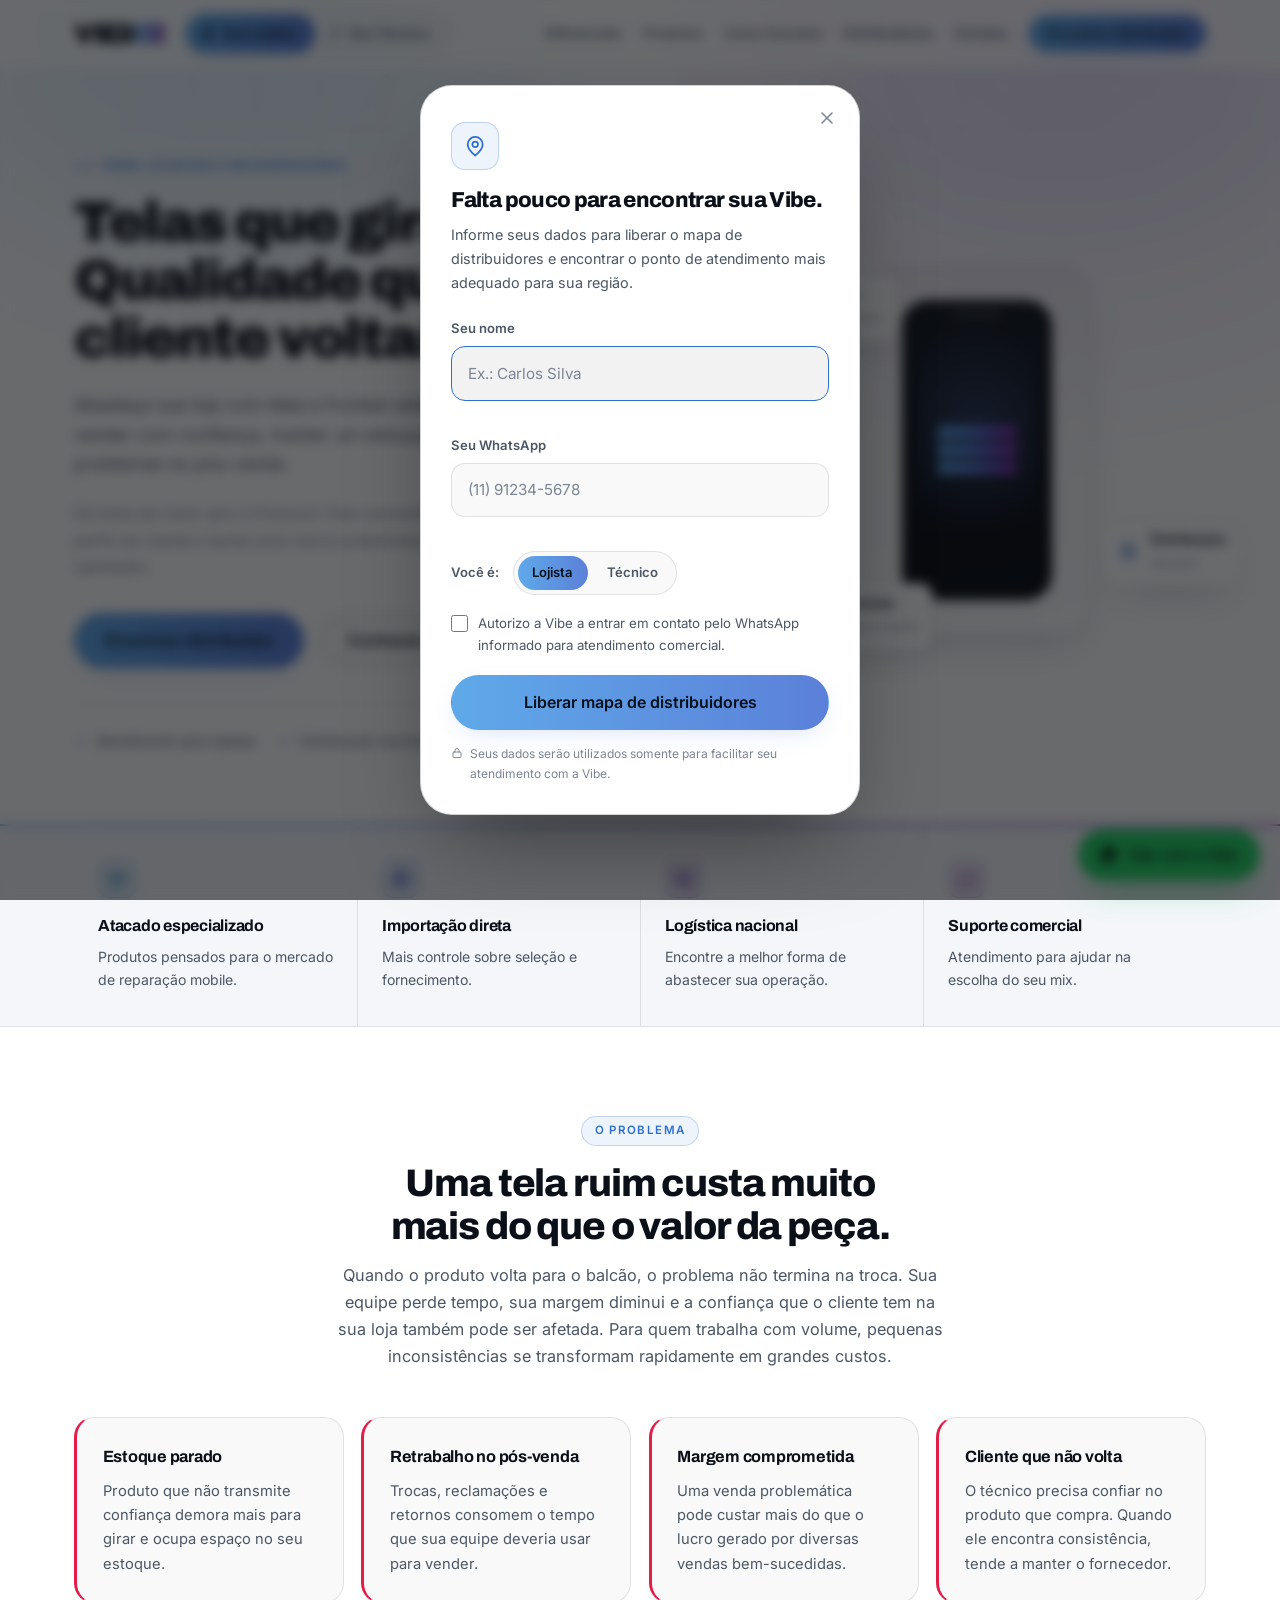
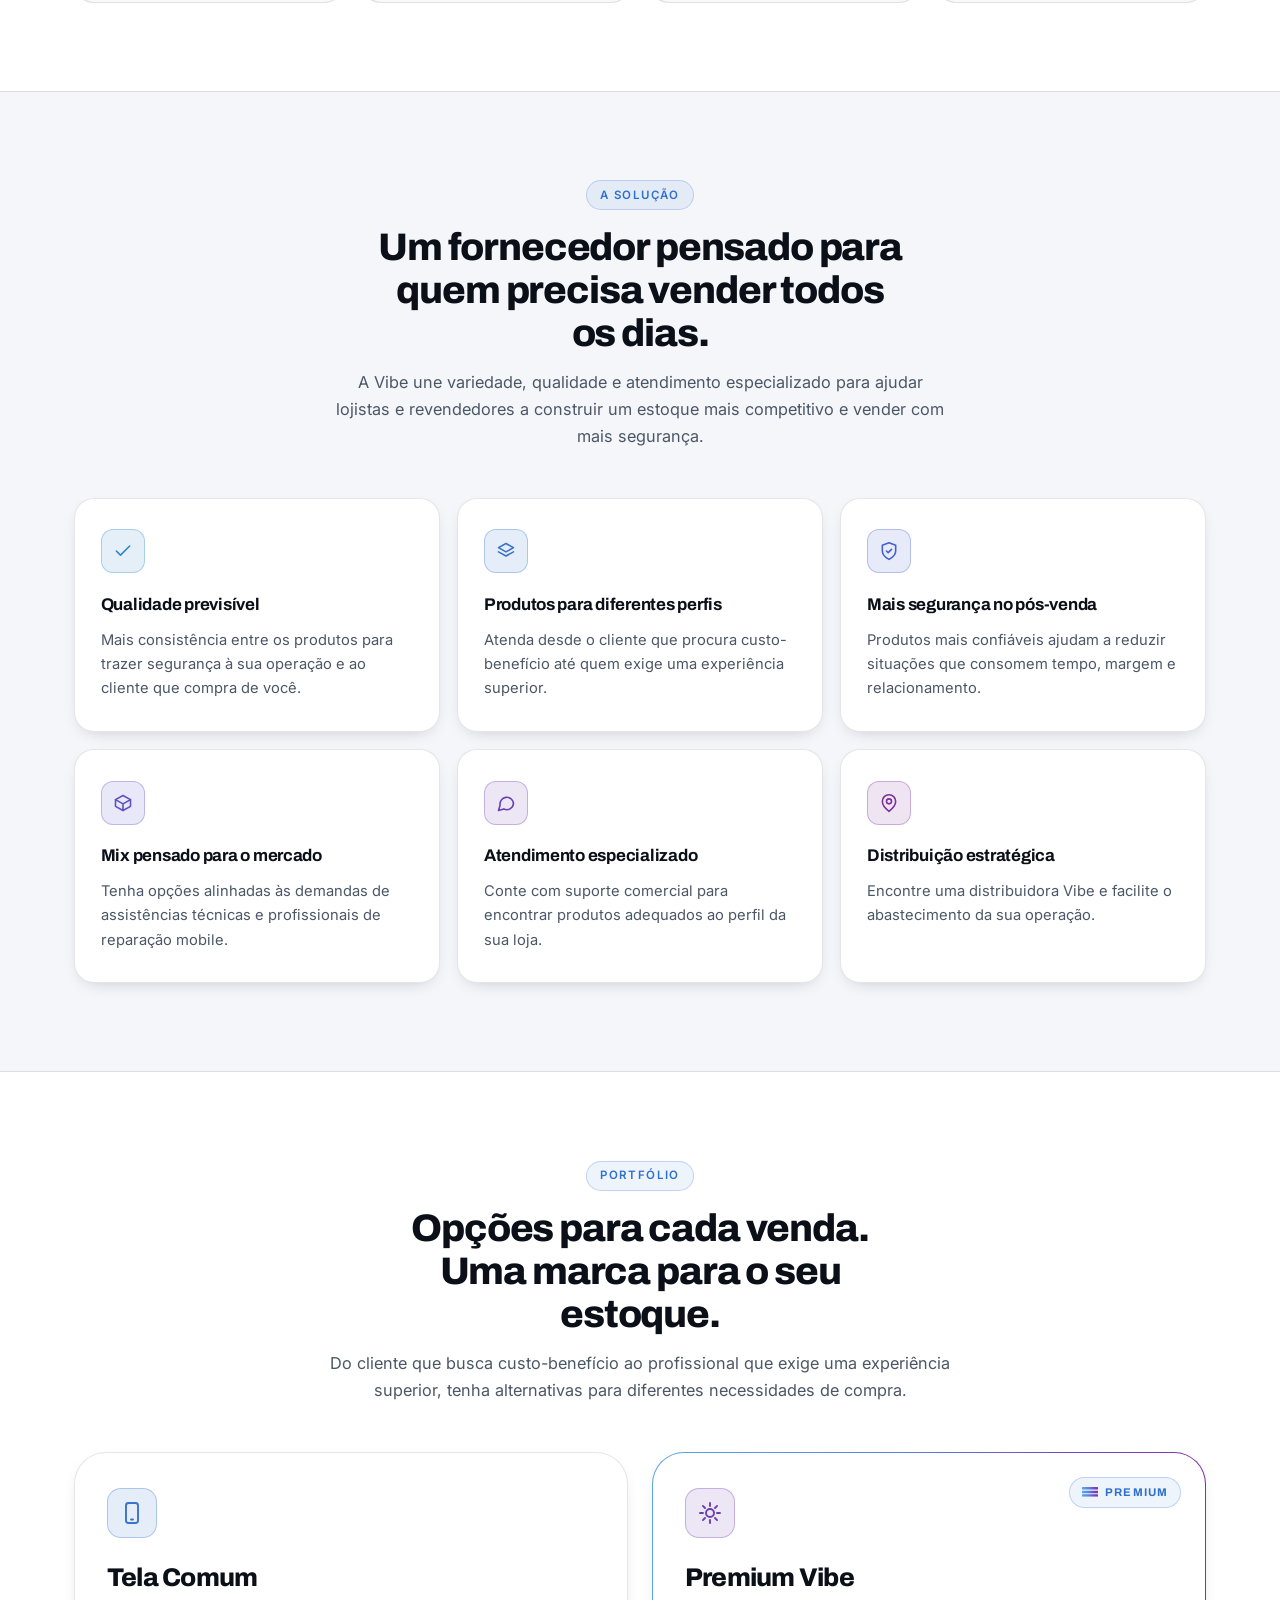
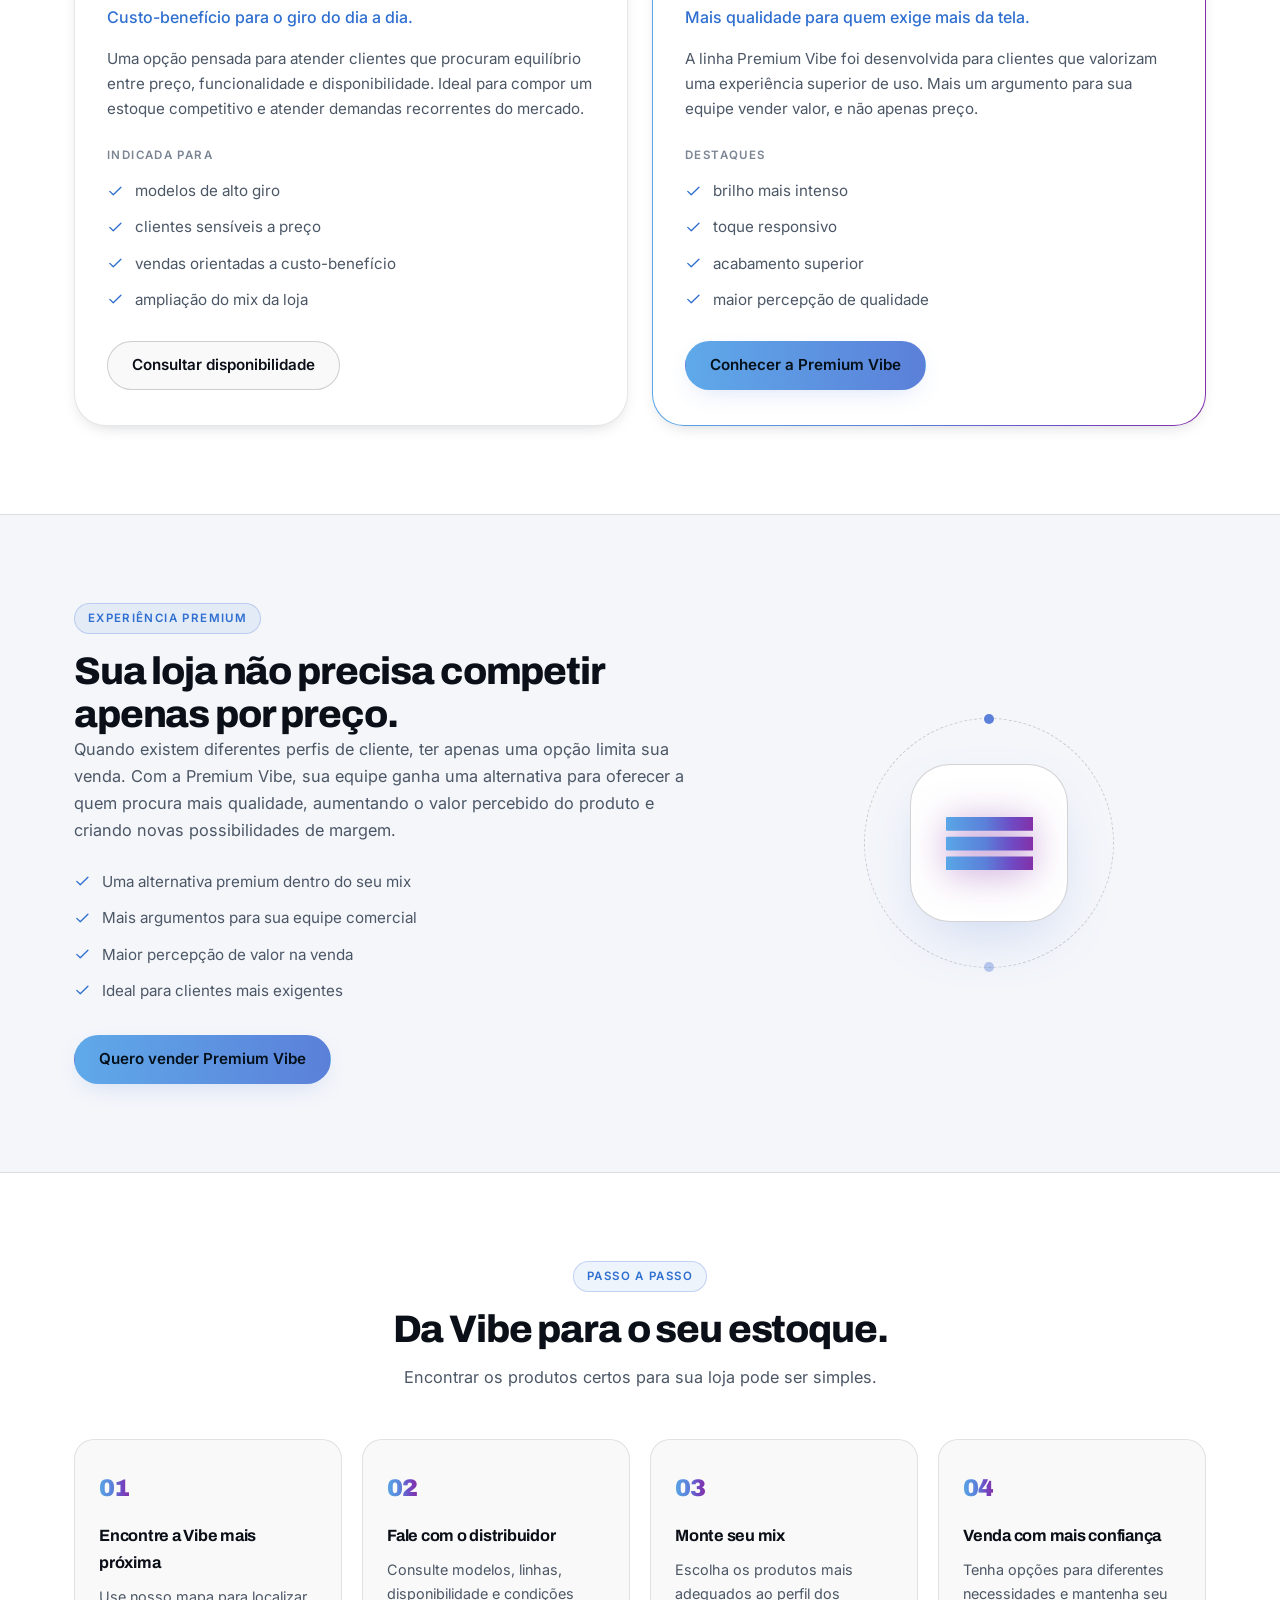
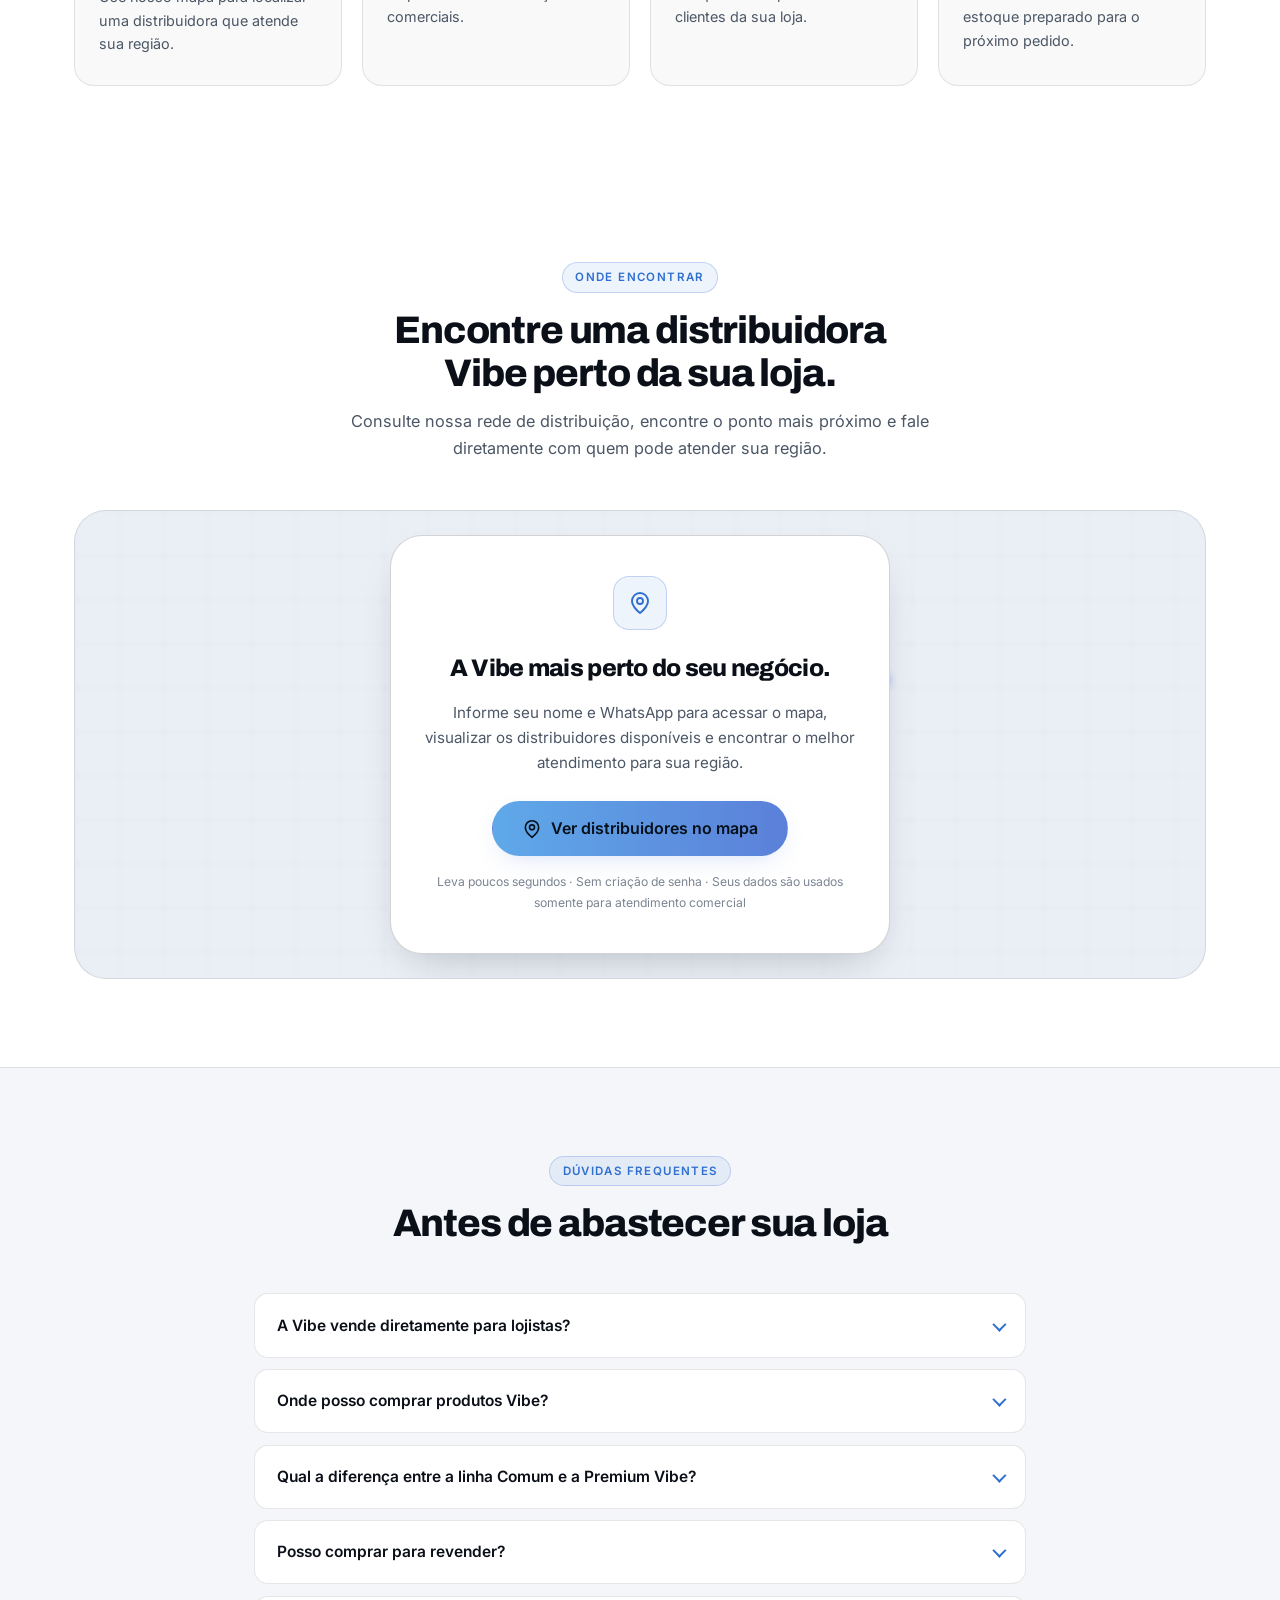
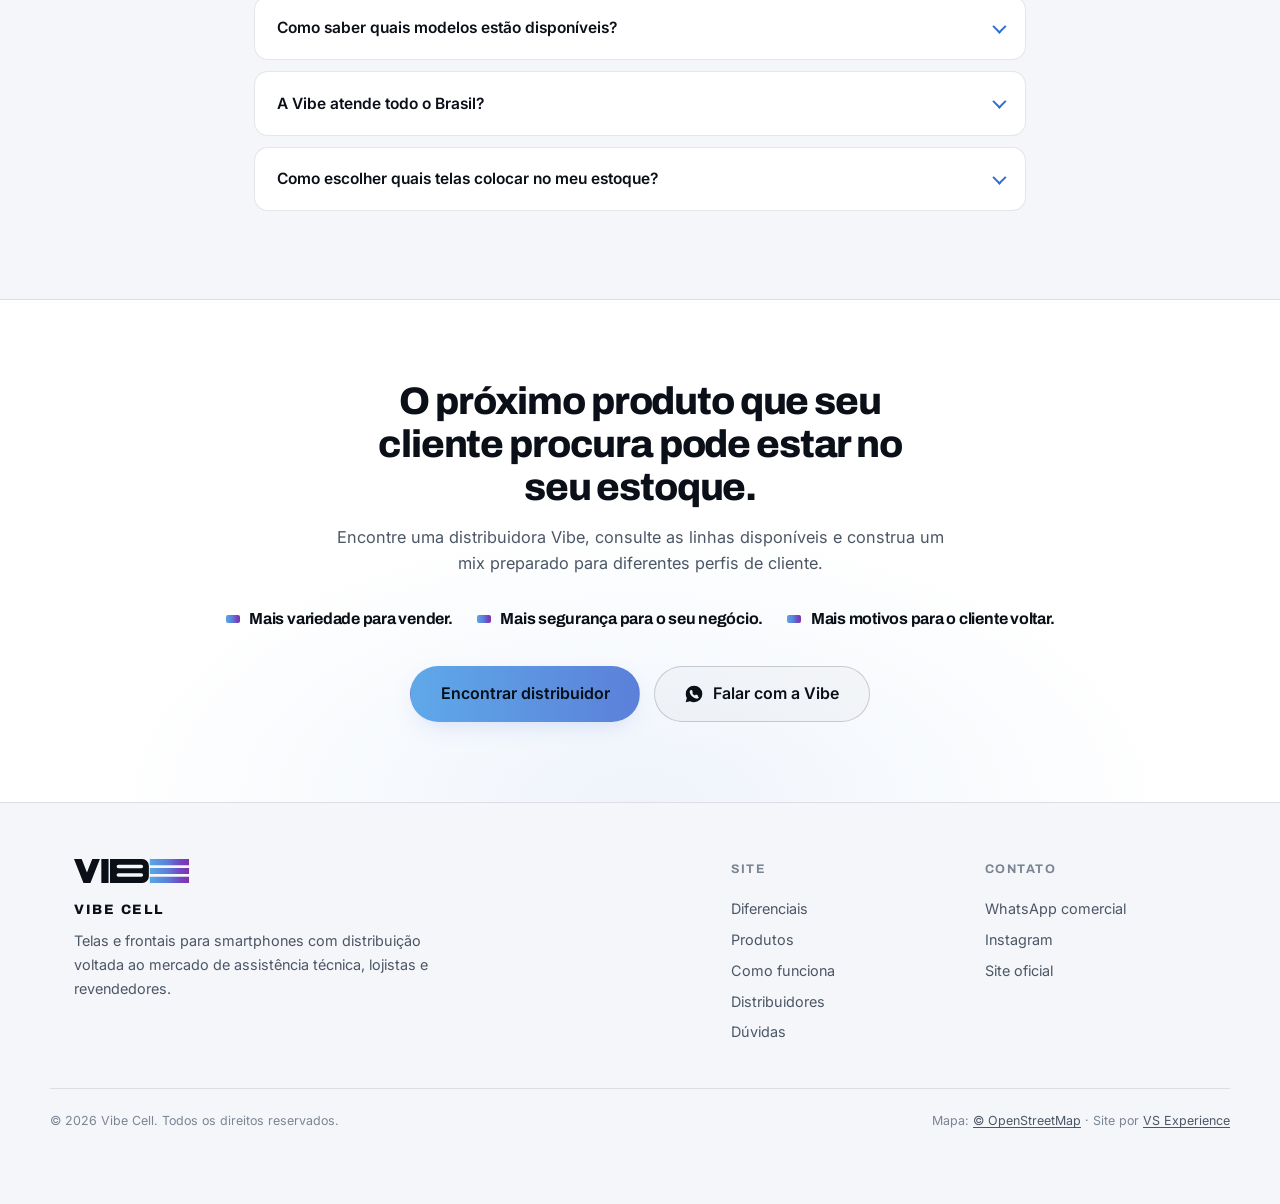
==== index.html @ 111cf4e6 "v1" ====
<!DOCTYPE html>
<html lang="pt-BR" data-persona="lojista">
<head>
<meta charset="UTF-8">
<meta name="viewport" content="width=device-width, initial-scale=1">
<title>Vibe Cell — Telas para Lojistas e Revendedores | Encontre um Distribuidor</title>
<meta name="description" content="Abasteça sua loja com telas e frontais Vibe. Conheça nossas linhas, encontre distribuidores e tenha opções para diferentes perfis de cliente.">
<meta name="theme-color" content="#ffffff">

<meta property="og:type" content="website">
<meta property="og:title" content="Vibe Cell — Telas para Lojistas e Revendedores">
<meta property="og:description" content="Conheça as linhas Vibe, encontre um distribuidor e fale direto pelo WhatsApp.">
<meta property="og:locale" content="pt_BR">

<link rel="preconnect" href="https://fonts.googleapis.com">
<link rel="preconnect" href="https://fonts.gstatic.com" crossorigin>
<link href="https://fonts.googleapis.com/css2?family=Archivo:wght@600;700;800;900&family=Inter:wght@400;500;600&display=swap" rel="stylesheet">
<link rel="stylesheet" href="assets/css/style.css">
<link rel="icon" href="data:image/svg+xml,<svg xmlns='http://www.w3.org/2000/svg' viewBox='0 0 100 100'><defs><linearGradient id='g' x1='0' y1='0' x2='1' y2='0'><stop offset='0' stop-color='%2359A6E7'/><stop offset='.45' stop-color='%235B80D9'/><stop offset='1' stop-color='%238330A8'/></linearGradient></defs><rect width='100' height='100' rx='22' fill='%23050609'/><g fill='url(%23g)'><rect x='18' y='24' width='64' height='14' rx='1.5'/><rect x='18' y='43' width='64' height='14' rx='1.5'/><rect x='18' y='62' width='64' height='14' rx='1.5'/></g></svg>">
</head>
<body>

<div id="progresso" aria-hidden="true"></div>

<!-- ============ ÍCONES + DEGRADÊ DA MARCA (sprite SVG) ============ -->
<svg xmlns="http://www.w3.org/2000/svg" style="position:absolute;width:0;height:0;overflow:hidden" aria-hidden="true">
  <defs>
    <!-- Degradê oficial VIBE, extraído da logo -->
    <linearGradient id="g-vibe" x1="0" y1="0" x2="1" y2="0">
      <stop offset="0"    stop-color="#59A6E7"/>
      <stop offset=".45"  stop-color="#5B80D9"/>
      <stop offset=".75"  stop-color="#6F4AC4"/>
      <stop offset="1"    stop-color="#8330A8"/>
    </linearGradient>
  </defs>

  <!-- ============================================================
       LOGO VIBE — traçada a partir das medidas do arquivo original.
       Altura de caixa alta = 100. V=108 · I=30 · B=162 · E=164,
       vãos de 6/6/4. Barras: 26 de altura, 11 de vão.
       As letras usam currentColor (troca com o tema); as barras,
       o degradê da marca.
       ============================================================ -->
  <symbol id="logo-vibe" viewBox="0 0 480 100">
    <!-- V -->
    <path fill="currentColor" d="M0 0H32L54 56L76 0H108L68.5 100H39.5Z"/>
    <!-- I -->
    <rect fill="currentColor" x="114" width="30" height="100"/>
    <!-- B: cantos arredondados à direita + dois vazados em pílula -->
    <path fill="currentColor" fill-rule="evenodd" d="M150 0H284A28 28 0 0 1 312 28V72A28 28 0 0 1 284 100H150ZM185 24H280.5A7.5 7.5 0 0 1 280.5 39H185A7.5 7.5 0 0 1 185 24ZM185 59H280.5A7.5 7.5 0 0 1 280.5 74H185A7.5 7.5 0 0 1 185 59Z"/>
    <!-- E: as três barras -->
    <g fill="url(#g-vibe)">
      <rect x="316" y="0"  width="164" height="26" rx="2"/>
      <rect x="316" y="37" width="164" height="26" rx="2"/>
      <rect x="316" y="74" width="164" height="26" rx="2"/>
    </g>
  </symbol>

  <!-- As 3 barras sozinhas, para usar como símbolo da marca -->
  <symbol id="barras" viewBox="0 0 164 100">
    <rect y="0"  width="164" height="26" rx="2" fill="url(#g-vibe)"/>
    <rect y="37" width="164" height="26" rx="2" fill="url(#g-vibe)"/>
    <rect y="74" width="164" height="26" rx="2" fill="url(#g-vibe)"/>
  </symbol>
  <symbol id="i-check" viewBox="0 0 24 24"><path d="M20 6 9 17l-5-5"/></symbol>
  <symbol id="i-shield" viewBox="0 0 24 24"><path d="M12 22s8-4 8-10V5l-8-3-8 3v7c0 6 8 10 8 10z"/><path d="m9 12 2 2 4-4"/></symbol>
  <symbol id="i-camadas" viewBox="0 0 24 24"><path d="m12 3 9 5-9 5-9-5z"/><path d="m3 13 9 5 9-5"/></symbol>
  <symbol id="i-tag" viewBox="0 0 24 24"><path d="M20.6 13.4 12 22l-9-9V3h10l7.6 7.6a2 2 0 0 1 0 2.8z"/><circle cx="7.5" cy="7.5" r="1.5"/></symbol>
  <symbol id="i-pin" viewBox="0 0 24 24"><path d="M20 10c0 6-8 12-8 12s-8-6-8-12a8 8 0 0 1 16 0z"/><circle cx="12" cy="10" r="3"/></symbol>
  <symbol id="i-chat" viewBox="0 0 24 24"><path d="M21 12a8 8 0 0 1-11.6 7.1L3 21l1.9-6.4A8 8 0 1 1 21 12z"/></symbol>
  <symbol id="i-box" viewBox="0 0 24 24"><path d="M21 8 12 3 3 8v8l9 5 9-5z"/><path d="m3 8 9 5 9-5M12 13v8"/></symbol>
  <symbol id="i-globo" viewBox="0 0 24 24"><circle cx="12" cy="12" r="9"/><path d="M3 12h18"/><path d="M12 3a15 15 0 0 1 0 18a15 15 0 0 1 0-18z"/></symbol>
  <symbol id="i-clock" viewBox="0 0 24 24"><circle cx="12" cy="12" r="9"/><path d="M12 7v5l3 2"/></symbol>
  <symbol id="i-display" viewBox="0 0 24 24"><rect x="6" y="2" width="12" height="20" rx="2.5"/><path d="M11 18.5h2"/></symbol>
  <symbol id="i-brilho" viewBox="0 0 24 24"><circle cx="12" cy="12" r="4"/><path d="M12 2v3M12 19v3M2 12h3M19 12h3M4.9 4.9l2.1 2.1M17 17l2.1 2.1M19.1 4.9 17 7M7 17l-2.1 2.1"/></symbol>
  <symbol id="i-ferramenta" viewBox="0 0 24 24"><path d="M14.5 5.5a4 4 0 0 0 5.2 5.2L21 9.5 14.5 3 13.3 4.3a4 4 0 0 0 1.2 1.2z"/><path d="m13 9-9 9 2 2 9-9"/></symbol>
  <symbol id="i-loja" viewBox="0 0 24 24"><path d="M4 9h16v11H4z"/><path d="M3 9l1.5-5h15L21 9"/><path d="M9 20v-6h6v6"/></symbol>
  <symbol id="i-whats" viewBox="0 0 24 24" fill="currentColor" stroke="none"><path d="M12.04 2A9.9 9.9 0 0 0 2.1 11.9c0 1.75.46 3.45 1.32 4.95L2 22l5.3-1.38a9.9 9.9 0 0 0 4.74 1.2h.01a9.9 9.9 0 0 0 9.94-9.9A9.9 9.9 0 0 0 12.04 2zm5.8 14.06c-.24.68-1.4 1.3-1.94 1.34-.5.05-.98.23-3.3-.7-2.78-1.1-4.54-3.95-4.68-4.14-.13-.19-1.12-1.5-1.12-2.85s.7-2.02.95-2.3c.25-.27.55-.34.73-.34l.52.01c.17 0 .4-.06.62.48l.85 2.07c.07.15.12.32.02.5l-.3.5c-.1.13-.21.28-.09.5.12.21.54.9 1.17 1.45.8.72 1.48.94 1.69 1.05.21.1.34.09.46-.06l.66-.77c.15-.19.3-.15.5-.09l1.98.94c.21.1.36.15.42.24.06.09.06.53-.18 1.2z"/></symbol>
  <symbol id="i-rota" viewBox="0 0 24 24"><path d="M9 20 3 17V4l6 3 6-3 6 3v13l-6 3-6-3z"/><path d="M9 7v13M15 4v13"/></symbol>
  <symbol id="i-lock" viewBox="0 0 24 24"><rect x="4" y="10" width="16" height="11" rx="2"/><path d="M8 10V7a4 4 0 0 1 8 0v3"/></symbol>
  <symbol id="i-busca" viewBox="0 0 24 24"><circle cx="11" cy="11" r="7"/><path d="m20 20-3.5-3.5"/></symbol>
  <symbol id="i-x" viewBox="0 0 24 24"><path d="M18 6 6 18M6 6l12 12"/></symbol>
  <symbol id="i-seta" viewBox="0 0 24 24"><path d="M5 12h14M13 6l6 6-6 6"/></symbol>
  <symbol id="i-menu" viewBox="0 0 24 24"><path d="M4 7h16M4 12h16M4 17h16"/></symbol>
  <symbol id="i-star" viewBox="0 0 24 24"><path d="m12 3 2.6 5.6 6 .8-4.4 4.2 1.1 6L12 16.8 6.7 19.6l1.1-6L3.4 9.4l6-.8z"/></symbol>
</svg>

<a href="#conteudo" class="skip-link">Ir para o conteúdo</a>

<!-- ============ HEADER ============ -->
<header id="hdr">
  <div class="hdr-in">
    <a href="#topo" class="brand" aria-label="Vibe Cell, página inicial">
      <svg class="wm" aria-hidden="true"><use href="#logo-vibe"/></svg>
    </a>

    <!-- SELETOR DE VISÃO -->
    <div class="pill" role="group" aria-label="Escolha sua experiência">
      <span class="pill-glider" aria-hidden="true"></span>
      <button type="button" class="pill-btn is-on" data-persona-btn="lojista" aria-pressed="true"
              title="Quero abastecer minha loja, revender e encontrar distribuidores.">
        <svg class="ico"><use href="#i-loja"/></svg><span>Sou Lojista</span>
      </button>
      <button type="button" class="pill-btn" data-persona-btn="tecnico" aria-pressed="false"
              title="Quero encontrar telas Vibe para meus reparos.">
        <svg class="ico"><use href="#i-ferramenta"/></svg><span>Sou Técnico</span>
      </button>
    </div>

    <nav class="nav" id="nav" aria-label="Navegação principal">
      <a href="#solucao">Diferenciais</a>
      <a href="#produtos">Produtos</a>
      <a href="#como">Como funciona</a>
      <a href="#distribuidores">Distribuidores</a>
      <a href="#faq">Dúvidas</a>
      <a href="#distribuidores" class="btn btn-sm btn-primary">Encontrar distribuidor</a>
    </nav>

    <button class="menu-btn" id="menuBtn" aria-label="Abrir menu" aria-expanded="false" aria-controls="nav">
      <svg class="ico"><use href="#i-menu"/></svg>
    </button>
  </div>
</header>

<main id="conteudo">

  <!-- ============ HERO ============ -->
  <section class="hero" id="topo">
    <div class="hero-bg" aria-hidden="true"><span class="orb orb-1"></span><span class="orb orb-2"></span><span class="grid-fx"></span></div>
    <div class="wrap hero-in">
      <div class="hero-copy">
        <p class="eyebrow" data-c="hero.eyebrow"></p>
        <h1 class="h1" data-c="hero.titulo" data-html></h1>
        <p class="lead" data-c="hero.texto"></p>
        <p class="lead lead-2" data-c="hero.texto2"></p>
        <div class="hero-cta">
          <a href="#distribuidores" class="btn btn-primary btn-lg" data-c="hero.ctaPrimario"></a>
          <a href="#produtos" class="btn btn-ghost btn-lg" data-c="hero.ctaSecundario"></a>
        </div>
        <ul class="selos" id="heroSelos"></ul>
      </div>

      <div class="hero-art" aria-hidden="true">
        <div class="art-card art-main">
          <div class="art-phone">
            <span class="art-notch"></span>
            <span class="art-screen">
              <svg viewBox="0 0 164 100"><use href="#barras"/></svg>
            </span>
          </div>
        </div>
        <div class="art-card art-float art-f1">
          <svg class="ico"><use href="#i-brilho"/></svg>
          <div><strong>Premium Vibe</strong><small>experiência superior</small></div>
        </div>
        <div class="art-card art-float art-f2">
          <svg class="ico"><use href="#i-pin"/></svg>
          <div><strong>Distribuição</strong><small>nacional</small></div>
        </div>
        <div class="art-card art-float art-f3">
          <svg class="ico"><use href="#i-display"/></svg>
          <div><strong>Telas e frontais</strong><small>para reparação mobile</small></div>
        </div>
      </div>
    </div>
  </section>

  <!-- ============ FAIXA DE AUTORIDADE ============ -->
  <section class="autoridade-band">
    <div class="wrap"><ul class="autoridade" id="autoridade"></ul></div>
  </section>

  <!-- ============ O PROBLEMA ============ -->
  <section class="sec" id="dores">
    <div class="wrap">
      <header class="sec-hd">
        <span class="kicker" data-c="dores.kicker"></span>
        <h2 class="h2" data-c="dores.titulo"></h2>
        <p class="sub" data-c="dores.texto"></p>
      </header>
      <div class="dores-grid" id="doresGrid"></div>
    </div>
  </section>

  <!-- ============ A SOLUÇÃO ============ -->
  <section class="sec sec-alt" id="solucao">
    <div class="wrap">
      <header class="sec-hd">
        <span class="kicker" data-c="beneficios.kicker"></span>
        <h2 class="h2" data-c="beneficios.titulo"></h2>
        <p class="sub" data-c="beneficios.texto"></p>
      </header>
      <div class="cards" id="benefGrid"></div>
    </div>
  </section>

  <!-- ============ PORTFÓLIO ============ -->
  <section class="sec" id="produtos">
    <div class="wrap">
      <header class="sec-hd">
        <span class="kicker" data-c="portfolio.kicker"></span>
        <h2 class="h2" data-c="portfolio.titulo"></h2>
        <p class="sub" data-c="portfolio.texto"></p>
      </header>
      <div class="linhas" id="linhas"></div>
    </div>
  </section>

  <!-- ============ DESTAQUE / PREMIUM VIBE ============ -->
  <section class="sec sec-alt" id="premium">
    <div class="wrap prog-in">
      <div class="prog-copy">
        <span class="kicker" data-c="destaque.kicker"></span>
        <h2 class="h2" data-c="destaque.titulo"></h2>
        <p class="sub" data-c="destaque.texto"></p>
        <ul class="tick-list" id="progList"></ul>
        <a href="#" class="btn btn-primary" data-wa-marca data-c="destaque.cta"></a>
      </div>
      <div class="prog-art">
        <div class="prog-badge">
          <svg viewBox="0 0 164 100" aria-hidden="true"><use href="#barras"/></svg>
        </div>
        <div class="prog-ring" aria-hidden="true"></div>
      </div>
    </div>
  </section>

  <!-- ============ COMO FUNCIONA ============ -->
  <section class="sec" id="como">
    <div class="wrap">
      <header class="sec-hd">
        <span class="kicker" data-c="passos.kicker"></span>
        <h2 class="h2" data-c="passos.titulo"></h2>
        <p class="sub" data-c="passos.texto"></p>
      </header>
      <ol class="steps" id="steps"></ol>
    </div>
  </section>

  <!-- ============ PROVA SOCIAL (só aparece com depoimentos reais) ============ -->
  <section class="sec sec-alt" id="secProva" hidden>
    <div class="wrap">
      <header class="sec-hd">
        <span class="kicker" data-c="prova.kicker"></span>
        <h2 class="h2" data-c="prova.titulo"></h2>
      </header>
      <div class="depo-grid" id="depoGrid"></div>
    </div>
  </section>

  <!-- ============ DISTRIBUIDORES (GATE + MAPA) ============ -->
  <section class="sec" id="distribuidores">
    <div class="wrap">
      <header class="sec-hd">
        <span class="kicker" data-c="mapa.kicker"></span>
        <h2 class="h2" data-c="mapa.titulo"></h2>
        <p class="sub" data-c="mapa.texto"></p>
      </header>

      <!-- Estado bloqueado -->
      <div class="gate" id="gate">
        <div class="gate-preview" aria-hidden="true">
          <span class="gate-dot" style="--x:38%;--y:62%"></span>
          <span class="gate-dot" style="--x:52%;--y:44%"></span>
          <span class="gate-dot" style="--x:63%;--y:70%"></span>
          <span class="gate-dot" style="--x:44%;--y:28%"></span>
          <span class="gate-dot" style="--x:71%;--y:35%"></span>
          <span class="gate-dot" style="--x:29%;--y:48%"></span>
        </div>
        <div class="gate-card">
          <span class="gate-ico"><svg class="ico"><use href="#i-pin"/></svg></span>
          <h3 data-c="gate.titulo"></h3>
          <p data-c="gate.texto"></p>
          <button type="button" class="btn btn-primary btn-lg" id="gateBtn">
            <svg class="ico"><use href="#i-pin"/></svg> <span data-c="gate.botao"></span>
          </button>
          <small class="gate-note" data-c="gate.micro"></small>
        </div>
      </div>

      <!-- Estado liberado -->
      <div class="mapzone" id="mapzone" hidden>
        <div class="mapzone-bar">
          <p class="olamsg" id="olaMsg"></p>
          <div class="filtros">
            <label class="campo-busca">
              <svg class="ico"><use href="#i-busca"/></svg>
              <input type="search" id="buscaDist" placeholder="Buscar por cidade, estado ou distribuidor" aria-label="Buscar distribuidor">
            </label>
            <select id="filtroRegiao" aria-label="Filtrar por região">
              <option value="">Todas as regiões</option>
              <option>Norte</option><option>Nordeste</option><option>Centro-Oeste</option><option>Sudeste</option><option>Sul</option>
            </select>
            <button type="button" class="btn btn-ghost btn-sm" id="btnPerto">
              <svg class="ico"><use href="#i-pin"/></svg> Perto de mim
            </button>
          </div>
        </div>

        <div class="mapzone-grid">
          <div class="lista" id="listaDist" aria-live="polite"></div>
          <div class="mapa-box">
            <div id="mapa" role="application" aria-label="Mapa dos distribuidores Vibe"></div>
          </div>
        </div>
      </div>
    </div>
  </section>

  <!-- ============ FAQ ============ -->
  <section class="sec sec-alt" id="faq">
    <div class="wrap wrap-sm">
      <header class="sec-hd">
        <span class="kicker" data-c="faq.kicker"></span>
        <h2 class="h2" data-c="faq.titulo"></h2>
      </header>
      <div class="faq" id="faqList"></div>
    </div>
  </section>

  <!-- ============ CTA FINAL ============ -->
  <section class="cta-final">
    <div class="wrap cta-in">
      <h2 class="h2" data-c="ctaFinal.titulo"></h2>
      <p class="sub" data-c="ctaFinal.texto"></p>
      <ul class="cta-linhas" id="ctaLinhas"></ul>
      <div class="hero-cta">
        <a href="#distribuidores" class="btn btn-primary btn-lg" data-c="ctaFinal.botao"></a>
        <a href="#" class="btn btn-ghost btn-lg" data-wa-marca>
          <svg class="ico"><use href="#i-whats"/></svg> <span data-c="ctaFinal.botao2"></span>
        </a>
      </div>
    </div>
  </section>
</main>

<!-- ============ RODAPÉ ============ -->
<footer class="rodape">
  <div class="wrap rodape-in">
    <div class="rodape-brand">
      <a href="#topo" class="brand" aria-label="Vibe Cell, topo da página">
        <svg class="wm wm-lg" aria-hidden="true"><use href="#logo-vibe"/></svg>
      </a>
      <p class="rodape-nome">VIBE CELL</p>
      <p>Telas e frontais para smartphones com distribuição voltada ao mercado de assistência técnica, lojistas e revendedores.</p>
    </div>
    <nav class="rodape-nav" aria-label="Rodapé">
      <div>
        <h4>Site</h4>
        <a href="#solucao">Diferenciais</a>
        <a href="#produtos">Produtos</a>
        <a href="#como">Como funciona</a>
        <a href="#distribuidores">Distribuidores</a>
        <a href="#faq">Dúvidas</a>
      </div>
      <div>
        <h4>Contato</h4>
        <a href="#" data-wa-marca>WhatsApp comercial</a>
        <a href="#" data-instagram target="_blank" rel="noopener">Instagram</a>
        <a href="#" data-site target="_blank" rel="noopener">Site oficial</a>
      </div>
    </nav>
  </div>
  <div class="wrap rodape-fim">
    <small>© <span id="ano"></span> Vibe Cell. Todos os direitos reservados.</small>
    <small>Mapa: <a href="https://www.openstreetmap.org/copyright" target="_blank" rel="noopener">© OpenStreetMap</a> · Site por <a href="https://vsexperience.com.br" target="_blank" rel="noopener">VS Experience</a></small>
  </div>
</footer>

<!-- ============ BOTÃO FLUTUANTE WHATSAPP ============ -->
<a href="#" class="fab" data-wa-marca aria-label="Falar no WhatsApp">
  <svg class="ico"><use href="#i-whats"/></svg>
  <span>Fale com a Vibe</span>
</a>

<!-- ============ MINI POPUP DE CAPTURA ============ -->
<div class="modal" id="modal" hidden>
  <div class="modal-bd" data-fechar></div>
  <div class="modal-card" role="dialog" aria-modal="true" aria-labelledby="modalTit" aria-describedby="modalDesc">
    <button type="button" class="modal-x" data-fechar aria-label="Fechar">
      <svg class="ico"><use href="#i-x"/></svg>
    </button>

    <span class="modal-ico"><svg class="ico"><use href="#i-pin"/></svg></span>
    <h3 id="modalTit" data-c="modal.titulo"></h3>
    <p id="modalDesc" class="modal-sub" data-c="modal.texto"></p>

    <form id="formLead" novalidate>
      <div class="campo">
        <label for="ln">Seu nome</label>
        <input type="text" id="ln" name="nome" autocomplete="name" placeholder="Ex.: Carlos Silva" required>
        <span class="erro" data-erro="nome"></span>
      </div>
      <div class="campo">
        <label for="lw">Seu WhatsApp</label>
        <input type="tel" id="lw" name="whatsapp" inputmode="numeric" autocomplete="tel" placeholder="(11) 91234-5678" required>
        <span class="erro" data-erro="whatsapp"></span>
      </div>

      <div class="campo-perfil">
        <span class="campo-perfil-lbl">Você é:</span>
        <div class="mini-pill" role="group" aria-label="Escolha sua experiência">
          <button type="button" class="mini-btn is-on" data-persona-btn="lojista" aria-pressed="true">Lojista</button>
          <button type="button" class="mini-btn" data-persona-btn="tecnico" aria-pressed="false">Técnico</button>
        </div>
      </div>

      <label class="check">
        <input type="checkbox" id="lc" required>
        <span>Autorizo a Vibe a entrar em contato pelo WhatsApp informado para atendimento comercial.</span>
      </label>
      <span class="erro" data-erro="consent"></span>

      <button type="submit" class="btn btn-primary btn-lg btn-full" id="btnEnviar">
        Liberar mapa de distribuidores
      </button>
      <small class="modal-note">
        <svg class="ico"><use href="#i-lock"/></svg>
        Seus dados serão utilizados somente para facilitar seu atendimento com a Vibe.
      </small>
    </form>
  </div>
</div>

<noscript>
  <p style="padding:2rem;text-align:center">
    Este site precisa de JavaScript para exibir o mapa de distribuidores.
    Fale com a gente pelo WhatsApp.
  </p>
</noscript>

<script src="assets/js/data.js"></script>
<script src="assets/js/app.js"></script>
</body>
</html>
---- assets/css/style.css ----
/* ============================================================
   VIBE CELL — Folha de estilo
   1. Tokens e temas · 2. Reset · 3. Utilitários
   4. Header/Marca/Pílula · 5. Hero · 6. Seções
   7. Distribuidores/Mapa · 8. FAQ · 9. Rodapé
   10. Modal · 11. Responsivo
   ------------------------------------------------------------
   TEMA: definido pela visão escolhida na pílula.
   [data-tema="claro"]  = Lojista  (padrão, fundo branco)
   [data-tema="escuro"] = Técnico  (fundo preto da logo)
   O degradê da marca é o mesmo nos dois:
   #59A6E7 → #5B80D9 → #6F4AC4 → #8330A8 (horizontal)
   ============================================================ */

/* ================= 1. TOKENS ================= */
:root {
  /* Rampa da marca — igual nos dois temas, medida na logo */
  --c-ciano:  #59a6e7;
  --c-azul:   #5b80d9;
  --c-roxo:   #6f4ac4;
  --c-violeta:#8330a8;

  --grad: linear-gradient(90deg,#59a6e7 0%,#5b80d9 45%,#6f4ac4 75%,#8330a8 100%);
  /* Trecho claro da rampa nos botões, para o texto escuro ter contraste */
  --grad-cta: linear-gradient(90deg,#5fa9e9 0%,#5b80d9 100%);
  --acc-ink: #04101a;

  --whats: #25d366;

  --ff-tit: 'Archivo', system-ui, sans-serif;
  --ff-txt: 'Inter', system-ui, -apple-system, sans-serif;

  --r-sm: .5rem;
  --r:    .875rem;
  --r-lg: 1.25rem;
  --r-xl: 2rem;

  --wrap: 1180px;
  --hdr-h: 68px;
  --ease: cubic-bezier(.22,.61,.36,1);
}

/* ---------- TEMA CLARO (Lojista) ---------- */
:root,
html[data-tema="claro"] {
  --bg:        #ffffff;
  --bg-2:      #f4f6fa;
  --bg-3:      #eaeef5;
  --panel:     #ffffff;
  --chip:      #ffffff;

  --surface:   rgba(11,15,24,.025);
  --surface-2: rgba(11,15,24,.05);
  --border:    rgba(11,15,24,.10);
  --border-2:  rgba(11,15,24,.18);

  --text:   #0b0f18;
  --text-2: #4c5766;
  --muted:  #7b8593;

  --acc:      #2f6fd0;
  --acc-soft: rgba(47,111,208,.08);
  --acc-glow: rgba(91,128,217,.30);

  --wm-ink: #0b0f18;
  --fx:     rgba(11,15,24,.055);
  --orb-op: .16;
  --shadow: 0 18px 44px -20px rgba(16,24,40,.28);
  --shadow-sm: 0 6px 18px -10px rgba(16,24,40,.3);
  --hdr-bg:  rgba(255,255,255,.72);
  --hdr-bg-2:rgba(255,255,255,.95);
  --dor-borda: #e11d48;
  --tile-filtro: none;

  /* rampa aplicada às grades de ícone (versão legível sobre branco) */
  --r1:#2f86c8; --r2:#3a72cc; --r3:#4560cc; --r4:#5a4fc4; --r5:#6a3fb2; --r6:#7c319e;
}

/* ---------- TEMA ESCURO (Técnico) ---------- */
html[data-tema="escuro"] {
  --bg:        #050609;
  --bg-2:      #0a0c11;
  --bg-3:      #0e1117;
  --panel:     #0c0e14;
  --chip:      #08090d;

  --surface:   rgba(255,255,255,.035);
  --surface-2: rgba(255,255,255,.065);
  --border:    rgba(255,255,255,.08);
  --border-2:  rgba(255,255,255,.15);

  --text:   #f2f5fa;
  --text-2: #a6b0c0;
  --muted:  #707b8d;

  --acc:      #6fb6ef;
  --acc-soft: rgba(111,182,239,.12);
  --acc-glow: rgba(91,128,217,.36);

  --wm-ink: #ffffff;
  --fx:     rgba(255,255,255,.035);
  --orb-op: .16;
  --shadow: 0 18px 50px -18px rgba(0,0,0,.9);
  --shadow-sm: 0 8px 22px -12px rgba(0,0,0,.9);
  --hdr-bg:  rgba(5,6,9,.62);
  --hdr-bg-2:rgba(5,6,9,.94);
  --dor-borda: #f43f5e;
  --tile-filtro: brightness(.78) saturate(.85) contrast(1.05);

  --r1:#59a6e7; --r2:#5b93e0; --r3:#5b80d9; --r4:#6863ce; --r5:#6f4ac4; --r6:#8330a8;
}

::selection{background:var(--c-roxo);color:#fff}
::-webkit-scrollbar{width:10px;height:10px}
::-webkit-scrollbar-track{background:var(--bg)}
::-webkit-scrollbar-thumb{background:var(--border-2);border-radius:100px;border:2px solid var(--bg)}

/* ================= 2. RESET ================= */
*,*::before,*::after{box-sizing:border-box;margin:0;padding:0}
html{scroll-behavior:smooth;scroll-padding-top:calc(var(--hdr-h) + 16px);-webkit-text-size-adjust:100%}
body{
  font-family:var(--ff-txt);
  background:var(--bg);
  color:var(--text);
  line-height:1.65;
  overflow-x:hidden;
  -webkit-font-smoothing:antialiased;
  transition:background .45s var(--ease), color .45s var(--ease);
}
img,svg{display:block;max-width:100%}
[hidden]{display:none !important}
a{color:inherit;text-decoration:none}
ul,ol{list-style:none}
button,input,select,textarea{font:inherit;color:inherit}
button{background:none;border:0;cursor:pointer}
:focus-visible{outline:2px solid var(--acc);outline-offset:3px;border-radius:4px}

.skip-link{
  position:absolute;left:-9999px;top:0;z-index:2000;
  background:var(--grad-cta);color:var(--acc-ink);padding:.75rem 1.25rem;font-weight:600;border-radius:0 0 var(--r) 0;
}
.skip-link:focus{left:0}

.ico{width:1.25em;height:1.25em;flex:none;fill:none;stroke:currentColor;stroke-width:1.9;stroke-linecap:round;stroke-linejoin:round}

/* ================= 3. UTILITÁRIOS ================= */
.wrap{width:100%;max-width:var(--wrap);margin-inline:auto;padding-inline:1.5rem}
.wrap-sm{max-width:820px}

.h1{
  font-family:var(--ff-tit);font-weight:900;
  font-size:clamp(2rem,4.8vw,3.5rem);
  line-height:1.04;letter-spacing:-.035em;
}
.h2{
  font-family:var(--ff-tit);font-weight:800;
  font-size:clamp(1.6rem,3.2vw,2.4rem);
  line-height:1.12;letter-spacing:-.03em;
}
.grad-txt{background:var(--grad);-webkit-background-clip:text;background-clip:text;color:transparent}

.lead{font-size:clamp(1rem,1.4vw,1.12rem);color:var(--text-2);max-width:36em}
.lead-2{margin-top:.9rem;font-size:1rem;color:var(--muted)}
.sub{color:var(--text-2);font-size:1.02rem;max-width:62ch;margin-inline:auto}

.eyebrow{
  display:inline-flex;align-items:center;gap:.5rem;
  font-size:.78rem;font-weight:600;letter-spacing:.09em;text-transform:uppercase;
  color:var(--acc);margin-bottom:1.1rem;
}
.eyebrow::before{content:"";width:22px;height:2px;background:var(--grad)}

.kicker{
  display:inline-block;font-size:.72rem;font-weight:600;letter-spacing:.12em;text-transform:uppercase;
  color:var(--acc);background:var(--acc-soft);border:1px solid var(--acc-glow);
  padding:.3rem .8rem;border-radius:100px;margin-bottom:1rem;
}

/* Botões */
.btn{
  display:inline-flex;align-items:center;justify-content:center;gap:.55rem;
  font-weight:600;font-size:.95rem;line-height:1.2;
  padding:.9rem 1.5rem;border-radius:100px;
  border:1px solid transparent;cursor:pointer;text-align:center;
  transition:transform .18s var(--ease), background .2s, border-color .2s, box-shadow .25s, color .2s;
}
.btn:hover{transform:translateY(-2px)}
.btn:active{transform:translateY(0)}
.btn-primary{background:var(--grad-cta);color:var(--acc-ink);box-shadow:0 8px 26px -10px var(--acc-glow)}
.btn-primary:hover{box-shadow:0 14px 36px -10px var(--acc-glow)}
.btn-ghost{background:var(--surface);border-color:var(--border-2);color:var(--text)}
.btn-ghost:hover{background:var(--surface-2);border-color:var(--acc)}
.btn-whats{background:var(--whats);color:#04220f}
.btn-lg{padding:1.05rem 1.85rem;font-size:1rem}
.btn-sm{padding:.6rem 1.05rem;font-size:.85rem}
.btn-full{width:100%}

/* Revelação ao rolar */
[data-reveal]{opacity:0;transform:translateY(22px);transition:opacity .7s var(--ease),transform .7s var(--ease)}
[data-reveal].vis{opacity:1;transform:none}

/* Transição ao trocar de visão */
.swap{animation:swapIn .45s var(--ease)}
@keyframes swapIn{from{opacity:0;transform:translateY(10px)}to{opacity:1;transform:none}}

@media (prefers-reduced-motion:reduce){
  *,*::before,*::after{animation-duration:.001ms !important;transition-duration:.001ms !important}
  html{scroll-behavior:auto}
  [data-reveal]{opacity:1;transform:none}
}

/* ================= 4. HEADER + MARCA + PÍLULA ================= */
#hdr{
  position:fixed;inset:0 0 auto 0;z-index:900;height:var(--hdr-h);
  display:flex;align-items:center;
  background:var(--hdr-bg);
  backdrop-filter:blur(18px) saturate(1.6);
  -webkit-backdrop-filter:blur(18px) saturate(1.6);
  border-bottom:1px solid transparent;
  transition:background .3s,border-color .3s;
}
#hdr.scrolled{background:var(--hdr-bg-2);border-bottom-color:var(--border)}
.hdr-in{
  width:100%;max-width:var(--wrap);margin-inline:auto;padding-inline:1.5rem;
  display:flex;align-items:center;gap:1rem;
}

/* ---- Wordmark VIBE ----------------------------------------
   Traçado vetorial (símbolo #logo-vibe no index.html), medido a
   partir do arquivo original da marca. Proporção 480:100 —
   V=108 · I=30 · B=162 · E=164, com vãos de 6/6/4.
   --wm-h é a altura de caixa alta; muda só ela para escalar.
   As letras herdam currentColor, então acompanham o tema.      */
.brand{display:flex;align-items:center;flex:none}
.wm{
  --wm-h: 19px;
  height:var(--wm-h);
  width:calc(var(--wm-h) * 4.8);
  color:var(--wm-ink);
  transition:color .45s var(--ease), opacity .3s var(--ease);
}
.wm-lg{--wm-h:24px}
.brand:hover .wm{opacity:.85}

/* Barra de progresso de leitura — a rampa da marca */
#progresso{
  position:fixed;top:0;left:0;height:2px;width:0;z-index:1000;
  background:var(--grad);transition:width .1s linear;
}

.pill{
  position:relative;display:flex;align-items:center;gap:.15rem;
  padding:.25rem;border-radius:100px;
  background:var(--surface);border:1px solid var(--border);
  margin-right:auto;
}
.pill-glider{
  position:absolute;top:.25rem;bottom:.25rem;left:.25rem;
  width:calc(50% - .25rem);border-radius:100px;
  background:var(--grad-cta);
  box-shadow:0 4px 16px -6px var(--acc-glow);
  transition:transform .38s var(--ease);
}
html[data-persona="tecnico"] .pill-glider{transform:translateX(100%)}
.pill-btn{
  position:relative;z-index:1;display:flex;align-items:center;gap:.45rem;
  padding:.5rem .95rem;border-radius:100px;
  font-size:.85rem;font-weight:600;color:var(--text-2);
  transition:color .25s;white-space:nowrap;
}
.pill-btn .ico{width:1.05em;height:1.05em}
.pill-btn.is-on{color:var(--acc-ink)}

.nav{display:flex;align-items:center;gap:1.35rem}
.nav a{font-size:.86rem;font-weight:500;color:var(--text-2);transition:color .2s;white-space:nowrap}
.nav a:hover{color:var(--text)}
.nav a.btn{color:var(--acc-ink)}
.menu-btn{display:none;padding:.5rem;color:var(--text)}
.menu-btn .ico{width:1.5em;height:1.5em}

/* ================= 5. HERO ================= */
.hero{position:relative;padding:calc(var(--hdr-h) + 5rem) 0 4.5rem;overflow:hidden}
.hero-bg{position:absolute;inset:0;z-index:0;pointer-events:none}
.orb{position:absolute;border-radius:50%;filter:blur(110px);opacity:var(--orb-op)}
.orb-1{width:640px;height:420px;top:-180px;left:-80px;background:var(--c-ciano)}
.orb-2{width:640px;height:420px;top:-140px;right:-100px;background:var(--c-roxo)}
.grid-fx{
  position:absolute;inset:0;
  background-image:linear-gradient(var(--fx) 1px,transparent 1px),
                   linear-gradient(90deg,var(--fx) 1px,transparent 1px);
  background-size:64px 64px;
  mask-image:radial-gradient(ellipse 80% 60% at 50% 0%,#000 30%,transparent 75%);
  -webkit-mask-image:radial-gradient(ellipse 80% 60% at 50% 0%,#000 30%,transparent 75%);
}
.hero-in{position:relative;z-index:1;display:grid;grid-template-columns:1.15fr .85fr;gap:3.5rem;align-items:center}
.hero-copy .lead{margin-top:1.35rem}
.hero-cta{display:flex;flex-wrap:wrap;gap:.85rem;margin-top:2.1rem}
.cta-in .hero-cta{justify-content:center}

.selos{display:flex;flex-wrap:wrap;gap:1.35rem;margin-top:2.2rem;padding-top:1.6rem;border-top:1px solid var(--border)}
.selos li{display:flex;align-items:center;gap:.5rem;font-size:.85rem;color:var(--text-2)}
.selos .ico{width:1.05em;height:1.05em;color:var(--acc)}

/* Arte do hero */
.hero-art{position:relative;min-height:400px;display:grid;place-items:center}
.art-card{
  background:var(--panel);
  border:1px solid var(--border);border-radius:var(--r-lg);
}
.art-main{
  width:230px;height:370px;display:grid;place-items:center;
  border-radius:var(--r-xl);box-shadow:var(--shadow);
  background:linear-gradient(160deg,var(--surface-2),var(--surface));
}
.art-phone{
  position:relative;width:150px;height:300px;border-radius:26px;
  background:linear-gradient(170deg,#171b22,#0b0e13);
  border:1px solid var(--border-2);
  display:grid;place-items:center;overflow:hidden;
  box-shadow:var(--shadow-sm);
}
.art-notch{position:absolute;top:10px;width:46px;height:6px;border-radius:100px;background:rgba(255,255,255,.16)}
.art-screen{
  width:120px;height:250px;border-radius:16px;
  display:grid;place-items:center;
  background:radial-gradient(circle at 50% 40%,rgba(91,128,217,.32),transparent 65%);
}
.art-screen svg{width:66%;animation:pulse 3.6s ease-in-out infinite}
@keyframes pulse{0%,100%{opacity:.6}50%{opacity:1}}

.art-float{
  position:absolute;display:flex;align-items:center;gap:.7rem;
  padding:.7rem .95rem;border-radius:var(--r);box-shadow:var(--shadow);
  background:var(--panel);border:1px solid var(--border);
  animation:flt 5.5s ease-in-out infinite;
}
.art-float .ico{width:1.3em;height:1.3em;color:var(--acc)}
.art-float strong{display:block;font-size:.83rem;font-weight:600;line-height:1.25}
.art-float small{font-size:.72rem;color:var(--muted)}
.art-f1{top:6%;left:-6%;animation-delay:0s}
.art-f2{bottom:16%;right:-8%;animation-delay:-1.8s}
.art-f3{bottom:0;left:0;animation-delay:-3.4s}
@keyframes flt{0%,100%{transform:translateY(0)}50%{transform:translateY(-11px)}}

/* ================= FAIXA DE AUTORIDADE ================= */
.autoridade-band{position:relative;border-block:1px solid var(--border);background:var(--bg-2)}
.autoridade-band::before{content:"";position:absolute;top:-1px;left:0;right:0;height:2px;background:var(--grad)}
.autoridade{display:grid;grid-template-columns:repeat(4,1fr)}
.autoridade li{padding:2.2rem 1.5rem;border-left:1px solid var(--border)}
.autoridade li:first-child{border-left:0}
.aut-ico{
  display:grid;place-items:center;width:38px;height:38px;border-radius:11px;margin-bottom:.9rem;
  color:var(--acc);
  background:color-mix(in srgb, currentColor 12%, transparent);
  border:1px solid color-mix(in srgb, currentColor 30%, transparent);
}
.autoridade li:nth-child(1) .aut-ico{color:var(--r1)}
.autoridade li:nth-child(2) .aut-ico{color:var(--r3)}
.autoridade li:nth-child(3) .aut-ico{color:var(--r5)}
.autoridade li:nth-child(4) .aut-ico{color:var(--r6)}
.autoridade h3{font-family:var(--ff-tit);font-size:1rem;font-weight:700;letter-spacing:-.015em;margin-bottom:.35rem}
.autoridade p{font-size:.88rem;color:var(--text-2)}

/* ================= 6. SEÇÕES ================= */
.sec{padding:5.5rem 0}
.sec-alt{background:var(--bg-2);border-block:1px solid var(--border)}
.sec-hd{text-align:center;margin-bottom:3rem}
.sec-hd .h2{margin-bottom:.85rem;max-width:22ch;margin-inline:auto}

/* Dores */
.dores-grid{display:grid;grid-template-columns:repeat(auto-fit,minmax(240px,1fr));gap:1.1rem}
.dor{
  padding:1.6rem;border-radius:var(--r-lg);
  background:var(--surface);border:1px solid var(--border);
  border-left:3px solid var(--dor-borda);
  transition:background .25s,transform .25s var(--ease);
}
.dor:hover{background:var(--surface-2);transform:translateY(-3px)}
.dor h3{font-family:var(--ff-tit);font-size:1.02rem;font-weight:700;margin-bottom:.5rem;letter-spacing:-.015em}
.dor p{font-size:.92rem;color:var(--text-2)}

/* Benefícios */
.cards{display:grid;grid-template-columns:repeat(auto-fit,minmax(280px,1fr));gap:1.1rem}
.card{
  position:relative;padding:1.9rem 1.6rem;border-radius:var(--r-lg);
  background:var(--panel);border:1px solid var(--border);overflow:hidden;
  box-shadow:var(--shadow-sm);
  transition:border-color .3s,transform .3s var(--ease);
}
.card::after{
  content:"";position:absolute;inset:0;border-radius:inherit;pointer-events:none;
  background:radial-gradient(400px circle at var(--mx,50%) var(--my,0%),var(--acc-soft),transparent 60%);
  opacity:0;transition:opacity .35s;
}
.card:hover{border-color:var(--acc-glow);transform:translateY(-4px)}
.card:hover::after{opacity:1}
.card-ico{
  width:44px;height:44px;display:grid;place-items:center;border-radius:12px;
  color:var(--acc);
  background:color-mix(in srgb, currentColor 13%, transparent);
  border:1px solid color-mix(in srgb, currentColor 32%, transparent);
  margin-bottom:1.1rem;
}
/* A rampa da marca distribuída pela grade: do ciano ao violeta */
.cards .card:nth-child(1) .card-ico{color:var(--r1)}
.cards .card:nth-child(2) .card-ico{color:var(--r2)}
.cards .card:nth-child(3) .card-ico{color:var(--r3)}
.cards .card:nth-child(4) .card-ico{color:var(--r4)}
.cards .card:nth-child(5) .card-ico{color:var(--r5)}
.cards .card:nth-child(6) .card-ico{color:var(--r6)}
.card h3{font-family:var(--ff-tit);font-size:1.06rem;font-weight:700;margin-bottom:.55rem;letter-spacing:-.015em}
.card p{font-size:.92rem;color:var(--text-2)}

/* ================= LINHAS DE PRODUTO ================= */
.linhas{display:grid;grid-template-columns:repeat(2,1fr);gap:1.5rem;align-items:start}
.linha{
  position:relative;padding:2.2rem 2rem;border-radius:var(--r-xl);
  background:var(--panel);border:1px solid var(--border);
  box-shadow:var(--shadow-sm);
  display:flex;flex-direction:column;
  transition:transform .3s var(--ease), box-shadow .3s;
}
.linha:hover{transform:translateY(-4px);box-shadow:var(--shadow)}
.linha-destaque{
  border:1px solid transparent;
  background:linear-gradient(var(--panel),var(--panel)) padding-box,
             var(--grad) border-box;
}
.selo-linha{
  position:absolute;top:1.5rem;right:1.5rem;
  display:inline-flex;align-items:center;gap:.45rem;
  font-family:var(--ff-tit);font-size:.7rem;font-weight:700;letter-spacing:.1em;text-transform:uppercase;
  padding:.35rem .75rem;border-radius:100px;
  background:var(--acc-soft);border:1px solid var(--acc-glow);color:var(--acc);
}
.selo-barras{width:16px;height:9.8px}
.linha-ico{
  width:50px;height:50px;display:grid;place-items:center;border-radius:14px;margin-bottom:1.2rem;
  color:var(--r2);
  background:color-mix(in srgb, currentColor 13%, transparent);
  border:1px solid color-mix(in srgb, currentColor 32%, transparent);
}
.linha-destaque .linha-ico{color:var(--r5)}
.linha-ico .ico{width:1.5em;height:1.5em}
.linha h3{font-family:var(--ff-tit);font-size:1.6rem;font-weight:800;letter-spacing:-.03em}
.linha-tag{font-size:1rem;color:var(--acc);font-weight:500;margin:.3rem 0 1rem}
.linha-txt{font-size:.95rem;color:var(--text-2);margin-bottom:1.5rem}
.linha-rot{
  font-size:.72rem;font-weight:600;letter-spacing:.12em;text-transform:uppercase;
  color:var(--muted);margin-bottom:.85rem;
}
.linha .tick-list{margin-bottom:1.8rem}
.linha .btn{margin-top:auto;align-self:flex-start}

.tick-list{display:grid;gap:.7rem}
.tick-list li{display:flex;gap:.7rem;font-size:.95rem;color:var(--text-2)}
.tick-ico{flex:none;width:1.1em;height:1.1em;margin-top:.28rem;color:var(--acc)}

/* ================= DESTAQUE / PREMIUM ================= */
.prog-in{display:grid;grid-template-columns:1.2fr .8fr;gap:3rem;align-items:center}
.prog-copy .sub{margin-inline:0}
.prog-copy .tick-list{margin:1.6rem 0 2rem}
.prog-art{position:relative;display:grid;place-items:center;min-height:280px}
.prog-badge{
  width:158px;height:158px;display:grid;place-items:center;border-radius:40px;
  background:var(--chip);border:1px solid var(--border-2);
  box-shadow:0 24px 60px -20px var(--acc-glow);
}
.prog-badge svg{width:56%;filter:drop-shadow(0 4px 18px rgba(131,48,168,.5))}
.prog-ring{
  position:absolute;width:250px;height:250px;border-radius:50%;
  border:1px dashed var(--border-2);animation:spin 30s linear infinite;
}
.prog-ring::before,.prog-ring::after{
  content:"";position:absolute;width:10px;height:10px;border-radius:50%;background:var(--c-azul);
}
.prog-ring::before{top:-5px;left:50%;margin-left:-5px}
.prog-ring::after{bottom:-5px;left:50%;margin-left:-5px;opacity:.4}
@keyframes spin{to{transform:rotate(360deg)}}

/* ================= PASSOS ================= */
.steps{display:grid;grid-template-columns:repeat(4,1fr);gap:1.25rem}
.step{position:relative;padding:1.8rem 1.5rem;border-radius:var(--r-lg);background:var(--surface);border:1px solid var(--border)}
.step-n{
  display:inline-block;margin-bottom:.9rem;
  font-family:var(--ff-tit);font-weight:900;font-size:1.5rem;letter-spacing:-.04em;
  background:var(--grad);-webkit-background-clip:text;background-clip:text;color:transparent;
}
.step h3{font-family:var(--ff-tit);font-size:1.02rem;font-weight:700;margin-bottom:.5rem;letter-spacing:-.015em}
.step p{font-size:.9rem;color:var(--text-2)}

/* ================= DEPOIMENTOS ================= */
.depo-grid{display:grid;grid-template-columns:repeat(auto-fit,minmax(280px,1fr));gap:1.1rem}
.depo{
  padding:1.8rem;border-radius:var(--r-lg);
  background:var(--panel);border:1px solid var(--border);box-shadow:var(--shadow-sm);
  display:flex;flex-direction:column;gap:1.1rem;
}
.depo-stars{display:flex;gap:.15rem;color:var(--acc)}
.depo-stars .ico{width:1em;height:1em;fill:currentColor;stroke:none}
.depo p{font-size:.95rem;color:var(--text);flex:1}
.depo footer{display:flex;align-items:center;gap:.75rem;border-top:1px solid var(--border);padding-top:1rem}
.depo-av{
  width:38px;height:38px;flex:none;display:grid;place-items:center;border-radius:50%;
  background:var(--acc-soft);color:var(--acc);border:1px solid var(--acc-glow);
  font-weight:600;font-size:.9rem;
}
.depo-nome{font-size:.9rem;font-weight:600;line-height:1.3;display:block}
.depo-cargo{font-size:.79rem;color:var(--muted)}

/* ================= 7. DISTRIBUIDORES / MAPA ================= */
.gate{position:relative;border-radius:var(--r-xl);overflow:hidden;border:1px solid var(--border);background:var(--bg-3);min-height:440px;display:grid;place-items:center}
.gate-preview{position:absolute;inset:0;filter:blur(2px);opacity:.9}
.gate-preview::before{
  content:"";position:absolute;inset:0;
  background-image:linear-gradient(var(--fx) 1px,transparent 1px),
                   linear-gradient(90deg,var(--fx) 1px,transparent 1px);
  background-size:44px 44px;
}
.gate-dot{
  position:absolute;left:var(--x);top:var(--y);width:12px;height:12px;border-radius:50%;
  background:var(--c-azul);box-shadow:0 0 0 6px var(--acc-soft);
  animation:blip 3s ease-in-out infinite;
}
.gate-dot:nth-child(2){animation-delay:-.6s}
.gate-dot:nth-child(3){animation-delay:-1.2s}
.gate-dot:nth-child(4){animation-delay:-1.8s}
.gate-dot:nth-child(5){animation-delay:-2.4s}
@keyframes blip{0%,100%{opacity:.45;transform:scale(.9)}50%{opacity:1;transform:scale(1.15)}}

.gate-card{
  position:relative;z-index:2;text-align:center;max-width:500px;padding:2.5rem 2rem;margin:1.5rem;
  border-radius:var(--r-xl);
  background:var(--panel);
  border:1px solid var(--border-2);box-shadow:var(--shadow);
}
.gate-ico{
  width:54px;height:54px;display:grid;place-items:center;margin:0 auto 1.2rem;border-radius:16px;
  background:var(--acc-soft);border:1px solid var(--acc-glow);color:var(--acc);
}
.gate-ico .ico{width:1.5em;height:1.5em}
.gate-card h3{font-family:var(--ff-tit);font-size:1.5rem;font-weight:800;margin-bottom:.7rem;letter-spacing:-.03em}
.gate-card p{color:var(--text-2);font-size:.95rem;margin-bottom:1.6rem}
.gate-note{display:block;margin-top:1rem;font-size:.76rem;color:var(--muted)}

/* Área liberada */
.mapzone{animation:swapIn .5s var(--ease)}
.mapzone-bar{margin-bottom:1.25rem}
.olamsg{
  display:inline-flex;align-items:center;gap:.5rem;margin-bottom:1rem;
  font-size:.88rem;color:var(--acc);background:var(--acc-soft);
  border:1px solid var(--acc-glow);padding:.45rem .95rem;border-radius:100px;
}
.filtros{display:flex;flex-wrap:wrap;gap:.7rem}
.campo-busca{
  flex:1;min-width:240px;display:flex;align-items:center;gap:.6rem;
  padding:.7rem 1rem;border-radius:100px;
  background:var(--surface);border:1px solid var(--border);
  transition:border-color .2s;
}
.campo-busca:focus-within{border-color:var(--acc)}
.campo-busca .ico{color:var(--muted);width:1.1em;height:1.1em}
.campo-busca input{flex:1;background:none;border:0;outline:none;font-size:.92rem;min-width:0}
.campo-busca input::placeholder{color:var(--muted)}
#filtroRegiao{
  padding:.7rem 1rem;border-radius:100px;background:var(--surface);
  border:1px solid var(--border);font-size:.9rem;cursor:pointer;outline:none;
}
#filtroRegiao option{background:var(--bg-2);color:var(--text)}

.mapzone-grid{display:grid;grid-template-columns:380px 1fr;gap:1.25rem;align-items:start}
.lista{max-height:560px;overflow-y:auto;display:grid;gap:.7rem;padding-right:.35rem}
.lista::-webkit-scrollbar{width:6px}
.lista::-webkit-scrollbar-thumb{background:var(--border-2);border-radius:100px}

.dist{
  text-align:left;width:100%;padding:1.15rem;border-radius:var(--r);
  background:var(--panel);border:1px solid var(--border);cursor:pointer;
  transition:border-color .2s,background .2s,transform .2s var(--ease);
}
.dist:hover{border-color:var(--acc-glow);transform:translateX(3px)}
.dist.on{border-color:var(--acc);background:var(--acc-soft)}
.dist-top{display:flex;justify-content:space-between;align-items:baseline;gap:.75rem;margin-bottom:.3rem}
.dist-nome{font-family:var(--ff-tit);font-size:.98rem;font-weight:700;letter-spacing:-.015em}
.dist-uf{font-size:.72rem;font-weight:600;color:var(--acc);border:1px solid var(--acc-glow);background:var(--acc-soft);padding:.15rem .5rem;border-radius:100px;flex:none}
.dist-end{font-size:.85rem;color:var(--text-2);margin-bottom:.25rem}
.dist-hr{font-size:.79rem;color:var(--muted);display:flex;align-items:center;gap:.4rem}
.dist-selos{display:flex;flex-wrap:wrap;gap:.35rem;margin-top:.7rem}
.dist-selos span{font-size:.7rem;color:var(--text-2);background:var(--surface-2);border:1px solid var(--border);padding:.2rem .55rem;border-radius:100px}
.dist-acoes{display:flex;gap:.5rem;margin-top:.9rem}
.dist-acoes .btn{flex:1;padding:.6rem .8rem;font-size:.82rem}
.vazio{padding:2.5rem 1rem;text-align:center;color:var(--muted);font-size:.92rem}

.mapa-box{border-radius:var(--r-lg);overflow:hidden;border:1px solid var(--border);background:var(--bg-3)}
#mapa{height:560px;width:100%;background:var(--bg-3)}

/* Leaflet no tema do site (a folha do Leaflet é carregada ANTES desta) */
.leaflet-container{font-family:var(--ff-txt);background:var(--bg-3)}
.leaflet-tile{filter:var(--tile-filtro)}
.leaflet-popup-content-wrapper{background:var(--panel);color:var(--text);border-radius:var(--r);border:1px solid var(--border-2);box-shadow:var(--shadow)}
.leaflet-popup-tip{background:var(--panel);border:1px solid var(--border-2)}
.leaflet-popup-content{margin:.95rem 1.1rem;font-size:.88rem;line-height:1.55}
.leaflet-popup-close-button{color:var(--muted) !important}
.leaflet-control-zoom a{background:var(--panel) !important;color:var(--text) !important;border-color:var(--border) !important}
.leaflet-control-attribution{background:var(--surface-2) !important;color:var(--muted) !important}
.leaflet-control-attribution a{color:var(--text-2) !important}
.pop-tit{font-family:var(--ff-tit);font-weight:800;font-size:.98rem;margin-bottom:.2rem;letter-spacing:-.02em}
.pop-end{color:var(--text-2);margin-bottom:.6rem}
.pop-acoes{display:flex;gap:.4rem;margin-top:.6rem}
.pop-acoes a{display:inline-flex;align-items:center;gap:.35rem;padding:.45rem .8rem;border-radius:100px;font-size:.78rem;font-weight:600}
.pop-wa{background:var(--whats);color:#04220f}
.pop-rota{background:var(--surface-2);border:1px solid var(--border-2);color:var(--text)}

/* Pin do mapa = as 3 barras da marca */
.pin-vibe{
  position:relative;width:34px;height:34px;display:grid;place-items:center;
  border-radius:11px;background:var(--chip);
  border:1.5px solid var(--border-2);
  box-shadow:var(--shadow-sm), 0 0 0 4px var(--acc-soft);
  transition:box-shadow .25s, transform .25s var(--ease);
}
.pin-vibe::after{
  content:"";position:absolute;bottom:-5px;left:50%;width:10px;height:10px;
  transform:translateX(-50%) rotate(45deg);background:var(--chip);
  border-right:1.5px solid var(--border-2);
  border-bottom:1.5px solid var(--border-2);
  border-radius:0 0 3px 0;
}
.pin-vibe svg{width:19px;height:11.6px}
.leaflet-marker-icon:hover .pin-vibe{transform:scale(1.12);box-shadow:var(--shadow), 0 0 0 6px rgba(131,48,168,.3)}

/* ================= 8. FAQ ================= */
.faq{display:grid;gap:.7rem}
.faq-item{border:1px solid var(--border);border-radius:var(--r);background:var(--panel);overflow:hidden;transition:border-color .25s}
.faq-item.open{border-color:var(--acc-glow)}
.faq-q{
  width:100%;display:flex;align-items:center;justify-content:space-between;gap:1rem;
  padding:1.15rem 1.35rem;text-align:left;font-weight:600;font-size:.97rem;
}
.faq-q::after{
  content:"";flex:none;width:10px;height:10px;border-right:2px solid var(--acc);border-bottom:2px solid var(--acc);
  transform:rotate(45deg) translateY(-2px);transition:transform .3s var(--ease);
}
.faq-item.open .faq-q::after{transform:rotate(225deg) translateY(-2px)}
.faq-a{max-height:0;overflow:hidden;transition:max-height .35s var(--ease)}
.faq-a p{padding:0 1.35rem 1.25rem;color:var(--text-2);font-size:.93rem}

/* ================= CTA FINAL ================= */
.cta-final{position:relative;padding:5rem 0;text-align:center;overflow:hidden;background:var(--bg)}
.cta-final::before{
  content:"";position:absolute;inset:0;
  background:radial-gradient(ellipse 60% 80% at 50% 100%,var(--acc-soft),transparent 70%);
}
.cta-in{position:relative}
.cta-in .h2{margin-bottom:.9rem;max-width:24ch;margin-inline:auto}
.cta-linhas{
  display:flex;flex-wrap:wrap;justify-content:center;gap:.6rem 1.5rem;margin-top:1.8rem;
  font-family:var(--ff-tit);font-weight:700;font-size:1rem;letter-spacing:-.015em;
}
.cta-linhas li{display:flex;align-items:center;gap:.6rem}
.cta-linhas li::before{content:"";width:14px;height:8px;border-radius:2px;background:var(--grad)}

/* ================= 9. RODAPÉ ================= */
.rodape{background:var(--bg-2);border-top:1px solid var(--border);padding-top:3.5rem}
.rodape-in{display:grid;grid-template-columns:1.3fr 1fr;gap:2.5rem;padding-bottom:2.5rem}
.rodape-nome{margin-top:1rem;font-family:var(--ff-tit);font-weight:800;font-size:.85rem;letter-spacing:.14em}
.rodape-brand p:last-child{margin-top:.5rem;font-size:.9rem;color:var(--text-2);max-width:40ch}
.rodape-nav{display:grid;grid-template-columns:repeat(2,1fr);gap:2rem}
.rodape-nav h4{font-family:var(--ff-tit);font-size:.78rem;text-transform:uppercase;letter-spacing:.12em;color:var(--muted);margin-bottom:.9rem}
.rodape-nav a{display:block;font-size:.9rem;color:var(--text-2);padding:.22rem 0;transition:color .2s}
.rodape-nav a:hover{color:var(--acc)}
.rodape-fim{
  display:flex;flex-wrap:wrap;justify-content:space-between;gap:.75rem;
  padding:1.4rem 0 4.5rem;border-top:1px solid var(--border);
}
.rodape-fim small{font-size:.78rem;color:var(--muted)}
.rodape-fim a{color:var(--text-2);text-decoration:underline;text-underline-offset:2px}

/* FAB */
.fab{
  position:fixed;right:1.25rem;bottom:1.25rem;z-index:800;
  display:inline-flex;align-items:center;gap:.6rem;
  padding:.85rem 1.3rem;border-radius:100px;
  background:var(--whats);color:#04220f;font-weight:600;font-size:.9rem;
  box-shadow:0 14px 34px -12px rgba(37,211,102,.7);
  transition:transform .2s var(--ease),box-shadow .25s;
}
.fab:hover{transform:translateY(-3px)}
.fab .ico{width:1.35em;height:1.35em}

/* ================= 10. MODAL ================= */
.modal{position:fixed;inset:0;z-index:1500;display:grid;place-items:center;padding:1.25rem}
.modal-bd{position:absolute;inset:0;background:rgba(5,7,10,.6);backdrop-filter:blur(6px);animation:fadeIn .25s ease}
@keyframes fadeIn{from{opacity:0}to{opacity:1}}
.modal-card{
  position:relative;width:100%;max-width:440px;
  padding:2.25rem 1.9rem 1.9rem;border-radius:var(--r-xl);
  background:var(--panel);
  border:1px solid var(--border-2);box-shadow:0 40px 90px -30px rgba(0,0,0,.5);
  animation:popIn .35s var(--ease);
  max-height:92vh;overflow-y:auto;
}
@keyframes popIn{from{opacity:0;transform:translateY(24px) scale(.96)}to{opacity:1;transform:none}}
.modal-x{position:absolute;top:1rem;right:1rem;padding:.4rem;color:var(--muted);border-radius:8px;transition:color .2s,background .2s}
.modal-x:hover{color:var(--text);background:var(--surface-2)}
.modal-ico{
  width:48px;height:48px;display:grid;place-items:center;border-radius:14px;margin-bottom:1.1rem;
  background:var(--acc-soft);border:1px solid var(--acc-glow);color:var(--acc);
}
.modal-ico .ico{width:1.4em;height:1.4em}
.modal-card h3{font-family:var(--ff-tit);font-size:1.35rem;font-weight:800;letter-spacing:-.03em;line-height:1.2}
.modal-sub{font-size:.9rem;color:var(--text-2);margin:.6rem 0 1.5rem}

.campo{margin-bottom:1rem}
.campo label{display:block;font-size:.82rem;font-weight:600;color:var(--text-2);margin-bottom:.4rem}
.campo input{
  width:100%;padding:.85rem 1rem;border-radius:var(--r);
  background:var(--surface);border:1px solid var(--border);outline:none;
  font-size:.95rem;transition:border-color .2s,background .2s;
}
.campo input::placeholder{color:var(--muted)}
.campo input:focus{border-color:var(--acc);background:var(--surface-2)}
.campo input.inv{border-color:#ef4444}
.erro{display:block;font-size:.78rem;color:#e11d48;margin-top:.35rem;min-height:1em}

.campo-perfil{display:flex;align-items:center;gap:.85rem;margin:.35rem 0 1.1rem;flex-wrap:wrap}
.campo-perfil-lbl{font-size:.82rem;font-weight:600;color:var(--text-2)}
.mini-pill{display:flex;gap:.3rem;padding:.25rem;border-radius:100px;background:var(--surface);border:1px solid var(--border)}
.mini-btn{padding:.4rem .9rem;border-radius:100px;font-size:.82rem;font-weight:600;color:var(--text-2);transition:.25s}
.mini-btn.is-on{background:var(--grad-cta);color:var(--acc-ink)}

.check{display:flex;gap:.6rem;align-items:flex-start;font-size:.83rem;color:var(--text-2);cursor:pointer;margin-bottom:.15rem}
.check input{width:17px;height:17px;margin-top:.15rem;accent-color:var(--c-azul);flex:none;cursor:pointer}
.modal-note{display:flex;align-items:flex-start;justify-content:center;gap:.4rem;margin-top:.9rem;font-size:.75rem;color:var(--muted)}
.modal-note .ico{width:1em;height:1em;flex:none;margin-top:.25em}
#btnEnviar[disabled]{opacity:.6;pointer-events:none}

/* ================= 11. RESPONSIVO ================= */
@media (max-height:740px){
  .modal-card{padding:1.6rem 1.4rem 1.4rem}
  .modal-ico{display:none}
  .modal-sub{margin-bottom:1rem}
}
@media (max-width:1100px){
  .nav{gap:1rem}
  .nav a{font-size:.82rem}
}
@media (max-width:1024px){
  .hero-in{grid-template-columns:1fr;gap:3rem}
  /* a mensagem vem antes da arte em tela única */
  .hero-art{min-height:330px;transform:scale(.9)}
  .autoridade{grid-template-columns:repeat(2,1fr)}
  .autoridade li:nth-child(3){border-left:0}
  .autoridade li:nth-child(n+3){border-top:1px solid var(--border)}
  .linhas{grid-template-columns:1fr}
  .mapzone-grid{grid-template-columns:1fr}
  .lista{max-height:none;grid-auto-rows:min-content}
  #mapa{height:420px}
  .prog-in{grid-template-columns:1fr}
  .prog-art{order:-1}
  .steps{grid-template-columns:repeat(2,1fr)}
}
@media (max-width:860px){
  .nav{
    position:fixed;inset:var(--hdr-h) 0 auto 0;
    flex-direction:column;align-items:stretch;gap:0;
    background:var(--hdr-bg-2);border-bottom:1px solid var(--border);
    padding:1rem 1.5rem 1.5rem;
    transform:translateY(-120%);visibility:hidden;pointer-events:none;
    transition:transform .35s var(--ease), visibility 0s .35s;
  }
  .nav.aberto{transform:none;visibility:visible;pointer-events:auto;transition:transform .35s var(--ease), visibility 0s}
  .nav a{padding:.9rem 0;border-bottom:1px solid var(--border);font-size:.95rem}
  .nav a.btn{margin-top:1rem;border-bottom:0;justify-content:center}
  .menu-btn{display:block}
  .rodape-in{grid-template-columns:1fr}
}
@media (max-width:620px){
  .sec{padding:4rem 0}
  .hero{padding-top:calc(var(--hdr-h) + 3rem)}
  .pill-btn span{display:none}
  .pill-btn{padding:.5rem .85rem}
  .pill-btn .ico{width:1.2em;height:1.2em}
  .hero-cta .btn{width:100%}
  .fab span{display:none}
  .fab{padding:1rem;border-radius:50%}
  .selos{gap:.85rem}
  .autoridade{grid-template-columns:1fr}
  .autoridade li{border-left:0;padding:1.6rem 0}
  .autoridade li:nth-child(n+2){border-top:1px solid var(--border)}
  .steps{grid-template-columns:1fr}
  .linha{padding:1.8rem 1.4rem}
  .selo-linha{position:static;margin-bottom:1rem;align-self:flex-start}
  .gate-card{padding:2rem 1.35rem}
  .dist-acoes{flex-direction:column}
  .cta-linhas{flex-direction:column;align-items:center;gap:.5rem}
}
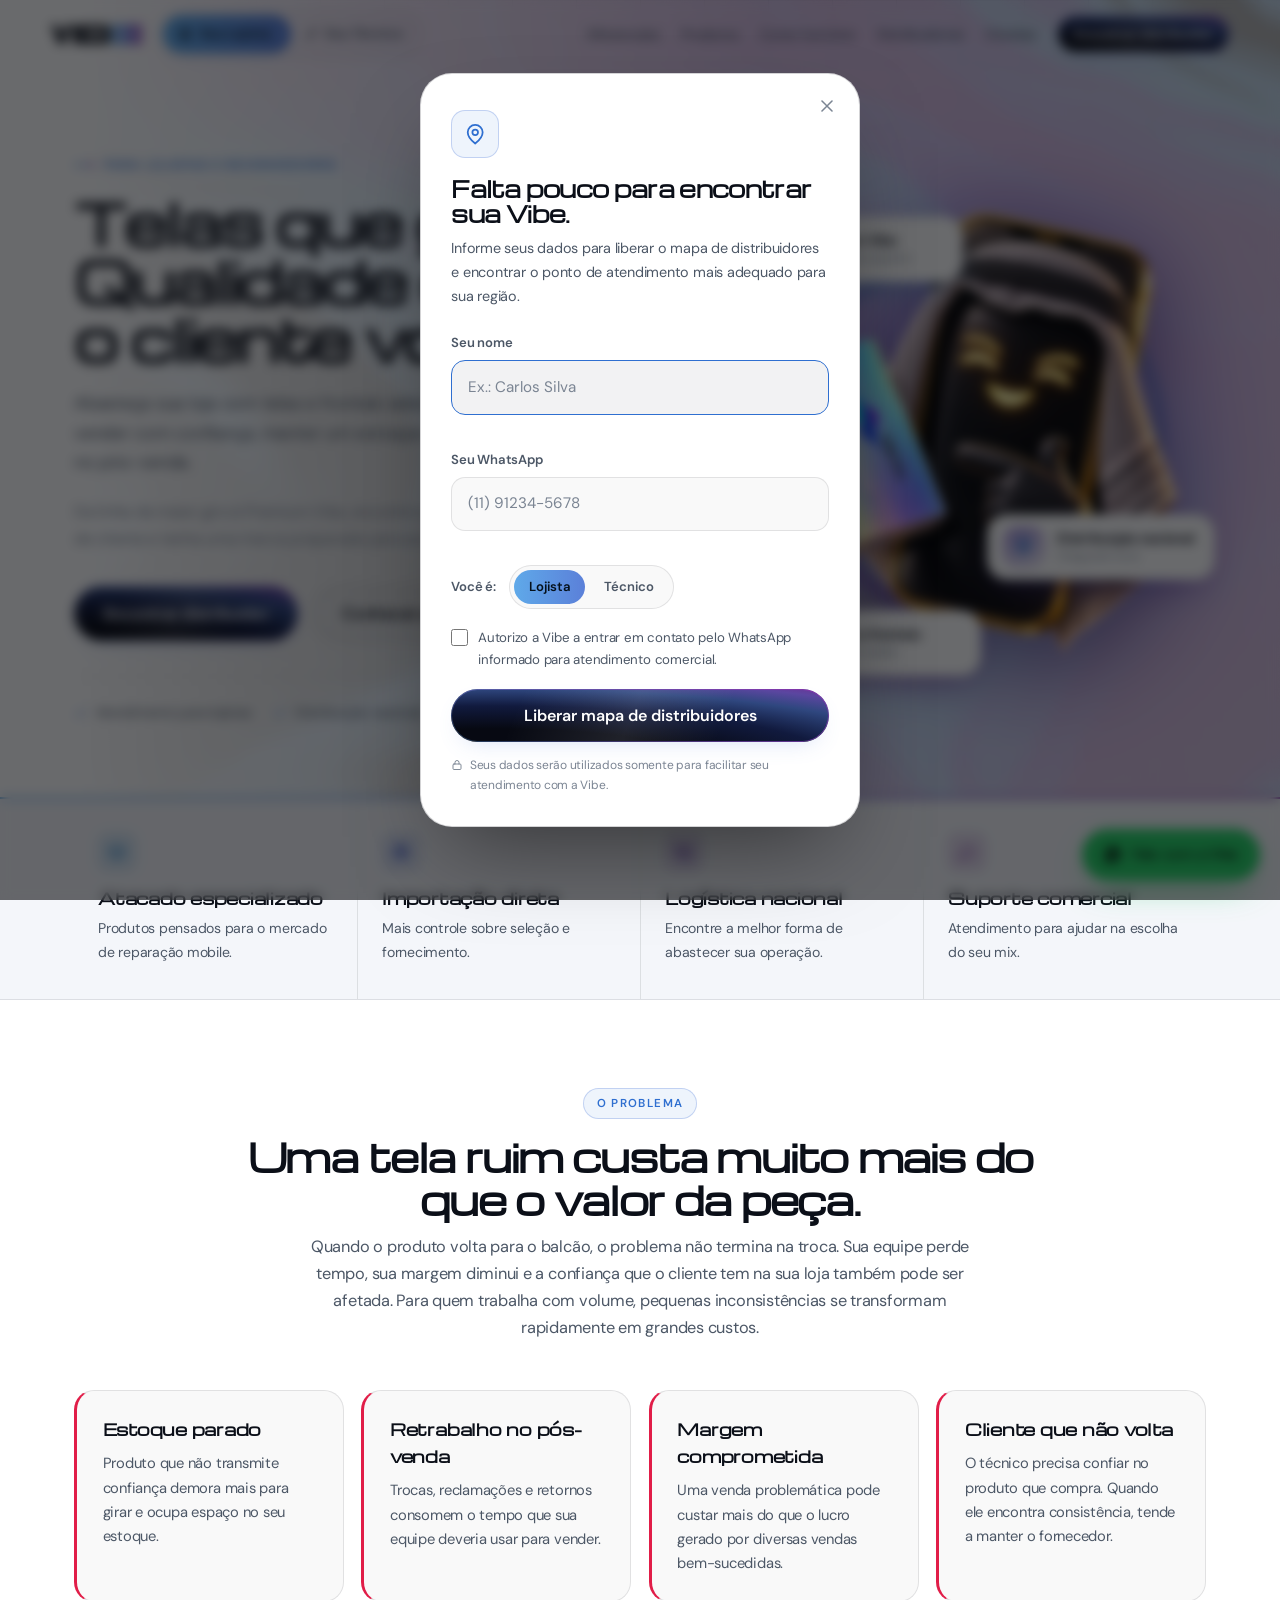
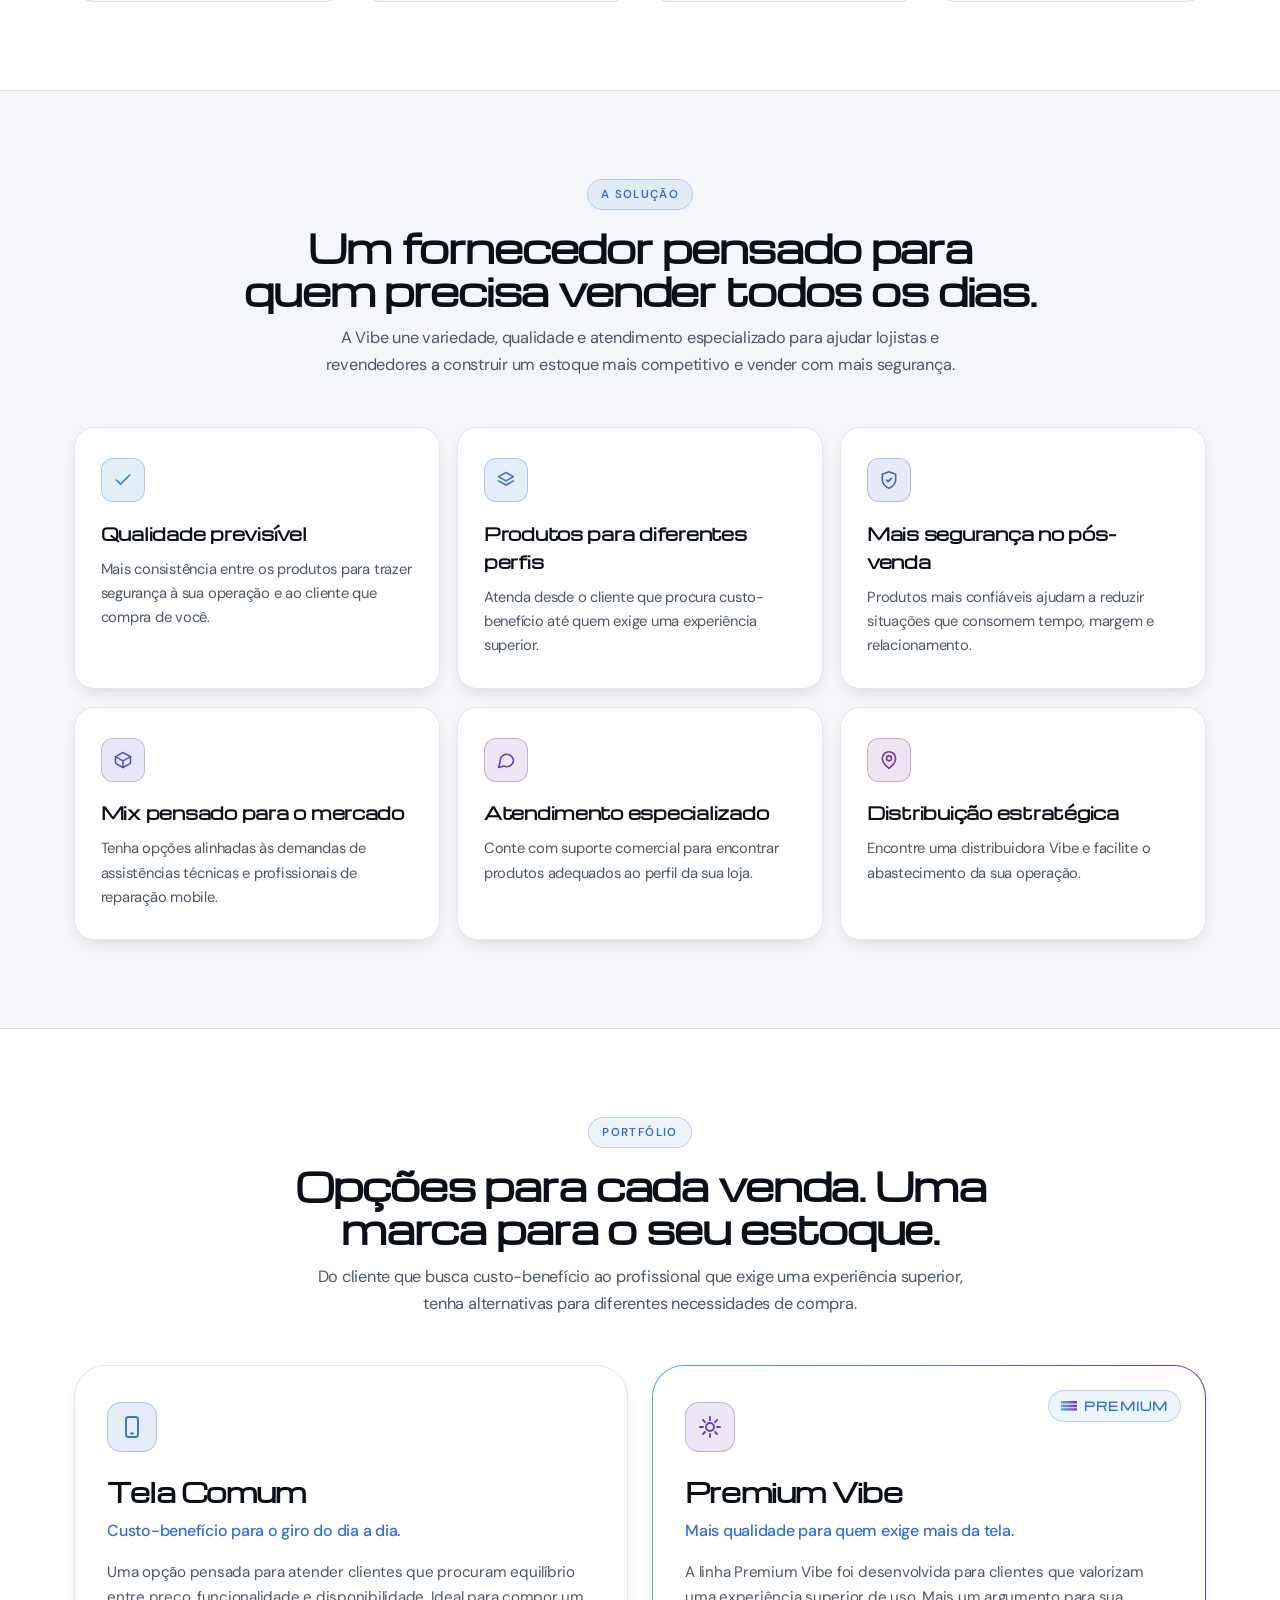
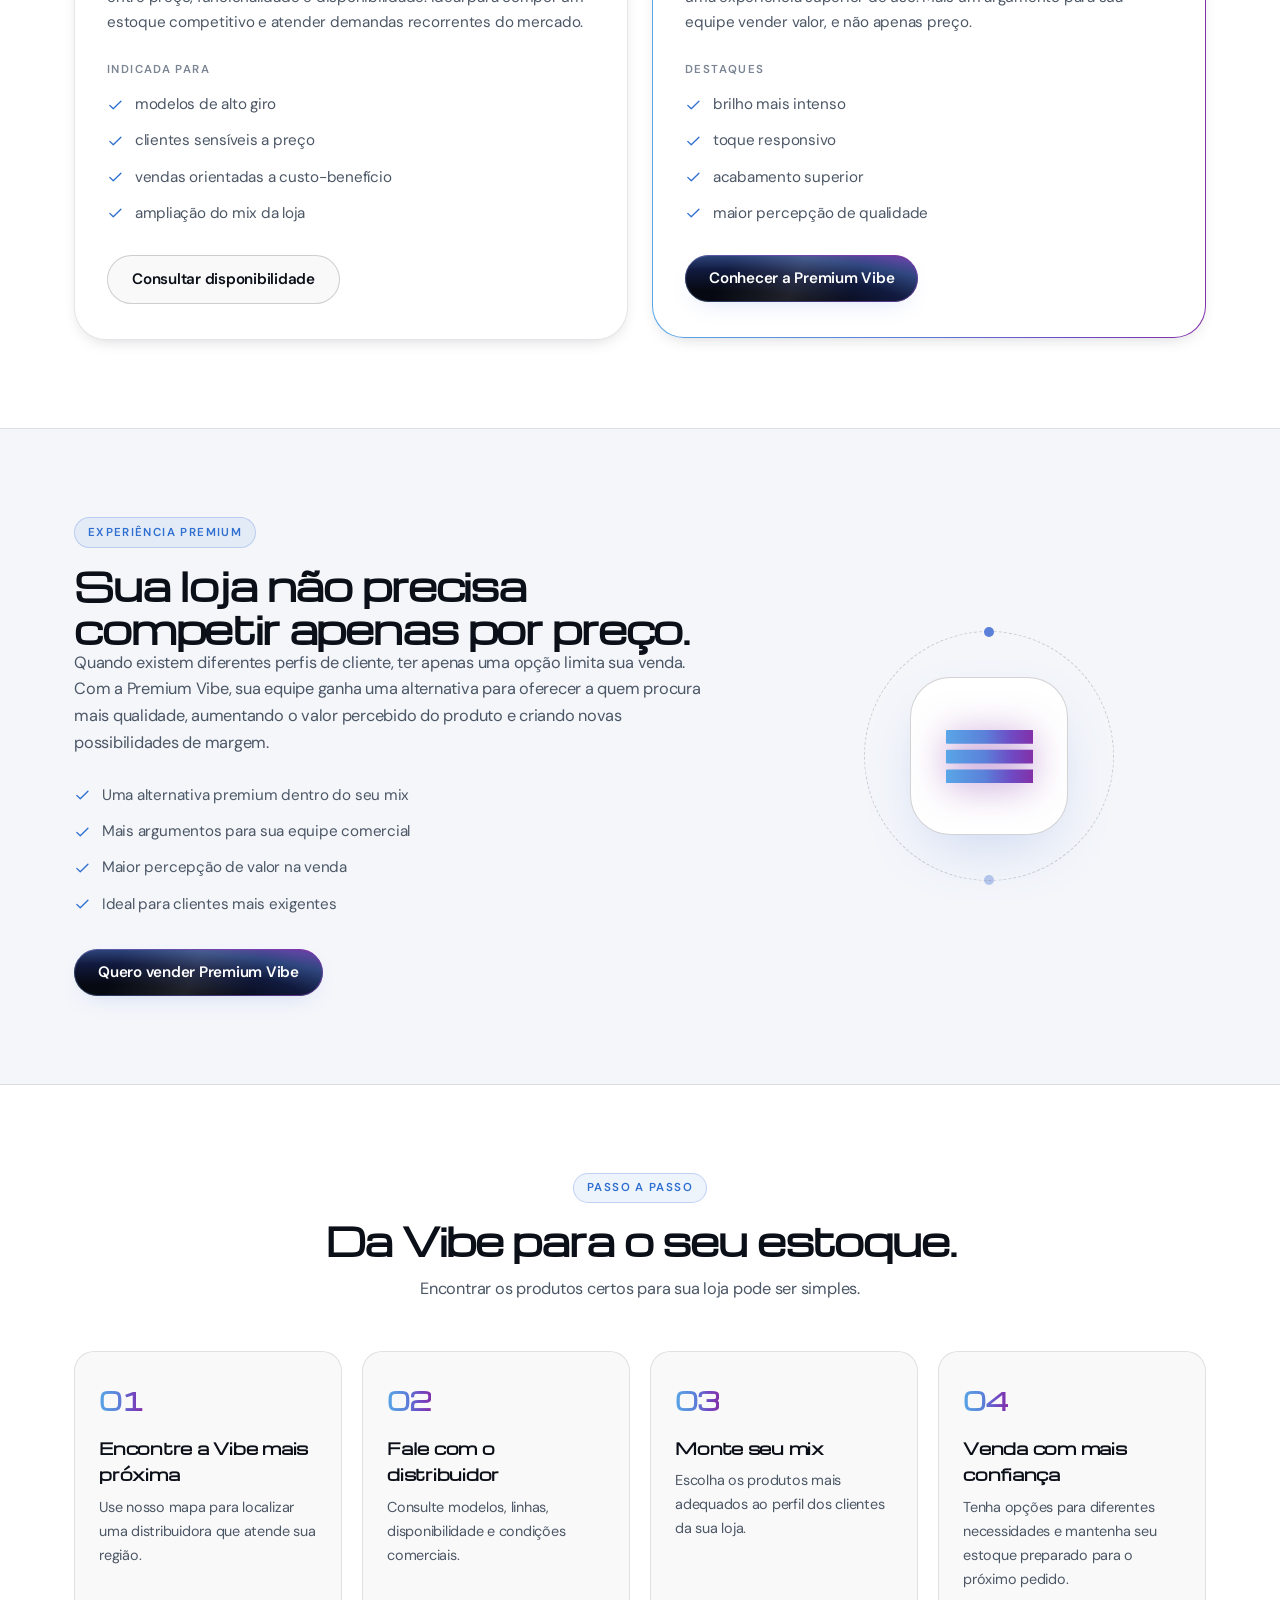
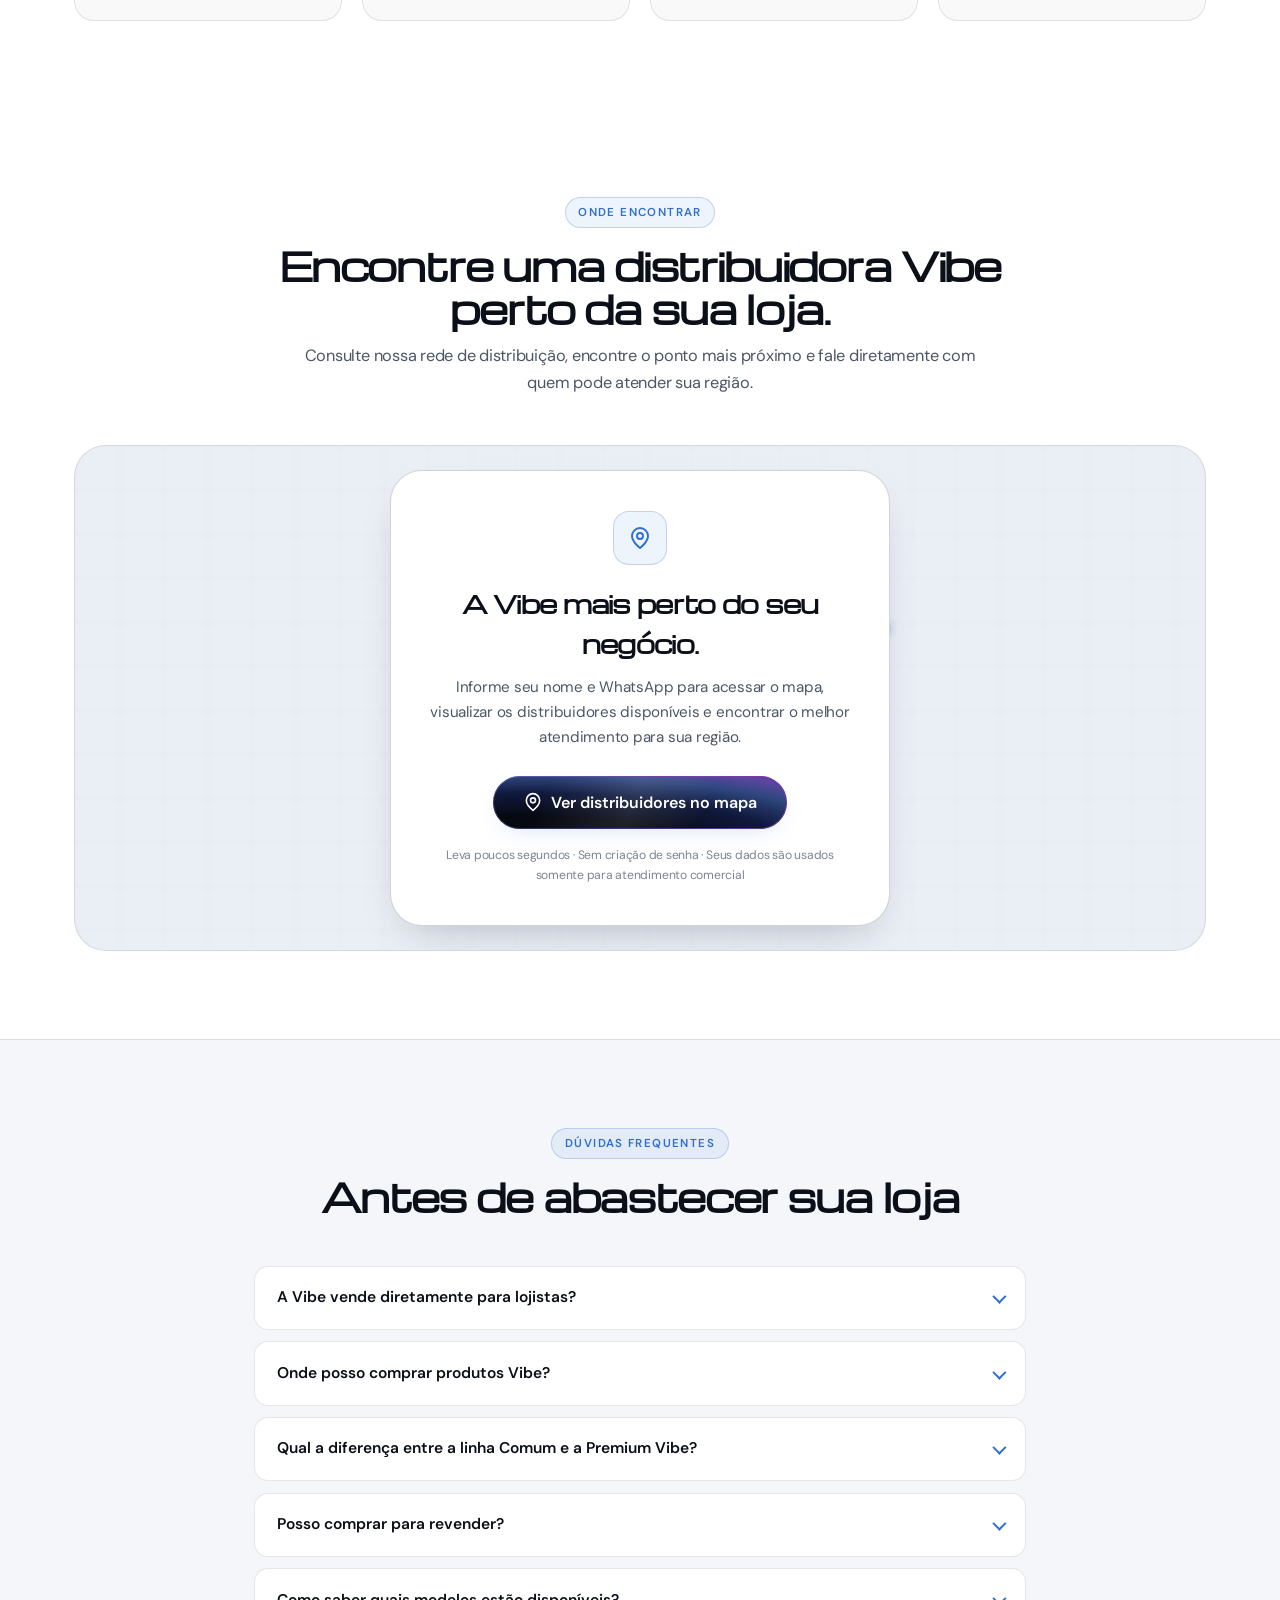
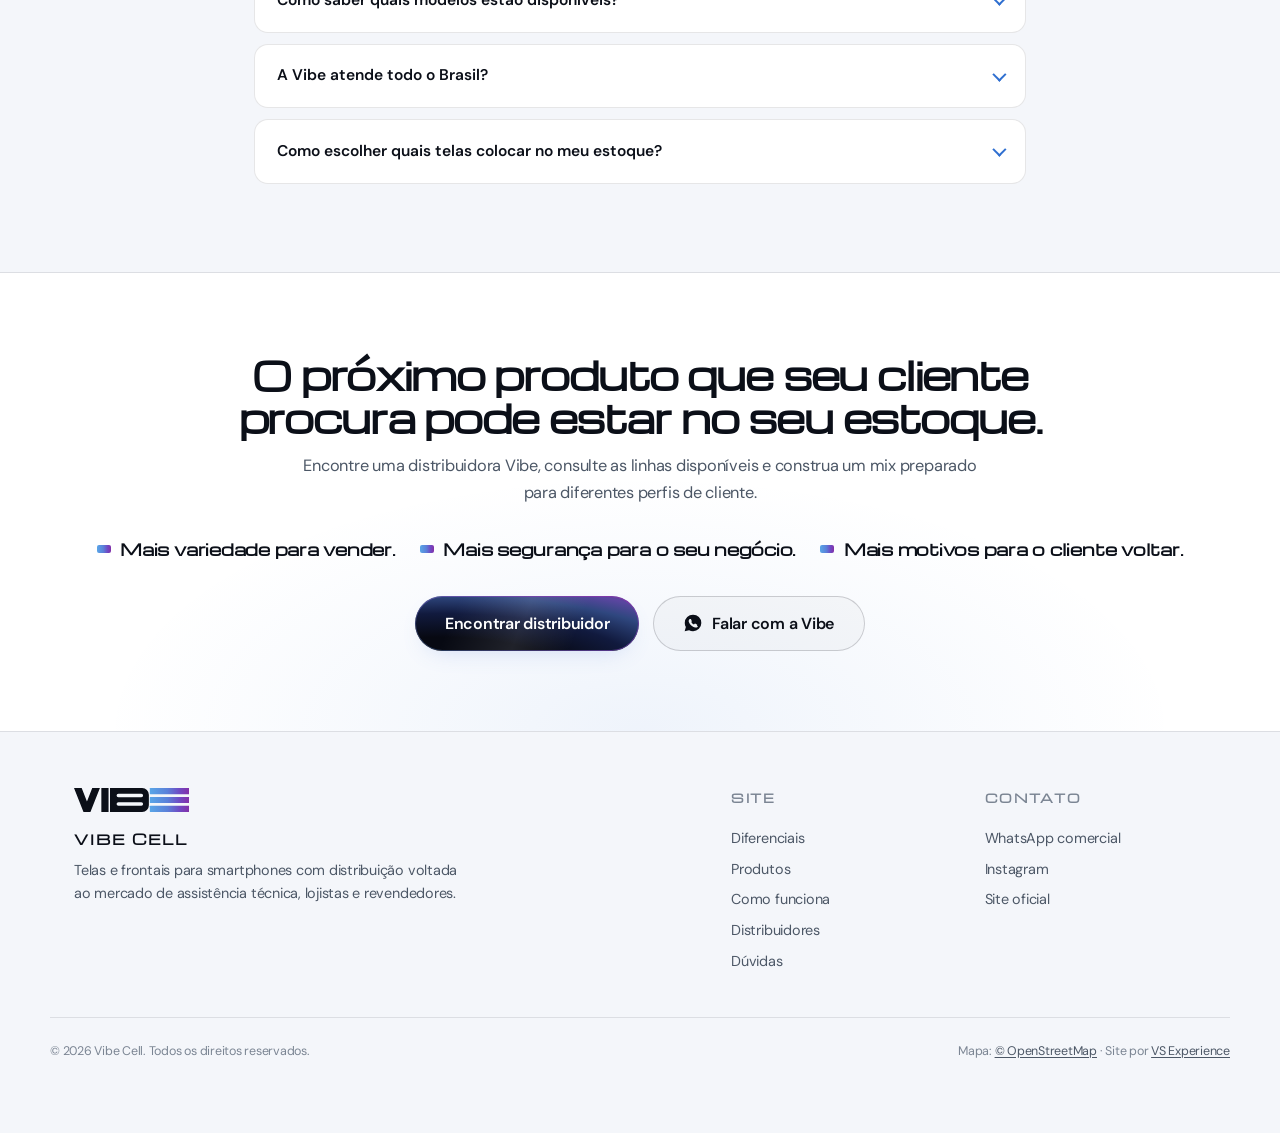
==== commit c711a688: "Vibe" ====
--- a/index.html
+++ b/index.html
@@ -14,7 +14,7 @@
 
 <link rel="preconnect" href="https://fonts.googleapis.com">
 <link rel="preconnect" href="https://fonts.gstatic.com" crossorigin>
-<link href="https://fonts.googleapis.com/css2?family=Archivo:wght@600;700;800;900&family=Inter:wght@400;500;600&display=swap" rel="stylesheet">
+<link href="https://fonts.googleapis.com/css2?family=Michroma&family=DM+Sans:wght@400;500;600;700&display=swap" rel="stylesheet">
 <link rel="stylesheet" href="assets/css/style.css">
 <link rel="icon" href="data:image/svg+xml,<svg xmlns='http://www.w3.org/2000/svg' viewBox='0 0 100 100'><defs><linearGradient id='g' x1='0' y1='0' x2='1' y2='0'><stop offset='0' stop-color='%2359A6E7'/><stop offset='.45' stop-color='%235B80D9'/><stop offset='1' stop-color='%238330A8'/></linearGradient></defs><rect width='100' height='100' rx='22' fill='%23050609'/><g fill='url(%23g)'><rect x='18' y='24' width='64' height='14' rx='1.5'/><rect x='18' y='43' width='64' height='14' rx='1.5'/><rect x='18' y='62' width='64' height='14' rx='1.5'/></g></svg>">
 </head>
@@ -126,7 +126,7 @@
 
   <!-- ============ HERO ============ -->
   <section class="hero" id="topo">
-    <div class="hero-bg" aria-hidden="true"><span class="orb orb-1"></span><span class="orb orb-2"></span><span class="grid-fx"></span></div>
+    <div class="hero-bg" aria-hidden="true"><canvas class="hero-shader" id="heroShader"></canvas><span class="grid-fx"></span><span class="hero-scrim"></span></div>
     <div class="wrap hero-in">
       <div class="hero-copy">
         <p class="eyebrow" data-c="hero.eyebrow"></p>
@@ -141,25 +141,24 @@
       </div>
 
       <div class="hero-art" aria-hidden="true">
-        <div class="art-card art-main">
-          <div class="art-phone">
-            <span class="art-notch"></span>
-            <span class="art-screen">
-              <svg viewBox="0 0 164 100"><use href="#barras"/></svg>
-            </span>
-          </div>
+        <span class="art-glow"></span>
+        <span class="art-ring"></span>
+        <span class="art-spark art-spark-1"></span>
+        <span class="art-spark art-spark-2"></span>
+        <div class="art-mascote-wrap">
+          <img class="art-mascote" src="assets/img/mascote-vibecell.png" alt="" width="1180" height="1333" loading="eager" fetchpriority="high">
         </div>
         <div class="art-card art-float art-f1">
-          <svg class="ico"><use href="#i-brilho"/></svg>
-          <div><strong>Premium Vibe</strong><small>experiência superior</small></div>
+          <span class="art-float-ico"><svg class="ico"><use href="#i-brilho"/></svg></span>
+          <span class="art-float-txt"><strong>Premium Vibe</strong><small>Experiência superior</small></span>
         </div>
         <div class="art-card art-float art-f2">
-          <svg class="ico"><use href="#i-pin"/></svg>
-          <div><strong>Distribuição</strong><small>nacional</small></div>
+          <span class="art-float-ico"><svg class="ico"><use href="#i-pin"/></svg></span>
+          <span class="art-float-txt"><strong>Distribuição nacional</strong><small>Chega até você</small></span>
         </div>
         <div class="art-card art-float art-f3">
-          <svg class="ico"><use href="#i-display"/></svg>
-          <div><strong>Telas e frontais</strong><small>para reparação mobile</small></div>
+          <span class="art-float-ico"><svg class="ico"><use href="#i-display"/></svg></span>
+          <span class="art-float-txt"><strong>Telas e frontais</strong><small>Reparo mobile</small></span>
         </div>
       </div>
     </div>
@@ -429,6 +428,7 @@
   </p>
 </noscript>
 
+<script src="assets/js/shader-bg.js"></script>
 <script src="assets/js/data.js"></script>
 <script src="assets/js/app.js"></script>
 </body>
--- a/assets/css/style.css
+++ b/assets/css/style.css
@@ -27,8 +27,8 @@
 
   --whats: #25d366;
 
-  --ff-tit: 'Archivo', system-ui, sans-serif;
-  --ff-txt: 'Inter', system-ui, -apple-system, sans-serif;
+  --ff-tit: 'Michroma', system-ui, sans-serif;
+  --ff-txt: 'DM Sans', system-ui, -apple-system, sans-serif;
 
   --r-sm: .5rem;
   --r:    .875rem;
@@ -64,7 +64,7 @@
 
   --wm-ink: #0b0f18;
   --fx:     rgba(11,15,24,.055);
-  --orb-op: .16;
+  --shader-op: .3;
   --shadow: 0 18px 44px -20px rgba(16,24,40,.28);
   --shadow-sm: 0 6px 18px -10px rgba(16,24,40,.3);
   --hdr-bg:  rgba(255,255,255,.72);
@@ -99,7 +99,7 @@
 
   --wm-ink: #ffffff;
   --fx:     rgba(255,255,255,.035);
-  --orb-op: .16;
+  --shader-op: .8;
   --shadow: 0 18px 50px -18px rgba(0,0,0,.9);
   --shadow-sm: 0 8px 22px -12px rgba(0,0,0,.9);
   --hdr-bg:  rgba(5,6,9,.62);
@@ -120,6 +120,7 @@
 html{scroll-behavior:smooth;scroll-padding-top:calc(var(--hdr-h) + 16px);-webkit-text-size-adjust:100%}
 body{
   font-family:var(--ff-txt);
+  letter-spacing:-.015em;
   background:var(--bg);
   color:var(--text);
   line-height:1.65;
@@ -186,8 +187,94 @@
 }
 .btn:hover{transform:translateY(-2px)}
 .btn:active{transform:translateY(0)}
-.btn-primary{background:var(--grad-cta);color:var(--acc-ink);box-shadow:0 8px 26px -10px var(--acc-glow)}
-.btn-primary:hover{box-shadow:0 14px 36px -10px var(--acc-glow)}
+
+/* CTA de gradiente orgânico, adaptado do componente de referência para a
+   paleta Vibe. Só anima propriedades do gradiente: sem superfícies giratórias
+   ou elementos maiores que o botão, evitando artefatos de composição. */
+@property --cta-pos-x{syntax:"<percentage>";initial-value:12%;inherits:false}
+@property --cta-pos-y{syntax:"<percentage>";initial-value:140%;inherits:false}
+@property --cta-spread-x{syntax:"<percentage>";initial-value:150%;inherits:false}
+@property --cta-spread-y{syntax:"<percentage>";initial-value:180%;inherits:false}
+@property --cta-color-1{syntax:"<color>";initial-value:#070912;inherits:false}
+@property --cta-color-2{syntax:"<color>";initial-value:#111a3e;inherits:false}
+@property --cta-color-3{syntax:"<color>";initial-value:#2f477f;inherits:false}
+@property --cta-color-4{syntax:"<color>";initial-value:#5b46a0;inherits:false}
+@property --cta-color-5{syntax:"<color>";initial-value:#702d95;inherits:false}
+@property --cta-border-angle{syntax:"<angle>";initial-value:24deg;inherits:false}
+@property --cta-stop-1{syntax:"<percentage>";initial-value:36%;inherits:false}
+@property --cta-stop-2{syntax:"<percentage>";initial-value:60%;inherits:false}
+@property --cta-stop-3{syntax:"<percentage>";initial-value:78%;inherits:false}
+@property --cta-stop-4{syntax:"<percentage>";initial-value:90%;inherits:false}
+@property --cta-stop-5{syntax:"<percentage>";initial-value:100%;inherits:false}
+
+.btn-primary{
+  --cta-border-1:rgba(89,166,231,.32);
+  --cta-border-2:rgba(131,48,168,.9);
+  position:relative;isolation:isolate;overflow:hidden;
+  color:#fff;
+  border:0;
+  background:radial-gradient(
+    var(--cta-spread-x) var(--cta-spread-y) at var(--cta-pos-x) var(--cta-pos-y),
+    var(--cta-color-1) var(--cta-stop-1),
+    var(--cta-color-2) var(--cta-stop-2),
+    var(--cta-color-3) var(--cta-stop-3),
+    var(--cta-color-4) var(--cta-stop-4),
+    var(--cta-color-5) var(--cta-stop-5)
+  );
+  box-shadow:0 9px 24px -12px var(--acc-glow),inset 0 1px 0 rgba(255,255,255,.08);
+  transition:
+    transform .18s var(--ease),box-shadow .45s var(--ease),
+    --cta-pos-x .55s var(--ease),--cta-pos-y .55s var(--ease),
+    --cta-spread-x .55s var(--ease),--cta-spread-y .55s var(--ease),
+    --cta-color-1 .55s,--cta-color-2 .55s,--cta-color-3 .55s,
+    --cta-color-4 .55s,--cta-color-5 .55s,
+    --cta-border-angle .55s var(--ease),
+    --cta-stop-1 .55s,--cta-stop-2 .55s,--cta-stop-3 .55s,--cta-stop-4 .55s,--cta-stop-5 .55s;
+}
+.btn-primary > .btn-shiny-content{
+  position:relative;z-index:2;
+  display:inline-flex;align-items:center;justify-content:center;gap:inherit;
+}
+.btn-primary::before{
+  content:"";position:absolute;inset:0;z-index:1;pointer-events:none;border-radius:inherit;padding:1px;
+  background:linear-gradient(var(--cta-border-angle),var(--cta-border-1),var(--cta-border-2));
+  -webkit-mask:linear-gradient(#fff 0 0) content-box,linear-gradient(#fff 0 0);
+  -webkit-mask-composite:xor;
+  mask:linear-gradient(#fff 0 0) content-box,linear-gradient(#fff 0 0);
+  mask-composite:exclude;
+}
+.btn-primary::after{
+  content:"";position:absolute;inset:1px;z-index:0;pointer-events:none;border-radius:inherit;
+  background:linear-gradient(112deg,transparent 18%,rgba(255,255,255,.10) 48%,transparent 72%);
+}
+
+/* Lojista: azul mais luminoso sobre a interface clara. */
+html[data-tema="claro"] .btn-primary:is(:hover,:focus-visible){
+  --cta-pos-x:0%;--cta-pos-y:92%;--cta-spread-x:122%;--cta-spread-y:108%;
+  --cta-color-1:#183457;--cta-color-2:#29558c;--cta-color-3:#4d60b1;
+  --cta-color-4:#6843aa;--cta-color-5:#190b28;
+  --cta-stop-1:0%;--cta-stop-2:18%;--cta-stop-3:42%;--cta-stop-4:74%;--cta-stop-5:94%;
+  --cta-border-angle:190deg;
+  --cta-border-1:rgba(133,203,255,.68);--cta-border-2:rgba(151,82,206,.92);
+  box-shadow:0 14px 34px -13px rgba(59,96,190,.58),inset 0 1px 0 rgba(255,255,255,.14);
+}
+
+/* Técnico: mesma rampa, com base mais profunda para o fundo escuro. */
+html[data-tema="escuro"] .btn-primary{
+  --cta-color-1:#05070d;--cta-color-2:#101936;--cta-color-3:#253e74;
+  --cta-color-4:#574099;--cta-color-5:#702984;
+  --cta-border-1:rgba(111,182,239,.38);--cta-border-2:rgba(131,48,168,.92);
+  box-shadow:0 11px 30px -12px rgba(91,128,217,.48),inset 0 1px 0 rgba(255,255,255,.09);
+}
+html[data-tema="escuro"] .btn-primary:is(:hover,:focus-visible){
+  --cta-pos-x:2%;--cta-pos-y:94%;--cta-spread-x:118%;--cta-spread-y:112%;
+  --cta-color-1:#10253a;--cta-color-2:#21476f;--cta-color-3:#405b9a;
+  --cta-color-4:#6542a1;--cta-color-5:#12081d;
+  --cta-stop-1:0%;--cta-stop-2:20%;--cta-stop-3:46%;--cta-stop-4:76%;--cta-stop-5:95%;
+  --cta-border-angle:205deg;
+  --cta-border-1:rgba(141,210,255,.72);--cta-border-2:rgba(159,82,199,.9);
+  box-shadow:0 15px 38px -12px rgba(91,128,217,.7),inset 0 1px 0 rgba(255,255,255,.15);
+}
 .btn-ghost{background:var(--surface);border-color:var(--border-2);color:var(--text)}
 .btn-ghost:hover{background:var(--surface-2);border-color:var(--acc)}
 .btn-whats{background:var(--whats);color:#04220f}
@@ -213,16 +300,45 @@
 #hdr{
   position:fixed;inset:0 0 auto 0;z-index:900;height:var(--hdr-h);
   display:flex;align-items:center;
-  background:var(--hdr-bg);
-  backdrop-filter:blur(18px) saturate(1.6);
-  -webkit-backdrop-filter:blur(18px) saturate(1.6);
-  border-bottom:1px solid transparent;
-  transition:background .3s,border-color .3s;
-}
-#hdr.scrolled{background:var(--hdr-bg-2);border-bottom-color:var(--border)}
+  background:transparent;pointer-events:none;
+}
 .hdr-in{
-  width:100%;max-width:var(--wrap);margin-inline:auto;padding-inline:1.5rem;
+  width:calc(100% - 3rem);max-width:var(--wrap);min-height:var(--hdr-h);
+  margin-inline:auto;padding-inline:0;
   display:flex;align-items:center;gap:1rem;
+  pointer-events:auto;border:1px solid transparent;border-radius:0;
+  background:transparent;box-shadow:none;
+  transition:
+    max-width .45s var(--ease),min-height .45s var(--ease),padding .45s var(--ease),
+    border-color .35s var(--ease),border-radius .45s var(--ease),
+    background .35s var(--ease),box-shadow .4s var(--ease),transform .45s var(--ease);
+}
+/* Depois do primeiro trecho do hero, o header se recolhe para uma cápsula
+   flutuante. No topo ele permanece totalmente transparente. */
+#hdr.scrolled .hdr-in,
+#hdr.menu-open .hdr-in{
+  max-width:1100px;min-height:52px;
+  padding:.42rem .55rem .42rem .85rem;
+  border-color:var(--border-2);border-radius:100px;
+  background:color-mix(in srgb,var(--hdr-bg-2) 88%,transparent);
+  box-shadow:0 18px 42px -22px rgba(20,28,50,.52),inset 0 1px 0 rgba(255,255,255,.08);
+  backdrop-filter:blur(18px) saturate(1.45);
+  -webkit-backdrop-filter:blur(18px) saturate(1.45);
+  transform:translateY(.75rem);
+}
+html[data-tema="escuro"] #hdr.scrolled .hdr-in,
+html[data-tema="escuro"] #hdr.menu-open .hdr-in{
+  box-shadow:0 20px 48px -18px rgba(0,0,0,.9),inset 0 1px 0 rgba(255,255,255,.07);
+}
+#hdr.scrolled .wm{--wm-h:17px}
+#hdr.scrolled .pill-btn{padding:.42rem .78rem;font-size:.8rem}
+#hdr.scrolled .nav{gap:.9rem}
+#hdr.scrolled .nav a{font-size:.8rem}
+#hdr.scrolled .nav .btn-sm{padding:.55rem .9rem;font-size:.8rem}
+#hdr.menu-open .hdr-in{border-radius:var(--r-lg)}
+
+@supports not (background:color-mix(in srgb,#000 50%,transparent)){
+  #hdr.scrolled .hdr-in,#hdr.menu-open .hdr-in{background:var(--hdr-bg-2)}
 }
 
 /* ---- Wordmark VIBE ----------------------------------------
@@ -272,18 +388,23 @@
 .pill-btn.is-on{color:var(--acc-ink)}
 
 .nav{display:flex;align-items:center;gap:1.35rem}
-.nav a{font-size:.86rem;font-weight:500;color:var(--text-2);transition:color .2s;white-space:nowrap}
+.nav a{font-size:.86rem;font-weight:500;color:var(--text-2);white-space:nowrap}
+.nav a:not(.btn){transition:color .2s}
 .nav a:hover{color:var(--text)}
 .nav a.btn{color:var(--acc-ink)}
+.nav a.btn-primary{color:#fff}
 .menu-btn{display:none;padding:.5rem;color:var(--text)}
 .menu-btn .ico{width:1.5em;height:1.5em}
 
 /* ================= 5. HERO ================= */
 .hero{position:relative;padding:calc(var(--hdr-h) + 5rem) 0 4.5rem;overflow:hidden}
 .hero-bg{position:absolute;inset:0;z-index:0;pointer-events:none}
-.orb{position:absolute;border-radius:50%;filter:blur(110px);opacity:var(--orb-op)}
-.orb-1{width:640px;height:420px;top:-180px;left:-80px;background:var(--c-ciano)}
-.orb-2{width:640px;height:420px;top:-140px;right:-100px;background:var(--c-roxo)}
+.hero-shader{
+  position:absolute;inset:0;width:100%;height:100%;display:block;
+  background:var(--grad);
+  opacity:var(--shader-op);
+  transition:opacity .6s var(--ease);
+}
 .grid-fx{
   position:absolute;inset:0;
   background-image:linear-gradient(var(--fx) 1px,transparent 1px),
@@ -292,6 +413,12 @@
   mask-image:radial-gradient(ellipse 80% 60% at 50% 0%,#000 30%,transparent 75%);
   -webkit-mask-image:radial-gradient(ellipse 80% 60% at 50% 0%,#000 30%,transparent 75%);
 }
+/* Esmaece o shader por trás do texto para manter contraste; a arte à
+   direita fica com a cor cheia. Usa --bg, então acompanha o tema. */
+.hero-scrim{
+  position:absolute;inset:0;
+  background:linear-gradient(90deg,var(--bg) 0%,var(--bg) 6%,transparent 60%);
+}
 .hero-in{position:relative;z-index:1;display:grid;grid-template-columns:1.15fr .85fr;gap:3.5rem;align-items:center}
 .hero-copy .lead{margin-top:1.35rem}
 .hero-cta{display:flex;flex-wrap:wrap;gap:.85rem;margin-top:2.1rem}
@@ -301,45 +428,112 @@
 .selos li{display:flex;align-items:center;gap:.5rem;font-size:.85rem;color:var(--text-2)}
 .selos .ico{width:1.05em;height:1.05em;color:var(--acc)}
 
-/* Arte do hero */
-.hero-art{position:relative;min-height:400px;display:grid;place-items:center}
+/* Arte do hero — mascote VibeCell */
+.hero-art{position:relative;min-height:480px;display:grid;place-items:center}
 .art-card{
   background:var(--panel);
   border:1px solid var(--border);border-radius:var(--r-lg);
 }
-.art-main{
-  width:230px;height:370px;display:grid;place-items:center;
-  border-radius:var(--r-xl);box-shadow:var(--shadow);
-  background:linear-gradient(160deg,var(--surface-2),var(--surface));
-}
-.art-phone{
-  position:relative;width:150px;height:300px;border-radius:26px;
-  background:linear-gradient(170deg,#171b22,#0b0e13);
-  border:1px solid var(--border-2);
-  display:grid;place-items:center;overflow:hidden;
-  box-shadow:var(--shadow-sm);
-}
-.art-notch{position:absolute;top:10px;width:46px;height:6px;border-radius:100px;background:rgba(255,255,255,.16)}
-.art-screen{
-  width:120px;height:250px;border-radius:16px;
-  display:grid;place-items:center;
-  background:radial-gradient(circle at 50% 40%,rgba(91,128,217,.32),transparent 65%);
-}
-.art-screen svg{width:66%;animation:pulse 3.6s ease-in-out infinite}
-@keyframes pulse{0%,100%{opacity:.6}50%{opacity:1}}
+
+/* Brilho de fundo, pulsando atrás da mascote */
+.art-glow{
+  position:absolute;z-index:0;top:50%;left:50%;width:500px;height:500px;border-radius:50%;
+  background:radial-gradient(circle,var(--c-azul) 0%,var(--c-roxo) 45%,transparent 72%);
+  filter:blur(70px);
+  animation:glowIn .9s var(--ease) .1s both,glowPulse 5s ease-in-out .95s infinite;
+}
+@keyframes glowIn{
+  from{opacity:0;transform:translate(-50%,-50%) scale(.55)}
+  to{opacity:.45;transform:translate(-50%,-50%) scale(1)}
+}
+@keyframes glowPulse{
+  0%,100%{opacity:.32;transform:translate(-50%,-50%) scale(.92)}
+  50%{opacity:.6;transform:translate(-50%,-50%) scale(1.1)}
+}
+
+/* Anel degradê girando devagar atrás da mascote */
+.art-ring{
+  position:absolute;z-index:0;top:50%;left:50%;width:390px;height:390px;border-radius:50%;
+  transform:translate(-50%,-50%);
+  background:conic-gradient(from 0deg,var(--c-ciano),var(--c-azul),var(--c-roxo),var(--c-violeta),var(--c-ciano));
+  -webkit-mask-image:radial-gradient(circle,transparent 63%,#000 65%,#000 68%,transparent 70%);
+  mask-image:radial-gradient(circle,transparent 63%,#000 65%,#000 68%,transparent 70%);
+  animation:ringIn 1s var(--ease) .25s both,ringSpin 16s linear infinite;
+}
+@keyframes ringIn{from{opacity:0}to{opacity:.4}}
+@keyframes ringSpin{
+  from{transform:translate(-50%,-50%) rotate(0deg)}
+  to{transform:translate(-50%,-50%) rotate(360deg)}
+}
+
+/* Partículas soltas, brilhando em ritmos diferentes */
+.art-spark{
+  position:absolute;z-index:1;width:8px;height:8px;border-radius:50%;
+  background:var(--grad);box-shadow:0 0 14px 3px var(--acc-glow);
+}
+.art-spark-1{top:12%;right:14%;animation:sparkIn .6s var(--ease) .55s both,sparkPulse 3.2s ease-in-out 1.15s infinite}
+.art-spark-2{bottom:20%;left:6%;width:6px;height:6px;animation:sparkIn .6s var(--ease) .7s both,sparkPulse 3.2s ease-in-out 1.95s infinite}
+@keyframes sparkIn{from{opacity:0;transform:scale(0)}to{opacity:.6;transform:scale(1)}}
+@keyframes sparkPulse{0%,100%{opacity:.25;transform:scale(.7)}50%{opacity:1;transform:scale(1.3)}}
+
+/* Mascote: entra com fade+leve giro, depois flutua para sempre */
+.art-mascote-wrap{
+  position:relative;z-index:1;width:min(400px,88%);
+  animation:mascoteIn .9s var(--ease) both,mascoteFloat 6.5s ease-in-out .9s infinite;
+}
+.art-mascote{
+  display:block;width:100%;height:auto;
+  filter:drop-shadow(0 26px 46px rgba(15,10,35,.4)) drop-shadow(0 0 34px rgba(111,74,196,.35));
+}
+.art-mascote-wrap::after{
+  content:"";position:absolute;inset:0;
+  background:linear-gradient(75deg,transparent 35%,rgba(255,255,255,.7) 48%,transparent 61%);
+  background-size:260% 260%;background-position:-60% -60%;
+  -webkit-mask-image:url("../img/mascote-vibecell.png");-webkit-mask-size:100% 100%;-webkit-mask-repeat:no-repeat;
+  mask-image:url("../img/mascote-vibecell.png");mask-size:100% 100%;mask-repeat:no-repeat;
+  mix-blend-mode:overlay;pointer-events:none;
+  animation:shineSweep 4.5s ease-in-out 1.7s infinite;
+}
+@keyframes mascoteIn{
+  0%{opacity:0;transform:translateY(38px) scale(.85) rotate(-6deg)}
+  65%{opacity:1;transform:translateY(-8px) scale(1.04) rotate(1.5deg)}
+  85%{transform:translateY(2px) scale(.99) rotate(-.5deg)}
+  100%{opacity:1;transform:translateY(0) scale(1) rotate(0)}
+}
+@keyframes mascoteFloat{
+  0%,100%{transform:translateY(0) rotate(-1.5deg)}
+  50%{transform:translateY(-14px) rotate(1.5deg)}
+}
+@keyframes shineSweep{0%,55%,100%{background-position:-60% -60%}75%{background-position:140% 140%}}
 
 .art-float{
-  position:absolute;display:flex;align-items:center;gap:.7rem;
-  padding:.7rem .95rem;border-radius:var(--r);box-shadow:var(--shadow);
-  background:var(--panel);border:1px solid var(--border);
-  animation:flt 5.5s ease-in-out infinite;
-}
-.art-float .ico{width:1.3em;height:1.3em;color:var(--acc)}
-.art-float strong{display:block;font-size:.83rem;font-weight:600;line-height:1.25}
-.art-float small{font-size:.72rem;color:var(--muted)}
-.art-f1{top:6%;left:-6%;animation-delay:0s}
-.art-f2{bottom:16%;right:-8%;animation-delay:-1.8s}
-.art-f3{bottom:0;left:0;animation-delay:-3.4s}
+  position:absolute;z-index:2;display:flex;align-items:center;gap:.8rem;
+  width:14.25rem;
+  padding:.75rem 1rem;border-radius:var(--r-lg);
+  background:var(--panel);border:1px solid var(--border-2);
+  box-shadow:var(--shadow),0 14px 32px -12px var(--float-glow,var(--acc-glow));
+  backdrop-filter:blur(8px);
+  animation:floatIn .75s var(--ease) both,flt 5.5s ease-in-out infinite;
+}
+.art-f1{--float-glow:rgba(89,166,231,.55);top:4%;left:-3%;animation-delay:.15s,0s}
+.art-f2{--float-glow:rgba(111,74,196,.55);bottom:20%;right:-2%;animation-delay:.3s,-1.8s}
+.art-f3{--float-glow:rgba(131,48,168,.55);bottom:0;left:1%;animation-delay:.45s,-3.4s}
+@keyframes floatIn{
+  from{opacity:0;translate:0 20px;scale:.82;filter:blur(3px)}
+  60%{filter:blur(0)}
+  to{opacity:1;translate:0 0;scale:1;filter:blur(0)}
+}
+
+.art-float-ico{
+  flex:none;display:grid;place-items:center;
+  width:2.5rem;height:2.5rem;border-radius:.9rem;
+  background:linear-gradient(155deg,var(--float-glow) 0%,transparent 120%);
+  box-shadow:inset 0 0 0 1px var(--float-glow);
+}
+.art-float .ico{width:1.2em;height:1.2em;color:var(--acc);filter:drop-shadow(0 0 6px currentColor)}
+.art-float-txt{min-width:0}
+.art-float strong{display:block;font-size:.86rem;font-weight:700;letter-spacing:-.01em;line-height:1.2;white-space:nowrap}
+.art-float small{display:block;margin-top:.15rem;font-size:.73rem;color:var(--muted);line-height:1.3;white-space:nowrap}
 @keyframes flt{0%,100%{transform:translateY(0)}50%{transform:translateY(-11px)}}
 
 /* ================= FAIXA DE AUTORIDADE ================= */
@@ -744,11 +938,17 @@
 @media (max-width:1100px){
   .nav{gap:1rem}
   .nav a{font-size:.82rem}
+  #hdr.scrolled .hdr-in{max-width:calc(100% - 2rem)}
 }
 @media (max-width:1024px){
   .hero-in{grid-template-columns:1fr;gap:3rem}
   /* a mensagem vem antes da arte em tela única */
-  .hero-art{min-height:330px;transform:scale(.9)}
+  .hero-art{min-height:380px;transform:scale(.9)}
+  .hero-scrim{background:linear-gradient(180deg,var(--bg) 0%,var(--bg) 32%,transparent 78%)}
+  /* em tela única, os cards não podem sangrar para fora do container */
+  .art-f1{left:0}
+  .art-f2{right:0}
+  .art-f3{left:2%}
   .autoridade{grid-template-columns:repeat(2,1fr)}
   .autoridade li:nth-child(3){border-left:0}
   .autoridade li:nth-child(n+3){border-top:1px solid var(--border)}
@@ -761,13 +961,18 @@
   .steps{grid-template-columns:repeat(2,1fr)}
 }
 @media (max-width:860px){
+  .hdr-in{width:calc(100% - 2rem)}
+  #hdr.scrolled .hdr-in,#hdr.menu-open .hdr-in{max-width:calc(100% - 1rem);padding-inline:.8rem;transform:translateY(.5rem)}
+  #hdr.menu-open .hdr-in{border-radius:var(--r-lg) var(--r-lg) 0 0}
   .nav{
-    position:fixed;inset:var(--hdr-h) 0 auto 0;
+    position:absolute;top:calc(100% - 1px);left:-1px;right:-1px;
     flex-direction:column;align-items:stretch;gap:0;
     background:var(--hdr-bg-2);border-bottom:1px solid var(--border);
+    border-inline:1px solid var(--border-2);border-radius:0 0 var(--r-lg) var(--r-lg);
     padding:1rem 1.5rem 1.5rem;
     transform:translateY(-120%);visibility:hidden;pointer-events:none;
     transition:transform .35s var(--ease), visibility 0s .35s;
+    z-index:-1;
   }
   .nav.aberto{transform:none;visibility:visible;pointer-events:auto;transition:transform .35s var(--ease), visibility 0s}
   .nav a{padding:.9rem 0;border-bottom:1px solid var(--border);font-size:.95rem}
@@ -782,6 +987,10 @@
   .pill-btn{padding:.5rem .85rem}
   .pill-btn .ico{width:1.2em;height:1.2em}
   .hero-cta .btn{width:100%}
+  .art-float{width:12.15rem;padding:.6rem .85rem;gap:.6rem}
+  .art-float strong{font-size:.78rem;white-space:normal}
+  .art-float small{font-size:.68rem;white-space:normal}
+  .art-float-ico{width:2.1rem;height:2.1rem;border-radius:.7rem}
   .fab span{display:none}
   .fab{padding:1rem;border-radius:50%}
   .selos{gap:.85rem}
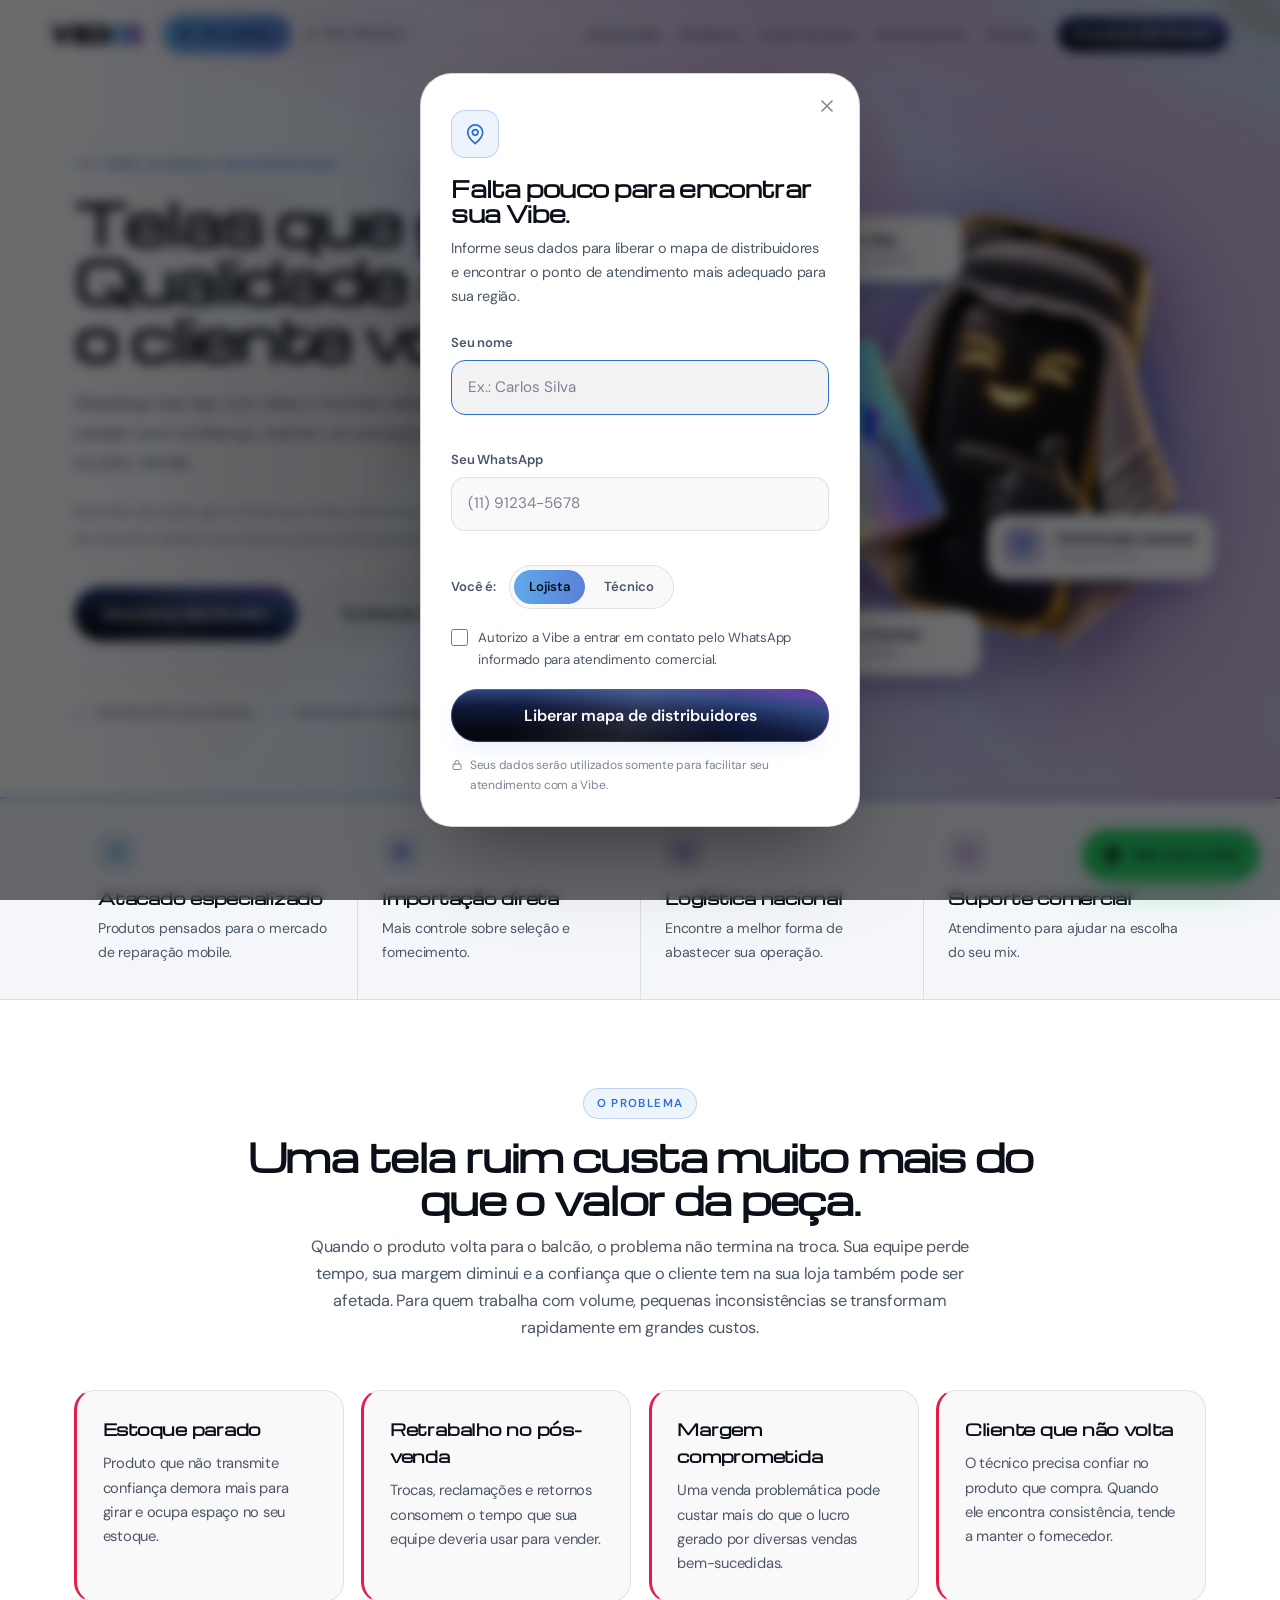
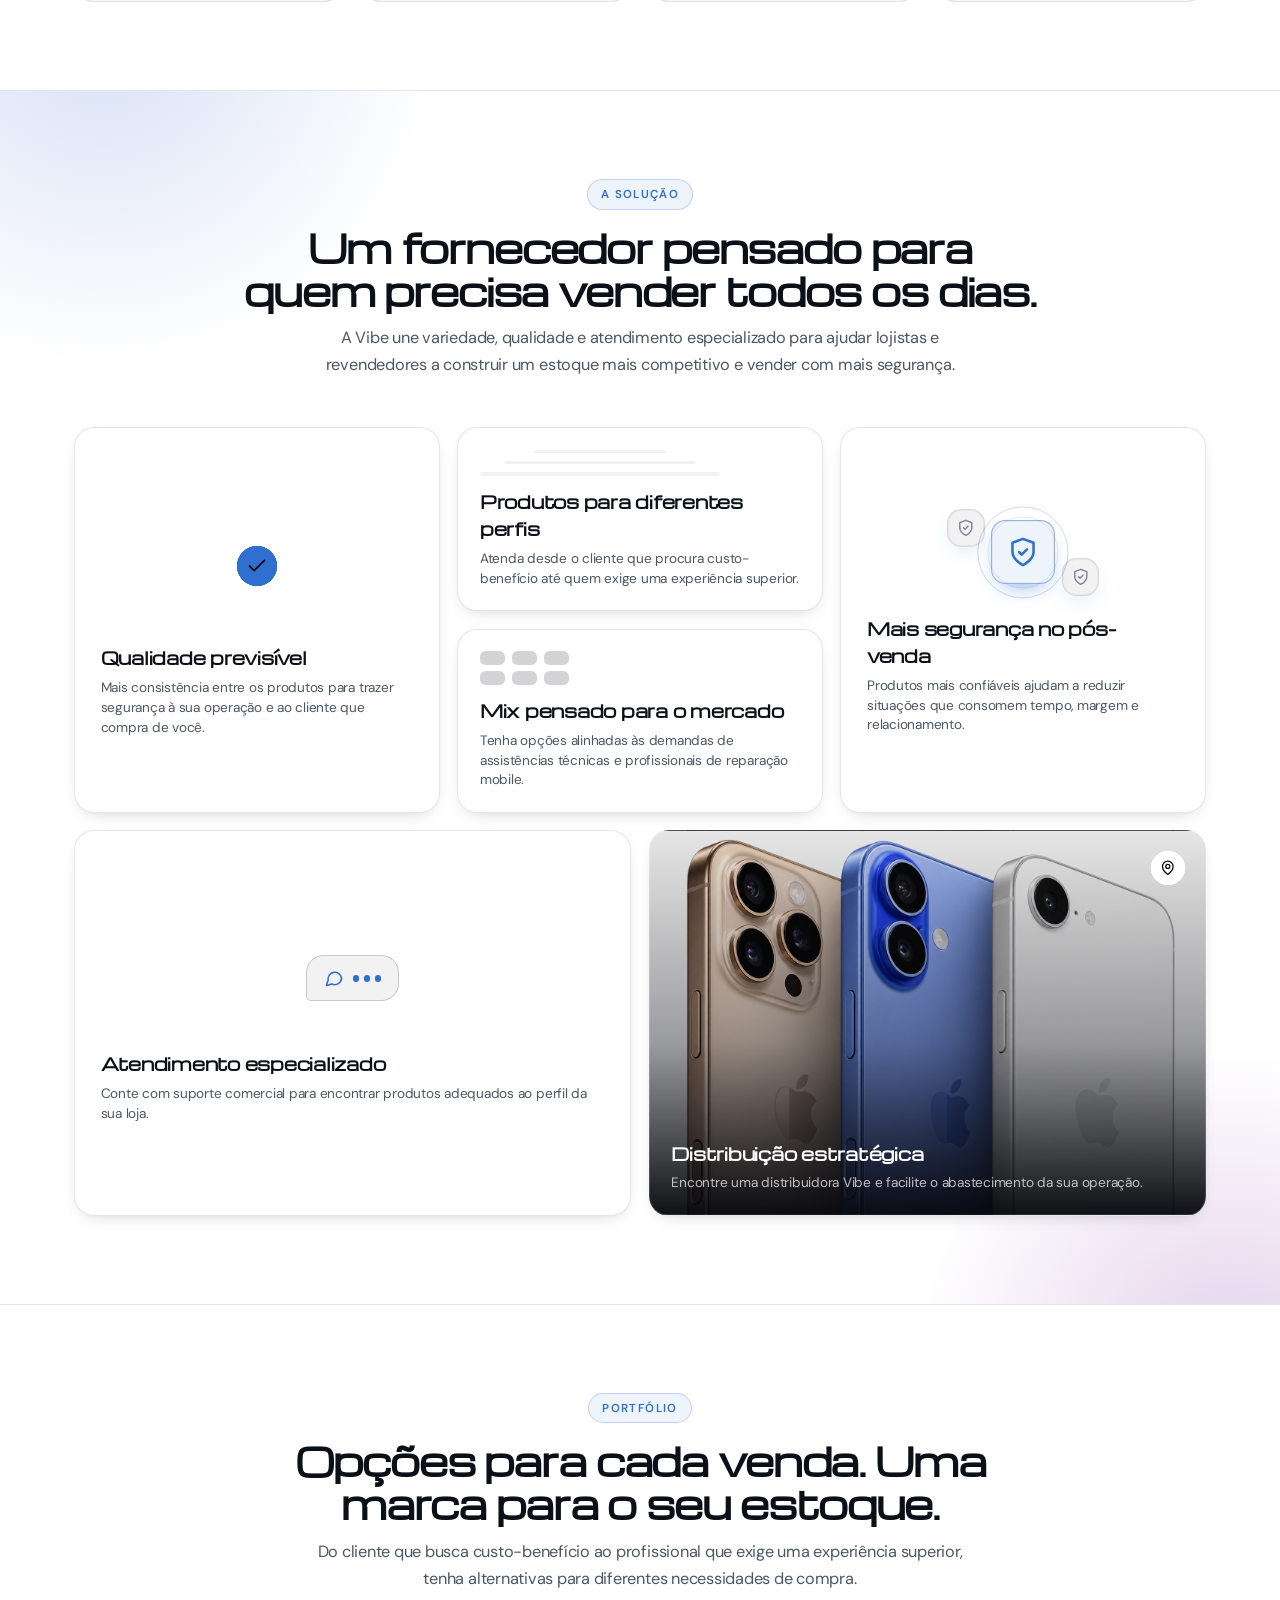
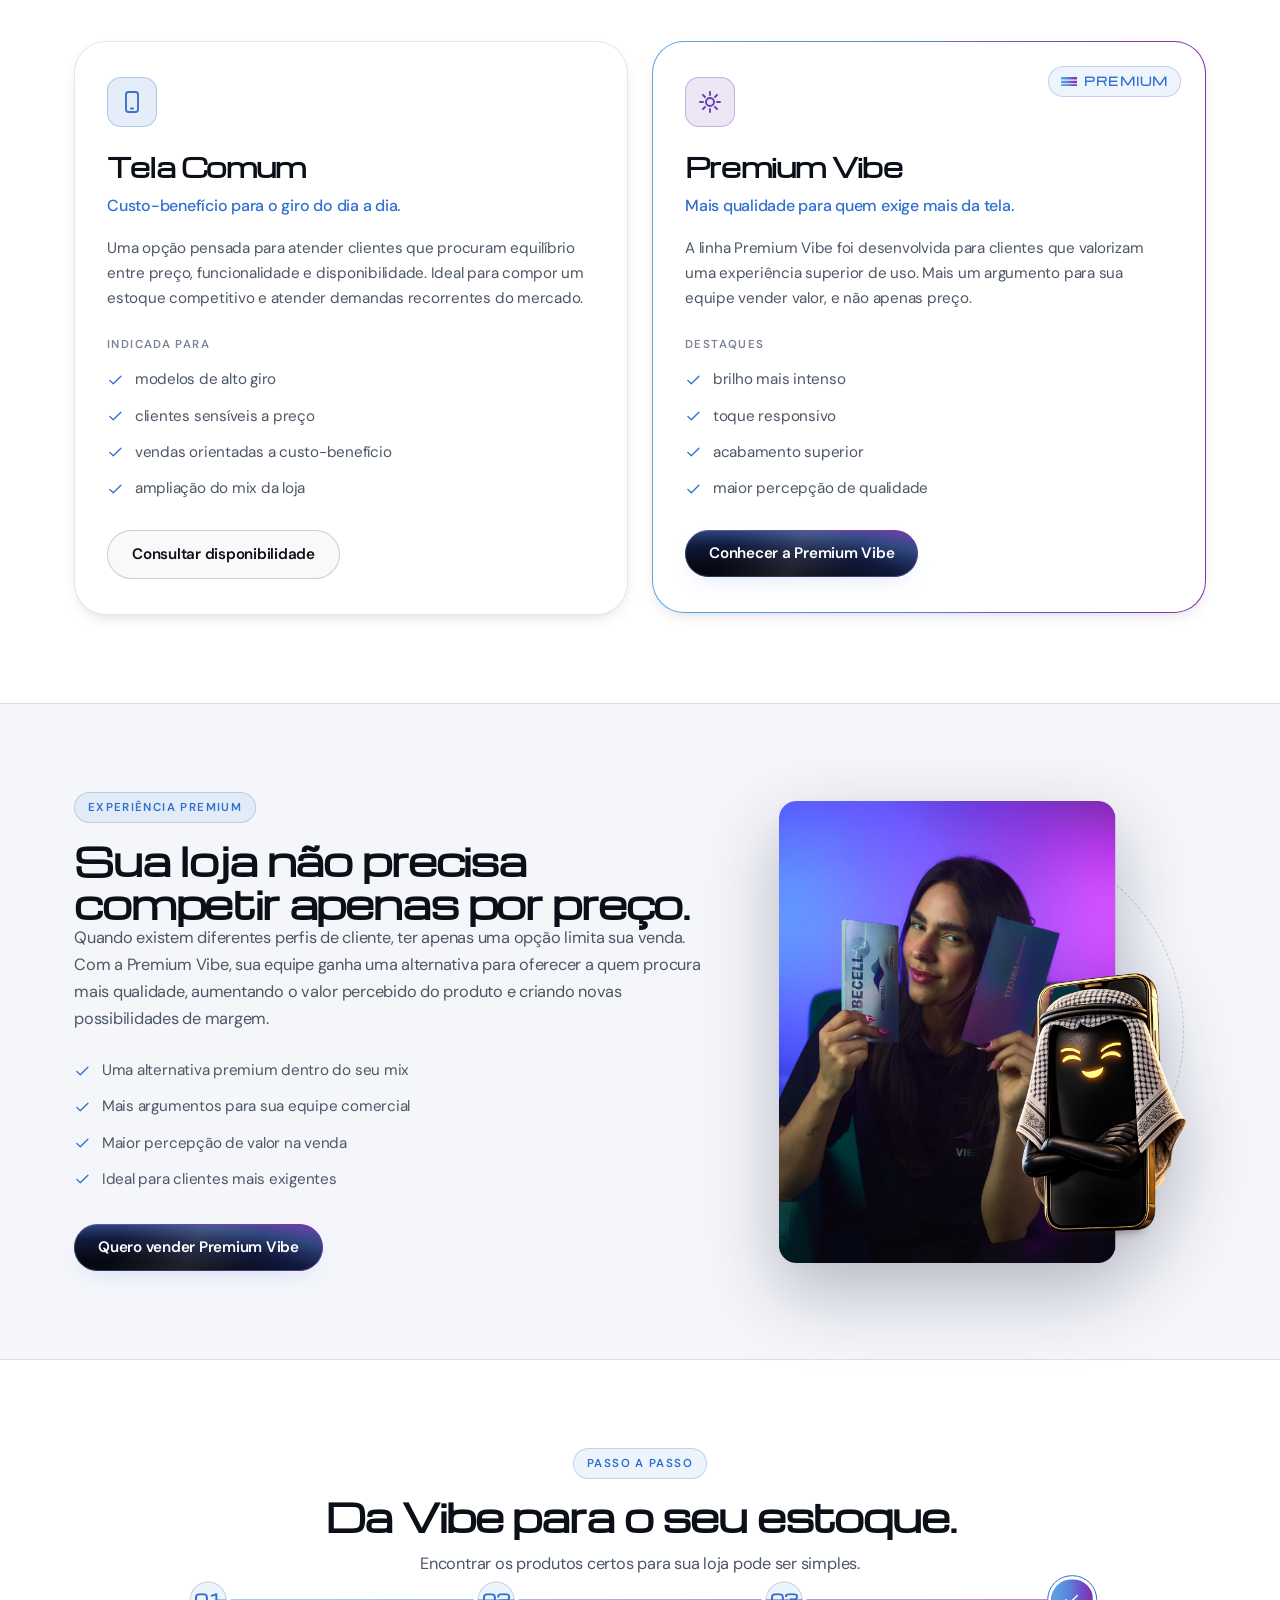
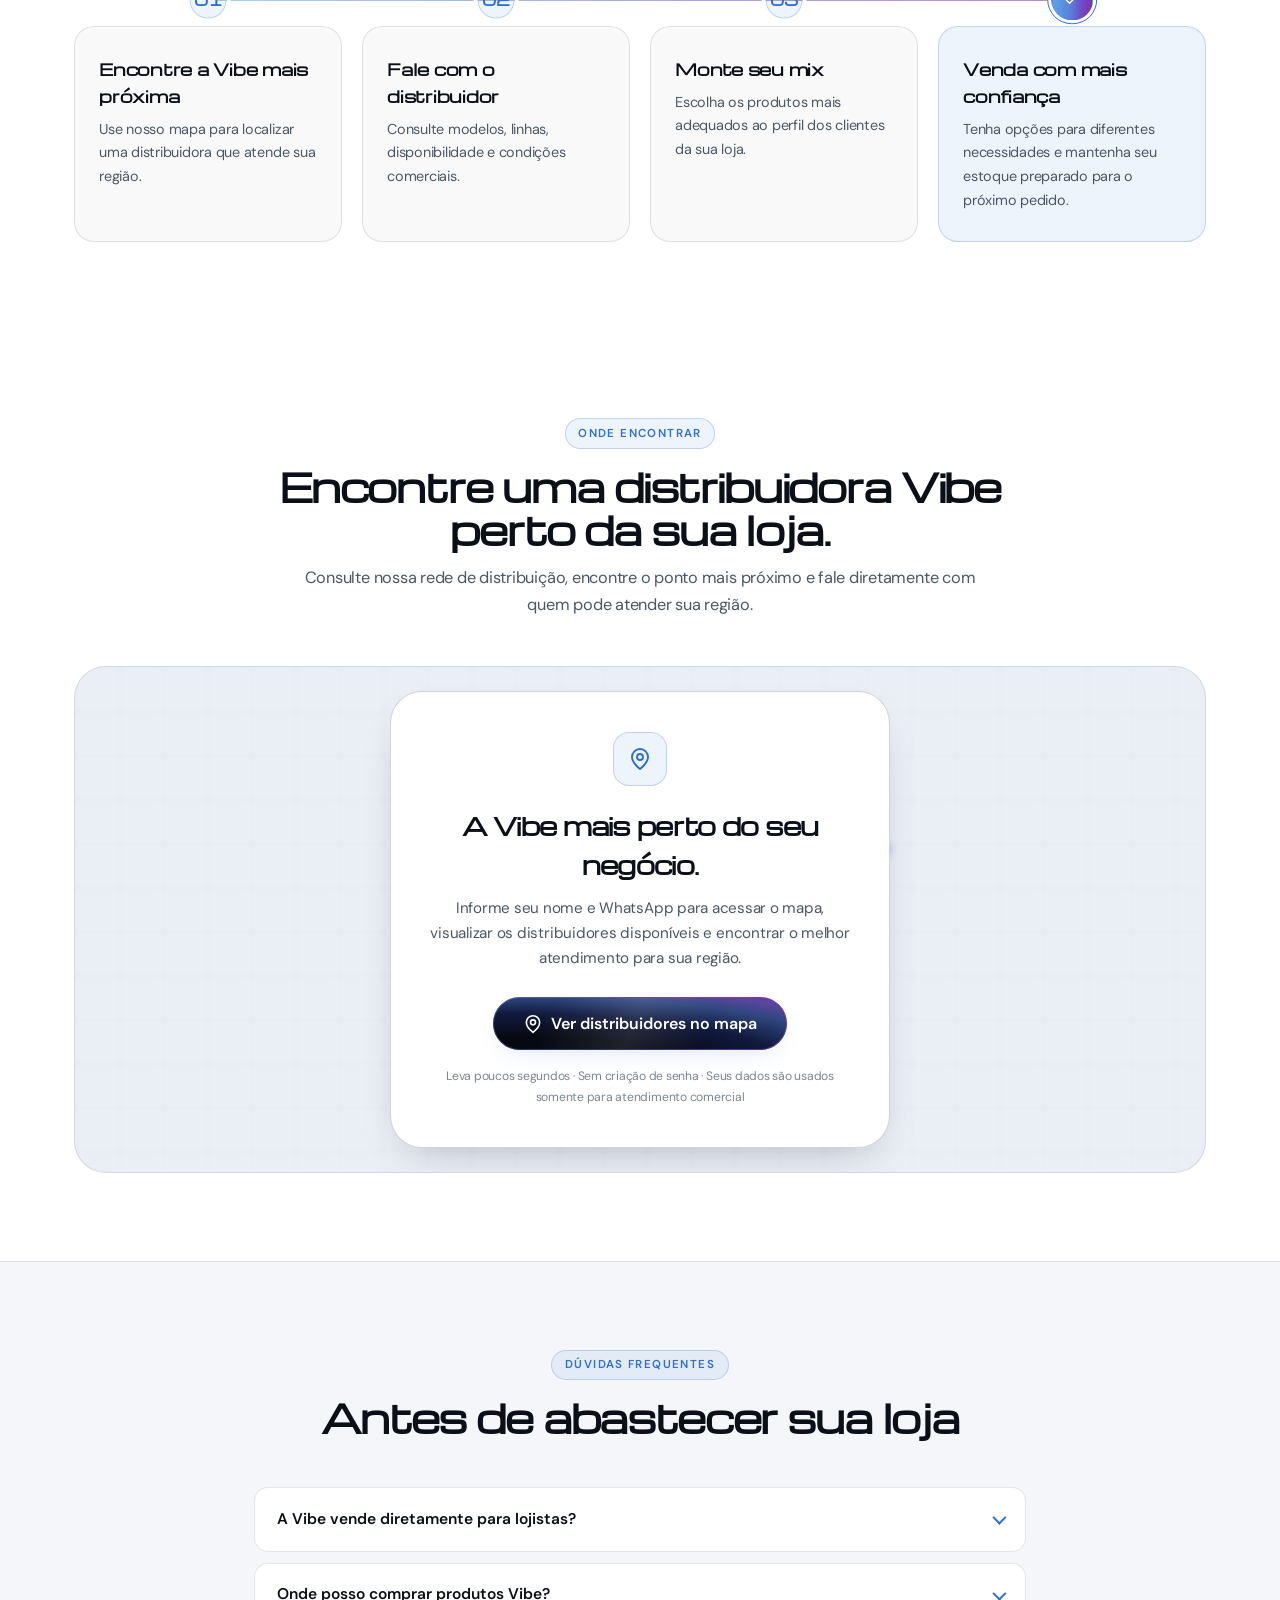
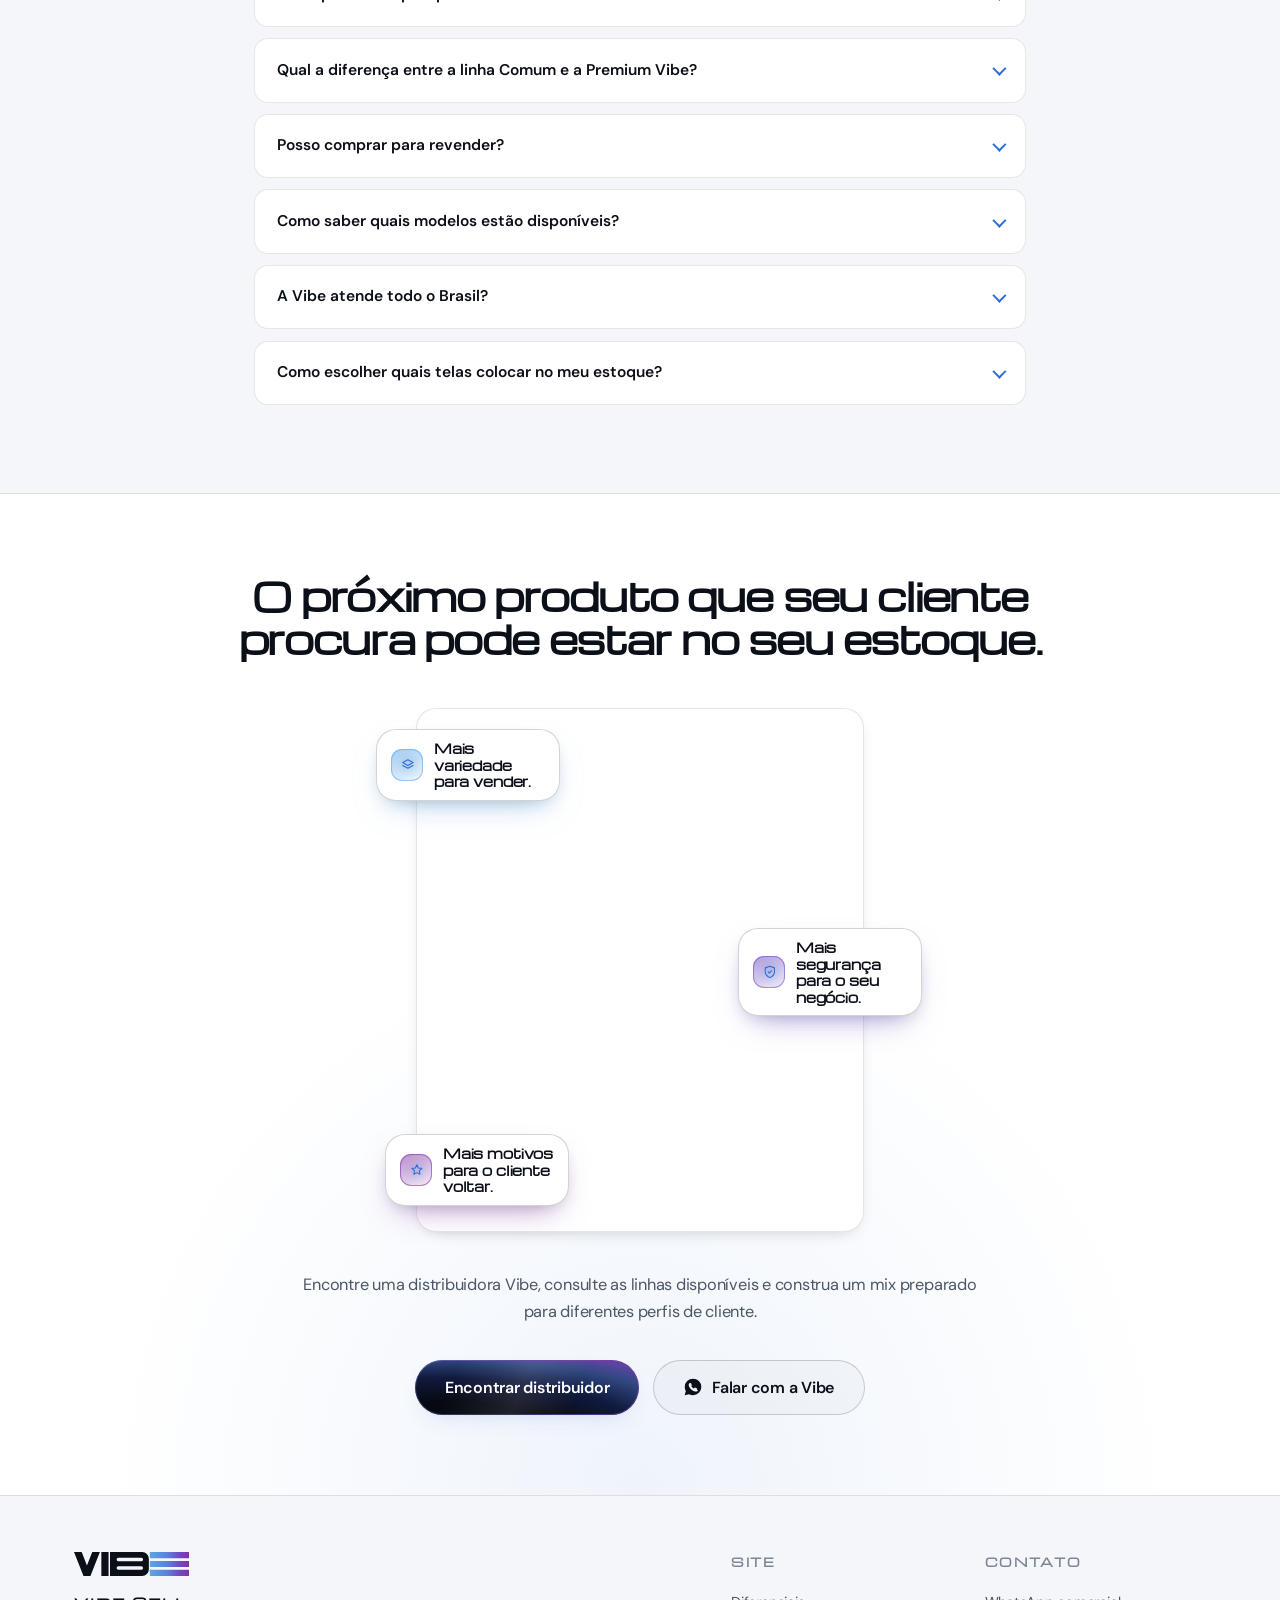
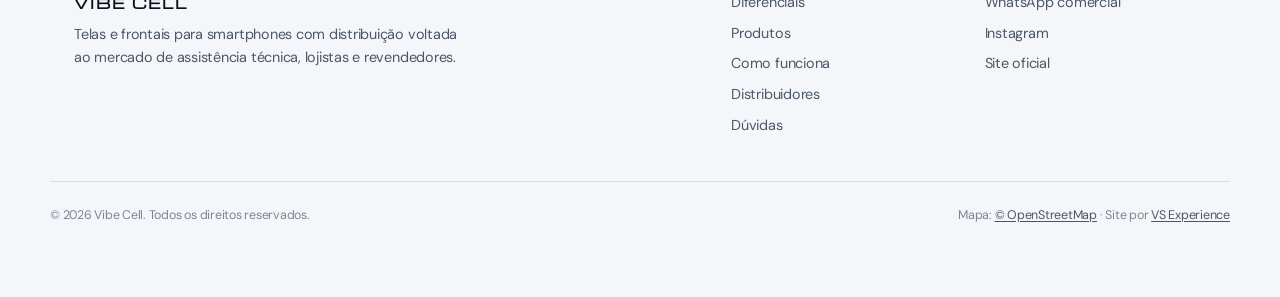
==== commit 9fa24300: "Vibe" ====
--- a/index.html
+++ b/index.html
@@ -182,7 +182,7 @@
   </section>
 
   <!-- ============ A SOLUÇÃO ============ -->
-  <section class="sec sec-alt" id="solucao">
+  <section class="sec sec-bento" id="solucao">
     <div class="wrap">
       <header class="sec-hd">
         <span class="kicker" data-c="beneficios.kicker"></span>
@@ -216,8 +216,10 @@
         <a href="#" class="btn btn-primary" data-wa-marca data-c="destaque.cta"></a>
       </div>
       <div class="prog-art">
-        <div class="prog-badge">
-          <svg viewBox="0 0 164 100" aria-hidden="true"><use href="#barras"/></svg>
+        <div class="prog-image-wrap">
+          <img class="prog-image" src="assets/img/premium-vibe.webp"
+               alt="Apresentadora Vibe exibindo as linhas de telas ao lado do mascote da marca"
+               width="1436" height="1580" loading="lazy">
         </div>
         <div class="prog-ring" aria-hidden="true"></div>
       </div>
@@ -318,11 +320,18 @@
   </section>
 
   <!-- ============ CTA FINAL ============ -->
-  <section class="cta-final">
+  <section class="cta-final" id="ctaFinal">
     <div class="wrap cta-in">
       <h2 class="h2" data-c="ctaFinal.titulo"></h2>
+      <div class="cta-frame-mid">
+        <div class="cta-frame-video-wrap">
+          <div class="cta-frame-video">
+            <video src="assets/video/vibevideo.mp4" muted loop playsinline autoplay preload="metadata"></video>
+          </div>
+          <ul class="cta-linhas" id="ctaLinhas"></ul>
+        </div>
+      </div>
       <p class="sub" data-c="ctaFinal.texto"></p>
-      <ul class="cta-linhas" id="ctaLinhas"></ul>
       <div class="hero-cta">
         <a href="#distribuidores" class="btn btn-primary btn-lg" data-c="ctaFinal.botao"></a>
         <a href="#" class="btn btn-ghost btn-lg" data-wa-marca>
--- a/assets/css/style.css
+++ b/assets/css/style.css
@@ -117,7 +117,7 @@
 
 /* ================= 2. RESET ================= */
 *,*::before,*::after{box-sizing:border-box;margin:0;padding:0}
-html{scroll-behavior:smooth;scroll-padding-top:calc(var(--hdr-h) + 16px);-webkit-text-size-adjust:100%}
+html{scroll-behavior:smooth;scroll-padding-top:calc(var(--hdr-h) + 16px);-webkit-text-size-adjust:100%;overflow-x:clip}
 body{
   font-family:var(--ff-txt);
   letter-spacing:-.015em;
@@ -282,9 +282,39 @@
 .btn-sm{padding:.6rem 1.05rem;font-size:.85rem}
 .btn-full{width:100%}
 
-/* Revelação ao rolar */
-[data-reveal]{opacity:0;transform:translateY(22px);transition:opacity .7s var(--ease),transform .7s var(--ease)}
-[data-reveal].vis{opacity:1;transform:none}
+/* Revelação ao rolar — cada família de elemento recebe uma trajetória própria.
+   O atraso é calculado por grupo no JS, evitando sequências repetitivas. */
+[data-reveal]{
+  --reveal-x:0px;--reveal-y:28px;--reveal-scale:.975;--reveal-rotate:0deg;--reveal-blur:5px;
+  opacity:0;
+  transform:translate3d(var(--reveal-x),var(--reveal-y),0) scale(var(--reveal-scale)) rotate(var(--reveal-rotate));
+  filter:blur(var(--reveal-blur));
+  transition:
+    opacity .72s var(--ease) var(--reveal-delay,0ms),
+    transform .9s cubic-bezier(.16,1,.3,1) var(--reveal-delay,0ms),
+    filter .72s var(--ease) var(--reveal-delay,0ms);
+}
+[data-reveal="hero"]{
+  --reveal-blur:0px;
+  transition:none;
+}
+[data-reveal="hero"].vis{
+  animation:heroReveal .78s cubic-bezier(.16,1,.3,1) var(--reveal-delay,0ms) both;
+}
+@keyframes heroReveal{
+  from{opacity:0;transform:translate3d(0,22px,0) scale(.99)}
+  to{opacity:1;transform:translate3d(0,0,0) scale(1)}
+}
+[data-reveal="heading"]{--reveal-y:24px;--reveal-scale:.985;--reveal-blur:4px}
+[data-reveal="card"]{
+  --reveal-x:var(--reveal-offset,18px);--reveal-y:30px;
+  --reveal-scale:.955;--reveal-rotate:var(--reveal-tilt,.55deg);--reveal-blur:4px;
+}
+[data-reveal="left"]{--reveal-x:-42px;--reveal-y:10px;--reveal-scale:.98;--reveal-blur:5px}
+[data-reveal="right"]{--reveal-x:42px;--reveal-y:10px;--reveal-scale:.97;--reveal-blur:5px}
+[data-reveal="slide"]{--reveal-x:24px;--reveal-y:0px;--reveal-scale:.99;--reveal-blur:3px}
+[data-reveal="zoom"]{--reveal-y:18px;--reveal-scale:.92;--reveal-blur:6px}
+[data-reveal].vis{opacity:1;transform:translate3d(0,0,0) scale(1) rotate(0);filter:blur(0)}
 
 /* Transição ao trocar de visão */
 .swap{animation:swapIn .45s var(--ease)}
@@ -293,7 +323,7 @@
 @media (prefers-reduced-motion:reduce){
   *,*::before,*::after{animation-duration:.001ms !important;transition-duration:.001ms !important}
   html{scroll-behavior:auto}
-  [data-reveal]{opacity:1;transform:none}
+  [data-reveal]{opacity:1;transform:none;filter:none}
 }
 
 /* ================= 4. HEADER + MARCA + PÍLULA ================= */
@@ -561,6 +591,20 @@
 .sec-hd{text-align:center;margin-bottom:3rem}
 .sec-hd .h2{margin-bottom:.85rem;max-width:22ch;margin-inline:auto}
 
+/* Faixa "bento" dos benefícios — acompanha o tema da pílula como o resto
+   do site: fundo branco no Lojista (claro), escuro no Técnico (escuro). */
+.sec-bento{
+  position:relative;overflow:hidden;
+  background:var(--bg);border-block:1px solid var(--border);
+}
+.sec-bento::before{
+  content:"";position:absolute;inset:0;z-index:0;pointer-events:none;
+  background:
+    radial-gradient(560px circle at 8% -5%,rgba(91,128,217,.24),transparent 60%),
+    radial-gradient(520px circle at 96% 105%,rgba(131,48,168,.22),transparent 60%);
+}
+.sec-bento .wrap{position:relative;z-index:1}
+
 /* Dores */
 .dores-grid{display:grid;grid-template-columns:repeat(auto-fit,minmax(240px,1fr));gap:1.1rem}
 .dor{
@@ -573,12 +617,15 @@
 .dor h3{font-family:var(--ff-tit);font-size:1.02rem;font-weight:700;margin-bottom:.5rem;letter-spacing:-.015em}
 .dor p{font-size:.92rem;color:var(--text-2)}
 
-/* Benefícios */
-.cards{display:grid;grid-template-columns:repeat(auto-fit,minmax(280px,1fr));gap:1.1rem}
+/* Benefícios — grade "bento": tamanhos variados + uma mini-animação
+   diferente por posição (ver BENEF_MOCKUPS em app.js). Empilha em 1
+   coluna no celular, 2 no tablet, e o recorte bento completo no desktop. */
+.cards{display:grid;grid-template-columns:1fr;gap:1.1rem}
 .card{
-  position:relative;padding:1.9rem 1.6rem;border-radius:var(--r-lg);
+  position:relative;padding:1.35rem;border-radius:var(--r-lg);
   background:var(--panel);border:1px solid var(--border);overflow:hidden;
   box-shadow:var(--shadow-sm);
+  display:flex;flex-direction:column;min-height:15rem;
   transition:border-color .3s,transform .3s var(--ease);
 }
 .card::after{
@@ -588,22 +635,142 @@
 }
 .card:hover{border-color:var(--acc-glow);transform:translateY(-4px)}
 .card:hover::after{opacity:1}
-.card-ico{
-  width:44px;height:44px;display:grid;place-items:center;border-radius:12px;
-  color:var(--acc);
-  background:color-mix(in srgb, currentColor 13%, transparent);
-  border:1px solid color-mix(in srgb, currentColor 32%, transparent);
-  margin-bottom:1.1rem;
-}
-/* A rampa da marca distribuída pela grade: do ciano ao violeta */
-.cards .card:nth-child(1) .card-ico{color:var(--r1)}
-.cards .card:nth-child(2) .card-ico{color:var(--r2)}
-.cards .card:nth-child(3) .card-ico{color:var(--r3)}
-.cards .card:nth-child(4) .card-ico{color:var(--r4)}
-.cards .card:nth-child(5) .card-ico{color:var(--r5)}
-.cards .card:nth-child(6) .card-ico{color:var(--r6)}
-.card h3{font-family:var(--ff-tit);font-size:1.06rem;font-weight:700;margin-bottom:.55rem;letter-spacing:-.015em}
-.card p{font-size:.92rem;color:var(--text-2)}
+.card h3{font-family:var(--ff-tit);font-size:1.04rem;font-weight:700;margin-bottom:.4rem;letter-spacing:-.015em;position:relative;flex:none}
+.card p{font-size:.85rem;line-height:1.45;color:var(--text-2);position:relative;flex:none}
+
+@media (min-width:760px){ .cards{grid-template-columns:repeat(2,1fr)} }
+@media (min-width:1024px){
+  .cards{grid-template-columns:repeat(6,1fr);grid-auto-rows:11.5rem}
+  .card{min-height:0}
+  .card .mock{min-height:0}
+  .cards .card:nth-child(1){grid-column:span 2;grid-row:span 2}
+  .cards .card:nth-child(2){grid-column:span 2}
+  .cards .card:nth-child(3){grid-column:span 2;grid-row:span 2}
+  .cards .card:nth-child(4){grid-column:span 2}
+  .cards .card:nth-child(5){grid-column:span 3;grid-row:span 2}
+  .cards .card:nth-child(6){grid-column:span 3;grid-row:span 2}
+
+  /* Nos cards altos, o mockup deixa de consumir todo o espaço livre. O bloco
+     visual e o texto passam a funcionar como uma composição centralizada. */
+  .cards .card:nth-child(1),
+  .cards .card:nth-child(3),
+  .cards .card:nth-child(5){justify-content:center;padding:1.6rem}
+  .cards .card:nth-child(1) .mock{flex:0 0 8rem;height:8rem;margin-bottom:.9rem}
+  .cards .card:nth-child(3) .mock{flex:0 0 6rem;height:6rem;margin-bottom:.9rem}
+  .cards .card:nth-child(5) .mock{flex:0 0 7rem;height:7rem;margin-bottom:1rem}
+}
+
+/* -------- mockups animados -------- */
+.mock{position:relative;flex:1;display:grid;place-items:center;min-height:5rem;margin-bottom:.75rem}
+
+@keyframes mockPing{0%{transform:scale(1);opacity:.65}100%{transform:scale(2.5);opacity:0}}
+
+.mock-ping .mock-core,.mock-radar .mock-core{border-radius:50%;padding:.55rem}
+.mock-ping .mock-core{width:2.5rem;height:2.5rem;background:var(--acc);color:#06070c}
+.mock-ping .mock-ring{
+  position:absolute;width:2.5rem;height:2.5rem;border-radius:50%;
+  border:1.5px solid var(--acc);animation:mockPing 2.6s ease-out infinite;
+}
+.mock-ping .mock-ring:nth-child(2){animation-delay:.65s}
+.mock-ping .mock-ring:nth-child(3){animation-delay:1.3s}
+
+.mock-tiers{display:flex;flex-direction:column;justify-content:center;gap:.5rem;width:75%}
+.mock-tiers span{height:.5rem;border-radius:100px;background:var(--surface-2);position:relative;overflow:hidden}
+.mock-tiers span:nth-child(1){width:55%}
+.mock-tiers span:nth-child(2){width:80%}
+.mock-tiers span:nth-child(3){width:100%}
+.mock-tiers span::after{
+  content:"";position:absolute;inset:0;border-radius:inherit;
+  background:linear-gradient(90deg,var(--c-ciano),var(--c-azul),var(--c-roxo));
+  transform:scaleX(0);transform-origin:left;animation:mockTier 3.6s ease-in-out infinite;
+}
+.mock-tiers span:nth-child(1)::after{animation-delay:0s}
+.mock-tiers span:nth-child(2)::after{animation-delay:.35s}
+.mock-tiers span:nth-child(3)::after{animation-delay:.7s}
+@keyframes mockTier{0%,12%{transform:scaleX(0)}35%,75%{transform:scaleX(1)}96%,100%{transform:scaleX(0)}}
+
+.mock-shields{
+  position:relative;display:block;width:10rem;height:6rem;margin-inline:auto;
+  isolation:isolate;
+}
+.mock-shields::before,
+.mock-shields::after{
+  content:"";position:absolute;left:50%;top:50%;border-radius:50%;pointer-events:none;
+  translate:-50% -50%;border:1px solid color-mix(in srgb,var(--acc) 24%,transparent);
+}
+.mock-shields::before{width:5.7rem;height:5.7rem;animation:shieldHalo 3.2s ease-out infinite}
+.mock-shields::after{width:4.45rem;height:4.45rem;opacity:.55}
+.mock-shield{
+  position:absolute;z-index:2;display:block;padding:.55rem;border-radius:.9rem;
+  background:var(--panel);color:var(--acc);border:1px solid var(--border);
+  box-shadow:0 10px 24px -14px var(--acc),inset 0 0 0 1px var(--surface-2);
+}
+.mock-shield:nth-child(2){
+  z-index:3;left:50%;top:50%;width:4rem;height:4rem;padding:.95rem;
+  translate:-50% -50%;background:var(--acc-soft);border-color:color-mix(in srgb,var(--acc) 38%,var(--border));
+  animation:shieldCore 3.2s ease-in-out infinite;
+}
+.mock-shield:nth-child(1),.mock-shield:nth-child(3){
+  width:2.35rem;height:2.35rem;color:var(--muted);background:var(--surface-2);
+}
+.mock-shield:nth-child(1){left:.25rem;top:.3rem;animation:shieldSatelliteLeft 4.2s ease-in-out infinite}
+.mock-shield:nth-child(3){right:.25rem;bottom:.3rem;animation:shieldSatelliteRight 4.2s ease-in-out -.9s infinite}
+@keyframes shieldCore{
+  0%,100%{transform:translateY(0) scale(1);box-shadow:0 12px 28px -14px var(--acc)}
+  50%{transform:translateY(-4px) scale(1.055);box-shadow:0 18px 34px -12px var(--acc)}
+}
+@keyframes shieldSatelliteLeft{
+  0%,100%{transform:translate(0,7px) rotate(-10deg);color:var(--muted)}
+  50%{transform:translate(14px,-5px) rotate(5deg);color:var(--acc)}
+}
+@keyframes shieldSatelliteRight{
+  0%,100%{transform:translate(0,-6px) rotate(10deg);color:var(--muted)}
+  50%{transform:translate(-14px,5px) rotate(-5deg);color:var(--acc)}
+}
+@keyframes shieldHalo{
+  0%{opacity:.65;transform:scale(.78)}
+  75%,100%{opacity:0;transform:scale(1.28)}
+}
+
+.mock-swatches{display:grid;grid-template-columns:repeat(3,1fr);grid-template-rows:repeat(2,1fr);place-items:stretch;gap:.4rem;width:5.6rem;height:3.4rem}
+.mock-swatches span{border-radius:.35rem;background:var(--border-2);animation:mockSwatch 4.8s ease-in-out infinite}
+.mock-swatches span:nth-child(1){animation-delay:0s}
+.mock-swatches span:nth-child(2){animation-delay:.25s}
+.mock-swatches span:nth-child(3){animation-delay:.5s}
+.mock-swatches span:nth-child(4){animation-delay:.75s}
+.mock-swatches span:nth-child(5){animation-delay:1s}
+.mock-swatches span:nth-child(6){animation-delay:1.25s}
+@keyframes mockSwatch{0%,10%,100%{background:var(--border-2);transform:scale(1)}5%{background:var(--acc);transform:scale(1.15)}}
+
+.mock-bubble{
+  position:relative;display:inline-flex;align-items:center;gap:.55rem;
+  padding:.75rem 1.05rem;border-radius:1.1rem 1.1rem 1.1rem .3rem;
+  background:var(--surface-2);border:1px solid var(--border-2);
+}
+.mock-chat-ico{width:1.25em;height:1.25em;color:var(--acc)}
+.mock-dots{display:flex;gap:.28rem}
+.mock-dots i{width:.4rem;height:.4rem;border-radius:50%;background:var(--acc);display:block;animation:mockDot 1.2s ease-in-out infinite}
+.mock-dots i:nth-child(2){animation-delay:.18s}
+.mock-dots i:nth-child(3){animation-delay:.36s}
+@keyframes mockDot{0%,60%,100%{opacity:.25;transform:translateY(0)}30%{opacity:1;transform:translateY(-3px)}}
+
+.mock-radar .mock-core{width:2.1rem;height:2.1rem;background:#fff;color:#06070c}
+.mock-radar .mock-ring{
+  position:absolute;width:2.1rem;height:2.1rem;border-radius:50%;
+  border:1.5px solid rgba(255,255,255,.85);animation:mockPing 2.6s ease-out infinite;
+}
+.mock-radar .mock-ring:nth-child(2){animation-delay:.9s}
+
+/* card com foto (posição 6): imagem real + véu escuro para o texto */
+.card-photo{
+  background-image:linear-gradient(180deg,rgba(6,7,12,.1) 0%,rgba(6,7,12,.4) 55%,rgba(6,7,12,.96) 100%),
+    url("../img/mix-mercado.png");
+  background-size:cover;background-position:center 38%;
+  border-color:rgba(255,255,255,.16);
+}
+.card-photo .mock{position:absolute;top:1rem;right:1rem;flex:none;margin:0;min-height:0;width:2.6rem;height:2.6rem}
+.card-photo h3{margin-top:auto;color:#fff}
+.card-photo p{color:rgba(255,255,255,.72)}
 
 /* ================= LINHAS DE PRODUTO ================= */
 .linhas{display:grid;grid-template-columns:repeat(2,1fr);gap:1.5rem;align-items:start}
@@ -654,15 +821,27 @@
 .prog-in{display:grid;grid-template-columns:1.2fr .8fr;gap:3rem;align-items:center}
 .prog-copy .sub{margin-inline:0}
 .prog-copy .tick-list{margin:1.6rem 0 2rem}
-.prog-art{position:relative;display:grid;place-items:center;min-height:280px}
-.prog-badge{
-  width:158px;height:158px;display:grid;place-items:center;border-radius:40px;
-  background:var(--chip);border:1px solid var(--border-2);
-  box-shadow:0 24px 60px -20px var(--acc-glow);
-}
-.prog-badge svg{width:56%;filter:drop-shadow(0 4px 18px rgba(131,48,168,.5))}
+.prog-art{position:relative;display:grid;place-items:center;min-height:430px;isolation:isolate}
+.prog-image-wrap{
+  position:relative;z-index:2;width:min(420px,100%);
+  animation:premiumFloat 6.5s ease-in-out infinite;
+}
+.prog-image-wrap::before{
+  content:"";position:absolute;z-index:-1;inset:12% 2% 4%;border-radius:42%;
+  background:radial-gradient(circle,var(--acc-glow),transparent 68%);
+  filter:blur(28px);opacity:.72;
+}
+.prog-image{
+  display:block;width:100%;height:auto;
+  filter:drop-shadow(0 28px 36px rgba(23,19,55,.28));
+}
+html[data-tema="escuro"] .prog-image{filter:drop-shadow(0 30px 44px rgba(0,0,0,.62))}
+@keyframes premiumFloat{
+  0%,100%{transform:translateY(0) rotate(-.35deg)}
+  50%{transform:translateY(-10px) rotate(.35deg)}
+}
 .prog-ring{
-  position:absolute;width:250px;height:250px;border-radius:50%;
+  position:absolute;z-index:0;width:390px;height:390px;border-radius:50%;
   border:1px dashed var(--border-2);animation:spin 30s linear infinite;
 }
 .prog-ring::before,.prog-ring::after{
@@ -672,16 +851,56 @@
 .prog-ring::after{bottom:-5px;left:50%;margin-left:-5px;opacity:.4}
 @keyframes spin{to{transform:rotate(360deg)}}
 
-/* ================= PASSOS ================= */
-.steps{display:grid;grid-template-columns:repeat(4,1fr);gap:1.25rem}
-.step{position:relative;padding:1.8rem 1.5rem;border-radius:var(--r-lg);background:var(--surface);border:1px solid var(--border)}
+/* ================= PASSOS — linha do tempo ================= */
+.steps{position:relative;display:grid;grid-template-columns:repeat(4,1fr);gap:1.25rem}
+.step{
+  position:relative;padding:1.8rem 1.5rem;border-radius:var(--r-lg);
+  background:var(--surface);border:1px solid var(--border);
+  transition:background .3s,border-color .3s;
+}
 .step-n{
-  display:inline-block;margin-bottom:.9rem;
-  font-family:var(--ff-tit);font-weight:900;font-size:1.5rem;letter-spacing:-.04em;
-  background:var(--grad);-webkit-background-clip:text;background-clip:text;color:transparent;
+  display:inline-flex;align-items:center;justify-content:center;
+  width:2.3rem;height:2.3rem;margin-bottom:1rem;border-radius:50%;
+  font-family:var(--ff-tit);font-weight:800;font-size:.92rem;
+  background:var(--acc-soft);border:1.5px solid var(--acc-glow);color:var(--acc);
 }
 .step h3{font-family:var(--ff-tit);font-size:1.02rem;font-weight:700;margin-bottom:.5rem;letter-spacing:-.015em}
 .step p{font-size:.9rem;color:var(--text-2)}
+
+/* último passo: a chegada — marcador cheio, ícone de check e brilho pulsante */
+.step-last{background:var(--acc-soft);border-color:var(--acc-glow)}
+.step-last .step-n{
+  position:relative;width:2.6rem;height:2.6rem;
+  background:var(--grad);border-color:transparent;color:#fff;
+}
+.step-last .step-n-ico{width:1.15em;height:1.15em}
+.step-last .step-n::after{
+  content:"";position:absolute;inset:-5px;border-radius:50%;
+  border:1.5px solid var(--acc);animation:stepPing 2.2s ease-out infinite;
+}
+@keyframes stepPing{0%{transform:scale(.85);opacity:.7}100%{transform:scale(1.55);opacity:0}}
+
+/* Desktop (grade de 4 colunas): os marcadores sobem para uma linha comum,
+   que se desenha da esquerda para a direita e acende cada nó ao alcançá-lo. */
+@media (min-width:1025px){
+  .steps{margin-top:1.7rem}
+  .steps::before{
+    content:"";position:absolute;top:-1.7rem;left:12.5%;right:12.5%;height:2px;
+    background:linear-gradient(90deg,var(--c-ciano),var(--c-azul),var(--c-roxo),var(--c-violeta));
+    opacity:.55;transform-origin:left center;transform:scaleX(0);
+  }
+  .steps.in-view::before{animation:stepsLine 1.3s cubic-bezier(.65,0,.35,1) forwards}
+  @keyframes stepsLine{to{transform:scaleX(1)}}
+
+  .step-last .step-n{position:absolute}
+  .step-n{
+    position:absolute;top:-1.7rem;left:50%;translate:-50% -50%;margin:0;
+    box-shadow:0 0 0 4px var(--bg);
+    opacity:0;scale:.4;
+    transition:opacity .4s var(--ease) var(--node-delay,0s),scale .4s cubic-bezier(.3,1.6,.4,1) var(--node-delay,0s);
+  }
+  .steps.in-view .step-n{opacity:1;scale:1}
+}
 
 /* ================= DEPOIMENTOS ================= */
 .depo-grid{display:grid;grid-template-columns:repeat(auto-fit,minmax(280px,1fr));gap:1.1rem}
@@ -842,17 +1061,57 @@
 /* ================= CTA FINAL ================= */
 .cta-final{position:relative;padding:5rem 0;text-align:center;overflow:hidden;background:var(--bg)}
 .cta-final::before{
-  content:"";position:absolute;inset:0;
+  content:"";position:absolute;inset:0;pointer-events:none;
   background:radial-gradient(ellipse 60% 80% at 50% 100%,var(--acc-soft),transparent 70%);
 }
 .cta-in{position:relative}
-.cta-in .h2{margin-bottom:.9rem;max-width:24ch;margin-inline:auto}
-.cta-linhas{
-  display:flex;flex-wrap:wrap;justify-content:center;gap:.6rem 1.5rem;margin-top:1.8rem;
-  font-family:var(--ff-tit);font-weight:700;font-size:1rem;letter-spacing:-.015em;
-}
-.cta-linhas li{display:flex;align-items:center;gap:.6rem}
-.cta-linhas li::before{content:"";width:14px;height:8px;border-radius:2px;background:var(--grad)}
+.cta-in .h2{margin-bottom:.9rem;max-width:26ch;margin-inline:auto}
+.cta-in .sub{margin-top:.5rem}
+
+/* vídeo emoldurado pelo título/subtítulo, com os 3 benefícios flutuando ao
+   redor em cards (mesma linguagem visual dos .art-float do hero) —
+   composição estática, sem nenhum efeito ligado ao scroll. */
+.cta-frame-mid{display:flex;justify-content:center;margin:3rem auto 2.5rem}
+.cta-frame-video-wrap{position:relative;width:min(84vw,24rem)}
+.cta-frame-video{
+  /* 716×838 = proporção real do arquivo (vibevideo.mp4) */
+  width:100%;aspect-ratio:716/838;overflow:hidden;
+  border-radius:var(--r-lg);border:1px solid var(--border);box-shadow:var(--shadow-sm);background:var(--panel);
+}
+.cta-frame-video video{width:100%;height:100%;object-fit:cover;display:block}
+
+.cta-linhas{list-style:none}
+.cta-float{
+  position:absolute;z-index:2;display:flex;align-items:center;gap:.65rem;
+  max-width:11.5rem;padding:.65rem .9rem;border-radius:var(--r-lg);
+  background:var(--panel);border:1px solid var(--border-2);
+  box-shadow:var(--shadow-sm),0 14px 32px -14px var(--float-glow,var(--acc-glow));
+  backdrop-filter:blur(8px);text-align:left;
+  font-family:var(--ff-tit);font-weight:700;font-size:.82rem;letter-spacing:-.01em;line-height:1.25;
+  animation:floatIn .75s var(--ease) both,flt 5.5s ease-in-out infinite;
+}
+.cta-float-ico{
+  flex:none;display:grid;place-items:center;width:2rem;height:2rem;border-radius:.7rem;
+  background:linear-gradient(155deg,var(--float-glow) 0%,transparent 120%);
+  box-shadow:inset 0 0 0 1px var(--float-glow);
+}
+.cta-float .ico{width:1.05em;height:1.05em;color:var(--acc);filter:drop-shadow(0 0 6px currentColor)}
+
+.cta-float-1{--float-glow:rgba(89,166,231,.55);top:4%;left:-9%;animation-delay:.15s,0s}
+.cta-float-2{--float-glow:rgba(111,74,196,.55);top:42%;right:-13%;animation-delay:.3s,-1.8s}
+.cta-float-3{--float-glow:rgba(131,48,168,.55);bottom:5%;left:-7%;animation-delay:.45s,-3.4s}
+
+@media (min-width:761px){
+  .cta-frame-video-wrap{width:28rem}
+}
+@media (max-width:620px){
+  .cta-frame-video-wrap{width:min(78vw,19rem)}
+  .cta-float{max-width:9.5rem;padding:.55rem .7rem;font-size:.76rem;gap:.5rem}
+  .cta-float-ico{width:1.7rem;height:1.7rem;border-radius:.6rem}
+  .cta-float-1{left:-4%}
+  .cta-float-2{right:-6%}
+  .cta-float-3{left:-2%}
+}
 
 /* ================= 9. RODAPÉ ================= */
 .rodape{background:var(--bg-2);border-top:1px solid var(--border);padding-top:3.5rem}
@@ -991,6 +1250,9 @@
   .art-float strong{font-size:.78rem;white-space:normal}
   .art-float small{font-size:.68rem;white-space:normal}
   .art-float-ico{width:2.1rem;height:2.1rem;border-radius:.7rem}
+  .prog-art{min-height:370px}
+  .prog-image-wrap{width:min(340px,100%)}
+  .prog-ring{width:300px;height:300px}
   .fab span{display:none}
   .fab{padding:1rem;border-radius:50%}
   .selos{gap:.85rem}
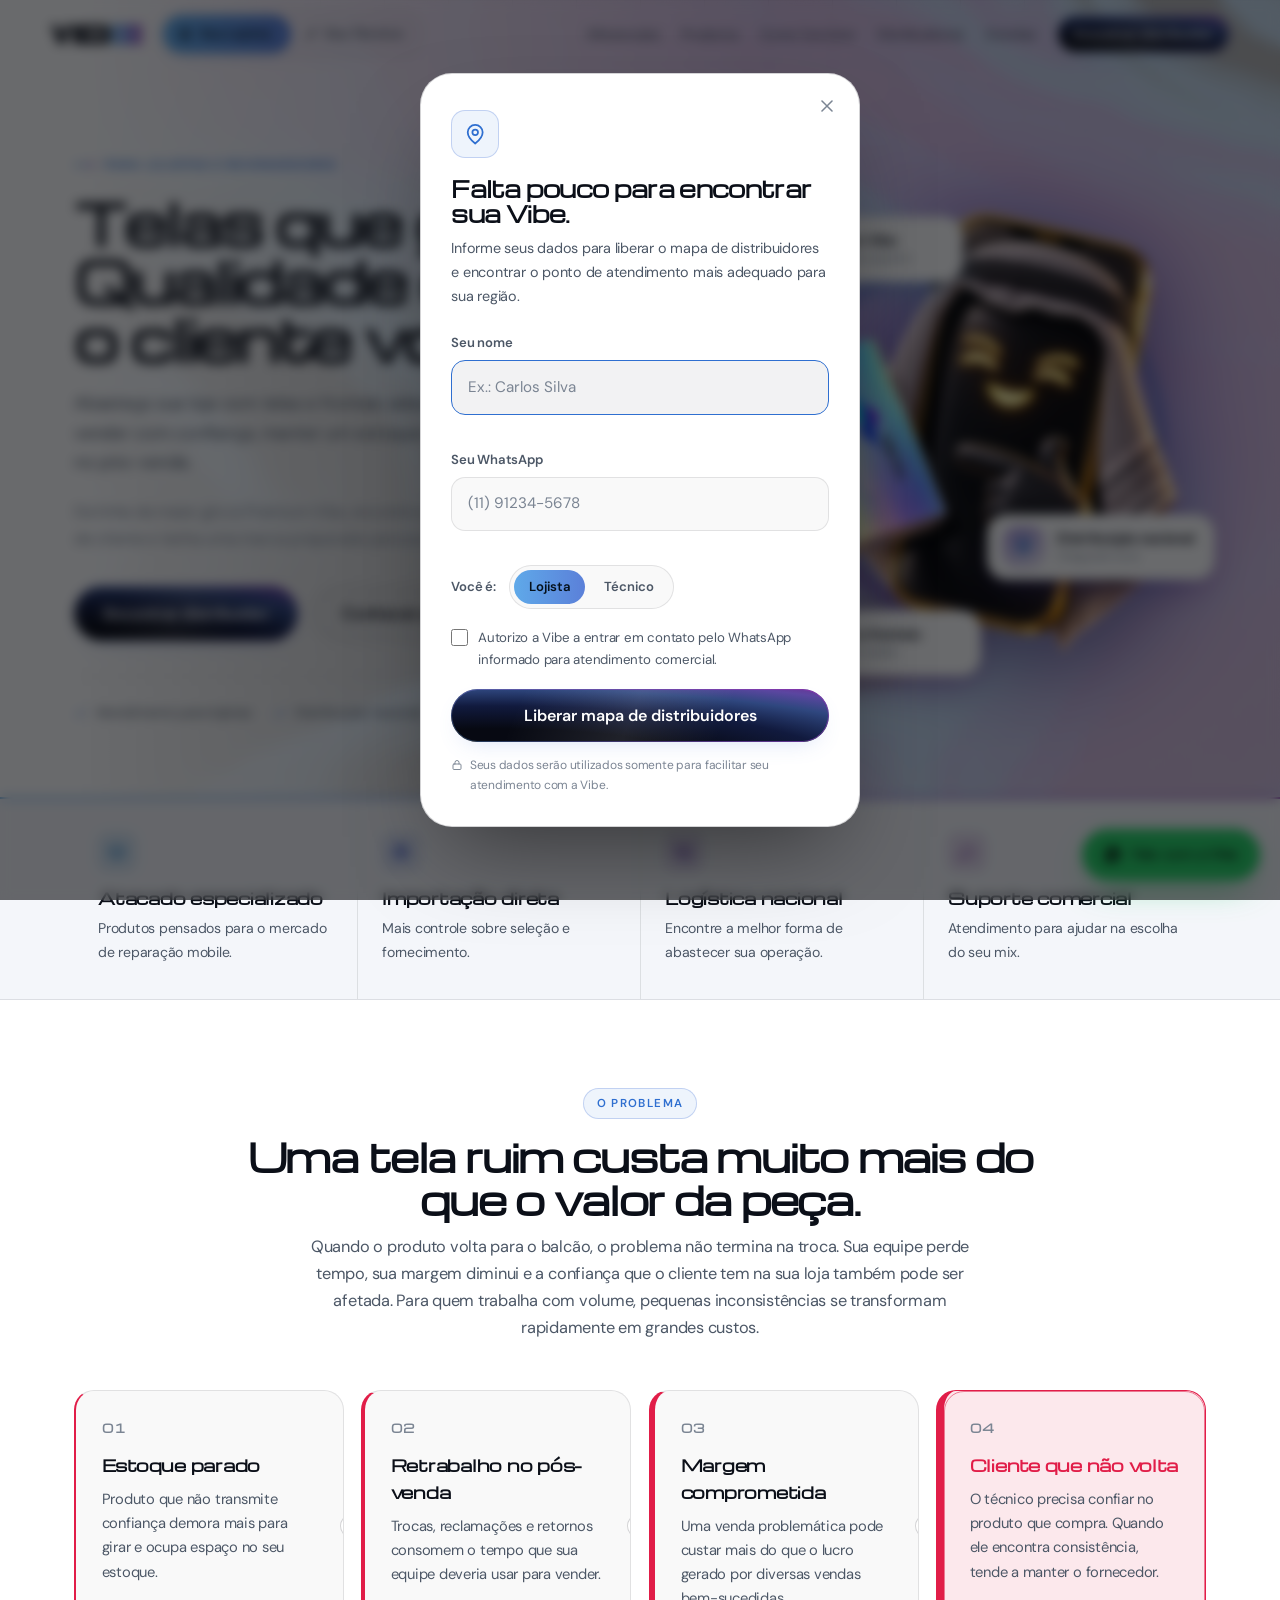
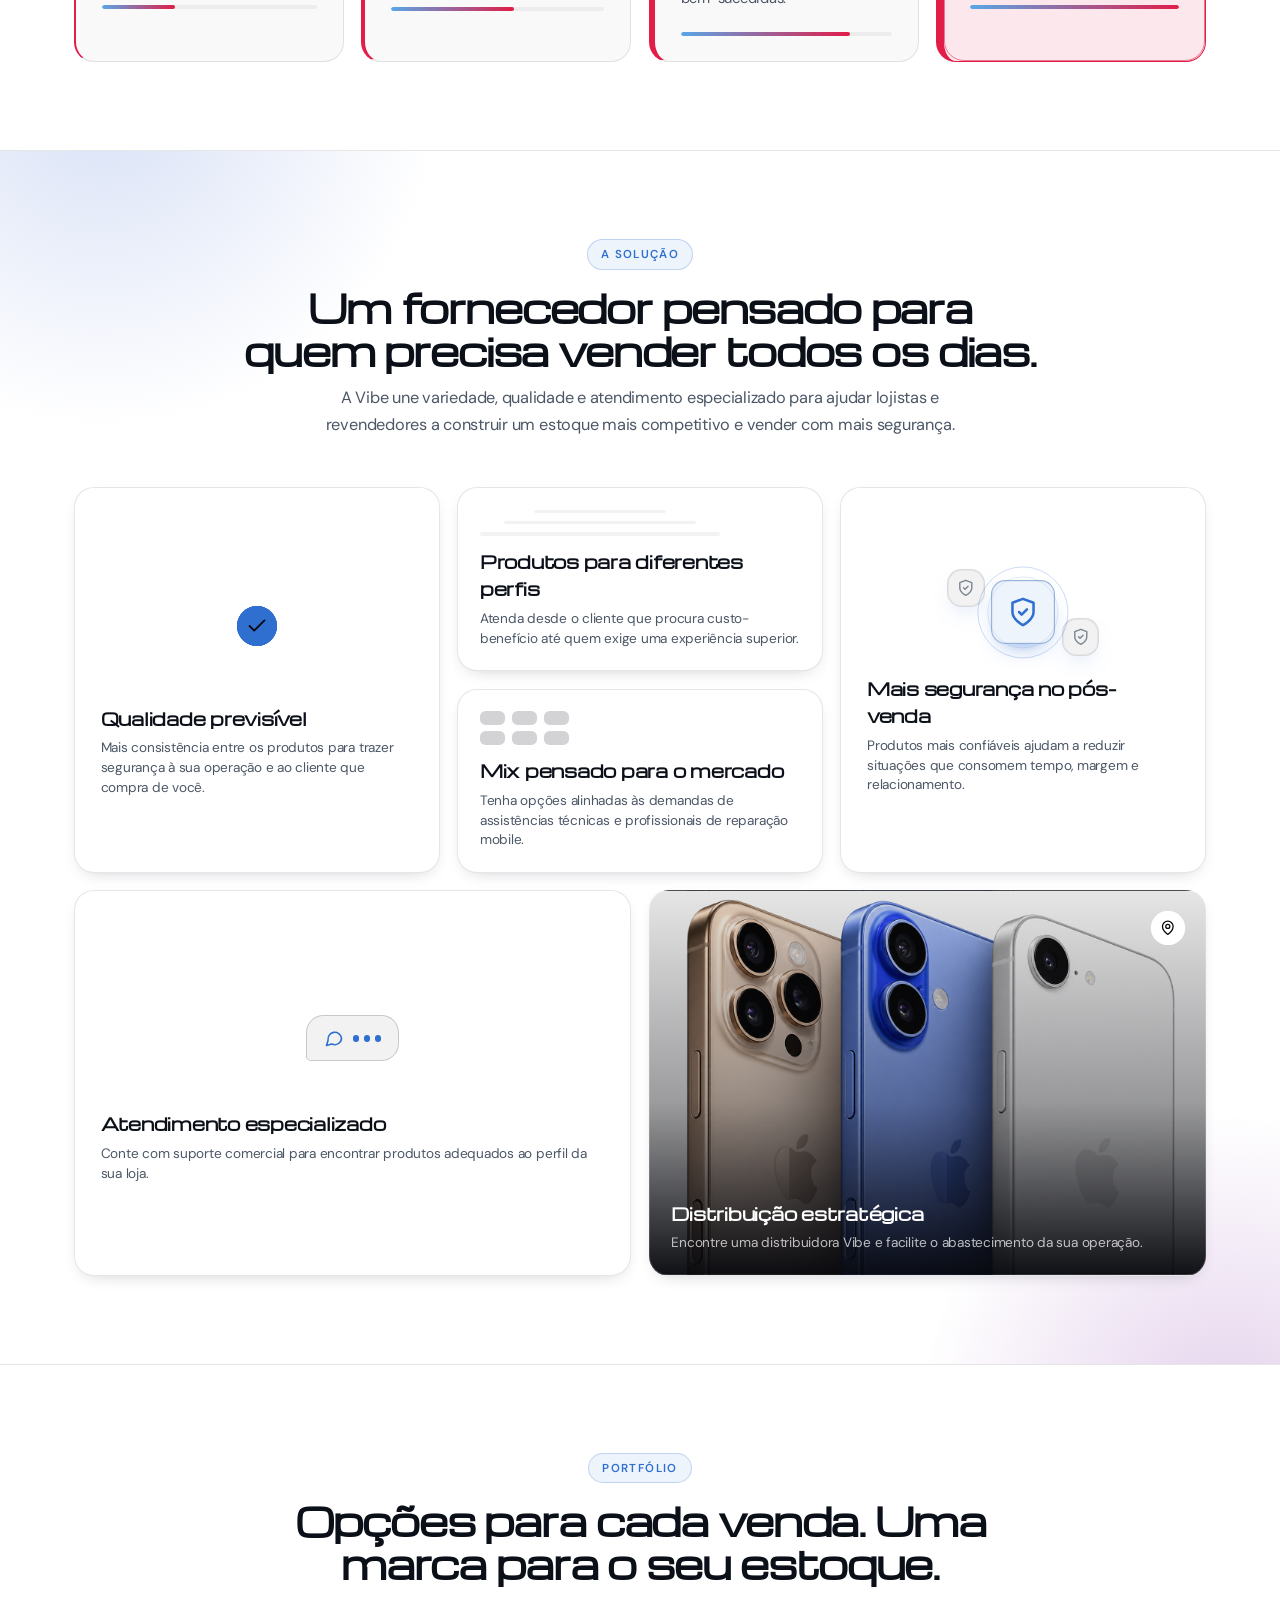
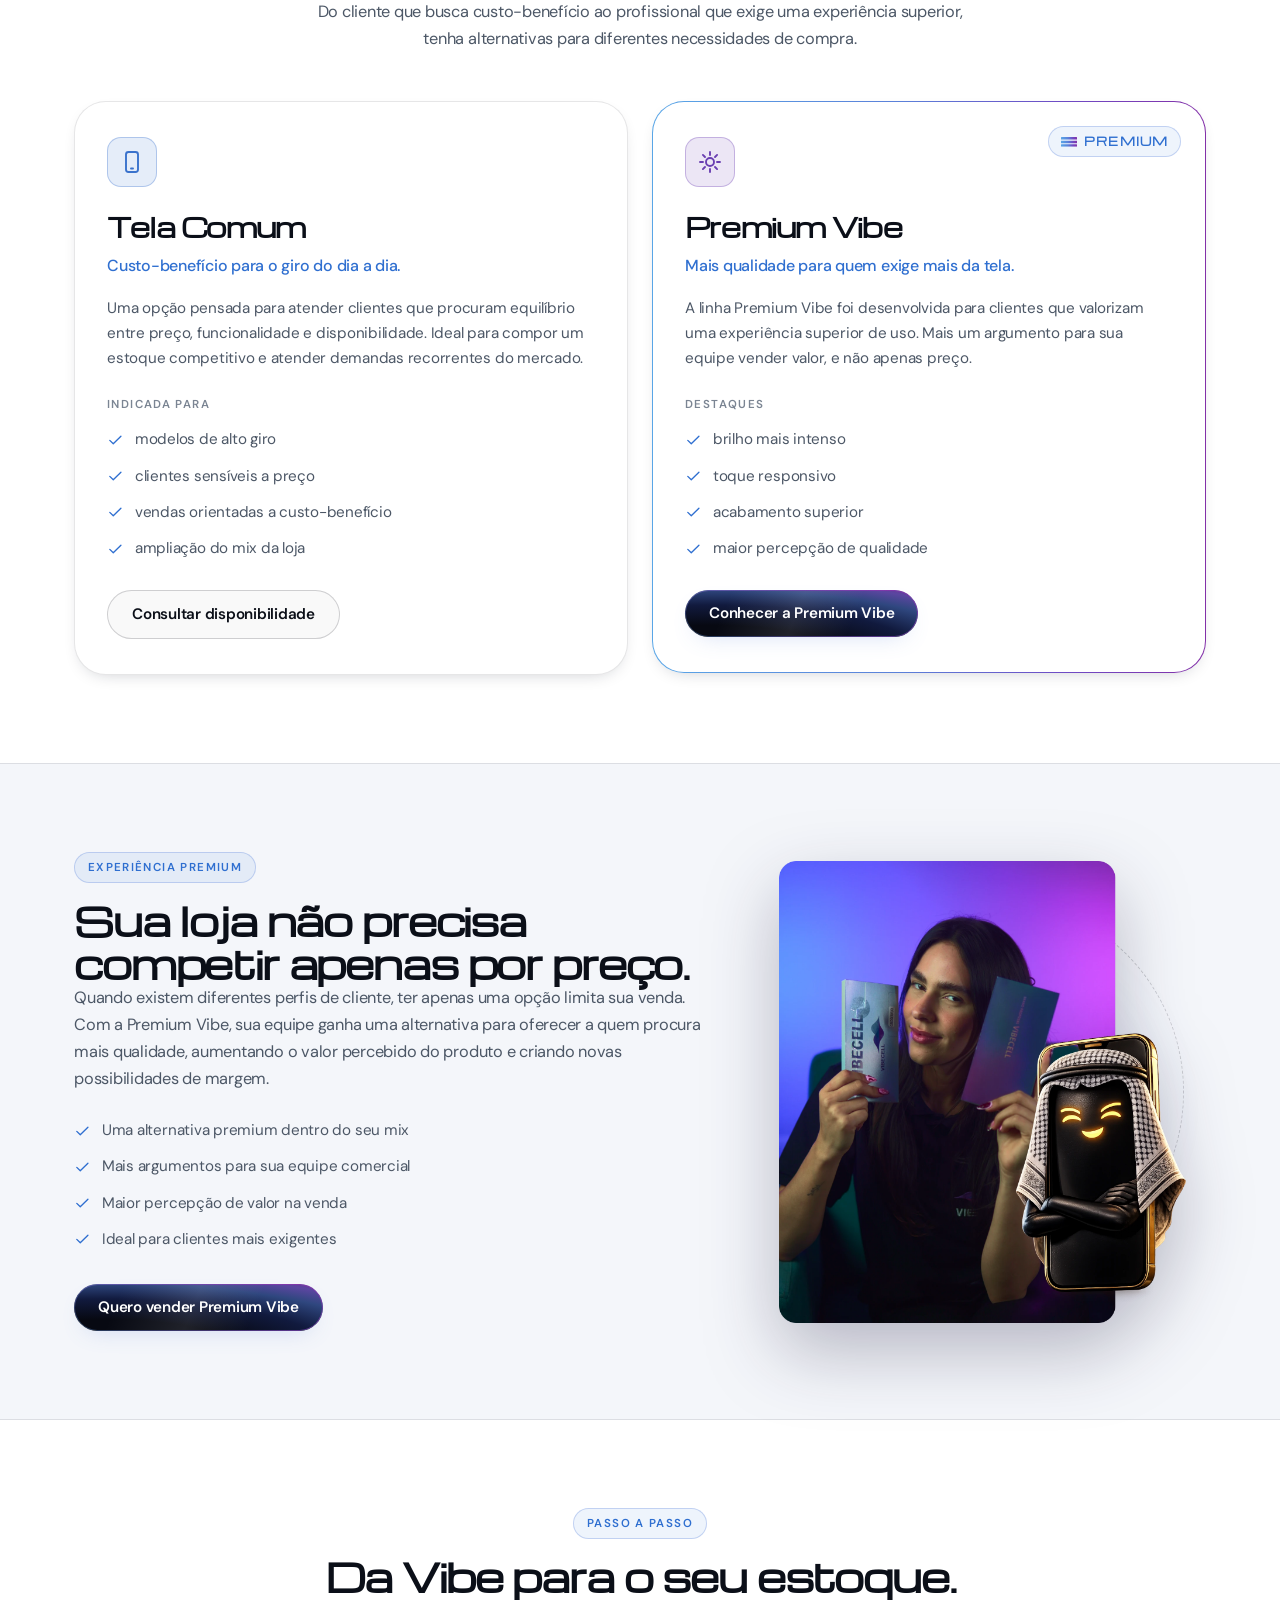
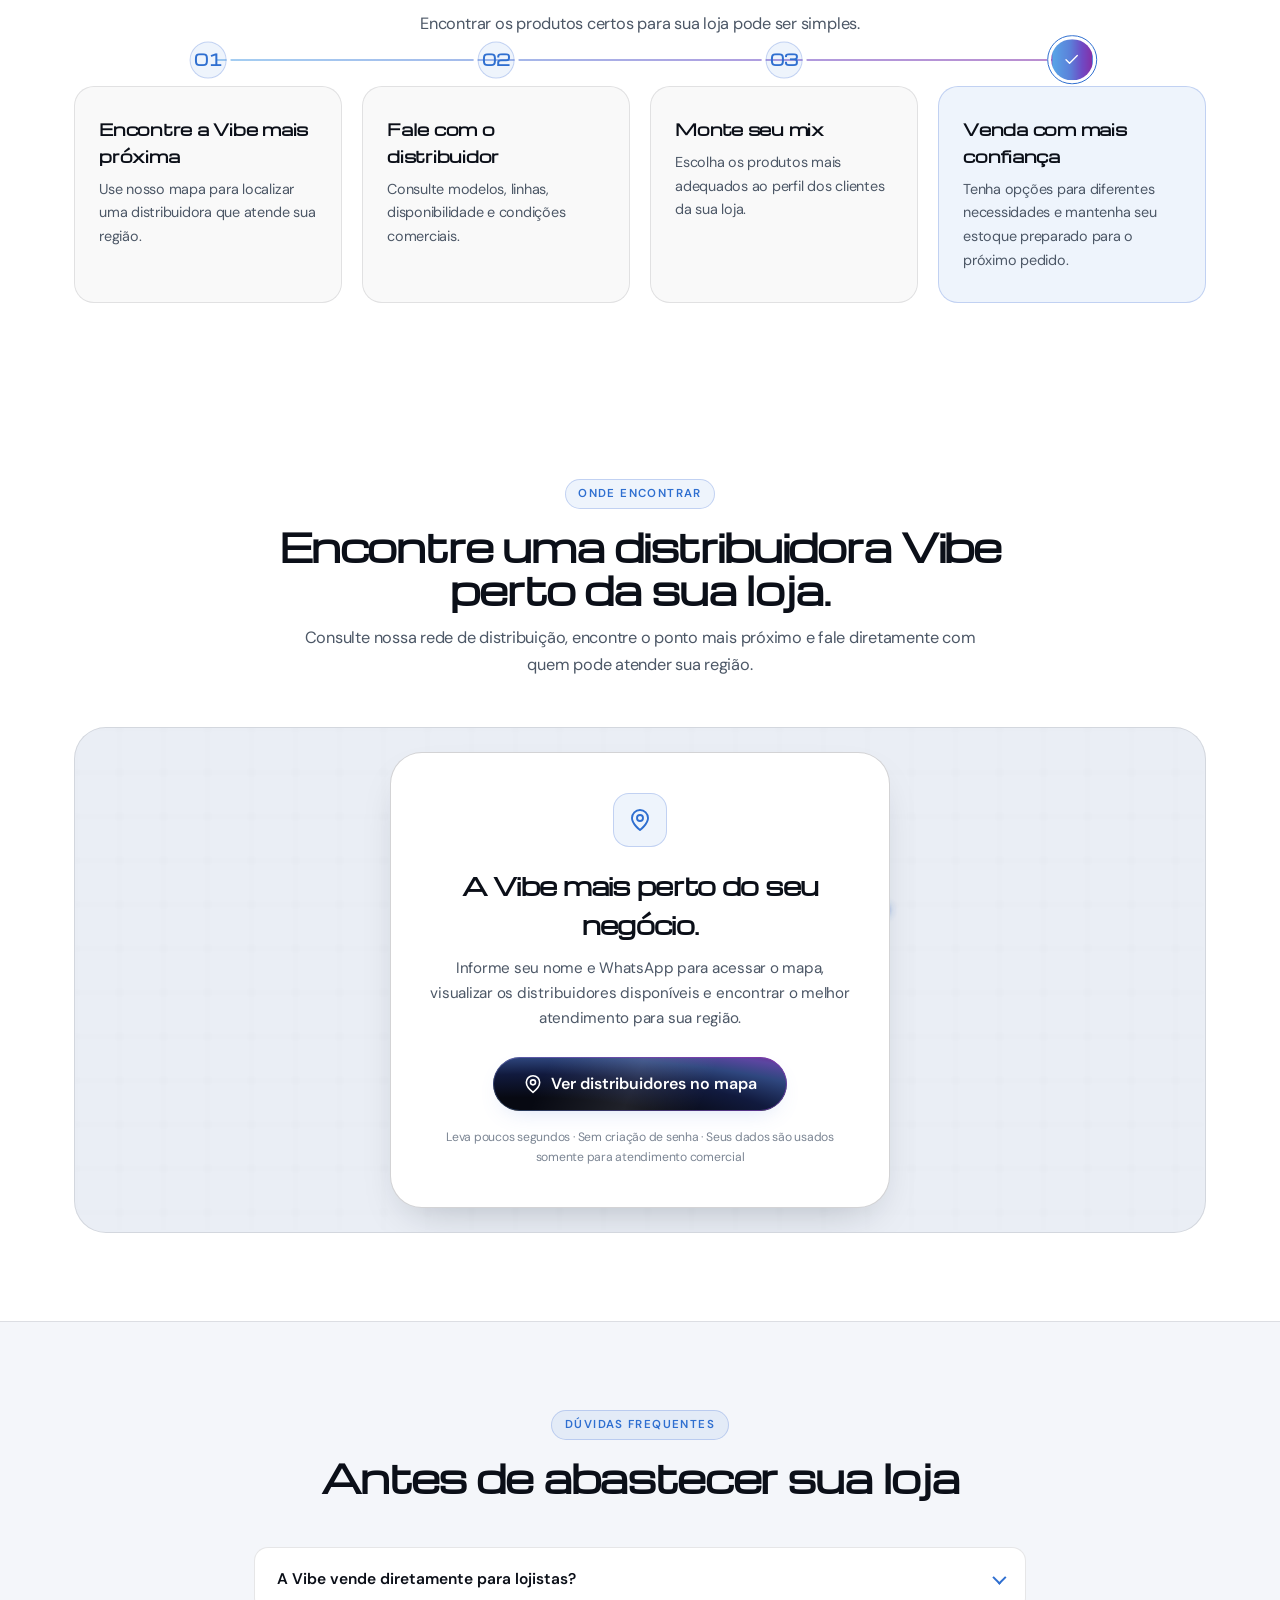
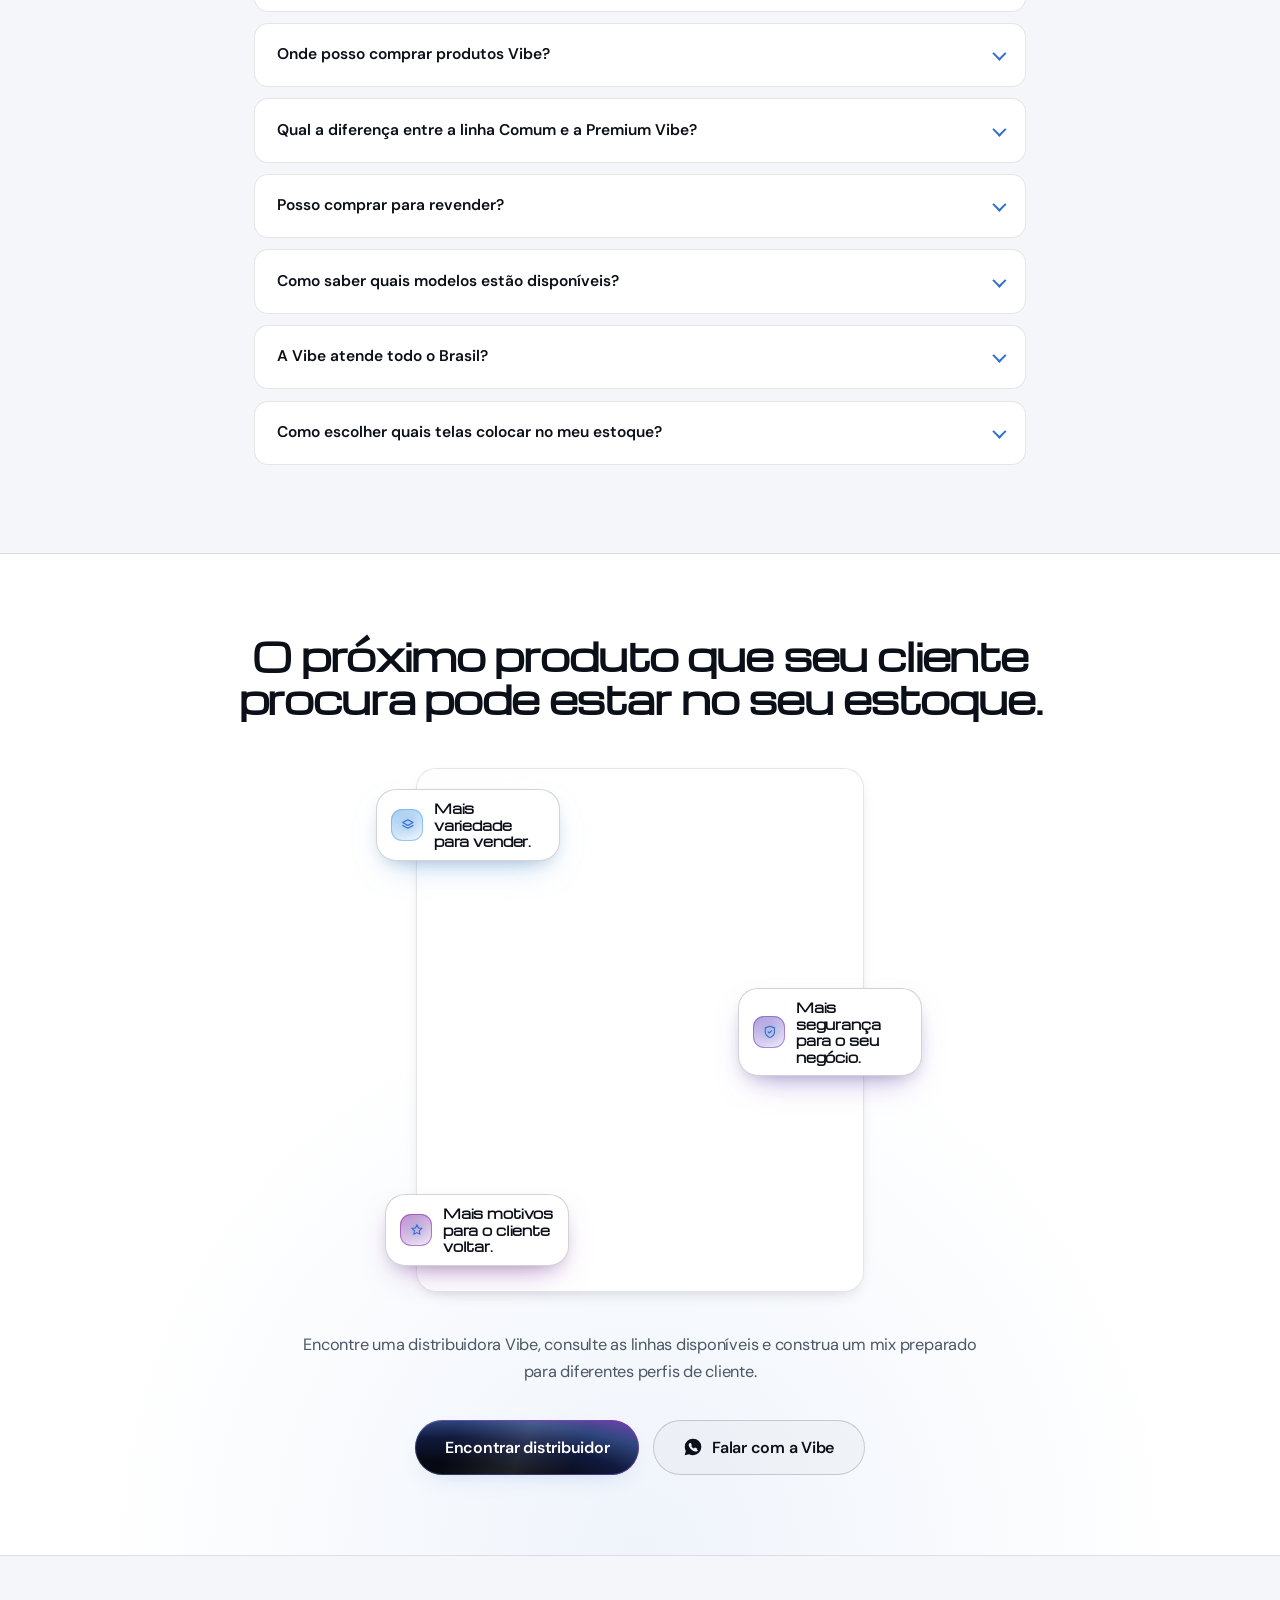
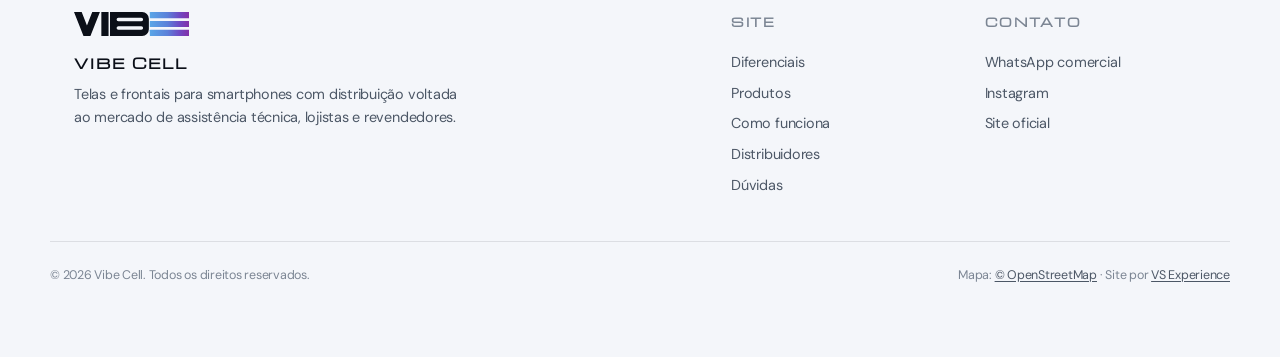
==== commit 4ace9e56: "Ajustes V1" ====
--- a/index.html
+++ b/index.html
@@ -177,7 +177,7 @@
         <h2 class="h2" data-c="dores.titulo"></h2>
         <p class="sub" data-c="dores.texto"></p>
       </header>
-      <div class="dores-grid" id="doresGrid"></div>
+      <div class="dores-cascata" id="doresGrid"></div>
     </div>
   </section>
 
--- a/assets/css/style.css
+++ b/assets/css/style.css
@@ -70,6 +70,7 @@
   --hdr-bg:  rgba(255,255,255,.72);
   --hdr-bg-2:rgba(255,255,255,.95);
   --dor-borda: #e11d48;
+  --dor-glow: rgba(225,29,72,.10);
   --tile-filtro: none;
 
   /* rampa aplicada às grades de ícone (versão legível sobre branco) */
@@ -105,6 +106,7 @@
   --hdr-bg:  rgba(5,6,9,.62);
   --hdr-bg-2:rgba(5,6,9,.94);
   --dor-borda: #f43f5e;
+  --dor-glow: rgba(244,63,94,.16);
   --tile-filtro: brightness(.78) saturate(.85) contrast(1.05);
 
   --r1:#59a6e7; --r2:#5b93e0; --r3:#5b80d9; --r4:#6863ce; --r5:#6f4ac4; --r6:#8330a8;
@@ -605,17 +607,80 @@
 }
 .sec-bento .wrap{position:relative;z-index:1}
 
-/* Dores */
-.dores-grid{display:grid;grid-template-columns:repeat(auto-fit,minmax(240px,1fr));gap:1.1rem}
+/* Dores — "cascata de consequências": nada de quatro cards iguais.
+   A gravidade cresce a cada item (friso mais grosso, barra de peso maior),
+   setas encadeiam um problema no próximo e o último — o desfecho — ganha
+   destaque, ecoando o texto: pequenas inconsistências viram grandes custos. */
+.dores-cascata{display:grid;grid-template-columns:repeat(4,1fr);gap:1.1rem;position:relative}
 .dor{
-  padding:1.6rem;border-radius:var(--r-lg);
-  background:var(--surface);border:1px solid var(--border);
-  border-left:3px solid var(--dor-borda);
-  transition:background .25s,transform .25s var(--ease);
-}
-.dor:hover{background:var(--surface-2);transform:translateY(-3px)}
+  --tiltx:0deg;--tilty:0deg;--lift:0px;
+  position:relative;padding:1.7rem 1.6rem 1.6rem;border-radius:var(--r-lg);
+  background:var(--surface);border:1px solid var(--border);border-left:2px solid var(--dor-borda);
+  overflow:hidden;isolation:isolate;
+  transform:translateY(var(--lift)) perspective(700px) rotateX(var(--tilty)) rotateY(var(--tiltx));
+  transition:background .3s,border-color .35s,transform .25s var(--ease),box-shadow .35s;
+  will-change:transform;
+}
+.dor:nth-child(2){border-left-width:4px}
+.dor:nth-child(3){border-left-width:6px}
+.dor:nth-child(4){border-left-width:8px}
+.dor:hover{--lift:-4px;background:var(--surface-2);box-shadow:var(--shadow-sm)}
+
+/* brilho que segue o ponteiro — mesma técnica do .card, tom de alerta */
+.dor::after{
+  content:"";position:absolute;inset:0;z-index:-1;opacity:0;pointer-events:none;border-radius:inherit;
+  background:radial-gradient(360px circle at var(--mx,50%) var(--my,0%),var(--dor-glow),transparent 62%);
+  transition:opacity .4s var(--ease);
+}
+.dor:hover::after{opacity:1}
+
+.dor-idx{display:block;font-family:var(--ff-tit);font-weight:800;font-size:.76rem;letter-spacing:.08em;color:var(--muted);margin-bottom:.85rem}
 .dor h3{font-family:var(--ff-tit);font-size:1.02rem;font-weight:700;margin-bottom:.5rem;letter-spacing:-.015em}
 .dor p{font-size:.92rem;color:var(--text-2)}
+
+/* barra de "peso" — cresce a cada consequência; só anima quando a fileira
+   inteira entra na tela (.in-view, ligado por ligarCascataDores em app.js) */
+.dor-peso{display:block;margin-top:1.3rem;height:4px;border-radius:100px;background:var(--surface-2);overflow:hidden}
+.dor-peso-fill{display:block;height:100%;width:0;border-radius:inherit;background:linear-gradient(90deg,var(--c-ciano),var(--dor-borda));transition:width 1s cubic-bezier(.22,.7,.2,1)}
+.dores-cascata.in-view .dor-peso-fill{width:var(--sev)}
+.dor:nth-child(2) .dor-peso-fill{transition-delay:.12s}
+.dor:nth-child(3) .dor-peso-fill{transition-delay:.24s}
+.dor:nth-child(4) .dor-peso-fill{transition-delay:.36s}
+
+/* seta conectora — só faz sentido alinhada, na fileira única do desktop */
+.dor-seta{display:none}
+
+/* último item: o desfecho — mesma linguagem do "step-last" da seção Como
+   Funciona, só que em tom de alerta em vez de conclusão */
+.dor-critico{background:var(--dor-glow);border-color:var(--dor-borda)}
+.dor-critico:hover{background:var(--dor-glow)}
+.dor-critico h3{color:var(--dor-borda)}
+.dor-critico::before{
+  content:"";position:absolute;inset:0;border-radius:inherit;pointer-events:none;
+  border:1.5px solid var(--dor-borda);opacity:.55;
+  animation:dorPulso 2.6s ease-out .6s infinite;
+}
+@keyframes dorPulso{to{opacity:0;scale:1.045}}
+
+@media (min-width:1025px){
+  .dor-seta{
+    display:flex;align-items:center;justify-content:center;
+    position:absolute;top:50%;right:-1.3rem;translate:0 -50%;z-index:2;
+    width:1.5rem;height:1.5rem;border-radius:50%;
+    background:var(--bg);border:1px solid var(--border-2);color:var(--text-2);
+    box-shadow:var(--shadow-sm);
+    opacity:0;scale:.4;
+    transition:opacity .4s var(--ease),scale .4s cubic-bezier(.3,1.6,.4,1),border-color .3s,color .3s;
+  }
+  .dor-seta .ico{width:.8em;height:.8em}
+  .dor:hover .dor-seta{border-color:var(--dor-borda);color:var(--dor-borda)}
+  .dores-cascata.in-view .dor:nth-child(1) .dor-seta{opacity:1;scale:1;transition-delay:.2s}
+  .dores-cascata.in-view .dor:nth-child(2) .dor-seta{opacity:1;scale:1;transition-delay:.32s}
+  .dores-cascata.in-view .dor:nth-child(3) .dor-seta{opacity:1;scale:1;transition-delay:.44s}
+}
+@media (pointer:coarse){
+  .dor{transform:translateY(var(--lift))}
+}
 
 /* Benefícios — grade "bento": tamanhos variados + uma mini-animação
    diferente por posição (ver BENEF_MOCKUPS em app.js). Empilha em 1
@@ -1218,6 +1283,7 @@
   .prog-in{grid-template-columns:1fr}
   .prog-art{order:-1}
   .steps{grid-template-columns:repeat(2,1fr)}
+  .dores-cascata{grid-template-columns:repeat(2,1fr)}
 }
 @media (max-width:860px){
   .hdr-in{width:calc(100% - 2rem)}
@@ -1260,6 +1326,7 @@
   .autoridade li{border-left:0;padding:1.6rem 0}
   .autoridade li:nth-child(n+2){border-top:1px solid var(--border)}
   .steps{grid-template-columns:1fr}
+  .dores-cascata{grid-template-columns:1fr}
   .linha{padding:1.8rem 1.4rem}
   .selo-linha{position:static;margin-bottom:1rem;align-self:flex-start}
   .gate-card{padding:2rem 1.35rem}
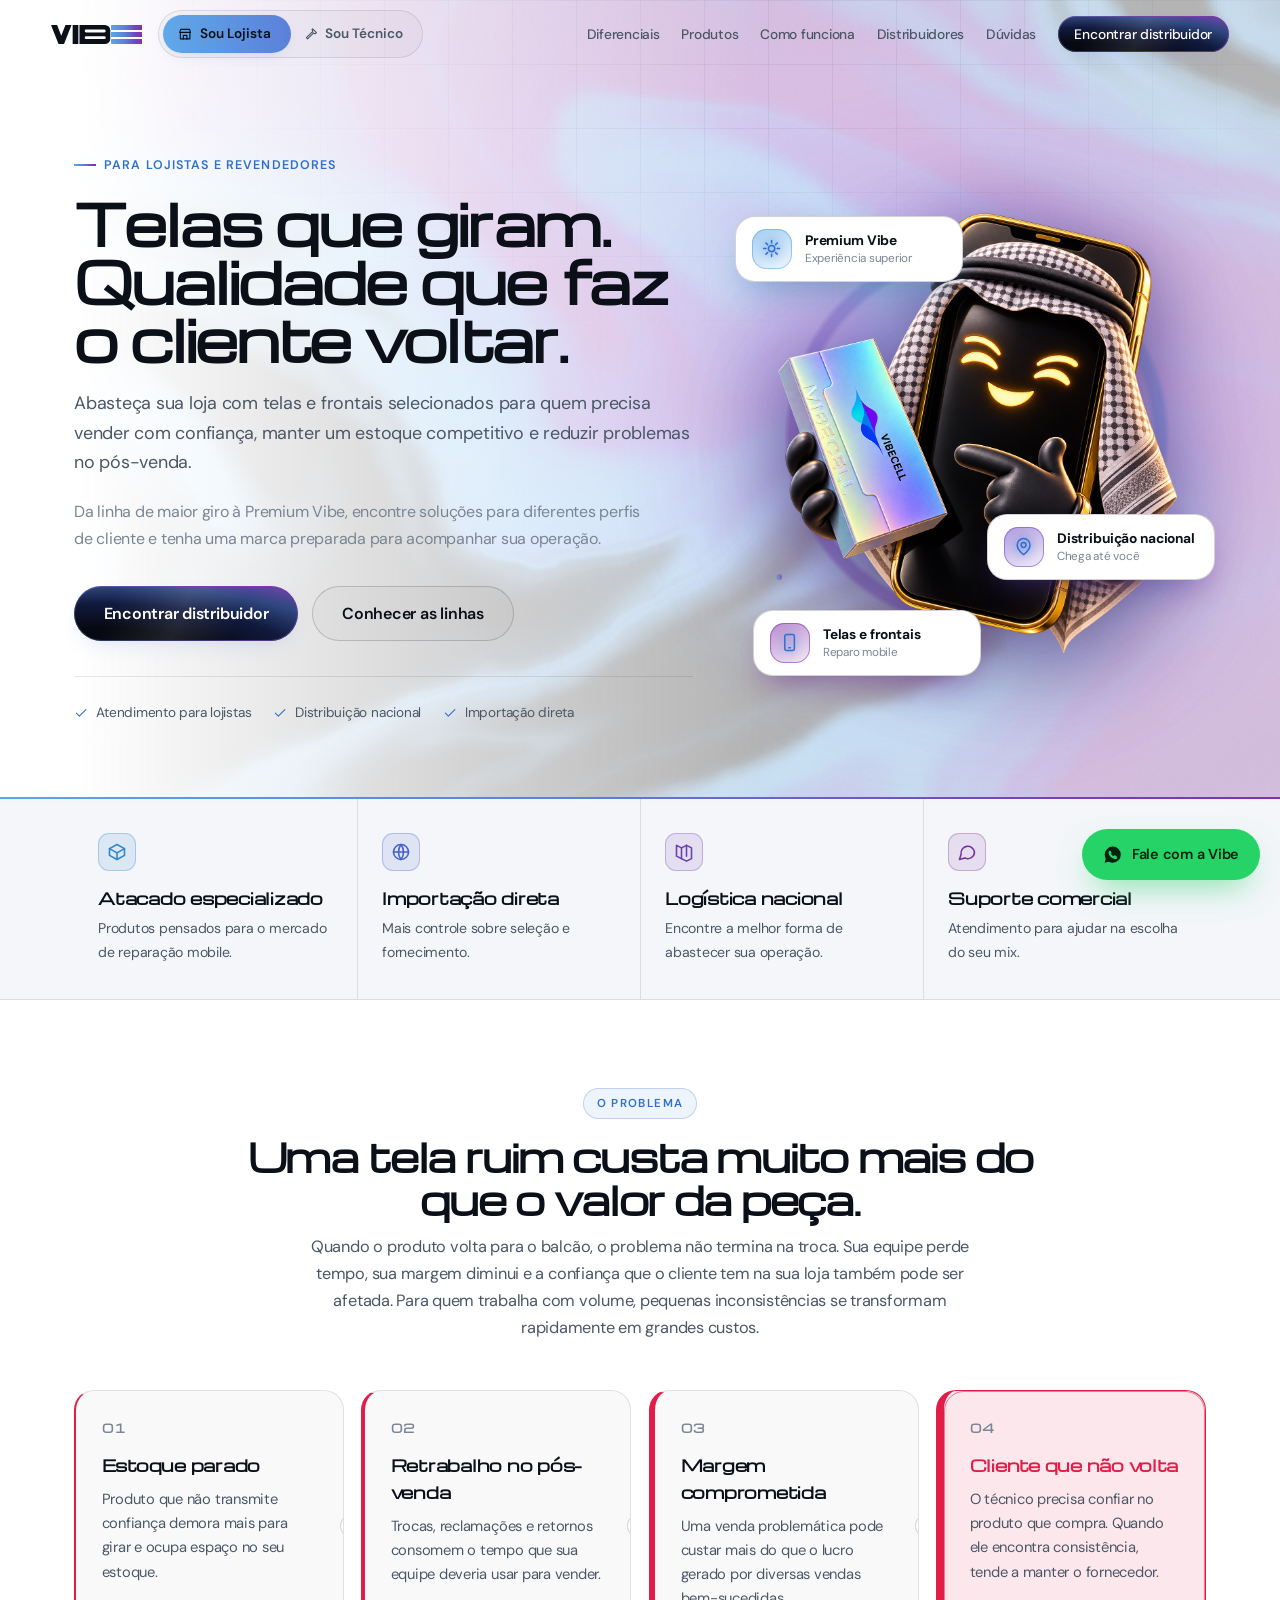
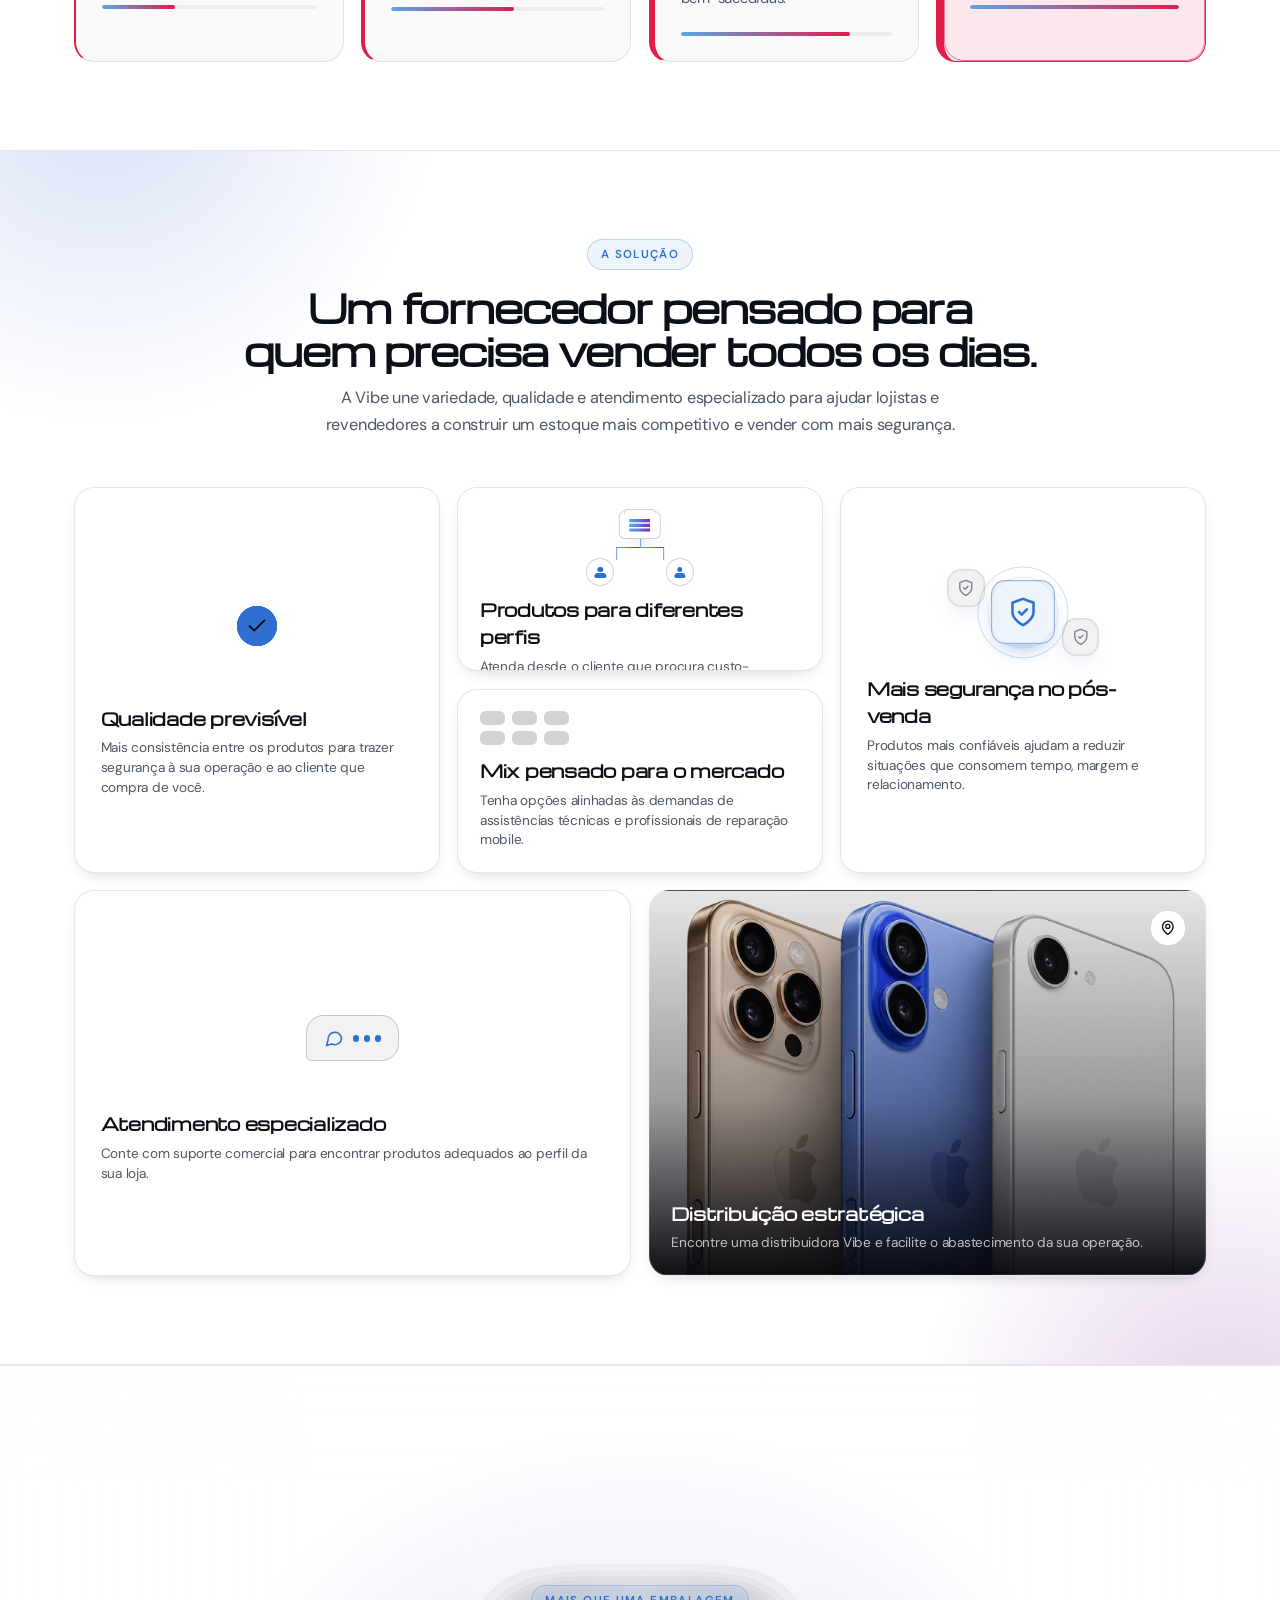
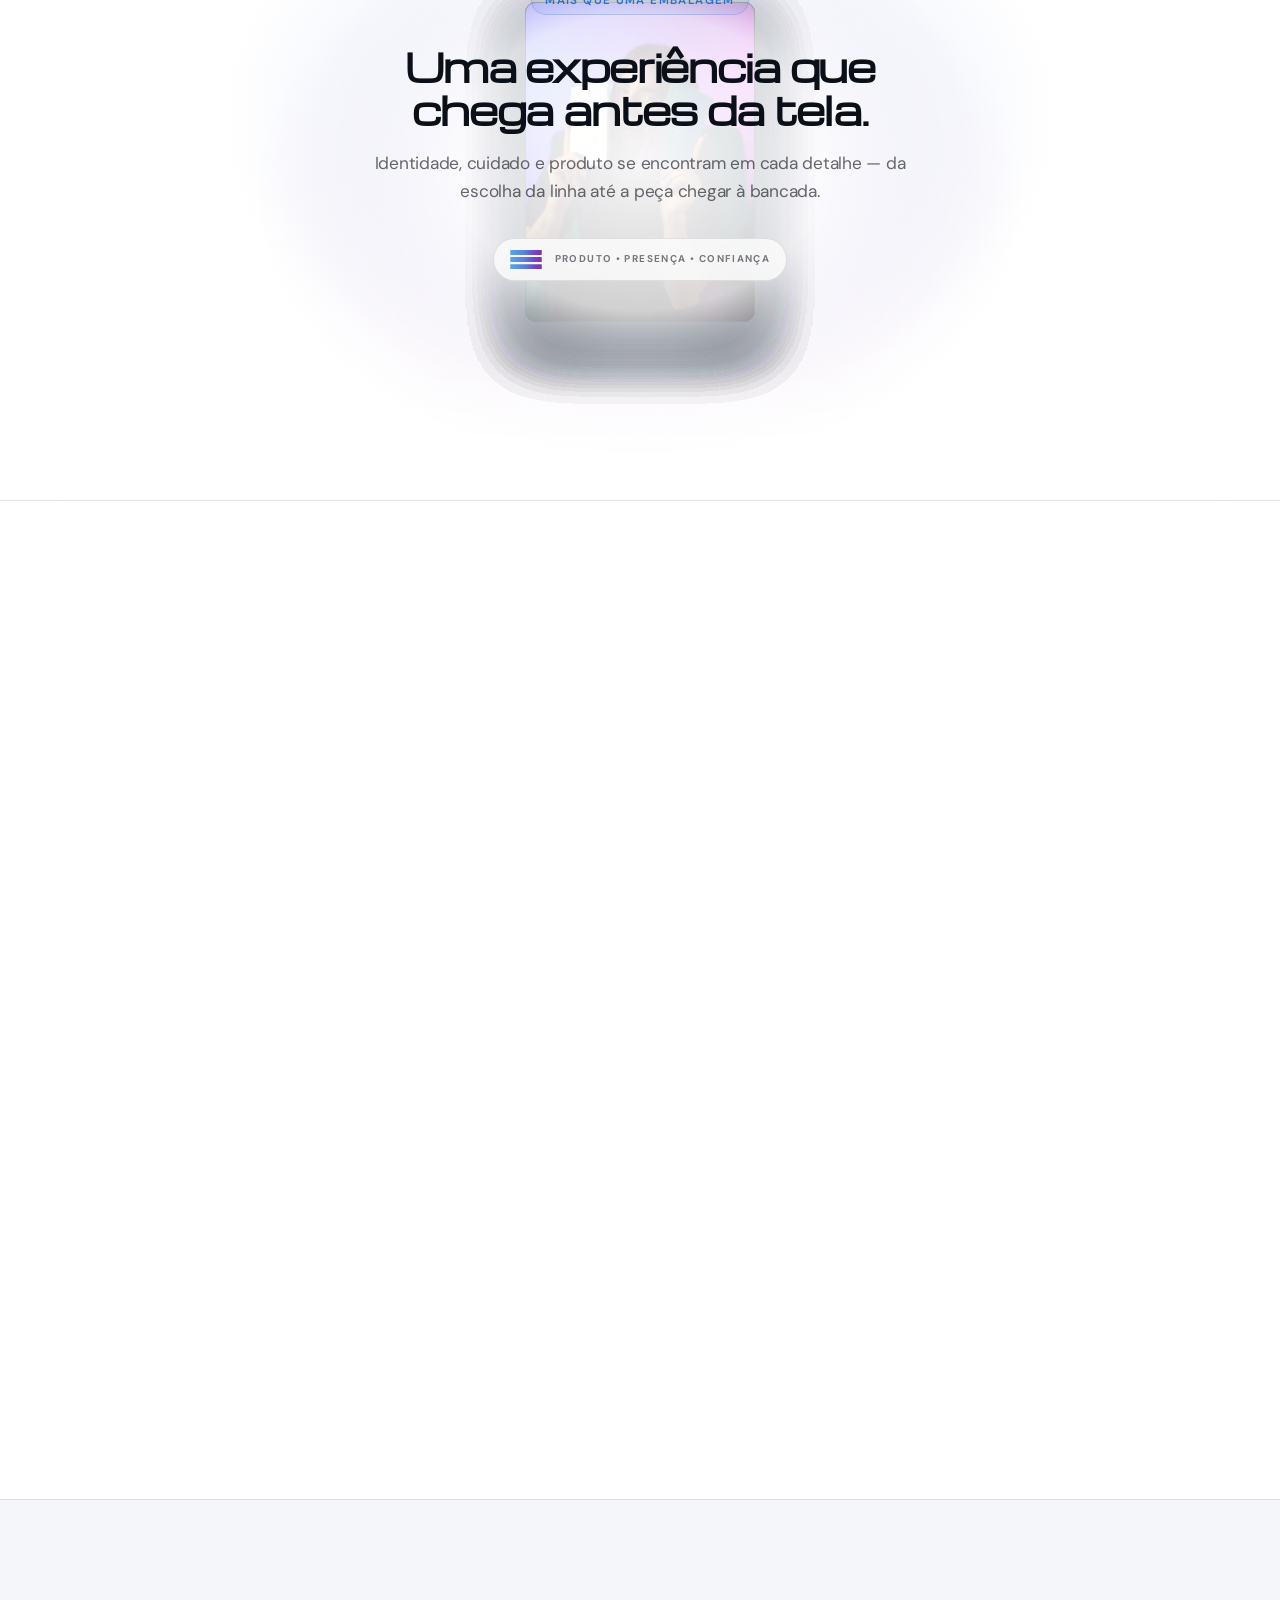
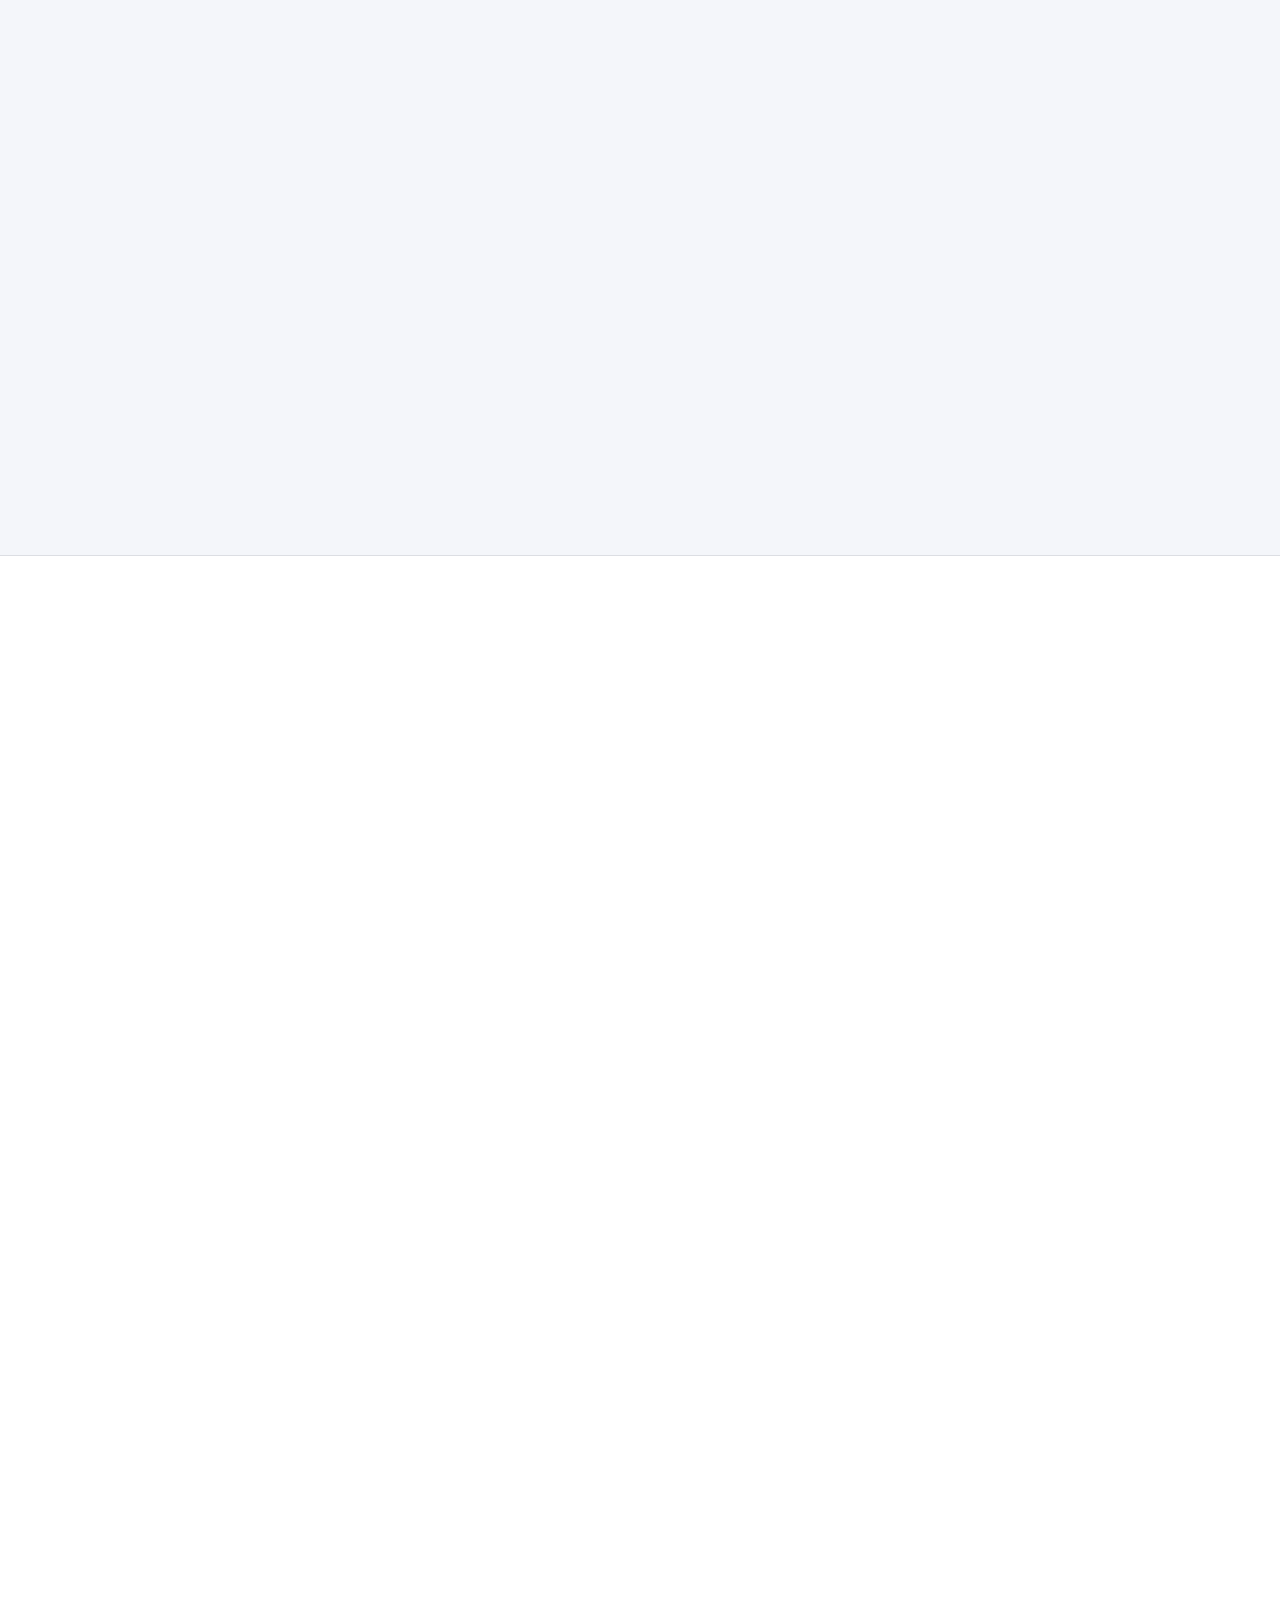
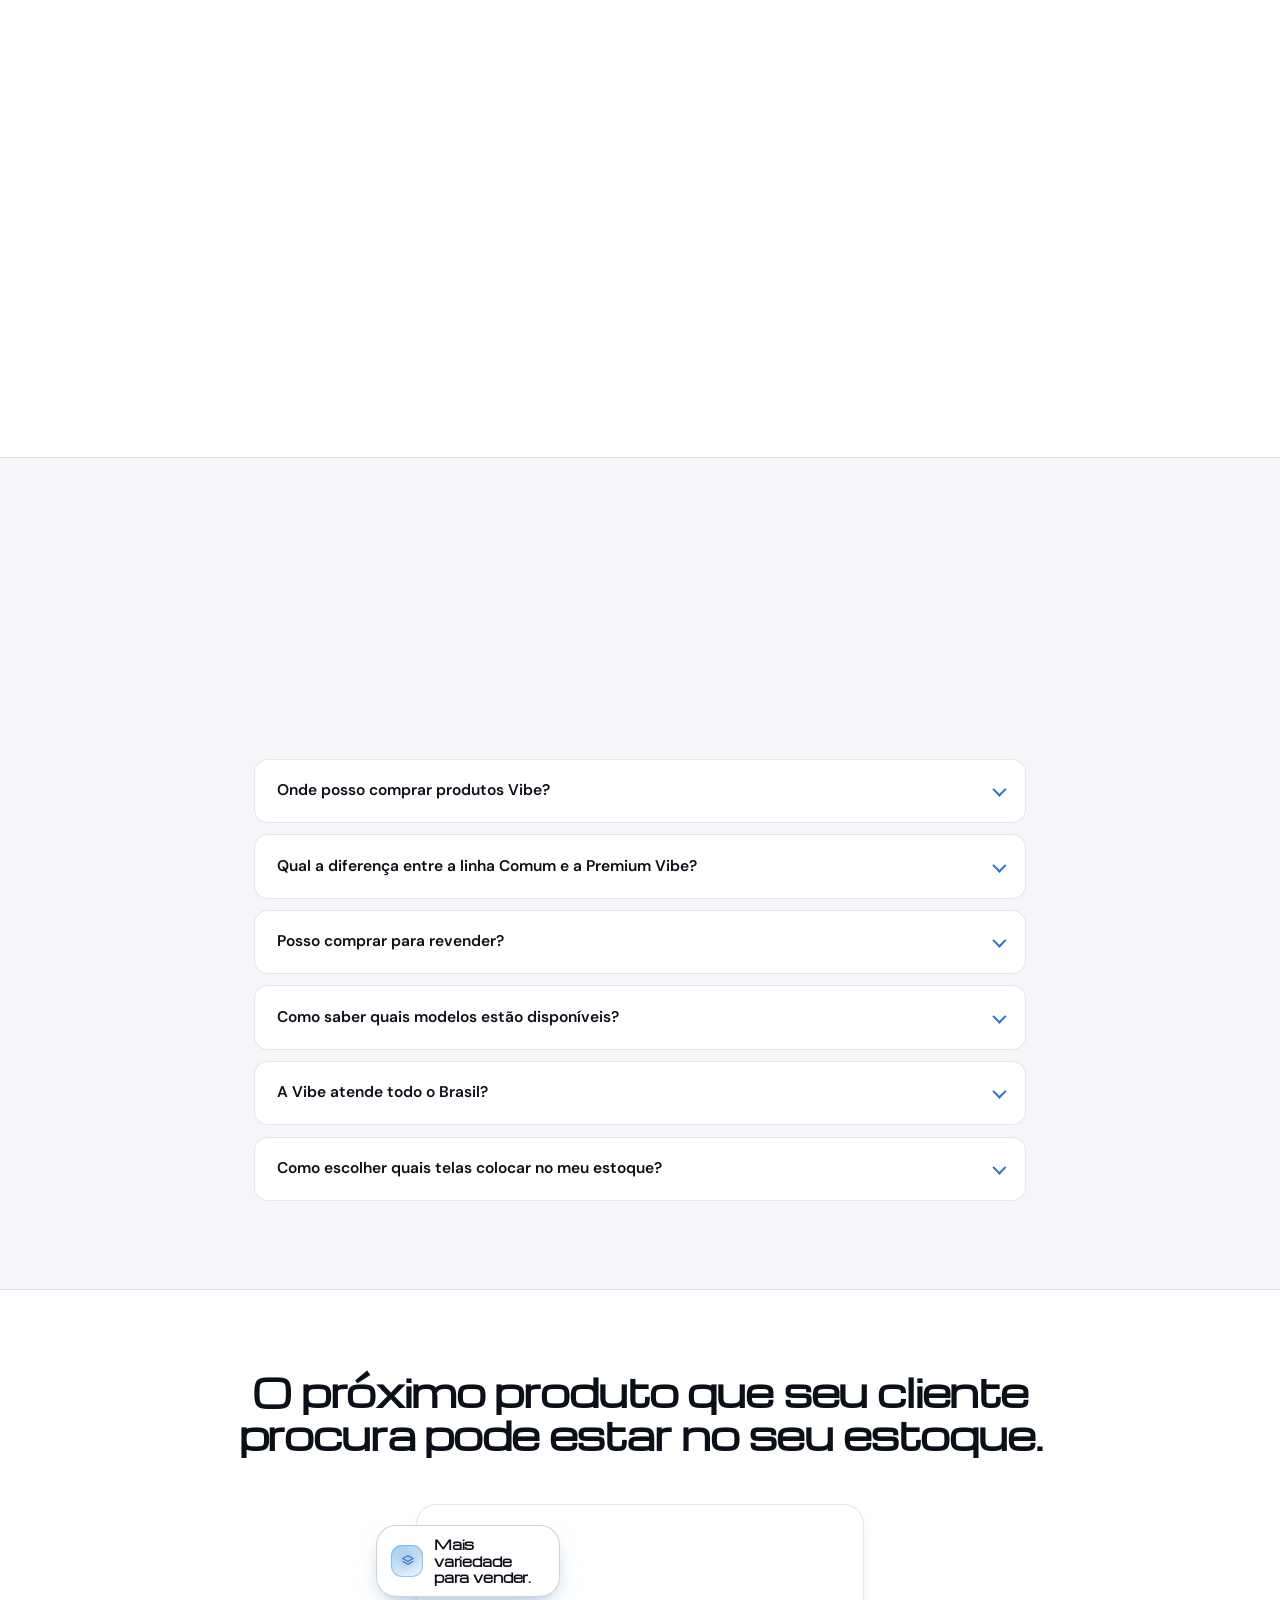
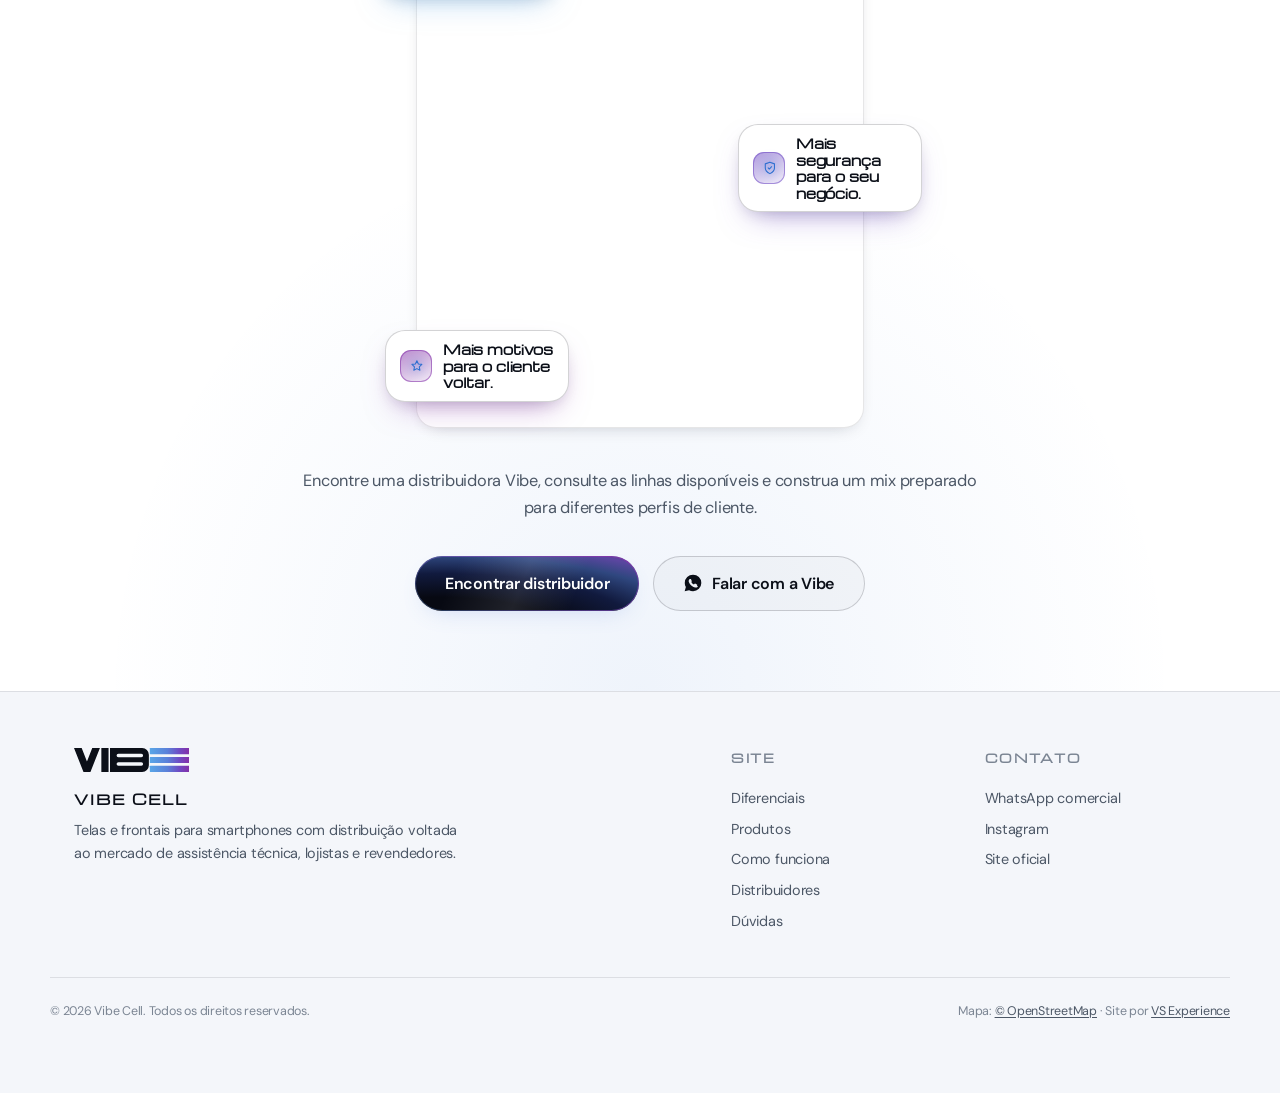
==== commit aefecdc6: "Vibe v2" ====
--- a/index.html
+++ b/index.html
@@ -193,6 +193,22 @@
     </div>
   </section>
 
+  <!-- ============ EXPERIÊNCIA VISUAL DA MARCA ============ -->
+  <section class="brand-stream" aria-labelledby="brandStreamTitle">
+    <div class="brand-stream-stage" id="brandStream" aria-hidden="true"></div>
+    <div class="brand-stream-shade" aria-hidden="true"></div>
+    <div class="wrap brand-stream-content">
+      <span class="kicker">Mais que uma embalagem</span>
+      <h2 class="h2" id="brandStreamTitle">Uma experiência que chega antes da tela.</h2>
+      <p>Identidade, cuidado e produto se encontram em cada detalhe — da escolha da linha até a peça chegar à bancada.</p>
+      <div class="brand-stream-signature" aria-hidden="true">
+        <svg><use href="#barras"/></svg>
+        <span>produto • presença • confiança</span>
+      </div>
+    </div>
+    <p class="sr-only">Imagens da equipe apresentando telas e embalagens Vibe Cell.</p>
+  </section>
+
   <!-- ============ PORTFÓLIO ============ -->
   <section class="sec" id="produtos">
     <div class="wrap">
--- a/assets/css/style.css
+++ b/assets/css/style.css
@@ -72,6 +72,17 @@
   --dor-borda: #e11d48;
   --dor-glow: rgba(225,29,72,.10);
   --tile-filtro: none;
+  --stream-bg:#ffffff;
+  --stream-text:#0b0f18;
+  --stream-muted:rgba(11,15,24,.62);
+  --stream-border:rgba(11,15,24,.10);
+  --stream-card-border:rgba(11,15,24,.18);
+  --stream-card-shadow:rgba(18,29,48,.24);
+  --stream-edge:rgba(255,255,255,.38);
+  --stream-core:rgba(255,255,255,.97);
+  --stream-core-soft:rgba(255,255,255,.82);
+  --stream-sign-bg:rgba(255,255,255,.74);
+  --stream-sign-text:rgba(11,15,24,.55);
 
   /* rampa aplicada às grades de ícone (versão legível sobre branco) */
   --r1:#2f86c8; --r2:#3a72cc; --r3:#4560cc; --r4:#5a4fc4; --r5:#6a3fb2; --r6:#7c319e;
@@ -108,6 +119,17 @@
   --dor-borda: #f43f5e;
   --dor-glow: rgba(244,63,94,.16);
   --tile-filtro: brightness(.78) saturate(.85) contrast(1.05);
+  --stream-bg:#050609;
+  --stream-text:#ffffff;
+  --stream-muted:rgba(255,255,255,.67);
+  --stream-border:rgba(255,255,255,.08);
+  --stream-card-border:rgba(255,255,255,.20);
+  --stream-card-shadow:rgba(0,0,0,.55);
+  --stream-edge:rgba(5,6,9,.18);
+  --stream-core:rgba(5,6,9,.95);
+  --stream-core-soft:rgba(5,6,9,.76);
+  --stream-sign-bg:rgba(5,6,9,.48);
+  --stream-sign-text:rgba(255,255,255,.58);
 
   --r1:#59a6e7; --r2:#5b93e0; --r3:#5b80d9; --r4:#6863ce; --r5:#6f4ac4; --r6:#8330a8;
 }
@@ -607,6 +629,62 @@
 }
 .sec-bento .wrap{position:relative;z-index:1}
 
+/* Corredor visual — transforma as fotos em narrativa, não em galeria avulsa.
+   As duas trilhas partem do centro e avançam em perspectiva ao redor da copy. */
+.sr-only{position:absolute!important;width:1px!important;height:1px!important;padding:0!important;margin:-1px!important;overflow:hidden!important;clip:rect(0,0,0,0)!important;white-space:nowrap!important;border:0!important}
+.brand-stream{
+  position:relative;min-height:clamp(34rem,58vw,46rem);display:grid;place-items:center;
+  overflow:hidden;isolation:isolate;background:var(--stream-bg);color:var(--stream-text);border-block:1px solid var(--stream-border);
+  container-type:inline-size;
+}
+.brand-stream::before{
+  content:"";position:absolute;inset:0;z-index:-2;
+  background:
+    radial-gradient(48% 58% at 50% 48%,rgba(91,128,217,.20),transparent 68%),
+    radial-gradient(42% 52% at 50% 58%,rgba(131,48,168,.14),transparent 72%),var(--stream-bg);
+}
+.brand-stream-stage{position:absolute;inset:0;perspective:30cqw;perspective-origin:50% 54%;pointer-events:none}
+.brand-stream-rail{position:absolute;inset:0;transform-style:preserve-3d}
+.brand-stream-card{
+  position:absolute;left:50%;top:54%;width:18cqw;height:25cqw;margin-left:-9cqw;margin-top:-12.5cqw;
+  overflow:hidden;border-radius:.8cqw;border:1px solid var(--stream-card-border);
+  box-shadow:0 22px 60px var(--stream-card-shadow);backface-visibility:hidden;will-change:transform,opacity;
+  animation-duration:18s;animation-timing-function:linear;animation-iteration-count:infinite;
+}
+.brand-stream-card img{width:100%;height:100%;display:block;object-fit:cover;filter:saturate(.9) contrast(1.04)}
+.brand-stream-card.is-wide img{object-position:center}
+.brand-stream-rail-left .brand-stream-card{animation-name:brandRailLeft}
+.brand-stream-rail-right .brand-stream-card{animation-name:brandRailRight}
+@keyframes brandRailLeft{
+  0%{opacity:0;transform:translate3d(8cqw,0,-28cqw) rotateY(6deg)}
+  8%{opacity:.8}
+  44%{opacity:1;transform:translate3d(-18cqw,0,-8cqw) rotateY(15deg)}
+  82%{opacity:1}
+  100%{opacity:0;transform:translate3d(-53cqw,0,8cqw) rotateY(28deg)}
+}
+@keyframes brandRailRight{
+  0%{opacity:0;transform:translate3d(-8cqw,0,-28cqw) rotateY(-6deg)}
+  8%{opacity:.8}
+  44%{opacity:1;transform:translate3d(18cqw,0,-8cqw) rotateY(-15deg)}
+  82%{opacity:1}
+  100%{opacity:0;transform:translate3d(53cqw,0,8cqw) rotateY(-28deg)}
+}
+.brand-stream-shade{
+  position:absolute;inset:0;z-index:1;pointer-events:none;
+  background:
+    linear-gradient(90deg,var(--stream-edge),transparent 24%,transparent 76%,var(--stream-edge)),
+    radial-gradient(ellipse 34% 48% at 50% 54%,var(--stream-core) 0%,var(--stream-core-soft) 42%,transparent 78%),
+    linear-gradient(180deg,var(--stream-bg) 0%,transparent 16%,transparent 82%,var(--stream-bg) 100%);
+}
+.brand-stream-content{position:relative;z-index:2;text-align:center;display:flex;flex-direction:column;align-items:center;padding-block:5rem;pointer-events:none}
+.brand-stream-content .kicker{color:var(--acc)}
+.brand-stream-content .h2{max-width:18ch;margin:.85rem auto 1.1rem;color:var(--stream-text);text-wrap:balance}
+.brand-stream-content>p{max-width:46ch;color:var(--stream-muted);font-size:clamp(.95rem,1.5vw,1.08rem)}
+.brand-stream-signature{display:flex;align-items:center;gap:.8rem;margin-top:2rem;padding:.7rem 1rem;border:1px solid var(--stream-border);border-radius:100px;background:var(--stream-sign-bg);backdrop-filter:blur(10px)}
+.brand-stream-signature svg{width:2rem;height:1.2rem}
+.brand-stream-signature span{font-size:.62rem;font-weight:700;letter-spacing:.14em;text-transform:uppercase;color:var(--stream-sign-text)}
+@media (prefers-reduced-motion:reduce){.brand-stream-card{animation-duration:18s!important;animation-play-state:paused!important}}
+
 /* Dores — "cascata de consequências": nada de quatro cards iguais.
    A gravidade cresce a cada item (friso mais grosso, barra de peso maior),
    setas encadeiam um problema no próximo e o último — o desfecho — ganha
@@ -739,20 +817,38 @@
 .mock-ping .mock-ring:nth-child(2){animation-delay:.65s}
 .mock-ping .mock-ring:nth-child(3){animation-delay:1.3s}
 
-.mock-tiers{display:flex;flex-direction:column;justify-content:center;gap:.5rem;width:75%}
-.mock-tiers span{height:.5rem;border-radius:100px;background:var(--surface-2);position:relative;overflow:hidden}
-.mock-tiers span:nth-child(1){width:55%}
-.mock-tiers span:nth-child(2){width:80%}
-.mock-tiers span:nth-child(3){width:100%}
-.mock-tiers span::after{
-  content:"";position:absolute;inset:0;border-radius:inherit;
-  background:linear-gradient(90deg,var(--c-ciano),var(--c-azul),var(--c-roxo));
-  transform:scaleX(0);transform-origin:left;animation:mockTier 3.6s ease-in-out infinite;
-}
-.mock-tiers span:nth-child(1)::after{animation-delay:0s}
-.mock-tiers span:nth-child(2)::after{animation-delay:.35s}
-.mock-tiers span:nth-child(3)::after{animation-delay:.7s}
-@keyframes mockTier{0%,12%{transform:scaleX(0)}35%,75%{transform:scaleX(1)}96%,100%{transform:scaleX(0)}}
+.mock-profiles{width:8rem;height:4.8rem;flex:0 0 4.8rem;display:block;margin:.05rem auto .55rem;overflow:visible}
+.mock-vibe-box{
+  position:absolute;z-index:3;left:50%;top:.05rem;translate:-50% 0;
+  width:2.65rem;height:1.75rem;display:grid;place-items:center;padding:.38rem .52rem;
+  border-radius:.38rem;background:var(--panel);border:1px solid var(--border-2);
+  box-shadow:0 8px 18px -12px var(--acc);animation:profileBox 3.8s var(--ease) infinite;
+}
+.mock-vibe-box::before{content:"";position:absolute;left:.28rem;right:.28rem;top:-.2rem;height:.3rem;border:1px solid var(--border-2);border-bottom:0;border-radius:.25rem .25rem 0 0;background:var(--panel)}
+.mock-vibe-box svg{width:1.35rem;height:.8rem}
+.mock-branch{position:absolute;z-index:1;left:50%;top:1.7rem;width:5.1rem;height:1.65rem;translate:-50% 0}
+.mock-branch i{position:absolute;display:block;background:var(--border-2);overflow:hidden}
+.mock-branch i::after{content:"";position:absolute;inset:0;background:var(--grad);transform-origin:top left;animation:profileFlow 3.8s ease-in-out infinite}
+.mock-branch i:nth-child(1){left:50%;top:0;width:1px;height:.62rem}
+.mock-branch i:nth-child(2){left:1.05rem;right:50%;top:.61rem;height:1px}
+.mock-branch i:nth-child(3){left:50%;right:1.05rem;top:.61rem;height:1px}
+.mock-branch i:nth-child(4){left:1.05rem;top:.61rem;width:1px;height:.78rem}
+.mock-branch i:nth-child(5){right:1.05rem;top:.61rem;width:1px;height:.78rem}
+.mock-branch i:nth-child(2)::after{transform-origin:right center}
+.mock-branch i:nth-child(3)::after{transform-origin:left center}
+.mock-branch i:nth-child(4)::after,.mock-branch i:nth-child(5)::after{animation-delay:.12s}
+.mock-user{
+  position:absolute;z-index:2;bottom:.05rem;width:1.75rem;height:1.75rem;border-radius:50%;
+  display:grid;place-items:center;background:var(--panel);border:1px solid var(--border-2);
+  box-shadow:0 7px 17px -13px var(--acc);animation:profileUser 3.8s cubic-bezier(.3,1.5,.4,1) infinite;
+}
+.mock-user-a{left:.65rem}.mock-user-b{right:.65rem;animation-delay:.14s}
+.mock-user i{position:relative;width:.7rem;height:.72rem}
+.mock-user i::before{content:"";position:absolute;left:50%;top:0;translate:-50% 0;width:.34rem;height:.34rem;border-radius:50%;background:var(--acc)}
+.mock-user i::after{content:"";position:absolute;left:50%;bottom:0;translate:-50% 0;width:.7rem;height:.35rem;border-radius:.5rem .5rem .2rem .2rem;background:var(--acc)}
+@keyframes profileBox{0%,18%,100%{transform:translateY(0);border-color:var(--border-2)}35%,72%{transform:translateY(-2px);border-color:var(--acc-glow);box-shadow:0 10px 22px -10px var(--acc)}}
+@keyframes profileFlow{0%,20%{transform:scale(0)}42%,76%{transform:scale(1)}94%,100%{transform:scale(0)}}
+@keyframes profileUser{0%,35%,100%{scale:.86;opacity:.48}52%,82%{scale:1;opacity:1;border-color:var(--acc-glow)}}
 
 .mock-shields{
   position:relative;display:block;width:10rem;height:6rem;margin-inline:auto;
@@ -1325,6 +1421,11 @@
   .autoridade{grid-template-columns:1fr}
   .autoridade li{border-left:0;padding:1.6rem 0}
   .autoridade li:nth-child(n+2){border-top:1px solid var(--border)}
+  .brand-stream{min-height:38rem}
+  .brand-stream-card{width:34cqw;height:47cqw;margin-left:-17cqw;margin-top:-23.5cqw}
+  .brand-stream-shade{background:radial-gradient(ellipse 58% 48% at 50% 54%,var(--stream-core) 0%,var(--stream-core-soft) 48%,transparent 86%),linear-gradient(180deg,var(--stream-bg) 0%,transparent 18%,transparent 80%,var(--stream-bg) 100%)}
+  .brand-stream-content{padding-inline:1.5rem}
+  .brand-stream-signature span{font-size:.56rem;letter-spacing:.1em}
   .steps{grid-template-columns:1fr}
   .dores-cascata{grid-template-columns:1fr}
   .linha{padding:1.8rem 1.4rem}
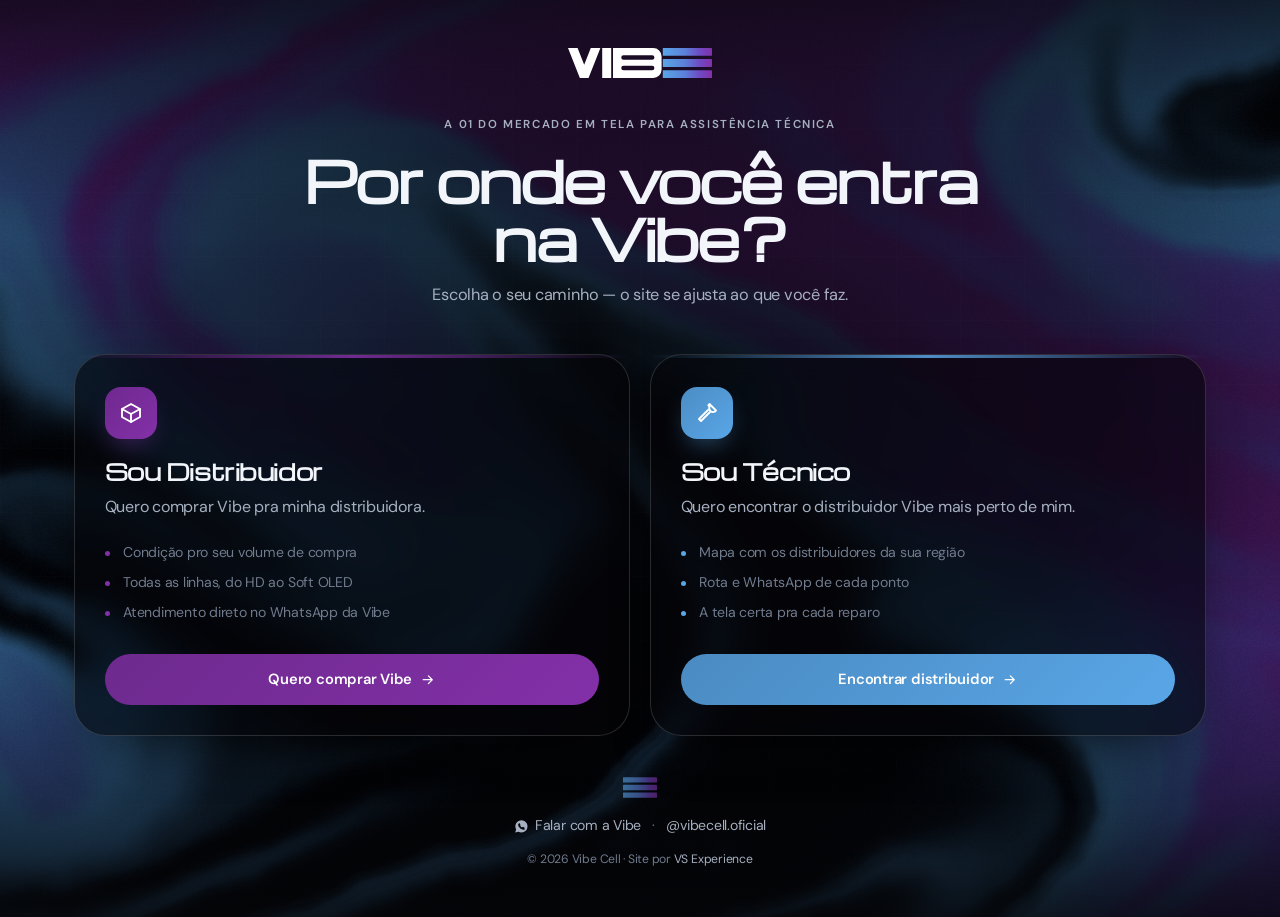
==== commit b862d8e8: "Alteracoes well" ====
--- a/index.html
+++ b/index.html
@@ -1,15 +1,15 @@
 <!DOCTYPE html>
-<html lang="pt-BR" data-persona="lojista">
+<html lang="pt-BR" data-tema="escuro">
 <head>
 <meta charset="UTF-8">
 <meta name="viewport" content="width=device-width, initial-scale=1">
-<title>Vibe Cell — Telas para Lojistas e Revendedores | Encontre um Distribuidor</title>
-<meta name="description" content="Abasteça sua loja com telas e frontais Vibe. Conheça nossas linhas, encontre distribuidores e tenha opções para diferentes perfis de cliente.">
-<meta name="theme-color" content="#ffffff">
+<title>Vibe Cell — Telas para distribuidoras e assistência técnica</title>
+<meta name="description" content="Você é distribuidor ou técnico? Escolha o seu caminho: comprar Vibe para a sua distribuidora ou encontrar o distribuidor Vibe mais perto de você.">
+<meta name="theme-color" content="#050609">
 
 <meta property="og:type" content="website">
-<meta property="og:title" content="Vibe Cell — Telas para Lojistas e Revendedores">
-<meta property="og:description" content="Conheça as linhas Vibe, encontre um distribuidor e fale direto pelo WhatsApp.">
+<meta property="og:title" content="Vibe Cell — Telas para distribuidoras e assistência técnica">
+<meta property="og:description" content="Escolha o seu caminho: comprar Vibe para a sua distribuidora ou encontrar o distribuidor Vibe mais perto de você.">
 <meta property="og:locale" content="pt_BR">
 
 <link rel="preconnect" href="https://fonts.googleapis.com">
@@ -18,14 +18,13 @@
 <link rel="stylesheet" href="assets/css/style.css">
 <link rel="icon" href="data:image/svg+xml,<svg xmlns='http://www.w3.org/2000/svg' viewBox='0 0 100 100'><defs><linearGradient id='g' x1='0' y1='0' x2='1' y2='0'><stop offset='0' stop-color='%2359A6E7'/><stop offset='.45' stop-color='%235B80D9'/><stop offset='1' stop-color='%238330A8'/></linearGradient></defs><rect width='100' height='100' rx='22' fill='%23050609'/><g fill='url(%23g)'><rect x='18' y='24' width='64' height='14' rx='1.5'/><rect x='18' y='43' width='64' height='14' rx='1.5'/><rect x='18' y='62' width='64' height='14' rx='1.5'/></g></svg>">
 </head>
-<body>
+<body class="body-escolha">
 
-<div id="progresso" aria-hidden="true"></div>
-
-<!-- ============ ÍCONES + DEGRADÊ DA MARCA (sprite SVG) ============ -->
+<!-- ============ ÍCONES + DEGRADÊ DA MARCA (sprite SVG) ============
+     Só os símbolos que esta página usa — o sprite completo vive nas
+     páginas internas (distribuidor.html / tecnico.html).            -->
 <svg xmlns="http://www.w3.org/2000/svg" style="position:absolute;width:0;height:0;overflow:hidden" aria-hidden="true">
   <defs>
-    <!-- Degradê oficial VIBE, extraído da logo -->
     <linearGradient id="g-vibe" x1="0" y1="0" x2="1" y2="0">
       <stop offset="0"    stop-color="#59A6E7"/>
       <stop offset=".45"  stop-color="#5B80D9"/>
@@ -34,21 +33,10 @@
     </linearGradient>
   </defs>
 
-  <!-- ============================================================
-       LOGO VIBE — traçada a partir das medidas do arquivo original.
-       Altura de caixa alta = 100. V=108 · I=30 · B=162 · E=164,
-       vãos de 6/6/4. Barras: 26 de altura, 11 de vão.
-       As letras usam currentColor (troca com o tema); as barras,
-       o degradê da marca.
-       ============================================================ -->
   <symbol id="logo-vibe" viewBox="0 0 480 100">
-    <!-- V -->
     <path fill="currentColor" d="M0 0H32L54 56L76 0H108L68.5 100H39.5Z"/>
-    <!-- I -->
     <rect fill="currentColor" x="114" width="30" height="100"/>
-    <!-- B: cantos arredondados à direita + dois vazados em pílula -->
     <path fill="currentColor" fill-rule="evenodd" d="M150 0H284A28 28 0 0 1 312 28V72A28 28 0 0 1 284 100H150ZM185 24H280.5A7.5 7.5 0 0 1 280.5 39H185A7.5 7.5 0 0 1 185 24ZM185 59H280.5A7.5 7.5 0 0 1 280.5 74H185A7.5 7.5 0 0 1 185 59Z"/>
-    <!-- E: as três barras -->
     <g fill="url(#g-vibe)">
       <rect x="316" y="0"  width="164" height="26" rx="2"/>
       <rect x="316" y="37" width="164" height="26" rx="2"/>
@@ -56,405 +44,89 @@
     </g>
   </symbol>
 
-  <!-- As 3 barras sozinhas, para usar como símbolo da marca -->
   <symbol id="barras" viewBox="0 0 164 100">
     <rect y="0"  width="164" height="26" rx="2" fill="url(#g-vibe)"/>
     <rect y="37" width="164" height="26" rx="2" fill="url(#g-vibe)"/>
     <rect y="74" width="164" height="26" rx="2" fill="url(#g-vibe)"/>
   </symbol>
-  <symbol id="i-check" viewBox="0 0 24 24"><path d="M20 6 9 17l-5-5"/></symbol>
-  <symbol id="i-shield" viewBox="0 0 24 24"><path d="M12 22s8-4 8-10V5l-8-3-8 3v7c0 6 8 10 8 10z"/><path d="m9 12 2 2 4-4"/></symbol>
-  <symbol id="i-camadas" viewBox="0 0 24 24"><path d="m12 3 9 5-9 5-9-5z"/><path d="m3 13 9 5 9-5"/></symbol>
-  <symbol id="i-tag" viewBox="0 0 24 24"><path d="M20.6 13.4 12 22l-9-9V3h10l7.6 7.6a2 2 0 0 1 0 2.8z"/><circle cx="7.5" cy="7.5" r="1.5"/></symbol>
-  <symbol id="i-pin" viewBox="0 0 24 24"><path d="M20 10c0 6-8 12-8 12s-8-6-8-12a8 8 0 0 1 16 0z"/><circle cx="12" cy="10" r="3"/></symbol>
-  <symbol id="i-chat" viewBox="0 0 24 24"><path d="M21 12a8 8 0 0 1-11.6 7.1L3 21l1.9-6.4A8 8 0 1 1 21 12z"/></symbol>
   <symbol id="i-box" viewBox="0 0 24 24"><path d="M21 8 12 3 3 8v8l9 5 9-5z"/><path d="m3 8 9 5 9-5M12 13v8"/></symbol>
-  <symbol id="i-globo" viewBox="0 0 24 24"><circle cx="12" cy="12" r="9"/><path d="M3 12h18"/><path d="M12 3a15 15 0 0 1 0 18a15 15 0 0 1 0-18z"/></symbol>
-  <symbol id="i-clock" viewBox="0 0 24 24"><circle cx="12" cy="12" r="9"/><path d="M12 7v5l3 2"/></symbol>
-  <symbol id="i-display" viewBox="0 0 24 24"><rect x="6" y="2" width="12" height="20" rx="2.5"/><path d="M11 18.5h2"/></symbol>
-  <symbol id="i-brilho" viewBox="0 0 24 24"><circle cx="12" cy="12" r="4"/><path d="M12 2v3M12 19v3M2 12h3M19 12h3M4.9 4.9l2.1 2.1M17 17l2.1 2.1M19.1 4.9 17 7M7 17l-2.1 2.1"/></symbol>
   <symbol id="i-ferramenta" viewBox="0 0 24 24"><path d="M14.5 5.5a4 4 0 0 0 5.2 5.2L21 9.5 14.5 3 13.3 4.3a4 4 0 0 0 1.2 1.2z"/><path d="m13 9-9 9 2 2 9-9"/></symbol>
-  <symbol id="i-loja" viewBox="0 0 24 24"><path d="M4 9h16v11H4z"/><path d="M3 9l1.5-5h15L21 9"/><path d="M9 20v-6h6v6"/></symbol>
+  <symbol id="i-seta" viewBox="0 0 24 24"><path d="M5 12h14M13 6l6 6-6 6"/></symbol>
   <symbol id="i-whats" viewBox="0 0 24 24" fill="currentColor" stroke="none"><path d="M12.04 2A9.9 9.9 0 0 0 2.1 11.9c0 1.75.46 3.45 1.32 4.95L2 22l5.3-1.38a9.9 9.9 0 0 0 4.74 1.2h.01a9.9 9.9 0 0 0 9.94-9.9A9.9 9.9 0 0 0 12.04 2zm5.8 14.06c-.24.68-1.4 1.3-1.94 1.34-.5.05-.98.23-3.3-.7-2.78-1.1-4.54-3.95-4.68-4.14-.13-.19-1.12-1.5-1.12-2.85s.7-2.02.95-2.3c.25-.27.55-.34.73-.34l.52.01c.17 0 .4-.06.62.48l.85 2.07c.07.15.12.32.02.5l-.3.5c-.1.13-.21.28-.09.5.12.21.54.9 1.17 1.45.8.72 1.48.94 1.69 1.05.21.1.34.09.46-.06l.66-.77c.15-.19.3-.15.5-.09l1.98.94c.21.1.36.15.42.24.06.09.06.53-.18 1.2z"/></symbol>
-  <symbol id="i-rota" viewBox="0 0 24 24"><path d="M9 20 3 17V4l6 3 6-3 6 3v13l-6 3-6-3z"/><path d="M9 7v13M15 4v13"/></symbol>
-  <symbol id="i-lock" viewBox="0 0 24 24"><rect x="4" y="10" width="16" height="11" rx="2"/><path d="M8 10V7a4 4 0 0 1 8 0v3"/></symbol>
-  <symbol id="i-busca" viewBox="0 0 24 24"><circle cx="11" cy="11" r="7"/><path d="m20 20-3.5-3.5"/></symbol>
-  <symbol id="i-x" viewBox="0 0 24 24"><path d="M18 6 6 18M6 6l12 12"/></symbol>
-  <symbol id="i-seta" viewBox="0 0 24 24"><path d="M5 12h14M13 6l6 6-6 6"/></symbol>
-  <symbol id="i-menu" viewBox="0 0 24 24"><path d="M4 7h16M4 12h16M4 17h16"/></symbol>
-  <symbol id="i-star" viewBox="0 0 24 24"><path d="m12 3 2.6 5.6 6 .8-4.4 4.2 1.1 6L12 16.8 6.7 19.6l1.1-6L3.4 9.4l6-.8z"/></symbol>
 </svg>
 
-<a href="#conteudo" class="skip-link">Ir para o conteúdo</a>
+<!-- ============ PORTA DE ENTRADA ============
+     Uma tela só, dois caminhos. Quem compra Vibe pra revender vai pra
+     distribuidor.html; quem conserta aparelho vai pra tecnico.html.  -->
+<main class="escolha">
+  <div class="escolha-bg" aria-hidden="true">
+    <canvas class="escolha-shader" id="heroShader"></canvas>
+    <span class="escolha-grid"></span>
+    <span class="escolha-scrim"></span>
+  </div>
 
-<!-- ============ HEADER ============ -->
-<header id="hdr">
-  <div class="hdr-in">
-    <a href="#topo" class="brand" aria-label="Vibe Cell, página inicial">
-      <svg class="wm" aria-hidden="true"><use href="#logo-vibe"/></svg>
-    </a>
+  <div class="escolha-in">
+    <header class="escolha-hd">
+      <svg class="wm escolha-wm" aria-hidden="true"><use href="#logo-vibe"/></svg>
+      <p class="escolha-eyebrow">A 01 do mercado em tela para assistência técnica</p>
+      <h1 class="h1 escolha-h1">Por onde você entra na Vibe?</h1>
+      <p class="escolha-sub">Escolha o seu caminho — o site se ajusta ao que você faz.</p>
+    </header>
 
-    <!-- SELETOR DE VISÃO -->
-    <div class="pill" role="group" aria-label="Escolha sua experiência">
-      <span class="pill-glider" aria-hidden="true"></span>
-      <button type="button" class="pill-btn is-on" data-persona-btn="lojista" aria-pressed="true"
-              title="Quero abastecer minha loja, revender e encontrar distribuidores.">
-        <svg class="ico"><use href="#i-loja"/></svg><span>Sou Lojista</span>
-      </button>
-      <button type="button" class="pill-btn" data-persona-btn="tecnico" aria-pressed="false"
-              title="Quero encontrar telas Vibe para meus reparos.">
-        <svg class="ico"><use href="#i-ferramenta"/></svg><span>Sou Técnico</span>
-      </button>
+    <div class="escolha-portas">
+      <a class="porta porta-dist" href="distribuidor.html">
+        <span class="porta-ico"><svg class="ico"><use href="#i-box"/></svg></span>
+        <h2 class="porta-tit">Sou Distribuidor</h2>
+        <p class="porta-txt">Quero comprar Vibe pra minha distribuidora.</p>
+        <ul class="porta-lista">
+          <li>Condição pro seu volume de compra</li>
+          <li>Todas as linhas, do HD ao Soft OLED</li>
+          <li>Atendimento direto no WhatsApp da Vibe</li>
+        </ul>
+        <span class="porta-cta">Quero comprar Vibe <svg class="ico"><use href="#i-seta"/></svg></span>
+      </a>
+
+      <a class="porta porta-tec" href="tecnico.html">
+        <span class="porta-ico"><svg class="ico"><use href="#i-ferramenta"/></svg></span>
+        <h2 class="porta-tit">Sou Técnico</h2>
+        <p class="porta-txt">Quero encontrar o distribuidor Vibe mais perto de mim.</p>
+        <ul class="porta-lista">
+          <li>Mapa com os distribuidores da sua região</li>
+          <li>Rota e WhatsApp de cada ponto</li>
+          <li>A tela certa pra cada reparo</li>
+        </ul>
+        <span class="porta-cta">Encontrar distribuidor <svg class="ico"><use href="#i-seta"/></svg></span>
+      </a>
     </div>
 
-    <nav class="nav" id="nav" aria-label="Navegação principal">
-      <a href="#solucao">Diferenciais</a>
-      <a href="#produtos">Produtos</a>
-      <a href="#como">Como funciona</a>
-      <a href="#distribuidores">Distribuidores</a>
-      <a href="#faq">Dúvidas</a>
-      <a href="#distribuidores" class="btn btn-sm btn-primary">Encontrar distribuidor</a>
-    </nav>
-
-    <button class="menu-btn" id="menuBtn" aria-label="Abrir menu" aria-expanded="false" aria-controls="nav">
-      <svg class="ico"><use href="#i-menu"/></svg>
-    </button>
+    <footer class="escolha-pe">
+      <svg class="escolha-pe-barras" aria-hidden="true"><use href="#barras"/></svg>
+      <p>
+        <a href="#" data-wa-marca rel="noopener"><svg class="ico"><use href="#i-whats"/></svg> Falar com a Vibe</a>
+        <span aria-hidden="true">·</span>
+        <a href="#" data-instagram target="_blank" rel="noopener">@vibecell.oficial</a>
+      </p>
+      <small>© <span id="ano"></span> Vibe Cell · Site por <a href="https://vsexperience.com.br" target="_blank" rel="noopener">VS Experience</a></small>
+    </footer>
   </div>
-</header>
-
-<main id="conteudo">
-
-  <!-- ============ HERO ============ -->
-  <section class="hero" id="topo">
-    <div class="hero-bg" aria-hidden="true"><canvas class="hero-shader" id="heroShader"></canvas><span class="grid-fx"></span><span class="hero-scrim"></span></div>
-    <div class="wrap hero-in">
-      <div class="hero-copy">
-        <p class="eyebrow" data-c="hero.eyebrow"></p>
-        <h1 class="h1" data-c="hero.titulo" data-html></h1>
-        <p class="lead" data-c="hero.texto"></p>
-        <p class="lead lead-2" data-c="hero.texto2"></p>
-        <div class="hero-cta">
-          <a href="#distribuidores" class="btn btn-primary btn-lg" data-c="hero.ctaPrimario"></a>
-          <a href="#produtos" class="btn btn-ghost btn-lg" data-c="hero.ctaSecundario"></a>
-        </div>
-        <ul class="selos" id="heroSelos"></ul>
-      </div>
-
-      <div class="hero-art" aria-hidden="true">
-        <span class="art-glow"></span>
-        <span class="art-ring"></span>
-        <span class="art-spark art-spark-1"></span>
-        <span class="art-spark art-spark-2"></span>
-        <div class="art-mascote-wrap">
-          <img class="art-mascote" src="assets/img/mascote-vibecell.png" alt="" width="1180" height="1333" loading="eager" fetchpriority="high">
-        </div>
-        <div class="art-card art-float art-f1">
-          <span class="art-float-ico"><svg class="ico"><use href="#i-brilho"/></svg></span>
-          <span class="art-float-txt"><strong>Premium Vibe</strong><small>Experiência superior</small></span>
-        </div>
-        <div class="art-card art-float art-f2">
-          <span class="art-float-ico"><svg class="ico"><use href="#i-pin"/></svg></span>
-          <span class="art-float-txt"><strong>Distribuição nacional</strong><small>Chega até você</small></span>
-        </div>
-        <div class="art-card art-float art-f3">
-          <span class="art-float-ico"><svg class="ico"><use href="#i-display"/></svg></span>
-          <span class="art-float-txt"><strong>Telas e frontais</strong><small>Reparo mobile</small></span>
-        </div>
-      </div>
-    </div>
-  </section>
-
-  <!-- ============ FAIXA DE AUTORIDADE ============ -->
-  <section class="autoridade-band">
-    <div class="wrap"><ul class="autoridade" id="autoridade"></ul></div>
-  </section>
-
-  <!-- ============ O PROBLEMA ============ -->
-  <section class="sec" id="dores">
-    <div class="wrap">
-      <header class="sec-hd">
-        <span class="kicker" data-c="dores.kicker"></span>
-        <h2 class="h2" data-c="dores.titulo"></h2>
-        <p class="sub" data-c="dores.texto"></p>
-      </header>
-      <div class="dores-cascata" id="doresGrid"></div>
-    </div>
-  </section>
-
-  <!-- ============ A SOLUÇÃO ============ -->
-  <section class="sec sec-bento" id="solucao">
-    <div class="wrap">
-      <header class="sec-hd">
-        <span class="kicker" data-c="beneficios.kicker"></span>
-        <h2 class="h2" data-c="beneficios.titulo"></h2>
-        <p class="sub" data-c="beneficios.texto"></p>
-      </header>
-      <div class="cards" id="benefGrid"></div>
-    </div>
-  </section>
-
-  <!-- ============ EXPERIÊNCIA VISUAL DA MARCA ============ -->
-  <section class="brand-stream" aria-labelledby="brandStreamTitle">
-    <div class="brand-stream-stage" id="brandStream" aria-hidden="true"></div>
-    <div class="brand-stream-shade" aria-hidden="true"></div>
-    <div class="wrap brand-stream-content">
-      <span class="kicker">Mais que uma embalagem</span>
-      <h2 class="h2" id="brandStreamTitle">Uma experiência que chega antes da tela.</h2>
-      <p>Identidade, cuidado e produto se encontram em cada detalhe — da escolha da linha até a peça chegar à bancada.</p>
-      <div class="brand-stream-signature" aria-hidden="true">
-        <svg><use href="#barras"/></svg>
-        <span>produto • presença • confiança</span>
-      </div>
-    </div>
-    <p class="sr-only">Imagens da equipe apresentando telas e embalagens Vibe Cell.</p>
-  </section>
-
-  <!-- ============ PORTFÓLIO ============ -->
-  <section class="sec" id="produtos">
-    <div class="wrap">
-      <header class="sec-hd">
-        <span class="kicker" data-c="portfolio.kicker"></span>
-        <h2 class="h2" data-c="portfolio.titulo"></h2>
-        <p class="sub" data-c="portfolio.texto"></p>
-      </header>
-      <div class="linhas" id="linhas"></div>
-    </div>
-  </section>
-
-  <!-- ============ DESTAQUE / PREMIUM VIBE ============ -->
-  <section class="sec sec-alt" id="premium">
-    <div class="wrap prog-in">
-      <div class="prog-copy">
-        <span class="kicker" data-c="destaque.kicker"></span>
-        <h2 class="h2" data-c="destaque.titulo"></h2>
-        <p class="sub" data-c="destaque.texto"></p>
-        <ul class="tick-list" id="progList"></ul>
-        <a href="#" class="btn btn-primary" data-wa-marca data-c="destaque.cta"></a>
-      </div>
-      <div class="prog-art">
-        <div class="prog-image-wrap">
-          <img class="prog-image" src="assets/img/premium-vibe.webp"
-               alt="Apresentadora Vibe exibindo as linhas de telas ao lado do mascote da marca"
-               width="1436" height="1580" loading="lazy">
-        </div>
-        <div class="prog-ring" aria-hidden="true"></div>
-      </div>
-    </div>
-  </section>
-
-  <!-- ============ COMO FUNCIONA ============ -->
-  <section class="sec" id="como">
-    <div class="wrap">
-      <header class="sec-hd">
-        <span class="kicker" data-c="passos.kicker"></span>
-        <h2 class="h2" data-c="passos.titulo"></h2>
-        <p class="sub" data-c="passos.texto"></p>
-      </header>
-      <ol class="steps" id="steps"></ol>
-    </div>
-  </section>
-
-  <!-- ============ PROVA SOCIAL (só aparece com depoimentos reais) ============ -->
-  <section class="sec sec-alt" id="secProva" hidden>
-    <div class="wrap">
-      <header class="sec-hd">
-        <span class="kicker" data-c="prova.kicker"></span>
-        <h2 class="h2" data-c="prova.titulo"></h2>
-      </header>
-      <div class="depo-grid" id="depoGrid"></div>
-    </div>
-  </section>
-
-  <!-- ============ DISTRIBUIDORES (GATE + MAPA) ============ -->
-  <section class="sec" id="distribuidores">
-    <div class="wrap">
-      <header class="sec-hd">
-        <span class="kicker" data-c="mapa.kicker"></span>
-        <h2 class="h2" data-c="mapa.titulo"></h2>
-        <p class="sub" data-c="mapa.texto"></p>
-      </header>
-
-      <!-- Estado bloqueado -->
-      <div class="gate" id="gate">
-        <div class="gate-preview" aria-hidden="true">
-          <span class="gate-dot" style="--x:38%;--y:62%"></span>
-          <span class="gate-dot" style="--x:52%;--y:44%"></span>
-          <span class="gate-dot" style="--x:63%;--y:70%"></span>
-          <span class="gate-dot" style="--x:44%;--y:28%"></span>
-          <span class="gate-dot" style="--x:71%;--y:35%"></span>
-          <span class="gate-dot" style="--x:29%;--y:48%"></span>
-        </div>
-        <div class="gate-card">
-          <span class="gate-ico"><svg class="ico"><use href="#i-pin"/></svg></span>
-          <h3 data-c="gate.titulo"></h3>
-          <p data-c="gate.texto"></p>
-          <button type="button" class="btn btn-primary btn-lg" id="gateBtn">
-            <svg class="ico"><use href="#i-pin"/></svg> <span data-c="gate.botao"></span>
-          </button>
-          <small class="gate-note" data-c="gate.micro"></small>
-        </div>
-      </div>
-
-      <!-- Estado liberado -->
-      <div class="mapzone" id="mapzone" hidden>
-        <div class="mapzone-bar">
-          <p class="olamsg" id="olaMsg"></p>
-          <div class="filtros">
-            <label class="campo-busca">
-              <svg class="ico"><use href="#i-busca"/></svg>
-              <input type="search" id="buscaDist" placeholder="Buscar por cidade, estado ou distribuidor" aria-label="Buscar distribuidor">
-            </label>
-            <select id="filtroRegiao" aria-label="Filtrar por região">
-              <option value="">Todas as regiões</option>
-              <option>Norte</option><option>Nordeste</option><option>Centro-Oeste</option><option>Sudeste</option><option>Sul</option>
-            </select>
-            <button type="button" class="btn btn-ghost btn-sm" id="btnPerto">
-              <svg class="ico"><use href="#i-pin"/></svg> Perto de mim
-            </button>
-          </div>
-        </div>
-
-        <div class="mapzone-grid">
-          <div class="lista" id="listaDist" aria-live="polite"></div>
-          <div class="mapa-box">
-            <div id="mapa" role="application" aria-label="Mapa dos distribuidores Vibe"></div>
-          </div>
-        </div>
-      </div>
-    </div>
-  </section>
-
-  <!-- ============ FAQ ============ -->
-  <section class="sec sec-alt" id="faq">
-    <div class="wrap wrap-sm">
-      <header class="sec-hd">
-        <span class="kicker" data-c="faq.kicker"></span>
-        <h2 class="h2" data-c="faq.titulo"></h2>
-      </header>
-      <div class="faq" id="faqList"></div>
-    </div>
-  </section>
-
-  <!-- ============ CTA FINAL ============ -->
-  <section class="cta-final" id="ctaFinal">
-    <div class="wrap cta-in">
-      <h2 class="h2" data-c="ctaFinal.titulo"></h2>
-      <div class="cta-frame-mid">
-        <div class="cta-frame-video-wrap">
-          <div class="cta-frame-video">
-            <video src="assets/video/vibevideo.mp4" muted loop playsinline autoplay preload="metadata"></video>
-          </div>
-          <ul class="cta-linhas" id="ctaLinhas"></ul>
-        </div>
-      </div>
-      <p class="sub" data-c="ctaFinal.texto"></p>
-      <div class="hero-cta">
-        <a href="#distribuidores" class="btn btn-primary btn-lg" data-c="ctaFinal.botao"></a>
-        <a href="#" class="btn btn-ghost btn-lg" data-wa-marca>
-          <svg class="ico"><use href="#i-whats"/></svg> <span data-c="ctaFinal.botao2"></span>
-        </a>
-      </div>
-    </div>
-  </section>
 </main>
 
-<!-- ============ RODAPÉ ============ -->
-<footer class="rodape">
-  <div class="wrap rodape-in">
-    <div class="rodape-brand">
-      <a href="#topo" class="brand" aria-label="Vibe Cell, topo da página">
-        <svg class="wm wm-lg" aria-hidden="true"><use href="#logo-vibe"/></svg>
-      </a>
-      <p class="rodape-nome">VIBE CELL</p>
-      <p>Telas e frontais para smartphones com distribuição voltada ao mercado de assistência técnica, lojistas e revendedores.</p>
-    </div>
-    <nav class="rodape-nav" aria-label="Rodapé">
-      <div>
-        <h4>Site</h4>
-        <a href="#solucao">Diferenciais</a>
-        <a href="#produtos">Produtos</a>
-        <a href="#como">Como funciona</a>
-        <a href="#distribuidores">Distribuidores</a>
-        <a href="#faq">Dúvidas</a>
-      </div>
-      <div>
-        <h4>Contato</h4>
-        <a href="#" data-wa-marca>WhatsApp comercial</a>
-        <a href="#" data-instagram target="_blank" rel="noopener">Instagram</a>
-        <a href="#" data-site target="_blank" rel="noopener">Site oficial</a>
-      </div>
-    </nav>
-  </div>
-  <div class="wrap rodape-fim">
-    <small>© <span id="ano"></span> Vibe Cell. Todos os direitos reservados.</small>
-    <small>Mapa: <a href="https://www.openstreetmap.org/copyright" target="_blank" rel="noopener">© OpenStreetMap</a> · Site por <a href="https://vsexperience.com.br" target="_blank" rel="noopener">VS Experience</a></small>
-  </div>
-</footer>
-
-<!-- ============ BOTÃO FLUTUANTE WHATSAPP ============ -->
-<a href="#" class="fab" data-wa-marca aria-label="Falar no WhatsApp">
-  <svg class="ico"><use href="#i-whats"/></svg>
-  <span>Fale com a Vibe</span>
-</a>
-
-<!-- ============ MINI POPUP DE CAPTURA ============ -->
-<div class="modal" id="modal" hidden>
-  <div class="modal-bd" data-fechar></div>
-  <div class="modal-card" role="dialog" aria-modal="true" aria-labelledby="modalTit" aria-describedby="modalDesc">
-    <button type="button" class="modal-x" data-fechar aria-label="Fechar">
-      <svg class="ico"><use href="#i-x"/></svg>
-    </button>
-
-    <span class="modal-ico"><svg class="ico"><use href="#i-pin"/></svg></span>
-    <h3 id="modalTit" data-c="modal.titulo"></h3>
-    <p id="modalDesc" class="modal-sub" data-c="modal.texto"></p>
-
-    <form id="formLead" novalidate>
-      <div class="campo">
-        <label for="ln">Seu nome</label>
-        <input type="text" id="ln" name="nome" autocomplete="name" placeholder="Ex.: Carlos Silva" required>
-        <span class="erro" data-erro="nome"></span>
-      </div>
-      <div class="campo">
-        <label for="lw">Seu WhatsApp</label>
-        <input type="tel" id="lw" name="whatsapp" inputmode="numeric" autocomplete="tel" placeholder="(11) 91234-5678" required>
-        <span class="erro" data-erro="whatsapp"></span>
-      </div>
-
-      <div class="campo-perfil">
-        <span class="campo-perfil-lbl">Você é:</span>
-        <div class="mini-pill" role="group" aria-label="Escolha sua experiência">
-          <button type="button" class="mini-btn is-on" data-persona-btn="lojista" aria-pressed="true">Lojista</button>
-          <button type="button" class="mini-btn" data-persona-btn="tecnico" aria-pressed="false">Técnico</button>
-        </div>
-      </div>
-
-      <label class="check">
-        <input type="checkbox" id="lc" required>
-        <span>Autorizo a Vibe a entrar em contato pelo WhatsApp informado para atendimento comercial.</span>
-      </label>
-      <span class="erro" data-erro="consent"></span>
-
-      <button type="submit" class="btn btn-primary btn-lg btn-full" id="btnEnviar">
-        Liberar mapa de distribuidores
-      </button>
-      <small class="modal-note">
-        <svg class="ico"><use href="#i-lock"/></svg>
-        Seus dados serão utilizados somente para facilitar seu atendimento com a Vibe.
-      </small>
-    </form>
-  </div>
-</div>
-
-<noscript>
-  <p style="padding:2rem;text-align:center">
-    Este site precisa de JavaScript para exibir o mapa de distribuidores.
-    Fale com a gente pelo WhatsApp.
-  </p>
-</noscript>
-
+<!-- Esta página não carrega app.js: ela não tem mapa, formulário nem
+     conteúdo por persona. Só o shader do fundo e os links de CONFIG. -->
 <script src="assets/js/shader-bg.js"></script>
 <script src="assets/js/data.js"></script>
-<script src="assets/js/app.js"></script>
+<script>
+(function () {
+  var ano = document.getElementById('ano');
+  if (ano) ano.textContent = new Date().getFullYear();
+
+  var msg = 'Olá! Vim pelo site da Vibe e gostaria de mais informações.';
+  document.querySelectorAll('[data-wa-marca]').forEach(function (a) {
+    a.href = 'https://wa.me/' + CONFIG.whatsappComercial + '?text=' + encodeURIComponent(msg);
+    a.target = '_blank';
+  });
+  document.querySelectorAll('[data-instagram]').forEach(function (a) { a.href = CONFIG.instagram; });
+})();
+</script>
 </body>
 </html>
--- a/assets/css/style.css
+++ b/assets/css/style.css
@@ -6,7 +6,7 @@
    10. Modal · 11. Responsivo
    ------------------------------------------------------------
    TEMA: definido pela visão escolhida na pílula.
-   [data-tema="claro"]  = Lojista  (padrão, fundo branco)
+   [data-tema="claro"]  = Distribuidor (padrão, fundo branco)
    [data-tema="escuro"] = Técnico  (fundo preto da logo)
    O degradê da marca é o mesmo nos dois:
    #59A6E7 → #5B80D9 → #6F4AC4 → #8330A8 (horizontal)
@@ -40,7 +40,7 @@
   --ease: cubic-bezier(.22,.61,.36,1);
 }
 
-/* ---------- TEMA CLARO (Lojista) ---------- */
+/* ---------- TEMA CLARO (Distribuidor) ---------- */
 :root,
 html[data-tema="claro"] {
   --bg:        #ffffff;
@@ -272,7 +272,7 @@
   background:linear-gradient(112deg,transparent 18%,rgba(255,255,255,.10) 48%,transparent 72%);
 }
 
-/* Lojista: azul mais luminoso sobre a interface clara. */
+/* Distribuidor: azul mais luminoso sobre a interface clara. */
 html[data-tema="claro"] .btn-primary:is(:hover,:focus-visible){
   --cta-pos-x:0%;--cta-pos-y:92%;--cta-spread-x:122%;--cta-spread-y:108%;
   --cta-color-1:#183457;--cta-color-2:#29558c;--cta-color-3:#4d60b1;
@@ -402,6 +402,20 @@
    --wm-h é a altura de caixa alta; muda só ela para escalar.
    As letras herdam currentColor, então acompanham o tema.      */
 .brand{display:flex;align-items:center;flex:none}
+/* Nas páginas internas o logo é o caminho de volta pra escolha de perfil
+   (index.html). A dica só aparece no hover/foco, pra não competir com o
+   menu — mas o link em si funciona sempre. */
+.brand-voltar{gap:.6rem;margin-right:auto}
+.brand-voltar-dica{
+  display:inline-flex;align-items:center;gap:.3rem;
+  font-size:.72rem;font-weight:600;letter-spacing:.04em;
+  color:var(--muted);white-space:nowrap;
+  max-width:0;opacity:0;overflow:hidden;
+  transition:max-width .35s var(--ease), opacity .25s var(--ease);
+}
+.brand-voltar-dica .ico{width:.95em;height:.95em;transform:rotate(180deg)}
+.brand-voltar:hover .brand-voltar-dica,
+.brand-voltar:focus-visible .brand-voltar-dica{max-width:9rem;opacity:1}
 .wm{
   --wm-h: 19px;
   height:var(--wm-h);
@@ -450,6 +464,141 @@
 .menu-btn{display:none;padding:.5rem;color:var(--text)}
 .menu-btn .ico{width:1.5em;height:1.5em}
 
+/* ================= 4b. PÁGINA DE ESCOLHA (index.html) =================
+   A porta de entrada do site: uma tela só, dois caminhos. Não carrega
+   app.js — é HTML estático sobre o mesmo shader e os mesmos tokens.
+   O card do distribuidor puxa o fim quente da rampa da marca; o do
+   técnico, o começo frio. Mesma rampa, dois lados.                    */
+.body-escolha{min-height:100dvh}
+.escolha{
+  position:relative;min-height:100dvh;
+  display:flex;align-items:center;justify-content:center;
+  padding:3rem 0;overflow:hidden;
+}
+.escolha-bg{position:absolute;inset:0;z-index:0;pointer-events:none}
+.escolha-shader{
+  position:absolute;inset:0;width:100%;height:100%;display:block;
+  background:var(--grad);opacity:.72;
+}
+.escolha-grid{
+  position:absolute;inset:0;
+  background-image:linear-gradient(var(--fx) 1px,transparent 1px),
+                   linear-gradient(90deg,var(--fx) 1px,transparent 1px);
+  background-size:64px 64px;
+  mask-image:radial-gradient(ellipse 90% 70% at 50% 40%,#000 20%,transparent 78%);
+  -webkit-mask-image:radial-gradient(ellipse 90% 70% at 50% 40%,#000 20%,transparent 78%);
+}
+/* Escurece o centro pro texto e pros cards terem contraste sobre o shader */
+.escolha-scrim{
+  position:absolute;inset:0;
+  background:
+    radial-gradient(ellipse 70% 55% at 50% 45%,rgba(5,6,9,.88) 0%,rgba(5,6,9,.62) 55%,transparent 100%),
+    linear-gradient(180deg,rgba(5,6,9,.72) 0%,transparent 26%,transparent 70%,rgba(5,6,9,.82) 100%);
+}
+.escolha-in{
+  position:relative;z-index:1;
+  width:100%;max-width:var(--wrap);margin-inline:auto;padding-inline:1.5rem;
+}
+
+.escolha-hd{text-align:center;margin-bottom:2.8rem}
+.escolha-wm{--wm-h:30px;margin-inline:auto;margin-bottom:2rem}
+.escolha-eyebrow{
+  display:inline-block;
+  font-size:.72rem;font-weight:600;letter-spacing:.14em;text-transform:uppercase;
+  color:var(--text-2);margin-bottom:1rem;
+}
+/* 13ch faz a Michroma quebrar em "Por onde você / entra na Vibe?" —
+   duas linhas de peso parecido, em vez de deixar "Vibe?" sozinha. */
+.escolha-h1{max-width:13ch;margin-inline:auto}
+.escolha-sub{margin-top:1rem;color:var(--text-2);font-size:1.02rem}
+
+.escolha-portas{display:grid;grid-template-columns:repeat(2,1fr);gap:1.25rem}
+
+.porta{
+  --porta-cor:var(--acc);
+  position:relative;isolation:isolate;
+  display:flex;flex-direction:column;
+  padding:2rem 1.85rem 1.85rem;
+  border:1px solid var(--border-2);border-radius:var(--r-xl);
+  background:color-mix(in srgb,#050609 62%,transparent);
+  backdrop-filter:blur(14px) saturate(1.3);
+  -webkit-backdrop-filter:blur(14px) saturate(1.3);
+  box-shadow:0 26px 60px -30px rgba(0,0,0,.85);
+  transition:transform .3s var(--ease),border-color .3s,box-shadow .35s var(--ease);
+}
+@supports not (background:color-mix(in srgb,#000 50%,transparent)){
+  .porta{background:rgba(5,6,9,.62)}
+}
+/* Filete da marca no topo do card, na cor daquele lado */
+.porta::before{
+  content:"";position:absolute;inset:0 0 auto 0;height:3px;
+  border-radius:var(--r-xl) var(--r-xl) 0 0;
+  background:linear-gradient(90deg,transparent,var(--porta-cor),transparent);
+  opacity:.85;
+}
+.porta-dist{--porta-cor:#8330a8}
+.porta-tec{--porta-cor:#59a6e7}
+.porta:hover,.porta:focus-visible{
+  transform:translateY(-5px);
+  border-color:color-mix(in srgb,var(--porta-cor) 60%,transparent);
+  box-shadow:0 34px 70px -28px rgba(0,0,0,.9),0 0 0 1px color-mix(in srgb,var(--porta-cor) 28%,transparent);
+}
+
+.porta-ico{
+  display:grid;place-items:center;width:52px;height:52px;border-radius:16px;
+  margin-bottom:1.3rem;color:#fff;
+  background:linear-gradient(135deg,color-mix(in srgb,var(--porta-cor) 85%,#000) 0%,var(--porta-cor) 100%);
+  box-shadow:0 12px 30px -14px var(--porta-cor);
+}
+.porta-ico .ico{width:1.5em;height:1.5em}
+.porta-tit{font-family:var(--ff-tit);font-weight:800;font-size:1.35rem;letter-spacing:-.02em;line-height:1.15}
+.porta-txt{margin-top:.6rem;color:var(--text-2);font-size:1rem}
+.porta-lista{margin-top:1.35rem;display:grid;gap:.55rem;flex:1}
+.porta-lista li{
+  position:relative;padding-left:1.15rem;
+  font-size:.88rem;color:var(--muted);line-height:1.5;
+}
+.porta-lista li::before{
+  content:"";position:absolute;left:0;top:.62em;
+  width:5px;height:5px;border-radius:50%;background:var(--porta-cor);
+}
+.porta-cta{
+  display:inline-flex;align-items:center;justify-content:center;gap:.5rem;
+  margin-top:1.9rem;padding:.85rem 1.4rem;border-radius:100px;
+  font-size:.92rem;font-weight:600;color:#fff;
+  background:linear-gradient(135deg,color-mix(in srgb,var(--porta-cor) 82%,#0b0f18) 0%,var(--porta-cor) 100%);
+  transition:gap .25s var(--ease);
+}
+.porta:hover .porta-cta{gap:.8rem}
+.porta-cta .ico{width:1.05em;height:1.05em}
+
+.escolha-pe{margin-top:2.6rem;text-align:center;color:var(--muted)}
+.escolha-pe-barras{width:34px;height:21px;margin-inline:auto;margin-bottom:1rem;opacity:.6}
+.escolha-pe p{display:flex;align-items:center;justify-content:center;gap:.7rem;flex-wrap:wrap;font-size:.88rem}
+.escolha-pe a{display:inline-flex;align-items:center;gap:.4rem;color:var(--text-2);transition:color .2s}
+.escolha-pe a:hover{color:var(--text)}
+.escolha-pe .ico{width:1.05em;height:1.05em}
+.escolha-pe small{display:block;margin-top:.7rem;font-size:.76rem}
+
+/* Entrada em cascata — desligada em prefers-reduced-motion */
+@media (prefers-reduced-motion:no-preference){
+  .escolha-hd,.porta,.escolha-pe{animation:escolha-sobe .7s var(--ease) both}
+  .porta-dist{animation-delay:.1s}
+  .porta-tec{animation-delay:.18s}
+  .escolha-pe{animation-delay:.28s}
+}
+@keyframes escolha-sobe{from{opacity:0;transform:translateY(18px)}to{opacity:1;transform:none}}
+
+@media (max-width:820px){
+  .escolha{padding:2.5rem 0;align-items:flex-start}
+  .escolha-hd{margin-bottom:2rem}
+  .escolha-wm{--wm-h:26px;margin-bottom:1.5rem}
+  .escolha-portas{grid-template-columns:1fr;gap:1rem}
+  .porta{padding:1.6rem 1.4rem 1.5rem}
+  .porta-lista{margin-top:1.1rem}
+  .porta-cta{margin-top:1.5rem}
+}
+
 /* ================= 5. HERO ================= */
 .hero{position:relative;padding:calc(var(--hdr-h) + 5rem) 0 4.5rem;overflow:hidden}
 .hero-bg{position:absolute;inset:0;z-index:0;pointer-events:none}
@@ -548,6 +697,16 @@
   mix-blend-mode:overlay;pointer-events:none;
   animation:shineSweep 4.5s ease-in-out 1.7s infinite;
 }
+.hero-art-tecnico .art-mascote-wrap::after{
+  -webkit-mask-image:url("../img/tecnico-hero-bancada.webp");
+  mask-image:url("../img/tecnico-hero-bancada.webp");
+}
+/* Foto de bancada tem o peso visual mais espalhado que a mascote sozinha —
+   os cards abrem mais pra fora e o f2 sobe pro canto vazio em vez de
+   cair em cima do rosto da mascote. */
+.hero-art-tecnico .art-f1{top:-2%;left:-9%}
+.hero-art-tecnico .art-f2{top:4%;bottom:auto;right:-11%}
+.hero-art-tecnico .art-f3{bottom:4%;left:-11%}
 @keyframes mascoteIn{
   0%{opacity:0;transform:translateY(38px) scale(.85) rotate(-6deg)}
   65%{opacity:1;transform:translateY(-8px) scale(1.04) rotate(1.5deg)}
@@ -616,7 +775,7 @@
 .sec-hd .h2{margin-bottom:.85rem;max-width:22ch;margin-inline:auto}
 
 /* Faixa "bento" dos benefícios — acompanha o tema da pílula como o resto
-   do site: fundo branco no Lojista (claro), escuro no Técnico (escuro). */
+   do site: fundo branco no Distribuidor (claro), escuro no Técnico (escuro). */
 .sec-bento{
   position:relative;overflow:hidden;
   background:var(--bg);border-block:1px solid var(--border);
@@ -680,6 +839,8 @@
 .brand-stream-content .kicker{color:var(--acc)}
 .brand-stream-content .h2{max-width:18ch;margin:.85rem auto 1.1rem;color:var(--stream-text);text-wrap:balance}
 .brand-stream-content>p{max-width:46ch;color:var(--stream-muted);font-size:clamp(.95rem,1.5vw,1.08rem)}
+.brand-stream-content>p+p{margin-top:.6rem}
+.brand-stream-cta{margin-top:1.8rem;pointer-events:auto}
 .brand-stream-signature{display:flex;align-items:center;gap:.8rem;margin-top:2rem;padding:.7rem 1rem;border:1px solid var(--stream-border);border-radius:100px;background:var(--stream-sign-bg);backdrop-filter:blur(10px)}
 .brand-stream-signature svg{width:2rem;height:1.2rem}
 .brand-stream-signature span{font-size:.62rem;font-weight:700;letter-spacing:.14em;text-transform:uppercase;color:var(--stream-sign-text)}
@@ -758,6 +919,80 @@
 }
 @media (pointer:coarse){
   .dor{transform:translateY(var(--lift))}
+}
+
+/* ================= BENTO DE 4 (1 card grande + 3 menores) ================= */
+.cards-bento-4{display:grid;grid-template-columns:1fr;gap:1.1rem}
+@media (min-width:640px){.cards-bento-4{grid-template-columns:repeat(2,1fr)}}
+@media (min-width:1024px){
+  .cards-bento-4{grid-template-columns:repeat(3,1fr);grid-auto-rows:11.5rem}
+  .cards-bento-4 .card{min-height:0}
+  /* 1 vertical + 2 empilhados no meio + 1 vertical */
+  .cards-bento-4 .card:nth-child(1){grid-column:1/2;grid-row:1/3;justify-content:center;padding:1.9rem}
+  .cards-bento-4 .card:nth-child(2){grid-column:2/3;grid-row:1/2}
+  .cards-bento-4 .card:nth-child(3){grid-column:2/3;grid-row:2/3}
+  .cards-bento-4 .card:nth-child(4){grid-column:3/4;grid-row:1/3;justify-content:center;padding:1.9rem}
+  .cards-bento-4 .card:nth-child(1) .mock,
+  .cards-bento-4 .card:nth-child(4) .mock{flex:0 0 7.5rem;height:7.5rem;margin-bottom:1.1rem}
+  .cards-bento-4 .card:nth-child(1) h3,
+  .cards-bento-4 .card:nth-child(4) h3{font-size:1.25rem}
+}
+
+/* ================= PAINEL "POR QUE COMPRAR" (lista + foto que troca) ================= */
+.feature-tabs{display:grid;grid-template-columns:1fr;gap:2.5rem;align-items:center}
+@media (min-width:860px){.feature-tabs{grid-template-columns:1fr 1fr}}
+
+.feature-list{display:grid;gap:.4rem;counter-reset:feature}
+.feature-tab{
+  position:relative;display:flex;align-items:flex-start;gap:1rem;
+  width:100%;text-align:left;padding:1.05rem 1.2rem;border-radius:var(--r-lg);
+  border:1px solid transparent;overflow:hidden;cursor:pointer;
+  transition:background .3s var(--ease),border-color .3s var(--ease);
+}
+.feature-tab:hover{background:var(--surface)}
+.feature-tab.is-on{background:var(--acc-soft);border-color:var(--acc-glow)}
+.feature-tab-idx{
+  flex:none;width:1.7rem;padding-top:.1rem;
+  font-family:var(--ff-tit);font-weight:800;font-size:.82rem;color:var(--muted);
+  transition:color .3s;
+}
+.feature-tab.is-on .feature-tab-idx{color:var(--acc)}
+.feature-tab-body{min-width:0}
+.feature-tab-body strong{
+  display:block;font-family:var(--ff-tit);font-weight:700;font-size:1.02rem;
+  letter-spacing:-.015em;color:var(--text);
+}
+.feature-tab-desc{
+  display:block;font-size:.87rem;line-height:1.5;color:var(--text-2);
+  max-height:0;opacity:0;overflow:hidden;
+  transition:max-height .4s var(--ease),opacity .3s var(--ease),margin-top .4s var(--ease);
+}
+.feature-tab.is-on .feature-tab-desc{max-height:6rem;opacity:1;margin-top:.4rem}
+.feature-tab-bar{
+  position:absolute;left:1.2rem;right:1.2rem;bottom:0;height:2px;
+  background:var(--border-2);border-radius:2px;overflow:hidden;
+}
+.feature-tab-bar::after{
+  content:"";display:block;height:100%;width:0;background:var(--grad);
+}
+.feature-tab-bar.anda::after{width:100%;transition:width 4.7s linear}
+@media (prefers-reduced-motion:reduce){.feature-tab-bar.anda::after{transition:none;width:100%}}
+
+.feature-preview{
+  position:relative;aspect-ratio:4/5;border-radius:var(--r-xl);overflow:hidden;
+  border:1px solid var(--border-2);box-shadow:var(--shadow);background:var(--panel);
+}
+.feature-preview-img{position:absolute;inset:0;opacity:0;transition:opacity .7s var(--ease)}
+.feature-preview-img.is-on{opacity:1}
+.feature-preview-img img{width:100%;height:100%;object-fit:cover;display:block}
+.feature-preview::after{
+  content:"";position:absolute;inset:0;pointer-events:none;border-radius:inherit;
+  box-shadow:inset 0 0 0 1px rgba(255,255,255,.06);
+}
+
+@media (max-width:620px){
+  .feature-preview{aspect-ratio:4/3}
+  .feature-tab{padding:.9rem 1rem}
 }
 
 /* Benefícios — grade "bento": tamanhos variados + uma mini-animação
@@ -915,6 +1150,9 @@
 .mock-dots i:nth-child(3){animation-delay:.36s}
 @keyframes mockDot{0%,60%,100%{opacity:.25;transform:translateY(0)}30%{opacity:1;transform:translateY(-3px)}}
 
+.mock-mapa-brasil{width:100%;height:100%;display:grid;place-items:center;overflow:hidden}
+.mock-mapa-brasil img{width:6.5rem;height:auto;max-height:100%;opacity:.92}
+
 .mock-radar .mock-core{width:2.1rem;height:2.1rem;background:#fff;color:#06070c}
 .mock-radar .mock-ring{
   position:absolute;width:2.1rem;height:2.1rem;border-radius:50%;
@@ -978,10 +1216,86 @@
 .tick-list li{display:flex;gap:.7rem;font-size:.95rem;color:var(--text-2)}
 .tick-ico{flex:none;width:1.1em;height:1.1em;margin-top:.28rem;color:var(--acc)}
 
+/* ================= TELA CHINA X LINHA VIBE (split de duas colunas) ================= */
+.split-china{display:grid;grid-template-columns:1fr;gap:1.25rem;margin-top:.5rem}
+@media (min-width:760px){.split-china{grid-template-columns:1fr 1.15fr}}
+.split-col{padding:2rem 1.75rem;border-radius:var(--r-xl);border:1px solid var(--border);background:var(--panel);text-align:center;transition:transform .3s var(--ease),box-shadow .3s}
+.split-col:hover{transform:translateY(-4px);box-shadow:var(--shadow)}
+.split-col h3{font-family:var(--ff-tit);font-size:1.3rem;font-weight:800;margin-bottom:.6rem;letter-spacing:-.02em}
+.split-col p{color:var(--text-2);font-size:.95rem;max-width:36em;margin-inline:auto}
+.split-col-vibe{position:relative;border-color:transparent;background:linear-gradient(var(--panel),var(--panel)) padding-box,var(--grad) border-box;box-shadow:var(--shadow)}
+.split-foto{width:100%;aspect-ratio:4/3;border-radius:var(--r-lg);background:var(--surface);border:1px solid var(--border);overflow:hidden;margin-bottom:1.4rem}
+.split-foto img{width:100%;height:100%;object-fit:cover;display:block;filter:saturate(.35) contrast(1.02)}
+.split-col-vibe .split-foto img{filter:none}
+.split-fechamento{text-align:center;color:var(--text-2);margin:1.75rem auto 0;max-width:58ch;font-size:.98rem}
+
+/* ================= LINHAS DE TELA (leque de cards) ================= */
+.fan-linhas{display:flex;justify-content:center;align-items:flex-end;padding:2.5rem 0 1rem}
+.fan-card{
+  position:relative;width:14rem;aspect-ratio:3/4;flex:none;
+  border-radius:var(--r-lg);overflow:hidden;cursor:pointer;
+  border:1px solid var(--border-2);box-shadow:var(--shadow-sm);background:var(--panel);
+  margin-left:-2.9rem;transition:transform .45s var(--ease),box-shadow .35s,z-index 0s .2s;
+  outline:none;
+}
+.fan-card:first-child{margin-left:0}
+.fan-card:nth-child(1){transform:rotate(-9deg) translateY(1.5rem);z-index:1}
+.fan-card:nth-child(2){transform:rotate(-3deg) translateY(.2rem);z-index:2}
+.fan-card:nth-child(3){transform:rotate(3deg) translateY(.2rem);z-index:3}
+.fan-card:nth-child(4){transform:rotate(9deg) translateY(1.5rem);z-index:4}
+
+/* Técnico tem 5 cards (entrou a Tela China) — leque próprio, simétrico em
+   torno do card do meio, sem mexer no leque de 4 do distribuidor acima. */
+.fan-linhas-5 .fan-card:nth-child(1){transform:rotate(-11deg) translateY(2.3rem);z-index:1}
+.fan-linhas-5 .fan-card:nth-child(2){transform:rotate(-5.5deg) translateY(.9rem);z-index:2}
+.fan-linhas-5 .fan-card:nth-child(3){transform:rotate(0deg) translateY(0);z-index:3}
+.fan-linhas-5 .fan-card:nth-child(4){transform:rotate(5.5deg) translateY(.9rem);z-index:4}
+.fan-linhas-5 .fan-card:nth-child(5){transform:rotate(11deg) translateY(2.3rem);z-index:5}
+.fan-card:hover,.fan-card:focus-visible,.fan-card.is-up{
+  transform:rotate(0deg) translateY(-1.75rem) scale(1.07)!important;
+  z-index:20!important;box-shadow:0 32px 60px -22px rgba(16,24,40,.4);transition-delay:0s;
+}
+.fan-card-foto{position:relative;width:100%;height:100%;background:linear-gradient(155deg,var(--acc-soft),var(--surface-2));display:grid;place-items:center}
+.fan-card-foto img{position:absolute;inset:0;width:100%;height:100%;object-fit:cover;filter:saturate(.75)}
+.fan-card-ph{width:2.6rem;height:2.6rem;color:var(--acc);opacity:.4}
+.fan-card-overlay{
+  position:absolute;left:0;right:0;bottom:0;padding:1.4rem 1.1rem 1.1rem;text-align:left;
+  background:linear-gradient(180deg,transparent,rgba(6,7,12,.82) 58%);color:#fff;
+}
+.fan-card-overlay h3{font-family:var(--ff-tit);font-weight:800;font-size:1rem;letter-spacing:-.02em}
+.fan-card-overlay p{
+  font-size:.79rem;line-height:1.4;color:rgba(255,255,255,.85);
+  max-height:0;opacity:0;margin-top:0;overflow:hidden;
+  transition:max-height .35s var(--ease),opacity .3s,margin-top .35s var(--ease);
+}
+.fan-card:hover .fan-card-overlay p,
+.fan-card:focus-visible .fan-card-overlay p,
+.fan-card.is-up .fan-card-overlay p{max-height:6rem;opacity:1;margin-top:.4rem}
+
+@media (max-width:760px){
+  .fan-linhas{flex-wrap:wrap;gap:1rem;padding:.5rem 0}
+  .fan-card{width:calc(50% - .5rem);margin-left:0!important;transform:none!important;z-index:1!important}
+  .fan-card:hover,.fan-card:focus-visible,.fan-card.is-up{transform:translateY(-.4rem) scale(1.02)!important}
+  .fan-card-overlay p{max-height:6rem;opacity:1;margin-top:.4rem}
+}
+
 /* ================= DESTAQUE / PREMIUM ================= */
 .prog-in{display:grid;grid-template-columns:1.2fr .8fr;gap:3rem;align-items:center}
 .prog-copy .sub{margin-inline:0}
 .prog-copy .tick-list{margin:1.6rem 0 2rem}
+
+.garantia-inline{
+  display:flex;gap:1rem;align-items:flex-start;
+  margin-top:2.2rem;padding-top:1.8rem;border-top:1px solid var(--border);
+}
+.garantia-inline-ico{
+  flex:none;width:2.75rem;height:2.75rem;border-radius:.9rem;display:grid;place-items:center;
+  background:var(--acc-soft);border:1px solid var(--acc-glow);color:var(--acc);
+}
+.garantia-inline-ico .ico{width:1.4em;height:1.4em}
+.garantia-inline-body h3{font-family:var(--ff-tit);font-size:1.05rem;font-weight:800;letter-spacing:-.02em;margin-bottom:.4rem}
+.garantia-inline-body p{font-size:.88rem;color:var(--text-2);line-height:1.5;margin-bottom:.9rem}
+.garantia-inline-body .btn .ico{width:1.05em;height:1.05em}
 .prog-art{position:relative;display:grid;place-items:center;min-height:430px;isolation:isolate}
 .prog-image-wrap{
   position:relative;z-index:2;width:min(420px,100%);
@@ -1011,6 +1325,21 @@
 .prog-ring::before{top:-5px;left:50%;margin-left:-5px}
 .prog-ring::after{bottom:-5px;left:50%;margin-left:-5px;opacity:.4}
 @keyframes spin{to{transform:rotate(360deg)}}
+
+/* "Por que trocar" do Técnico — coluna de texto estreita + foto grande,
+   sem card e sem ícone (troca a antiga grade de benefícios só nessa persona). */
+.solucao-foto-in{display:grid;grid-template-columns:1fr 1.1fr;gap:3.5rem;align-items:center}
+.solucao-foto-copy{max-width:34rem}
+.solucao-foto-copy .h2{margin-bottom:1.1rem}
+.solucao-foto-copy .sub{margin-inline:0;max-width:none}
+.solucao-foto-copy .sub + .sub{margin-top:1rem}
+.solucao-foto-art{border-radius:var(--r-xl);overflow:hidden;aspect-ratio:4/5;box-shadow:var(--shadow)}
+.solucao-foto-art img{width:100%;height:100%;object-fit:cover;display:block}
+@media (max-width:1024px){
+  .solucao-foto-in{grid-template-columns:1fr;gap:2rem}
+  .solucao-foto-copy{max-width:none}
+  .solucao-foto-art{order:-1;aspect-ratio:16/10}
+}
 
 /* ================= PASSOS — linha do tempo ================= */
 .steps{position:relative;display:grid;grid-template-columns:repeat(4,1fr);gap:1.25rem}
@@ -1082,8 +1411,90 @@
 .depo-nome{font-size:.9rem;font-weight:600;line-height:1.3;display:block}
 .depo-cargo{font-size:.79rem;color:var(--muted)}
 
+/* ================= FEEDBACKS EM VÍDEO (reels) =================
+   Cada card é uma capa 9:16 local + o resumo do que a pessoa diz. O
+   player do Instagram só entra no lightbox, depois do clique.       */
+.reels{display:grid;grid-template-columns:repeat(auto-fit,minmax(272px,1fr));gap:1.1rem}
+.reel{
+  display:flex;flex-direction:column;overflow:hidden;
+  border-radius:var(--r-lg);
+  background:var(--panel);border:1px solid var(--border);box-shadow:var(--shadow-sm);
+  transition:transform .3s var(--ease),box-shadow .35s var(--ease),border-color .3s;
+}
+.reel:hover{transform:translateY(-4px);border-color:var(--border-2);box-shadow:var(--shadow)}
+
+.reel-capa{
+  position:relative;display:block;width:100%;aspect-ratio:9/13;
+  overflow:hidden;background:var(--bg-3);
+}
+.reel-capa img{
+  width:100%;height:100%;object-fit:cover;object-position:center 22%;
+  transition:transform .5s var(--ease);
+}
+.reel:hover .reel-capa img{transform:scale(1.04)}
+.reel-scrim{
+  position:absolute;inset:0;
+  background:linear-gradient(180deg,rgba(5,6,9,.05) 0%,rgba(5,6,9,.08) 55%,rgba(5,6,9,.62) 100%);
+}
+.reel-play{
+  position:absolute;left:50%;top:50%;translate:-50% -50%;
+  display:grid;place-items:center;width:58px;height:58px;border-radius:50%;
+  color:#fff;background:rgba(5,6,9,.42);
+  border:1px solid rgba(255,255,255,.42);
+  backdrop-filter:blur(6px);-webkit-backdrop-filter:blur(6px);
+  box-shadow:0 12px 34px -12px rgba(0,0,0,.8);
+  transition:transform .3s var(--ease),background .25s;
+}
+.reel-play .ico{width:1.3em;height:1.3em;fill:currentColor;stroke:none;margin-left:3px}
+.reel-capa:hover .reel-play{transform:translate(-50%,-50%) scale(1.09);background:rgba(5,6,9,.62)}
+
+.reel-corpo{display:flex;flex-direction:column;gap:1rem;padding:1.4rem;flex:1}
+.reel-txt{font-size:.92rem;color:var(--text-2);flex:1;line-height:1.55}
+.reel-pe{display:flex;align-items:center;gap:.75rem;border-top:1px solid var(--border);padding-top:.95rem}
+.reel-av{
+  width:36px;height:36px;flex:none;display:grid;place-items:center;border-radius:50%;
+  background:var(--acc-soft);color:var(--acc);border:1px solid var(--acc-glow);
+  font-weight:600;font-size:.88rem;
+}
+.reel-nome{font-size:.9rem;font-weight:600;line-height:1.3;display:block}
+.reel-local{font-size:.78rem;color:var(--muted);line-height:1.3}
+.reels-pe{margin-top:2rem;text-align:center}
+
+/* Lightbox: retrato do reel no centro, sem a moldura branca do .modal-card */
+.modal-reel-card{
+  position:relative;z-index:1;
+  width:min(430px,100%);max-height:calc(100dvh - 5rem);
+  display:flex;flex-direction:column;gap:.75rem;
+  animation:popIn .35s var(--ease);
+}
+/* 200:317 é a proporção que o embed do Instagram assume de verdade
+   (cabeçalho + mídia + barra de ações). O reel 9:16 ainda entra com
+   tarja lateral — isso é do player deles, não dá pra tirar sem cortar
+   o cabeçalho junto. */
+.modal-reel-palco{
+  border-radius:var(--r-lg);overflow:hidden;background:#000;
+  box-shadow:0 30px 70px -24px rgba(0,0,0,.85);
+  aspect-ratio:200/317;
+}
+.modal-reel-palco iframe{width:100%;height:100%;border:0;display:block}
+.modal-reel .modal-x{
+  top:-2.6rem;right:0;color:#fff;background:rgba(255,255,255,.12);
+}
+.modal-reel .modal-x:hover{background:rgba(255,255,255,.24);color:#fff}
+.modal-reel-link{
+  align-self:center;font-size:.85rem;font-weight:600;color:#fff;opacity:.8;
+  text-decoration:underline;text-underline-offset:3px;transition:opacity .2s;
+}
+.modal-reel-link:hover{opacity:1}
+
+@media (max-width:520px){
+  .modal-reel-card{width:100%;padding-top:2.4rem}
+  .modal-reel .modal-x{top:0}
+}
+
 /* ================= 7. DISTRIBUIDORES / MAPA ================= */
 .gate{position:relative;border-radius:var(--r-xl);overflow:hidden;border:1px solid var(--border);background:var(--bg-3);min-height:440px;display:grid;place-items:center}
+.gate-simples{background:radial-gradient(120% 140% at 50% -10%,var(--acc-soft),var(--bg-3) 65%)}
 .gate-preview{position:absolute;inset:0;filter:blur(2px);opacity:.9}
 .gate-preview::before{
   content:"";position:absolute;inset:0;
@@ -1116,6 +1527,102 @@
 .gate-card h3{font-family:var(--ff-tit);font-size:1.5rem;font-weight:800;margin-bottom:.7rem;letter-spacing:-.03em}
 .gate-card p{color:var(--text-2);font-size:.95rem;margin-bottom:1.6rem}
 .gate-note{display:block;margin-top:1rem;font-size:.76rem;color:var(--muted)}
+
+/* Vibecast — thumb estática grande, sem player embedado */
+.vibecast-card{
+  display:block;position:relative;max-width:860px;margin-inline:auto;
+  border-radius:var(--r-xl);overflow:hidden;border:1px solid var(--border);
+  box-shadow:var(--shadow);text-decoration:none;color:inherit;
+}
+.vibecast-thumb{position:relative;aspect-ratio:16/9;overflow:hidden;background:var(--bg-3)}
+.vibecast-thumb img{width:100%;height:100%;object-fit:cover;display:block;transition:transform .5s var(--ease)}
+.vibecast-thumb::after{content:"";position:absolute;inset:0;background:linear-gradient(to top,rgba(5,7,10,.78),rgba(5,7,10,0) 58%)}
+.vibecast-card:hover .vibecast-thumb img,
+.vibecast-card:focus-visible .vibecast-thumb img{transform:scale(1.045)}
+.vibecast-play{
+  position:absolute;inset:0;margin:auto;width:4.5rem;height:4.5rem;z-index:2;
+  display:grid;place-items:center;border-radius:50%;
+  background:rgba(255,255,255,.16);border:1px solid rgba(255,255,255,.4);
+  backdrop-filter:blur(6px);transition:transform .3s var(--ease),background .3s;
+}
+.vibecast-card:hover .vibecast-play,
+.vibecast-card:focus-visible .vibecast-play{transform:scale(1.08);background:rgba(255,255,255,.28)}
+.vibecast-play .ico{width:1.9rem;height:1.9rem;color:#fff;fill:#fff;stroke:none;margin-left:.2rem}
+.vibecast-info{
+  position:absolute;left:0;right:0;bottom:0;z-index:2;padding:1.7rem 1.9rem;
+  display:flex;align-items:flex-end;justify-content:space-between;gap:1.2rem;flex-wrap:wrap;
+}
+.vibecast-tag{display:block;font-size:.76rem;font-weight:700;letter-spacing:.05em;text-transform:uppercase;color:rgba(255,255,255,.75)}
+.vibecast-titulo{font-family:var(--ff-tit);font-size:1.4rem;font-weight:800;letter-spacing:-.02em;color:#fff;margin-top:.4rem;max-width:30rem}
+.vibecast-cta{flex:none;pointer-events:none}
+@media (max-width:640px){
+  /* Tela curta demais (16/9 a 375px = ~211px) pra caber tag+título+botão
+     flutuando sobre a imagem sem colidir com o play centralizado — vira um
+     rodapé normal abaixo da thumb, como o fallback mobile dos fan-card. */
+  .vibecast-thumb::after{display:none}
+  .vibecast-play{width:3.6rem;height:3.6rem}
+  .vibecast-info{
+    position:static;flex-direction:column;align-items:flex-start;gap:.9rem;
+    padding:1.2rem 1.1rem;background:var(--panel);
+  }
+  .vibecast-tag{color:var(--muted)}
+  .vibecast-titulo{font-size:1.15rem;color:var(--text)}
+  .vibecast-cta{width:100%;justify-content:center}
+}
+
+/* Vitrine "Conheça o nosso canal" (técnico) — 4 episódios lado a lado,
+   thumb estática + nome do convidado; vira carrossel de rolagem no mobile. */
+.vibecast-grid{display:grid;grid-template-columns:repeat(4,1fr);gap:1.4rem}
+.vibecast-ep{display:flex;flex-direction:column;text-decoration:none;color:inherit}
+.vibecast-ep-thumb{
+  position:relative;aspect-ratio:16/9;overflow:hidden;border-radius:var(--r-lg);
+  background:var(--bg-3);border:1px solid var(--border);
+}
+.vibecast-ep-thumb img{width:100%;height:100%;object-fit:cover;display:block;transition:transform .4s var(--ease)}
+.vibecast-ep:hover .vibecast-ep-thumb img,
+.vibecast-ep:focus-visible .vibecast-ep-thumb img{transform:scale(1.06)}
+.vibecast-ep-play{
+  position:absolute;inset:0;margin:auto;width:2.9rem;height:2.9rem;z-index:2;
+  display:grid;place-items:center;border-radius:50%;
+  background:rgba(255,255,255,.16);border:1px solid rgba(255,255,255,.4);
+  backdrop-filter:blur(6px);transition:transform .3s var(--ease),background .3s;
+}
+.vibecast-ep:hover .vibecast-ep-play,
+.vibecast-ep:focus-visible .vibecast-ep-play{transform:scale(1.1);background:rgba(255,255,255,.28)}
+.vibecast-ep-play .ico{width:1.1rem;height:1.1rem;color:#fff;fill:#fff;stroke:none;margin-left:.12rem}
+.vibecast-ep-nome{
+  display:block;margin-top:.9rem;font-family:var(--ff-tit);font-weight:800;
+  font-size:.95rem;letter-spacing:-.01em;color:var(--text);line-height:1.3;
+}
+.vibecast-ep-cta{display:flex;align-items:center;gap:.4rem;margin-top:.35rem;font-size:.74rem;font-weight:600;color:var(--acc)}
+.vibecast-ep-cta .ico{width:1em;height:1em}
+@media (max-width:760px){
+  .vibecast-grid{
+    display:flex;gap:1rem;overflow-x:auto;scroll-snap-type:x mandatory;
+    margin-inline:-1.5rem;padding:.2rem 1.5rem .6rem;
+    scrollbar-width:none;
+  }
+  .vibecast-grid::-webkit-scrollbar{display:none}
+  .vibecast-ep{flex:0 0 68%;scroll-snap-align:start}
+}
+@media (max-width:480px){
+  .vibecast-ep{flex:0 0 80%}
+}
+
+/* Formulário "Seja um distribuidor" (persona distribuidor, dentro do #modalDist) */
+.campo-faixa{margin-top:1.4rem}
+.campo-faixa-lbl{display:block;font-size:.82rem;font-weight:600;color:var(--text-2);margin-bottom:.55rem}
+.faixa-grid{display:grid;grid-template-columns:1fr;gap:.6rem;margin-bottom:.4rem}
+@media (min-width:480px){.faixa-grid{grid-template-columns:repeat(2,1fr)}}
+.faixa-grid button{padding:.85rem 1rem;border-radius:var(--r);border:1px solid var(--border);background:var(--surface);color:var(--text);font-size:.83rem;font-weight:600;text-align:center;transition:.2s}
+.faixa-grid button:hover{border-color:var(--acc-glow)}
+.faixa-grid button.is-on{background:var(--grad-cta);color:var(--acc-ink);border-color:transparent}
+#modalDist .btn-full{margin-top:.5rem}
+.cep-info{display:block;margin-top:.35rem;font-size:.78rem;color:var(--acc)}
+.form-ok{text-align:center;padding:1rem}
+.form-ok .gate-ico{margin-inline:auto}
+.form-ok h3{font-family:var(--ff-tit);font-size:1.25rem;font-weight:800;margin-bottom:.6rem}
+.form-ok p{color:var(--text-2);font-size:.92rem}
 
 /* Área liberada */
 .mapzone{animation:swapIn .5s var(--ease)}
@@ -1225,6 +1732,11 @@
   content:"";position:absolute;inset:0;pointer-events:none;
   background:radial-gradient(ellipse 60% 80% at 50% 100%,var(--acc-soft),transparent 70%);
 }
+/* Distribuidor: faixa de largura total na cor da marca */
+.cta-final-marca{background:var(--grad)}
+.cta-final-marca::before{display:none}
+.cta-final-marca .h2{color:#fff;font-size:clamp(2.1rem,4.6vw,3.4rem)}
+.cta-final-marca .sub{color:rgba(255,255,255,.85)}
 .cta-in{position:relative}
 .cta-in .h2{margin-bottom:.9rem;max-width:26ch;margin-inline:auto}
 .cta-in .sub{margin-top:.5rem}
@@ -1369,6 +1881,9 @@
   .art-f1{left:0}
   .art-f2{right:0}
   .art-f3{left:2%}
+  .hero-art-tecnico .art-f1{left:0}
+  .hero-art-tecnico .art-f2{top:24%;right:0}
+  .hero-art-tecnico .art-f3{left:2%}
   .autoridade{grid-template-columns:repeat(2,1fr)}
   .autoridade li:nth-child(3){border-left:0}
   .autoridade li:nth-child(n+3){border-top:1px solid var(--border)}
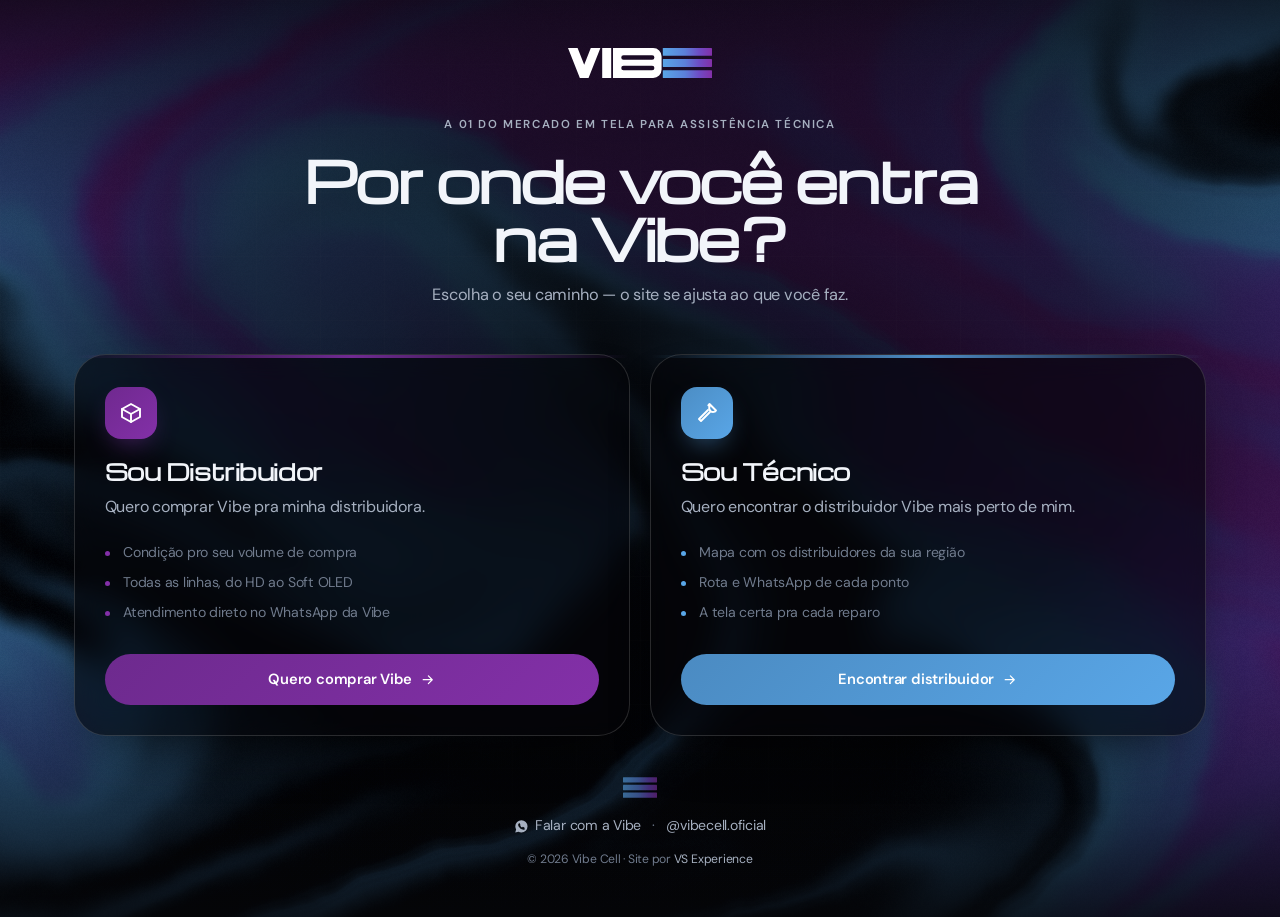
==== commit c8cef98f: "Vibe" ====
--- a/index.html
+++ b/index.html
@@ -15,7 +15,7 @@
 <link rel="preconnect" href="https://fonts.googleapis.com">
 <link rel="preconnect" href="https://fonts.gstatic.com" crossorigin>
 <link href="https://fonts.googleapis.com/css2?family=Michroma&family=DM+Sans:wght@400;500;600;700&display=swap" rel="stylesheet">
-<link rel="stylesheet" href="assets/css/style.css">
+<link rel="stylesheet" href="assets/css/style.css?v=20260923d">
 <link rel="icon" href="data:image/svg+xml,<svg xmlns='http://www.w3.org/2000/svg' viewBox='0 0 100 100'><defs><linearGradient id='g' x1='0' y1='0' x2='1' y2='0'><stop offset='0' stop-color='%2359A6E7'/><stop offset='.45' stop-color='%235B80D9'/><stop offset='1' stop-color='%238330A8'/></linearGradient></defs><rect width='100' height='100' rx='22' fill='%23050609'/><g fill='url(%23g)'><rect x='18' y='24' width='64' height='14' rx='1.5'/><rect x='18' y='43' width='64' height='14' rx='1.5'/><rect x='18' y='62' width='64' height='14' rx='1.5'/></g></svg>">
 </head>
 <body class="body-escolha">
@@ -113,8 +113,8 @@
 
 <!-- Esta página não carrega app.js: ela não tem mapa, formulário nem
      conteúdo por persona. Só o shader do fundo e os links de CONFIG. -->
-<script src="assets/js/shader-bg.js"></script>
-<script src="assets/js/data.js"></script>
+<script src="assets/js/shader-bg.js?v=20260923d"></script>
+<script src="assets/js/data.js?v=20260923d"></script>
 <script>
 (function () {
   var ano = document.getElementById('ano');
--- a/assets/css/style.css
+++ b/assets/css/style.css
@@ -76,11 +76,6 @@
   --stream-text:#0b0f18;
   --stream-muted:rgba(11,15,24,.62);
   --stream-border:rgba(11,15,24,.10);
-  --stream-card-border:rgba(11,15,24,.18);
-  --stream-card-shadow:rgba(18,29,48,.24);
-  --stream-edge:rgba(255,255,255,.38);
-  --stream-core:rgba(255,255,255,.97);
-  --stream-core-soft:rgba(255,255,255,.82);
   --stream-sign-bg:rgba(255,255,255,.74);
   --stream-sign-text:rgba(11,15,24,.55);
 
@@ -123,11 +118,6 @@
   --stream-text:#ffffff;
   --stream-muted:rgba(255,255,255,.67);
   --stream-border:rgba(255,255,255,.08);
-  --stream-card-border:rgba(255,255,255,.20);
-  --stream-card-shadow:rgba(0,0,0,.55);
-  --stream-edge:rgba(5,6,9,.18);
-  --stream-core:rgba(5,6,9,.95);
-  --stream-core-soft:rgba(5,6,9,.76);
   --stream-sign-bg:rgba(5,6,9,.48);
   --stream-sign-text:rgba(255,255,255,.58);
 
@@ -371,7 +361,7 @@
    flutuante. No topo ele permanece totalmente transparente. */
 #hdr.scrolled .hdr-in,
 #hdr.menu-open .hdr-in{
-  max-width:1100px;min-height:52px;
+  max-width:1140px;min-height:52px;
   padding:.42rem .55rem .42rem .85rem;
   border-color:var(--border-2);border-radius:100px;
   background:color-mix(in srgb,var(--hdr-bg-2) 88%,transparent);
@@ -386,7 +376,7 @@
 }
 #hdr.scrolled .wm{--wm-h:17px}
 #hdr.scrolled .pill-btn{padding:.42rem .78rem;font-size:.8rem}
-#hdr.scrolled .nav{gap:.9rem}
+#hdr.scrolled .nav{gap:.8rem}
 #hdr.scrolled .nav a{font-size:.8rem}
 #hdr.scrolled .nav .btn-sm{padding:.55rem .9rem;font-size:.8rem}
 #hdr.menu-open .hdr-in{border-radius:var(--r-lg)}
@@ -402,20 +392,6 @@
    --wm-h é a altura de caixa alta; muda só ela para escalar.
    As letras herdam currentColor, então acompanham o tema.      */
 .brand{display:flex;align-items:center;flex:none}
-/* Nas páginas internas o logo é o caminho de volta pra escolha de perfil
-   (index.html). A dica só aparece no hover/foco, pra não competir com o
-   menu — mas o link em si funciona sempre. */
-.brand-voltar{gap:.6rem;margin-right:auto}
-.brand-voltar-dica{
-  display:inline-flex;align-items:center;gap:.3rem;
-  font-size:.72rem;font-weight:600;letter-spacing:.04em;
-  color:var(--muted);white-space:nowrap;
-  max-width:0;opacity:0;overflow:hidden;
-  transition:max-width .35s var(--ease), opacity .25s var(--ease);
-}
-.brand-voltar-dica .ico{width:.95em;height:.95em;transform:rotate(180deg)}
-.brand-voltar:hover .brand-voltar-dica,
-.brand-voltar:focus-visible .brand-voltar-dica{max-width:9rem;opacity:1}
 .wm{
   --wm-h: 19px;
   height:var(--wm-h);
@@ -438,25 +414,25 @@
   background:var(--surface);border:1px solid var(--border);
   margin-right:auto;
 }
-.pill-glider{
-  position:absolute;top:.25rem;bottom:.25rem;left:.25rem;
-  width:calc(50% - .25rem);border-radius:100px;
+.pill-btn{
+  position:relative;display:flex;align-items:center;gap:.45rem;
+  padding:.5rem .85rem;border-radius:100px;
+  font-size:.85rem;font-weight:600;color:var(--text-2);
+  transition:color .25s, background .25s;white-space:nowrap;
+}
+.pill-btn .ico{width:1.05em;height:1.05em}
+/* O destaque é o fundo do próprio botão, não uma peça deslizante separada:
+   os dois rótulos têm larguras diferentes ("Sou Distribuidor" x "Sou
+   Técnico"), e cada persona é um HTML próprio — clicar recarrega a página,
+   então nada chegaria a deslizar. Assim o realce acompanha o botão sempre. */
+.pill-btn.is-on{
+  color:var(--acc-ink);
   background:var(--grad-cta);
   box-shadow:0 4px 16px -6px var(--acc-glow);
-  transition:transform .38s var(--ease);
-}
-html[data-persona="tecnico"] .pill-glider{transform:translateX(100%)}
-.pill-btn{
-  position:relative;z-index:1;display:flex;align-items:center;gap:.45rem;
-  padding:.5rem .95rem;border-radius:100px;
-  font-size:.85rem;font-weight:600;color:var(--text-2);
-  transition:color .25s;white-space:nowrap;
-}
-.pill-btn .ico{width:1.05em;height:1.05em}
-.pill-btn.is-on{color:var(--acc-ink)}
-
-.nav{display:flex;align-items:center;gap:1.35rem}
-.nav a{font-size:.86rem;font-weight:500;color:var(--text-2);white-space:nowrap}
+}
+
+.nav{display:flex;align-items:center;gap:1rem}
+.nav a{font-size:.82rem;font-weight:500;color:var(--text-2);white-space:nowrap}
 .nav a:not(.btn){transition:color .2s}
 .nav a:hover{color:var(--text)}
 .nav a.btn{color:var(--acc-ink)}
@@ -788,63 +764,130 @@
 }
 .sec-bento .wrap{position:relative;z-index:1}
 
-/* Corredor visual — transforma as fotos em narrativa, não em galeria avulsa.
-   As duas trilhas partem do centro e avançam em perspectiva ao redor da copy. */
 .sr-only{position:absolute!important;width:1px!important;height:1px!important;padding:0!important;margin:-1px!important;overflow:hidden!important;clip:rect(0,0,0,0)!important;white-space:nowrap!important;border:0!important}
+
+/* Seção de marca — texto de um lado, mídia do outro. Distribuidor mostra o
+   vídeo "Importação direta"; Técnico (Vibe Academy, .brand-stream-pc) mostra
+   o mockup de PC com a plataforma. */
 .brand-stream{
-  position:relative;min-height:clamp(34rem,58vw,46rem);display:grid;place-items:center;
-  overflow:hidden;isolation:isolate;background:var(--stream-bg);color:var(--stream-text);border-block:1px solid var(--stream-border);
-  container-type:inline-size;
+  position:relative;overflow:hidden;isolation:isolate;
+  background:var(--stream-bg);color:var(--stream-text);border-block:1px solid var(--stream-border);
 }
 .brand-stream::before{
-  content:"";position:absolute;inset:0;z-index:-2;
+  content:"";position:absolute;inset:0;z-index:-1;pointer-events:none;
   background:
-    radial-gradient(48% 58% at 50% 48%,rgba(91,128,217,.20),transparent 68%),
-    radial-gradient(42% 52% at 50% 58%,rgba(131,48,168,.14),transparent 72%),var(--stream-bg);
-}
-.brand-stream-stage{position:absolute;inset:0;perspective:30cqw;perspective-origin:50% 54%;pointer-events:none}
-.brand-stream-rail{position:absolute;inset:0;transform-style:preserve-3d}
-.brand-stream-card{
-  position:absolute;left:50%;top:54%;width:18cqw;height:25cqw;margin-left:-9cqw;margin-top:-12.5cqw;
-  overflow:hidden;border-radius:.8cqw;border:1px solid var(--stream-card-border);
-  box-shadow:0 22px 60px var(--stream-card-shadow);backface-visibility:hidden;will-change:transform,opacity;
-  animation-duration:18s;animation-timing-function:linear;animation-iteration-count:infinite;
-}
-.brand-stream-card img{width:100%;height:100%;display:block;object-fit:cover;filter:saturate(.9) contrast(1.04)}
-.brand-stream-card.is-wide img{object-position:center}
-.brand-stream-rail-left .brand-stream-card{animation-name:brandRailLeft}
-.brand-stream-rail-right .brand-stream-card{animation-name:brandRailRight}
-@keyframes brandRailLeft{
-  0%{opacity:0;transform:translate3d(8cqw,0,-28cqw) rotateY(6deg)}
-  8%{opacity:.8}
-  44%{opacity:1;transform:translate3d(-18cqw,0,-8cqw) rotateY(15deg)}
-  82%{opacity:1}
-  100%{opacity:0;transform:translate3d(-53cqw,0,8cqw) rotateY(28deg)}
-}
-@keyframes brandRailRight{
-  0%{opacity:0;transform:translate3d(-8cqw,0,-28cqw) rotateY(-6deg)}
-  8%{opacity:.8}
-  44%{opacity:1;transform:translate3d(18cqw,0,-8cqw) rotateY(-15deg)}
-  82%{opacity:1}
-  100%{opacity:0;transform:translate3d(53cqw,0,8cqw) rotateY(-28deg)}
-}
-.brand-stream-shade{
-  position:absolute;inset:0;z-index:1;pointer-events:none;
-  background:
-    linear-gradient(90deg,var(--stream-edge),transparent 24%,transparent 76%,var(--stream-edge)),
-    radial-gradient(ellipse 34% 48% at 50% 54%,var(--stream-core) 0%,var(--stream-core-soft) 42%,transparent 78%),
-    linear-gradient(180deg,var(--stream-bg) 0%,transparent 16%,transparent 82%,var(--stream-bg) 100%);
-}
-.brand-stream-content{position:relative;z-index:2;text-align:center;display:flex;flex-direction:column;align-items:center;padding-block:5rem;pointer-events:none}
+    radial-gradient(40% 62% at 74% 48%,rgba(91,128,217,.18),transparent 70%),
+    radial-gradient(32% 50% at 86% 72%,rgba(131,48,168,.13),transparent 72%);
+}
+.brand-stream-in{display:grid;grid-template-columns:minmax(0,1fr) minmax(0,1fr);gap:4rem;align-items:center;padding-block:5.5rem}
+.brand-stream-pc .brand-stream-in{grid-template-columns:minmax(0,.8fr) minmax(0,1.2fr)}
+.brand-stream-content{display:flex;flex-direction:column;align-items:flex-start}
 .brand-stream-content .kicker{color:var(--acc)}
-.brand-stream-content .h2{max-width:18ch;margin:.85rem auto 1.1rem;color:var(--stream-text);text-wrap:balance}
+.brand-stream-content .h2{max-width:18ch;margin:.85rem 0 1.1rem;color:var(--stream-text);text-wrap:balance}
 .brand-stream-content>p{max-width:46ch;color:var(--stream-muted);font-size:clamp(.95rem,1.5vw,1.08rem)}
 .brand-stream-content>p+p{margin-top:.6rem}
-.brand-stream-cta{margin-top:1.8rem;pointer-events:auto}
+.brand-stream-cta{margin-top:1.8rem}
 .brand-stream-signature{display:flex;align-items:center;gap:.8rem;margin-top:2rem;padding:.7rem 1rem;border:1px solid var(--stream-border);border-radius:100px;background:var(--stream-sign-bg);backdrop-filter:blur(10px)}
 .brand-stream-signature svg{width:2rem;height:1.2rem}
 .brand-stream-signature span{font-size:.62rem;font-weight:700;letter-spacing:.14em;text-transform:uppercase;color:var(--stream-sign-text)}
-@media (prefers-reduced-motion:reduce){.brand-stream-card{animation-duration:18s!important;animation-play-state:paused!important}}
+.brand-stream-media{justify-self:center;width:min(21rem,100%)}
+.brand-stream-pc .brand-stream-media{width:100%}
+@media (max-width:900px){
+  .brand-stream-in,.brand-stream-pc .brand-stream-in{grid-template-columns:1fr;gap:3rem;padding-block:4.5rem}
+  .brand-stream-content{align-items:center;text-align:center}
+  .brand-stream-content .h2{margin-inline:auto}
+  .brand-stream-media{width:min(19rem,100%)}
+  .brand-stream-pc .brand-stream-media{width:min(38rem,100%)}
+}
+
+/* Brilho da marca atrás de vídeo/mockup — o ::before sai da moldura, então
+   fica no wrapper (a moldura do vídeo corta o que passa da borda). */
+.midia-glow{position:relative;isolation:isolate}
+.midia-glow::before{
+  content:"";position:absolute;inset:6% -12%;z-index:-1;border-radius:50%;pointer-events:none;
+  background:radial-gradient(circle,var(--acc-glow),transparent 66%);filter:blur(36px);opacity:.85;
+}
+
+/* Vídeo vertical (reels do @vibecell.oficial) — começa mudo e só toca com a
+   moldura na tela; ver ligarVideos() no app.js. .pausado mostra o play;
+   .com-som troca o ícone do botão de som. */
+.video-vertical{
+  position:relative;width:100%;aspect-ratio:9/16;overflow:hidden;
+  border-radius:var(--r-xl);background:#050609;border:1px solid var(--border-2);box-shadow:var(--shadow);
+}
+.video-vertical video{width:100%;height:100%;object-fit:cover;display:block;cursor:pointer}
+.video-play{
+  position:absolute;left:50%;top:50%;width:4.25rem;height:4.25rem;margin:-2.125rem 0 0 -2.125rem;
+  display:grid;place-items:center;border-radius:50%;color:#fff;
+  background:rgba(5,6,9,.5);border:1px solid rgba(255,255,255,.28);backdrop-filter:blur(8px);
+  opacity:0;transform:scale(.85);pointer-events:none;transition:opacity .25s,transform .3s var(--ease),background .2s;
+}
+.video-play:hover{background:rgba(5,6,9,.72)}
+.video-vertical.pausado .video-play,.video-play:focus-visible{opacity:1;transform:none;pointer-events:auto}
+.video-play .ico{width:1.45rem;height:1.45rem;fill:currentColor;stroke:none}
+.video-play .ico-play{margin-left:.2rem}
+.video-play .ico-pausa,.video-vertical:not(.pausado) .video-play .ico-play{display:none}
+.video-vertical:not(.pausado) .video-play .ico-pausa{display:block}
+.video-som{
+  position:absolute;right:.85rem;bottom:.85rem;display:inline-flex;align-items:center;gap:.45rem;
+  padding:.5rem .85rem .5rem .7rem;border-radius:100px;color:#fff;font-size:.78rem;font-weight:600;line-height:1;
+  background:rgba(5,6,9,.58);border:1px solid rgba(255,255,255,.22);backdrop-filter:blur(8px);transition:background .2s;
+}
+.video-som:hover{background:rgba(5,6,9,.8)}
+.video-som .ico{width:1.05rem;height:1.05rem}
+.video-som .ico-som,.video-vertical.com-som .video-som .ico-mudo{display:none}
+.video-vertical.com-som .video-som .ico-som{display:block}
+
+/* Mockup de PC da Vibe Academy — monitor desenhado em CSS com a plataforma
+   na tela. .pc-mock é o container: tudo dentro mede em cqw, então o conjunto
+   escala como uma imagem. Decorativo (aria-hidden no HTML). */
+.pc-mock{container-type:inline-size;width:100%}
+.pc-monitor{
+  position:relative;padding:1.7cqw;border-radius:2.2cqw;
+  background:linear-gradient(160deg,#272c38 0%,#0d1016 52%,#181c25 100%);
+  border:1px solid rgba(255,255,255,.14);
+  box-shadow:0 7cqw 12cqw -5cqw rgba(0,0,0,.9),inset 0 1px 0 rgba(255,255,255,.08);
+}
+.pc-monitor::before{content:"";position:absolute;top:.55cqw;left:50%;width:.6cqw;height:.6cqw;margin-left:-.3cqw;border-radius:50%;background:#353b49}
+.pc-tela{
+  display:flex;flex-direction:column;aspect-ratio:16/9;overflow:hidden;border-radius:.9cqw;
+  background:radial-gradient(60% 70% at 85% 0%,rgba(91,128,217,.16),transparent 70%),#07080c;
+  color:#fff;font-family:var(--ff-txt);letter-spacing:0;line-height:1.25;
+}
+.pc-pescoco{width:12cqw;height:6.5cqw;margin:0 auto;background:linear-gradient(90deg,#0c0f15,#2a303c 50%,#0c0f15);clip-path:polygon(10% 0,90% 0,100% 100%,0 100%)}
+.pc-base{width:32cqw;height:1.5cqw;margin:0 auto;border-radius:1cqw 1cqw .4cqw .4cqw;background:linear-gradient(180deg,#303643,#11141b);box-shadow:0 2.6cqw 4cqw -1.4cqw rgba(0,0,0,.85)}
+
+.pc-ui-topo{display:flex;align-items:center;gap:1.8cqw;height:7cqw;padding:0 2.8cqw;border-bottom:1px solid rgba(255,255,255,.07);flex:none}
+.pc-ui-logo{width:9.6cqw;height:2cqw;color:#fff}
+.pc-ui-marca{padding-left:1.8cqw;border-left:1px solid rgba(255,255,255,.18);font-family:var(--ff-tit);font-size:1.25cqw;letter-spacing:.2em;text-transform:uppercase;color:var(--c-ciano)}
+.pc-ui-nav{display:flex;gap:2.4cqw;margin-left:auto;font-size:1.35cqw;color:rgba(255,255,255,.5)}
+.pc-ui-nav b{font-weight:600;color:#fff}
+.pc-ui-avatar{width:3.2cqw;height:3.2cqw;border-radius:50%;background:var(--grad)}
+.pc-ui-corpo{flex:1;min-height:0;display:grid;grid-template-columns:minmax(0,1fr) 26cqw;gap:2.4cqw;padding:2.6cqw 2.8cqw}
+.pc-ui-player{position:relative;aspect-ratio:16/9;overflow:hidden;border-radius:1.1cqw;background:#111}
+.pc-ui-player img{width:100%;height:100%;object-fit:cover;object-position:50% 42%;display:block}
+.pc-ui-player::after{content:"";position:absolute;inset:0;background:linear-gradient(180deg,rgba(5,6,9,.1) 40%,rgba(5,6,9,.78))}
+.pc-ui-play{position:absolute;left:50%;top:46%;z-index:1;width:6.4cqw;height:6.4cqw;margin:-3.2cqw 0 0 -3.2cqw;display:grid;place-items:center;border-radius:50%;background:var(--grad-cta);box-shadow:0 0 4cqw rgba(91,128,217,.65)}
+.pc-ui-play svg{width:2.4cqw;height:2.4cqw;margin-left:.3cqw;fill:var(--acc-ink)}
+.pc-ui-progresso{position:absolute;left:2.2cqw;right:2.2cqw;bottom:2cqw;z-index:1}
+.pc-ui-barra{display:block;height:.55cqw;border-radius:1cqw;background:rgba(255,255,255,.22);overflow:hidden}
+.pc-ui-barra span{display:block;width:38%;height:100%;background:var(--grad)}
+.pc-ui-aula{margin-top:1.8cqw}
+.pc-ui-aula b{display:block;font-family:var(--ff-tit);font-size:1.7cqw;font-weight:400;letter-spacing:-.02em}
+.pc-ui-aula small{display:block;margin-top:.7cqw;font-size:1.3cqw;color:rgba(255,255,255,.5)}
+.pc-ui-lateral{display:flex;flex-direction:column;gap:1.3cqw;min-height:0}
+.pc-ui-rot{font-size:1.1cqw;font-weight:700;letter-spacing:.14em;text-transform:uppercase;color:rgba(255,255,255,.45)}
+.pc-ui-mod{display:block;padding:1.5cqw 1.6cqw;border-radius:1cqw;background:rgba(255,255,255,.035);border:1px solid rgba(255,255,255,.07)}
+.pc-ui-mod b{display:flex;align-items:center;gap:1cqw;font-size:1.45cqw;font-weight:600}
+.pc-ui-mod b::before{content:"";width:1cqw;height:1cqw;border-radius:50%;background:rgba(255,255,255,.25)}
+.pc-ui-mod i{display:block;height:.45cqw;margin-top:1.1cqw;border-radius:1cqw;background:rgba(255,255,255,.1);overflow:hidden}
+.pc-ui-mod i::before{content:"";display:block;width:var(--p,0%);height:100%;background:var(--grad)}
+.pc-ui-mod.is-on{border-color:rgba(111,182,239,.45);background:rgba(91,128,217,.12)}
+.pc-ui-mod.is-on b::before{background:var(--c-ciano);box-shadow:0 0 1.2cqw var(--c-ciano)}
+.pc-ui-prox{display:flex;align-items:center;gap:1.2cqw;margin-top:auto;padding:1.1cqw;border-radius:1cqw;background:rgba(255,255,255,.035);border:1px solid rgba(255,255,255,.07)}
+.pc-ui-prox img{flex:none;width:7.2cqw;aspect-ratio:1;border-radius:.7cqw;object-fit:cover;display:block}
+.pc-ui-prox small{display:block;font-size:1.05cqw;letter-spacing:.1em;text-transform:uppercase;color:rgba(255,255,255,.45)}
+.pc-ui-prox b{display:block;margin-top:.4cqw;font-size:1.35cqw;font-weight:600}
 
 /* Dores — "cascata de consequências": nada de quatro cards iguais.
    A gravidade cresce a cada item (friso mais grosso, barra de peso maior),
@@ -1229,54 +1272,40 @@
 .split-col-vibe .split-foto img{filter:none}
 .split-fechamento{text-align:center;color:var(--text-2);margin:1.75rem auto 0;max-width:58ch;font-size:.98rem}
 
-/* ================= LINHAS DE TELA (leque de cards) ================= */
-.fan-linhas{display:flex;justify-content:center;align-items:flex-end;padding:2.5rem 0 1rem}
-.fan-card{
-  position:relative;width:14rem;aspect-ratio:3/4;flex:none;
-  border-radius:var(--r-lg);overflow:hidden;cursor:pointer;
-  border:1px solid var(--border-2);box-shadow:var(--shadow-sm);background:var(--panel);
-  margin-left:-2.9rem;transition:transform .45s var(--ease),box-shadow .35s,z-index 0s .2s;
-  outline:none;
-}
-.fan-card:first-child{margin-left:0}
-.fan-card:nth-child(1){transform:rotate(-9deg) translateY(1.5rem);z-index:1}
-.fan-card:nth-child(2){transform:rotate(-3deg) translateY(.2rem);z-index:2}
-.fan-card:nth-child(3){transform:rotate(3deg) translateY(.2rem);z-index:3}
-.fan-card:nth-child(4){transform:rotate(9deg) translateY(1.5rem);z-index:4}
-
-/* Técnico tem 5 cards (entrou a Tela China) — leque próprio, simétrico em
-   torno do card do meio, sem mexer no leque de 4 do distribuidor acima. */
-.fan-linhas-5 .fan-card:nth-child(1){transform:rotate(-11deg) translateY(2.3rem);z-index:1}
-.fan-linhas-5 .fan-card:nth-child(2){transform:rotate(-5.5deg) translateY(.9rem);z-index:2}
-.fan-linhas-5 .fan-card:nth-child(3){transform:rotate(0deg) translateY(0);z-index:3}
-.fan-linhas-5 .fan-card:nth-child(4){transform:rotate(5.5deg) translateY(.9rem);z-index:4}
-.fan-linhas-5 .fan-card:nth-child(5){transform:rotate(11deg) translateY(2.3rem);z-index:5}
-.fan-card:hover,.fan-card:focus-visible,.fan-card.is-up{
-  transform:rotate(0deg) translateY(-1.75rem) scale(1.07)!important;
-  z-index:20!important;box-shadow:0 32px 60px -22px rgba(16,24,40,.4);transition-delay:0s;
-}
-.fan-card-foto{position:relative;width:100%;height:100%;background:linear-gradient(155deg,var(--acc-soft),var(--surface-2));display:grid;place-items:center}
-.fan-card-foto img{position:absolute;inset:0;width:100%;height:100%;object-fit:cover;filter:saturate(.75)}
-.fan-card-ph{width:2.6rem;height:2.6rem;color:var(--acc);opacity:.4}
-.fan-card-overlay{
-  position:absolute;left:0;right:0;bottom:0;padding:1.4rem 1.1rem 1.1rem;text-align:left;
-  background:linear-gradient(180deg,transparent,rgba(6,7,12,.82) 58%);color:#fff;
-}
-.fan-card-overlay h3{font-family:var(--ff-tit);font-weight:800;font-size:1rem;letter-spacing:-.02em}
-.fan-card-overlay p{
-  font-size:.79rem;line-height:1.4;color:rgba(255,255,255,.85);
-  max-height:0;opacity:0;margin-top:0;overflow:hidden;
-  transition:max-height .35s var(--ease),opacity .3s,margin-top .35s var(--ease);
-}
-.fan-card:hover .fan-card-overlay p,
-.fan-card:focus-visible .fan-card-overlay p,
-.fan-card.is-up .fan-card-overlay p{max-height:6rem;opacity:1;margin-top:.4rem}
-
-@media (max-width:760px){
-  .fan-linhas{flex-wrap:wrap;gap:1rem;padding:.5rem 0}
-  .fan-card{width:calc(50% - .5rem);margin-left:0!important;transform:none!important;z-index:1!important}
-  .fan-card:hover,.fan-card:focus-visible,.fan-card.is-up{transform:translateY(-.4rem) scale(1.02)!important}
-  .fan-card-overlay p{max-height:6rem;opacity:1;margin-top:.4rem}
+/* ================= LINHAS DE TELA (vídeo + lista) =================
+   Vídeo à esquerda ocupando a altura toda; cabeçalho e lista à direita,
+   centralizados na altura do vídeo pelas linhas 1fr das pontas. No celular
+   vira cabeçalho → vídeo → lista. A barrinha de cada item (--nivel, de 0 a
+   1) sobe da opção de entrada até a de topo. */
+.linhas-video-in{
+  display:grid;column-gap:clamp(2.5rem,6vw,5.5rem);
+  grid-template-columns:minmax(0,20rem) minmax(0,1fr);
+  grid-template-rows:1fr auto auto 1fr;
+  grid-template-areas:"media ." "media hd" "media lista" "media .";
+}
+.linhas-video-hd{grid-area:hd}
+.linhas-video-hd .h2{margin-bottom:.7rem;text-wrap:balance}
+.linhas-video-hd .sub{margin-inline:0}
+.linhas-video-media{grid-area:media;align-self:center}
+.linhas-lista{grid-area:lista;display:grid;gap:.75rem;margin-top:1.8rem}
+.linhas-item{
+  padding:1rem 1.25rem;border-radius:var(--r-lg);background:var(--panel);border:1px solid var(--border);
+  transition:border-color .25s,transform .25s var(--ease),box-shadow .25s;
+}
+.linhas-item:hover{border-color:var(--acc-glow);transform:translateX(4px);box-shadow:var(--shadow-sm)}
+.linhas-item-topo{display:flex;align-items:center;justify-content:space-between;gap:1rem}
+.linhas-item h3{font-family:var(--ff-tit);font-size:.98rem;font-weight:800;letter-spacing:-.02em}
+.linhas-item p{margin-top:.3rem;font-size:.9rem;line-height:1.5;color:var(--text-2)}
+.linhas-item-nivel{flex:none;width:4.5rem;height:.35rem;border-radius:100px;background:var(--surface-2);overflow:hidden}
+/* background-size estica o degradê pro trilho inteiro: a barra curta mostra
+   só o começo da rampa (ciano) e a cheia chega ao violeta */
+.linhas-item-nivel::before{content:"";display:block;width:calc(var(--nivel) * 100%);height:100%;border-radius:inherit;background:var(--grad);background-size:calc(100% / var(--nivel)) 100%}
+@media (max-width:900px){
+  .linhas-video-in{grid-template-columns:1fr;grid-template-rows:auto;grid-template-areas:"hd" "media" "lista";row-gap:2.2rem}
+  .linhas-video-hd{text-align:center}
+  .linhas-video-hd .sub{margin-inline:auto}
+  .linhas-video-media{justify-self:center;width:min(19rem,100%)}
+  .linhas-lista{margin-top:0}
 }
 
 /* ================= DESTAQUE / PREMIUM ================= */
@@ -1326,19 +1355,18 @@
 .prog-ring::after{bottom:-5px;left:50%;margin-left:-5px;opacity:.4}
 @keyframes spin{to{transform:rotate(360deg)}}
 
-/* "Por que trocar" do Técnico — coluna de texto estreita + foto grande,
-   sem card e sem ícone (troca a antiga grade de benefícios só nessa persona). */
-.solucao-foto-in{display:grid;grid-template-columns:1fr 1.1fr;gap:3.5rem;align-items:center}
-.solucao-foto-copy{max-width:34rem}
-.solucao-foto-copy .h2{margin-bottom:1.1rem}
-.solucao-foto-copy .sub{margin-inline:0;max-width:none}
-.solucao-foto-copy .sub + .sub{margin-top:1rem}
-.solucao-foto-art{border-radius:var(--r-xl);overflow:hidden;aspect-ratio:4/5;box-shadow:var(--shadow)}
-.solucao-foto-art img{width:100%;height:100%;object-fit:cover;display:block}
+/* "Por que trocar" do Técnico — coluna de texto + vídeo vertical, sem card e
+   sem ícone (troca a antiga grade de benefícios só nessa persona). */
+.solucao-midia-in{display:grid;grid-template-columns:minmax(0,1fr) minmax(0,1fr);gap:3.5rem;align-items:center}
+.solucao-midia-copy{max-width:34rem}
+.solucao-midia-copy .h2{margin-bottom:1.1rem}
+.solucao-midia-copy .sub{margin-inline:0;max-width:none}
+.solucao-midia-copy .sub + .sub{margin-top:1rem}
+.solucao-video{justify-self:center;width:min(21rem,100%)}
 @media (max-width:1024px){
-  .solucao-foto-in{grid-template-columns:1fr;gap:2rem}
-  .solucao-foto-copy{max-width:none}
-  .solucao-foto-art{order:-1;aspect-ratio:16/10}
+  .solucao-midia-in{grid-template-columns:1fr;gap:2.5rem}
+  .solucao-midia-copy{max-width:none}
+  .solucao-video{width:min(19rem,100%)}
 }
 
 /* ================= PASSOS — linha do tempo ================= */
@@ -1558,7 +1586,7 @@
 @media (max-width:640px){
   /* Tela curta demais (16/9 a 375px = ~211px) pra caber tag+título+botão
      flutuando sobre a imagem sem colidir com o play centralizado — vira um
-     rodapé normal abaixo da thumb, como o fallback mobile dos fan-card. */
+     rodapé normal abaixo da thumb. */
   .vibecast-thumb::after{display:none}
   .vibecast-play{width:3.6rem;height:3.6rem}
   .vibecast-info{
@@ -1618,7 +1646,6 @@
 .faixa-grid button:hover{border-color:var(--acc-glow)}
 .faixa-grid button.is-on{background:var(--grad-cta);color:var(--acc-ink);border-color:transparent}
 #modalDist .btn-full{margin-top:.5rem}
-.cep-info{display:block;margin-top:.35rem;font-size:.78rem;color:var(--acc)}
 .form-ok{text-align:center;padding:1rem}
 .form-ok .gate-ico{margin-inline:auto}
 .form-ok h3{font-family:var(--ff-tit);font-size:1.25rem;font-weight:800;margin-bottom:.6rem}
@@ -1849,12 +1876,6 @@
 .campo input.inv{border-color:#ef4444}
 .erro{display:block;font-size:.78rem;color:#e11d48;margin-top:.35rem;min-height:1em}
 
-.campo-perfil{display:flex;align-items:center;gap:.85rem;margin:.35rem 0 1.1rem;flex-wrap:wrap}
-.campo-perfil-lbl{font-size:.82rem;font-weight:600;color:var(--text-2)}
-.mini-pill{display:flex;gap:.3rem;padding:.25rem;border-radius:100px;background:var(--surface);border:1px solid var(--border)}
-.mini-btn{padding:.4rem .9rem;border-radius:100px;font-size:.82rem;font-weight:600;color:var(--text-2);transition:.25s}
-.mini-btn.is-on{background:var(--grad-cta);color:var(--acc-ink)}
-
 .check{display:flex;gap:.6rem;align-items:flex-start;font-size:.83rem;color:var(--text-2);cursor:pointer;margin-bottom:.15rem}
 .check input{width:17px;height:17px;margin-top:.15rem;accent-color:var(--c-azul);flex:none;cursor:pointer}
 .modal-note{display:flex;align-items:flex-start;justify-content:center;gap:.4rem;margin-top:.9rem;font-size:.75rem;color:var(--muted)}
@@ -1867,10 +1888,32 @@
   .modal-ico{display:none}
   .modal-sub{margin-bottom:1rem}
 }
-@media (max-width:1100px){
-  .nav{gap:1rem}
-  .nav a{font-size:.82rem}
-  #hdr.scrolled .hdr-in{max-width:calc(100% - 2rem)}
+/* Header em três faixas: completo (≥1240px), compacto (sem ícones na pílula
+   e com respiros menores) e, abaixo de 1120px, menu hambúrguer. Logo +
+   pílula + 8 links não cabem na cápsula antes disso sem estourar a borda. */
+@media (min-width:1120px) and (max-width:1239px){
+  .hdr-in,#hdr.scrolled .hdr-in{width:calc(100% - 2rem)}
+  .pill-btn .ico{display:none}
+  .nav,#hdr.scrolled .nav{gap:.7rem}
+  .nav a,#hdr.scrolled .nav a{font-size:.8rem}
+  .nav .btn-sm,#hdr.scrolled .nav .btn-sm{padding:.55rem .85rem;font-size:.8rem}
+}
+@media (max-width:1119px){
+  #hdr.menu-open .hdr-in{border-radius:var(--r-lg) var(--r-lg) 0 0}
+  .nav{
+    position:absolute;top:calc(100% - 1px);left:-1px;right:-1px;
+    flex-direction:column;align-items:stretch;gap:0;
+    background:var(--hdr-bg-2);border-bottom:1px solid var(--border);
+    border-inline:1px solid var(--border-2);border-radius:0 0 var(--r-lg) var(--r-lg);
+    padding:1rem 1.5rem 1.5rem;
+    transform:translateY(-120%);visibility:hidden;pointer-events:none;
+    transition:transform .35s var(--ease), visibility 0s .35s;
+    z-index:-1;
+  }
+  .nav.aberto{transform:none;visibility:visible;pointer-events:auto;transition:transform .35s var(--ease), visibility 0s}
+  .nav a{padding:.9rem 0;border-bottom:1px solid var(--border);font-size:.95rem}
+  .nav a.btn{margin-top:1rem;border-bottom:0;justify-content:center}
+  .menu-btn{display:block}
 }
 @media (max-width:1024px){
   .hero-in{grid-template-columns:1fr;gap:3rem}
@@ -1899,21 +1942,6 @@
 @media (max-width:860px){
   .hdr-in{width:calc(100% - 2rem)}
   #hdr.scrolled .hdr-in,#hdr.menu-open .hdr-in{max-width:calc(100% - 1rem);padding-inline:.8rem;transform:translateY(.5rem)}
-  #hdr.menu-open .hdr-in{border-radius:var(--r-lg) var(--r-lg) 0 0}
-  .nav{
-    position:absolute;top:calc(100% - 1px);left:-1px;right:-1px;
-    flex-direction:column;align-items:stretch;gap:0;
-    background:var(--hdr-bg-2);border-bottom:1px solid var(--border);
-    border-inline:1px solid var(--border-2);border-radius:0 0 var(--r-lg) var(--r-lg);
-    padding:1rem 1.5rem 1.5rem;
-    transform:translateY(-120%);visibility:hidden;pointer-events:none;
-    transition:transform .35s var(--ease), visibility 0s .35s;
-    z-index:-1;
-  }
-  .nav.aberto{transform:none;visibility:visible;pointer-events:auto;transition:transform .35s var(--ease), visibility 0s}
-  .nav a{padding:.9rem 0;border-bottom:1px solid var(--border);font-size:.95rem}
-  .nav a.btn{margin-top:1rem;border-bottom:0;justify-content:center}
-  .menu-btn{display:block}
   .rodape-in{grid-template-columns:1fr}
 }
 @media (max-width:620px){
@@ -1936,10 +1964,7 @@
   .autoridade{grid-template-columns:1fr}
   .autoridade li{border-left:0;padding:1.6rem 0}
   .autoridade li:nth-child(n+2){border-top:1px solid var(--border)}
-  .brand-stream{min-height:38rem}
-  .brand-stream-card{width:34cqw;height:47cqw;margin-left:-17cqw;margin-top:-23.5cqw}
-  .brand-stream-shade{background:radial-gradient(ellipse 58% 48% at 50% 54%,var(--stream-core) 0%,var(--stream-core-soft) 48%,transparent 86%),linear-gradient(180deg,var(--stream-bg) 0%,transparent 18%,transparent 80%,var(--stream-bg) 100%)}
-  .brand-stream-content{padding-inline:1.5rem}
+  .brand-stream-in,.brand-stream-pc .brand-stream-in{padding-block:4rem}
   .brand-stream-signature span{font-size:.56rem;letter-spacing:.1em}
   .steps{grid-template-columns:1fr}
   .dores-cascata{grid-template-columns:1fr}
